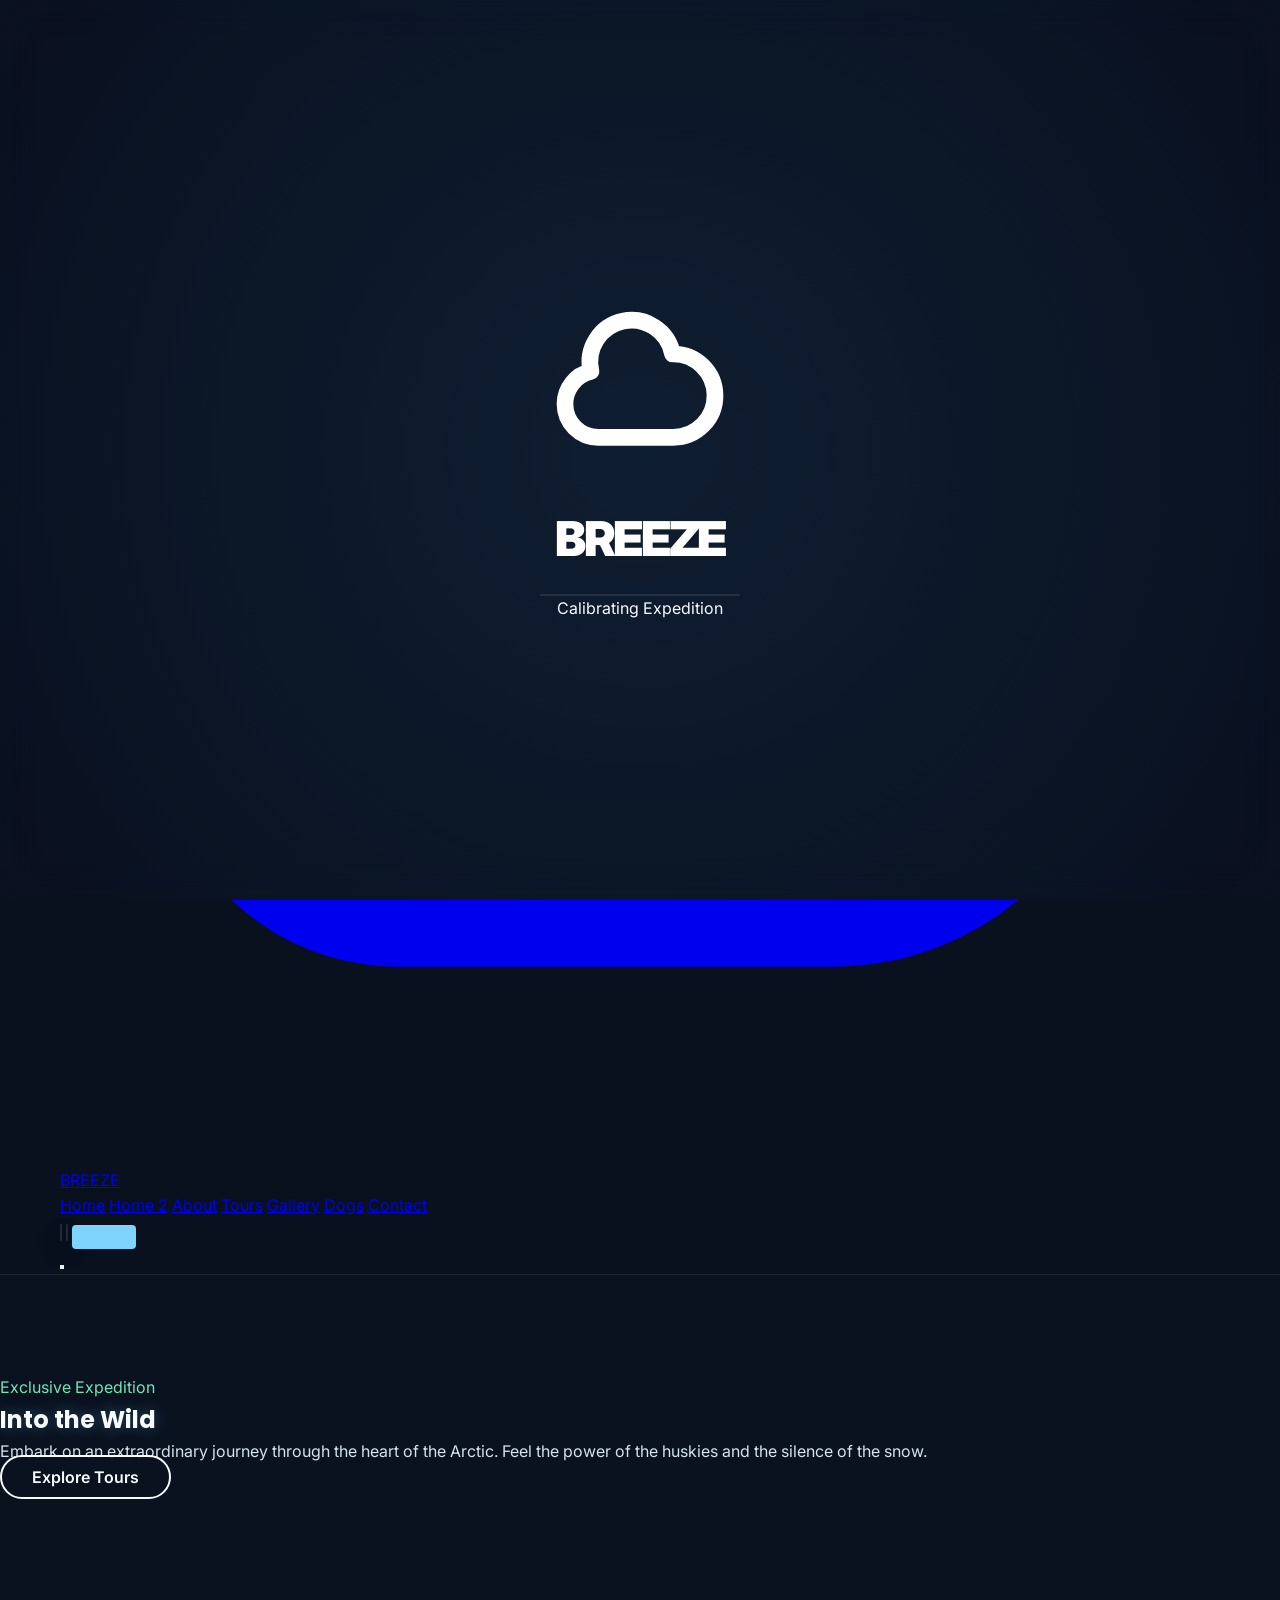
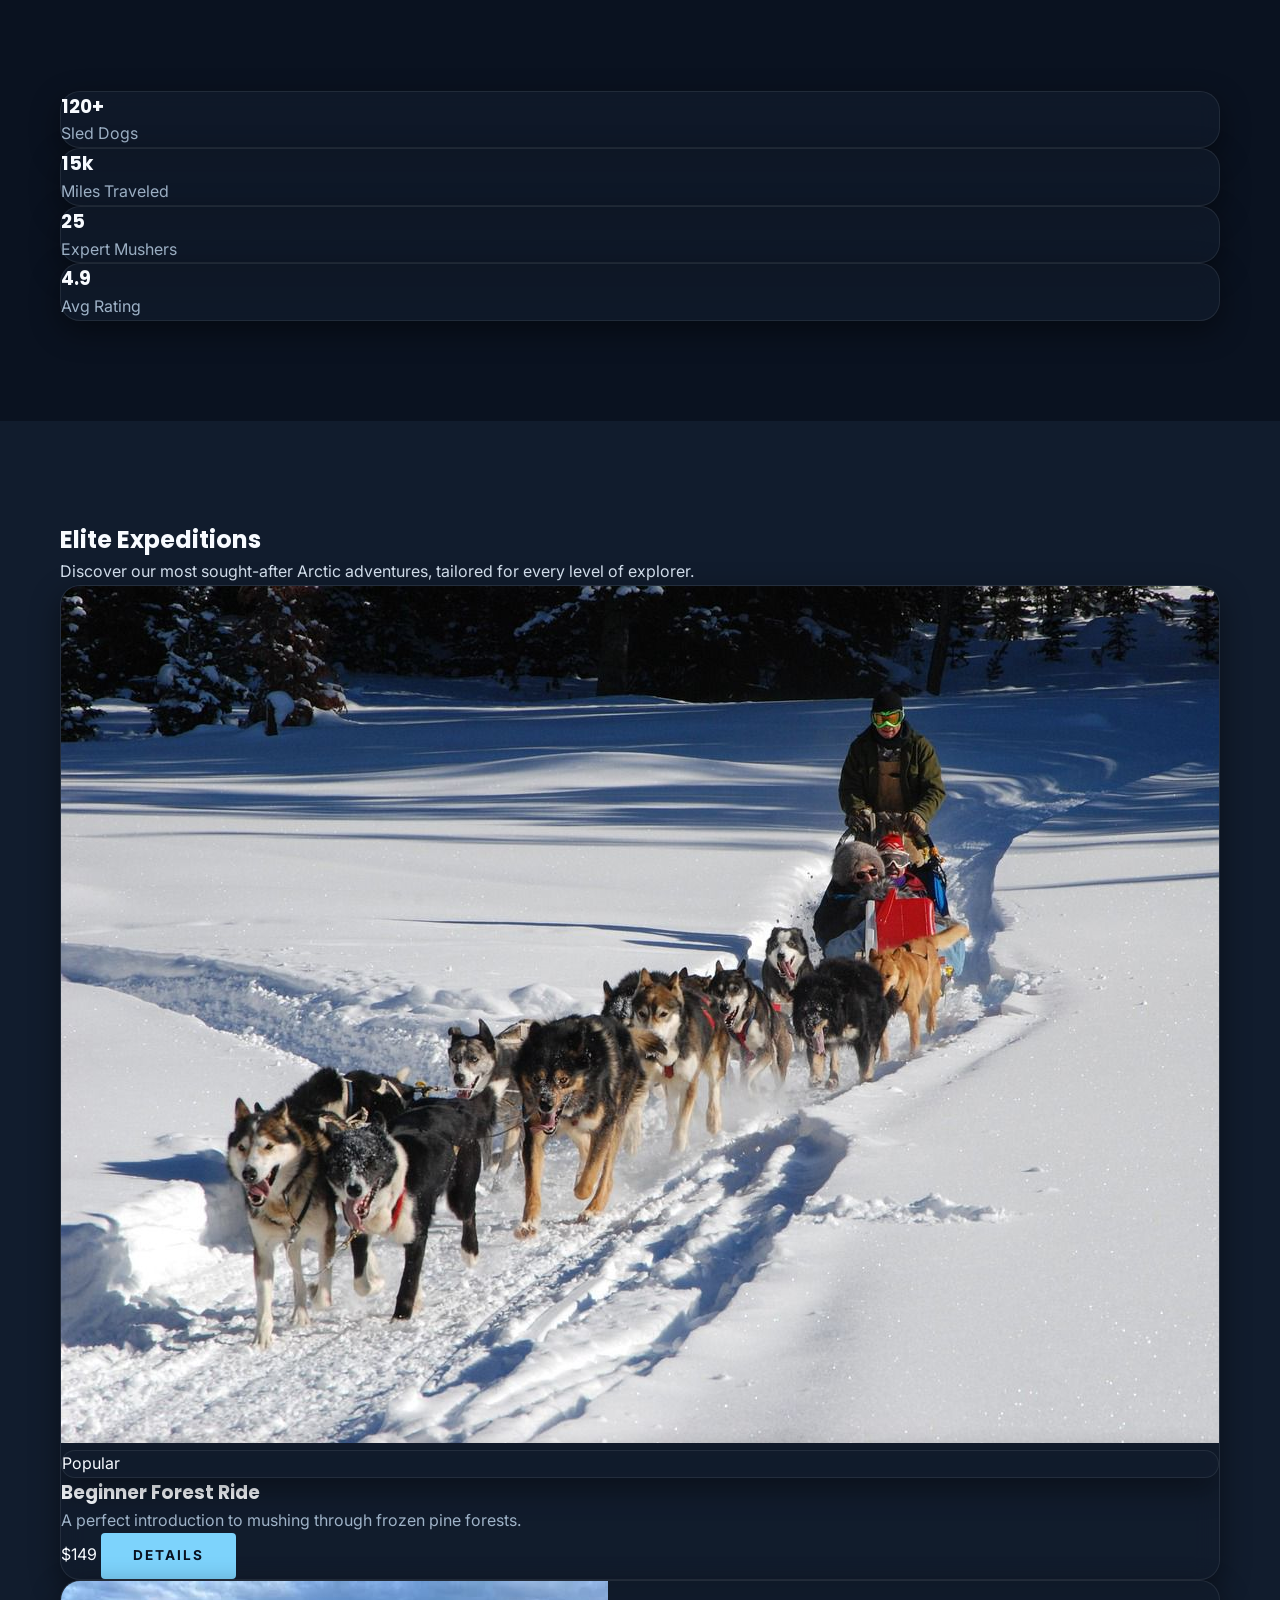
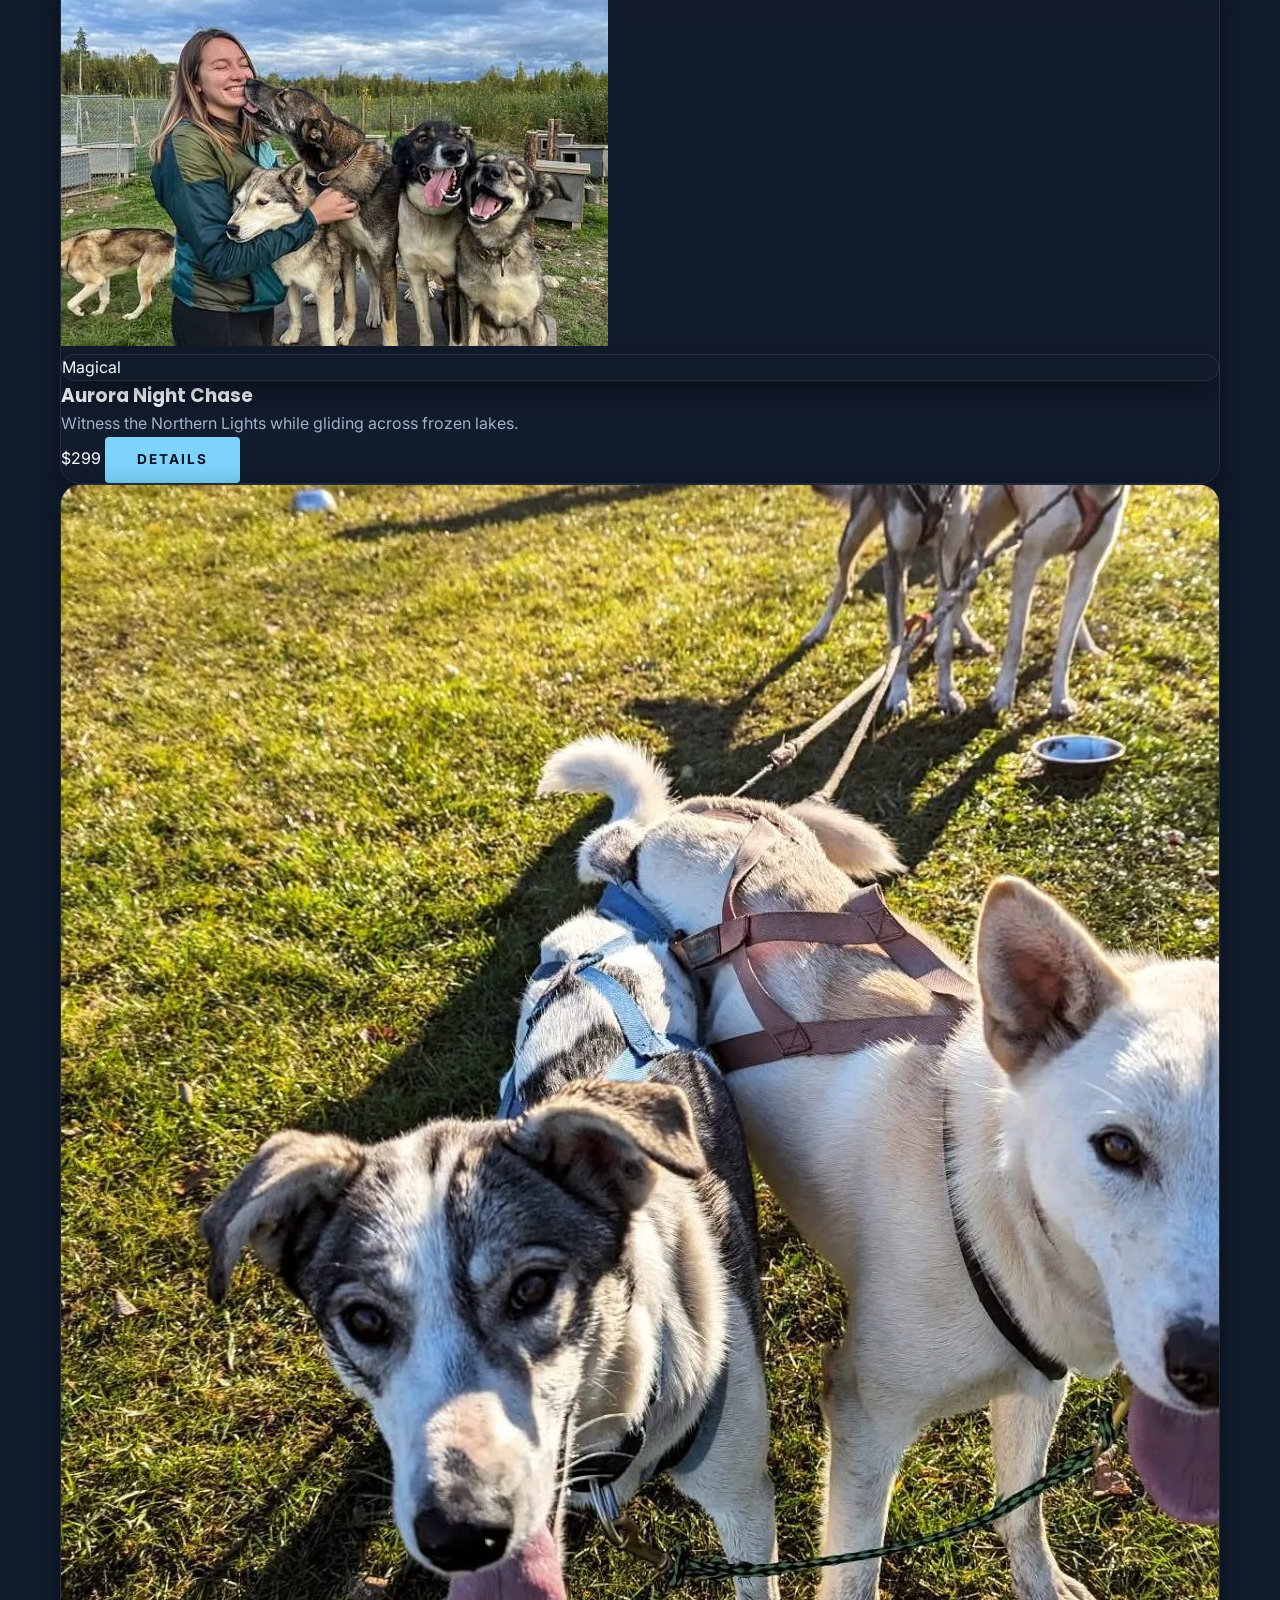
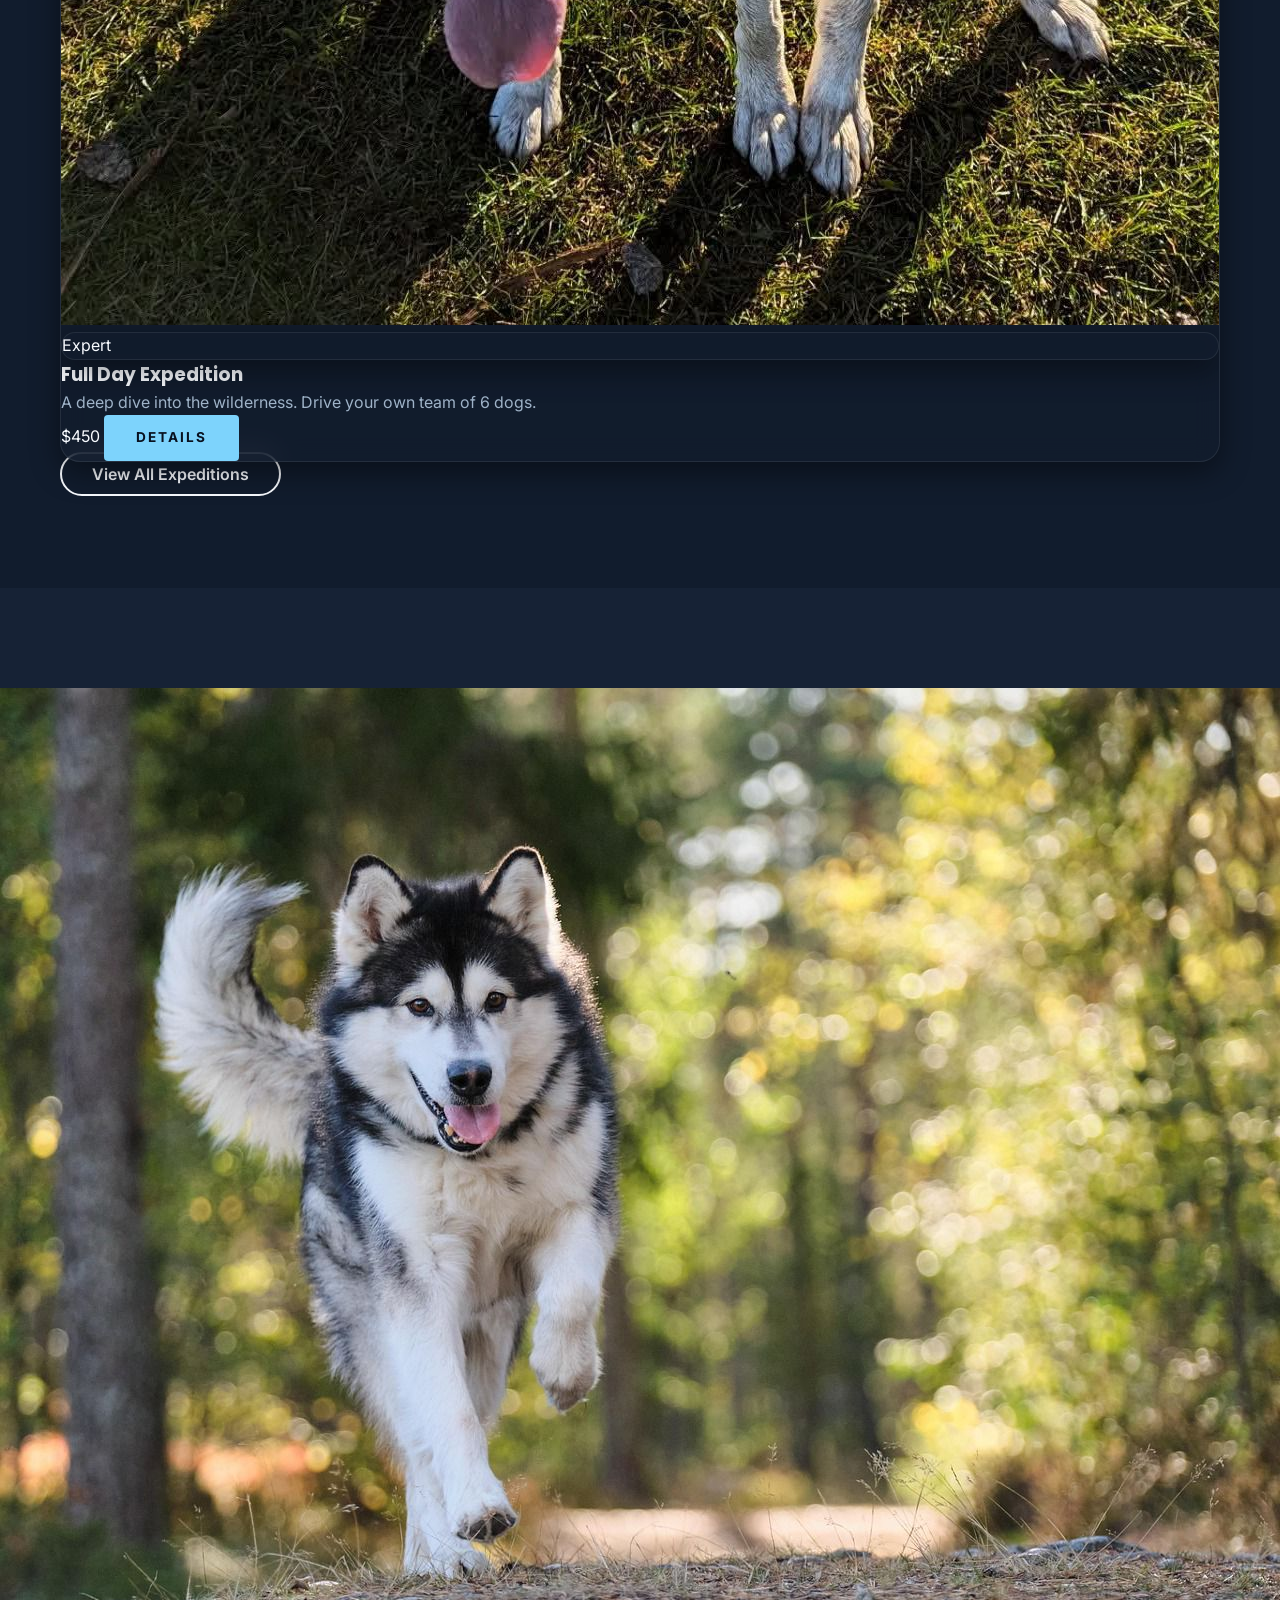
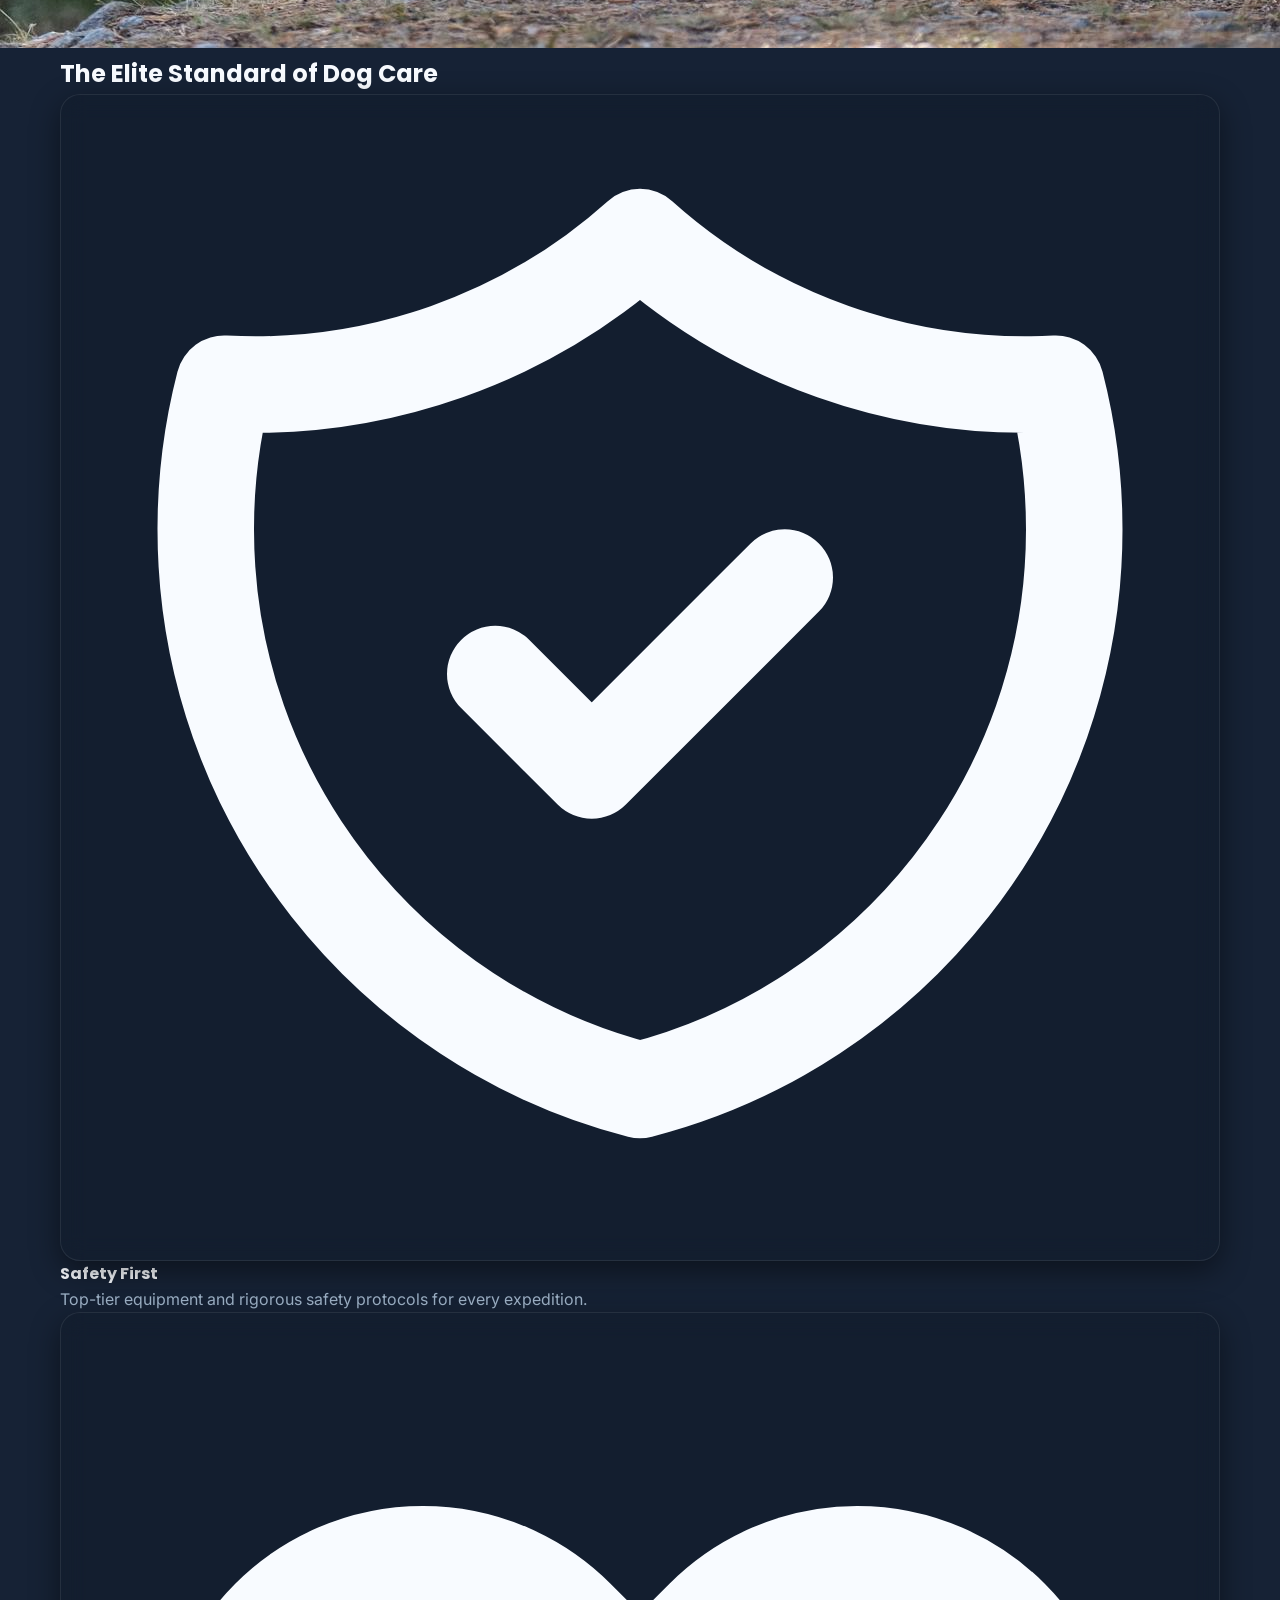
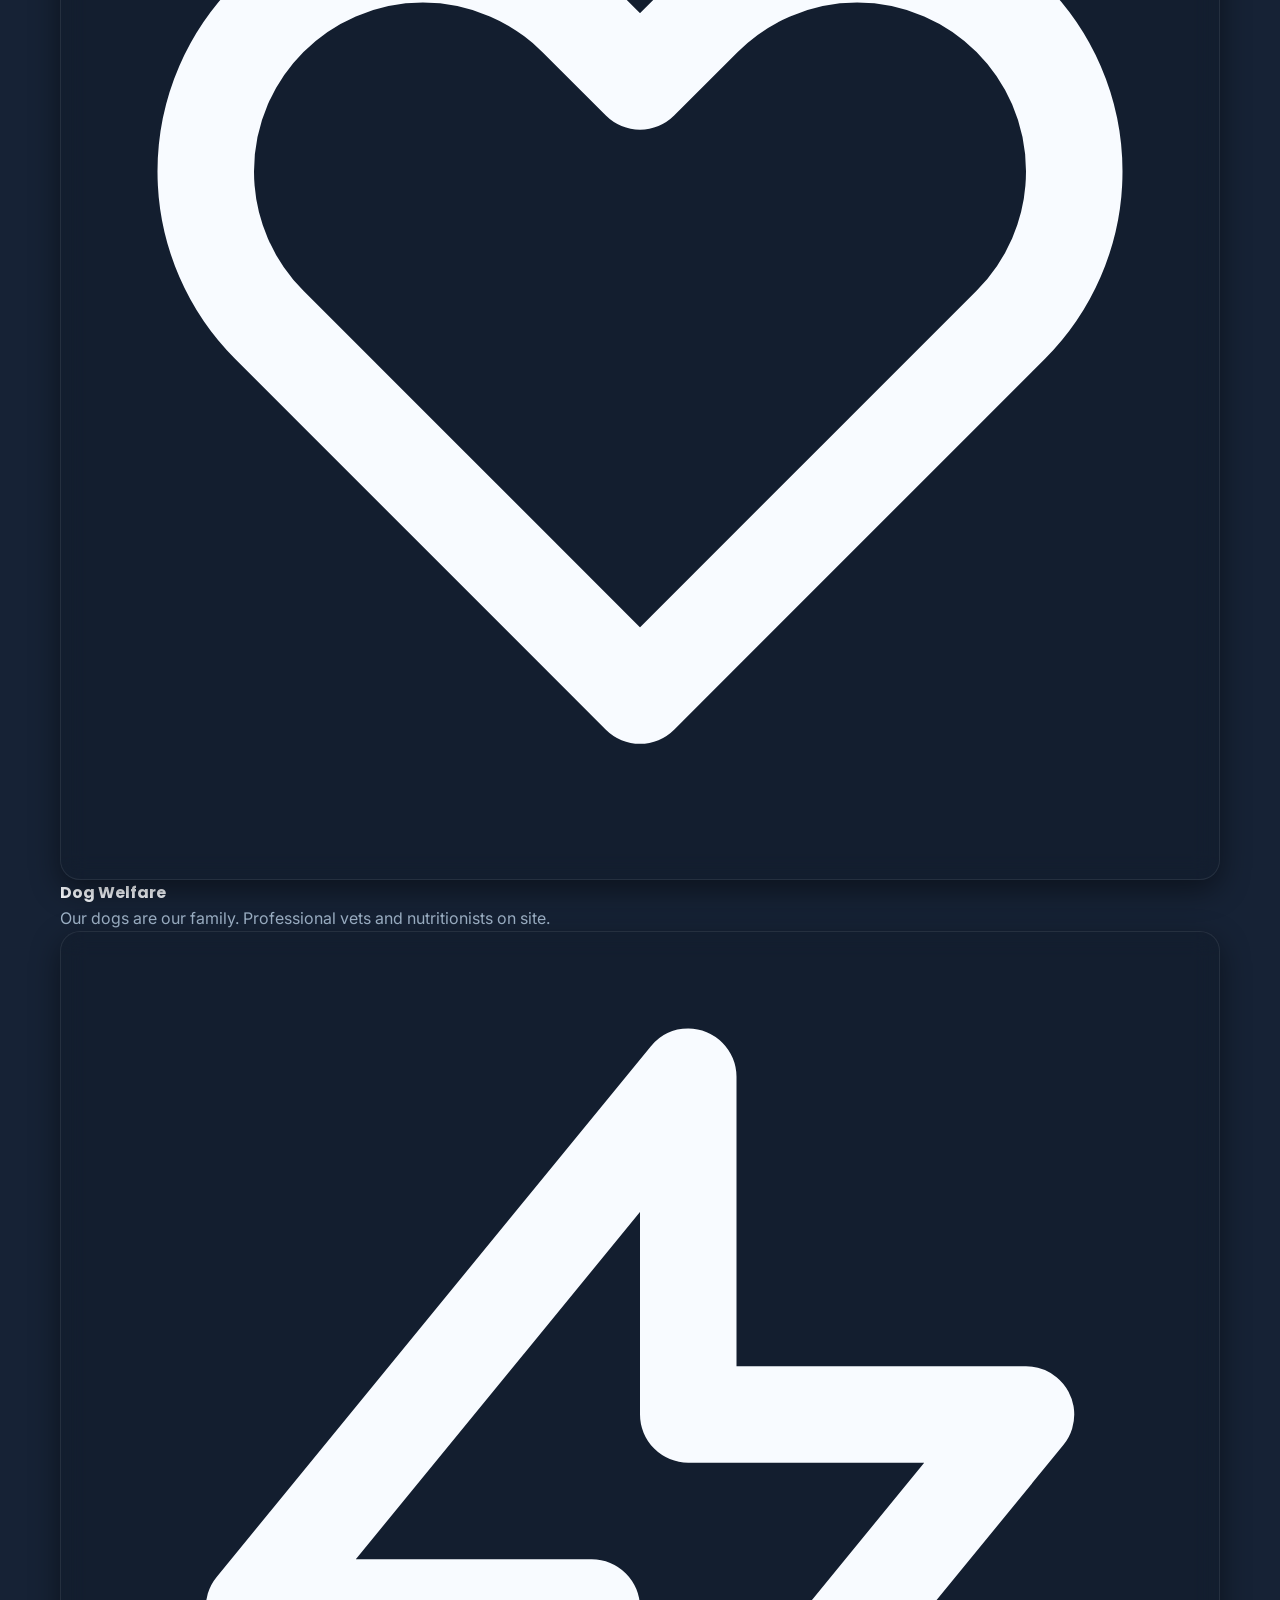
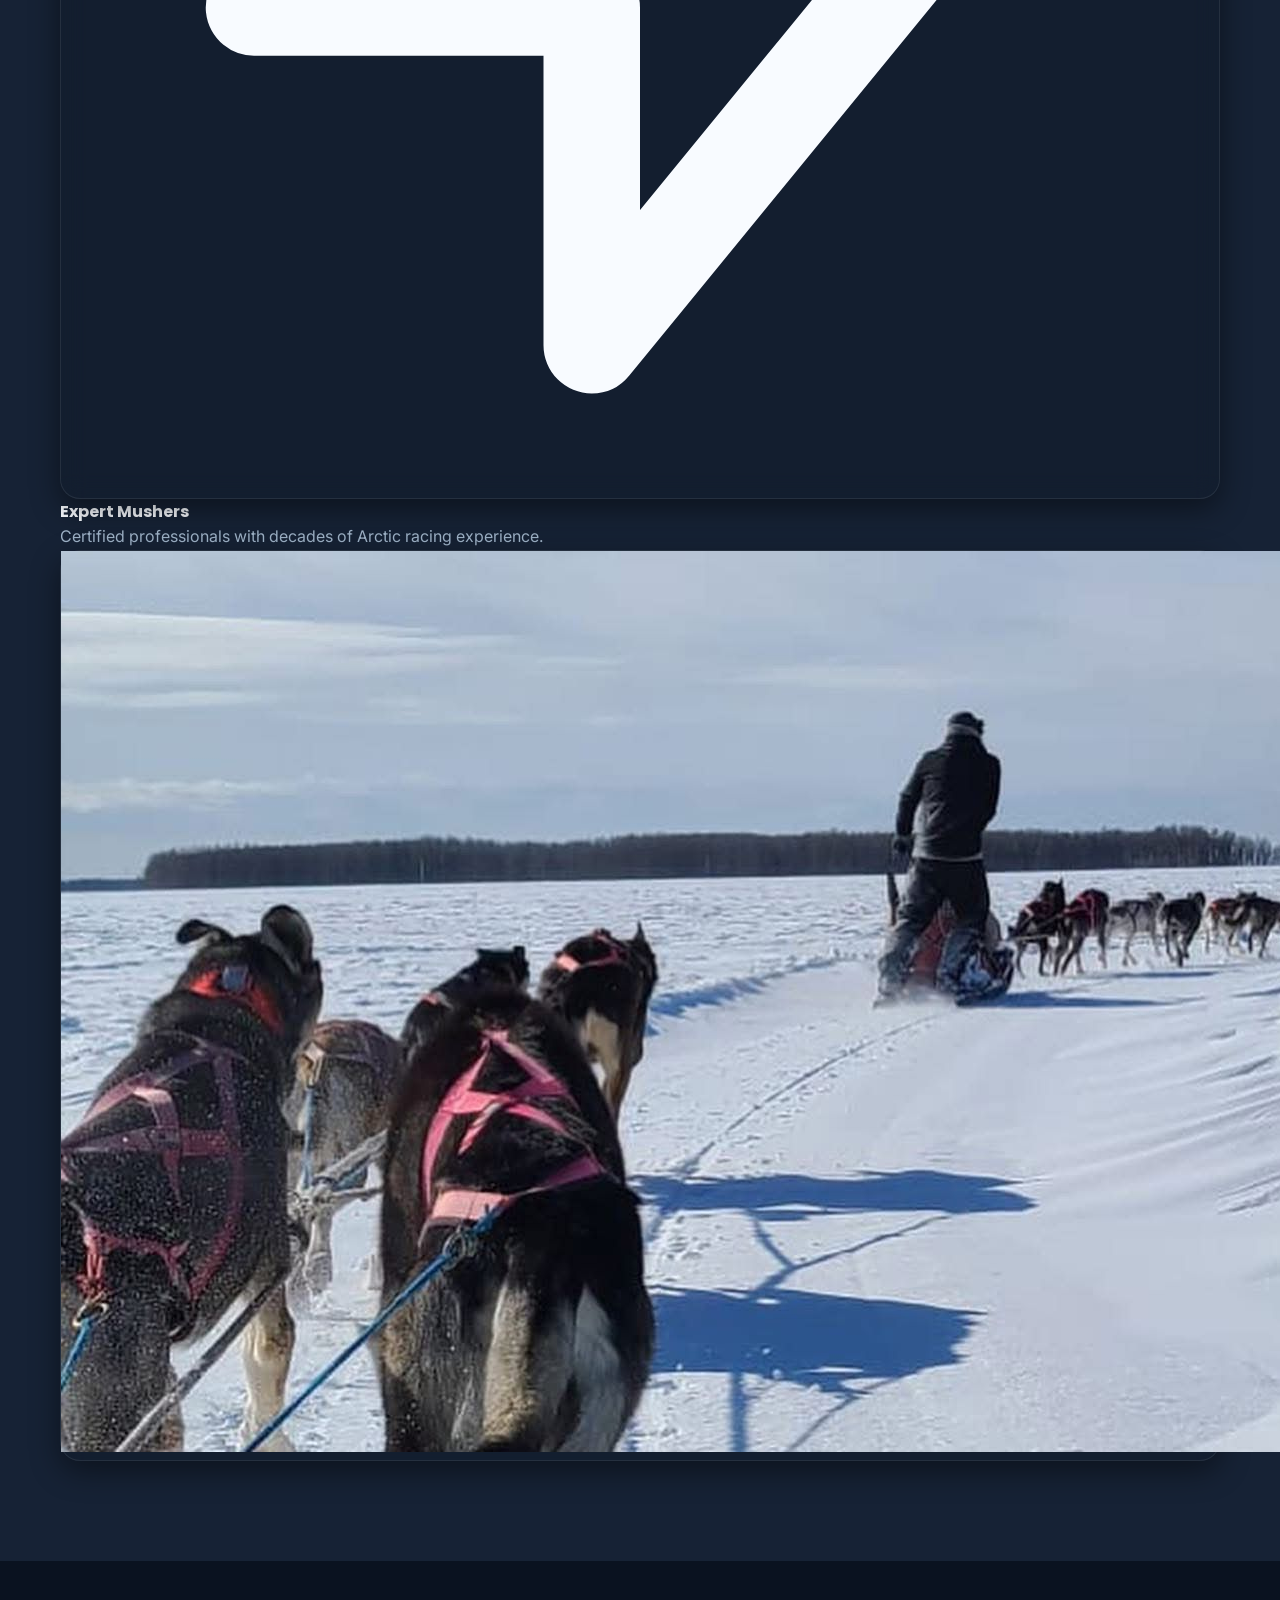
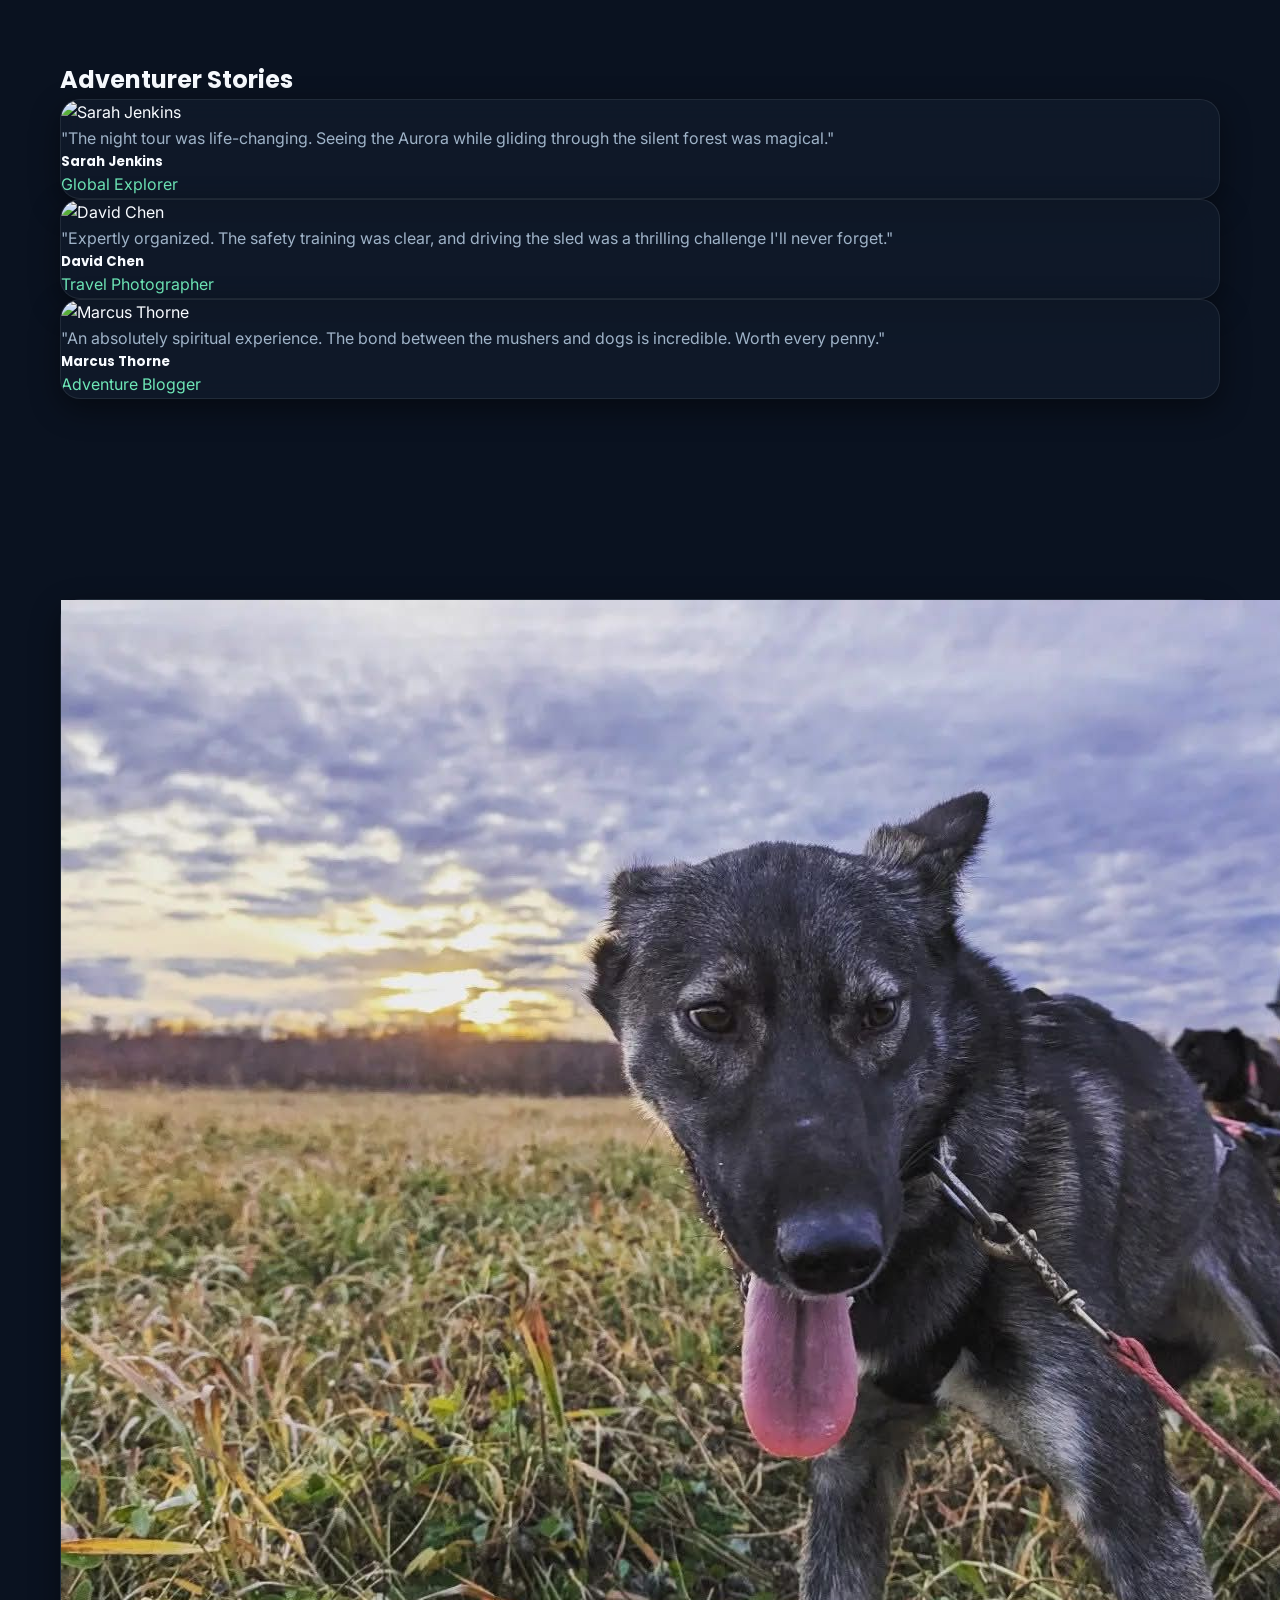
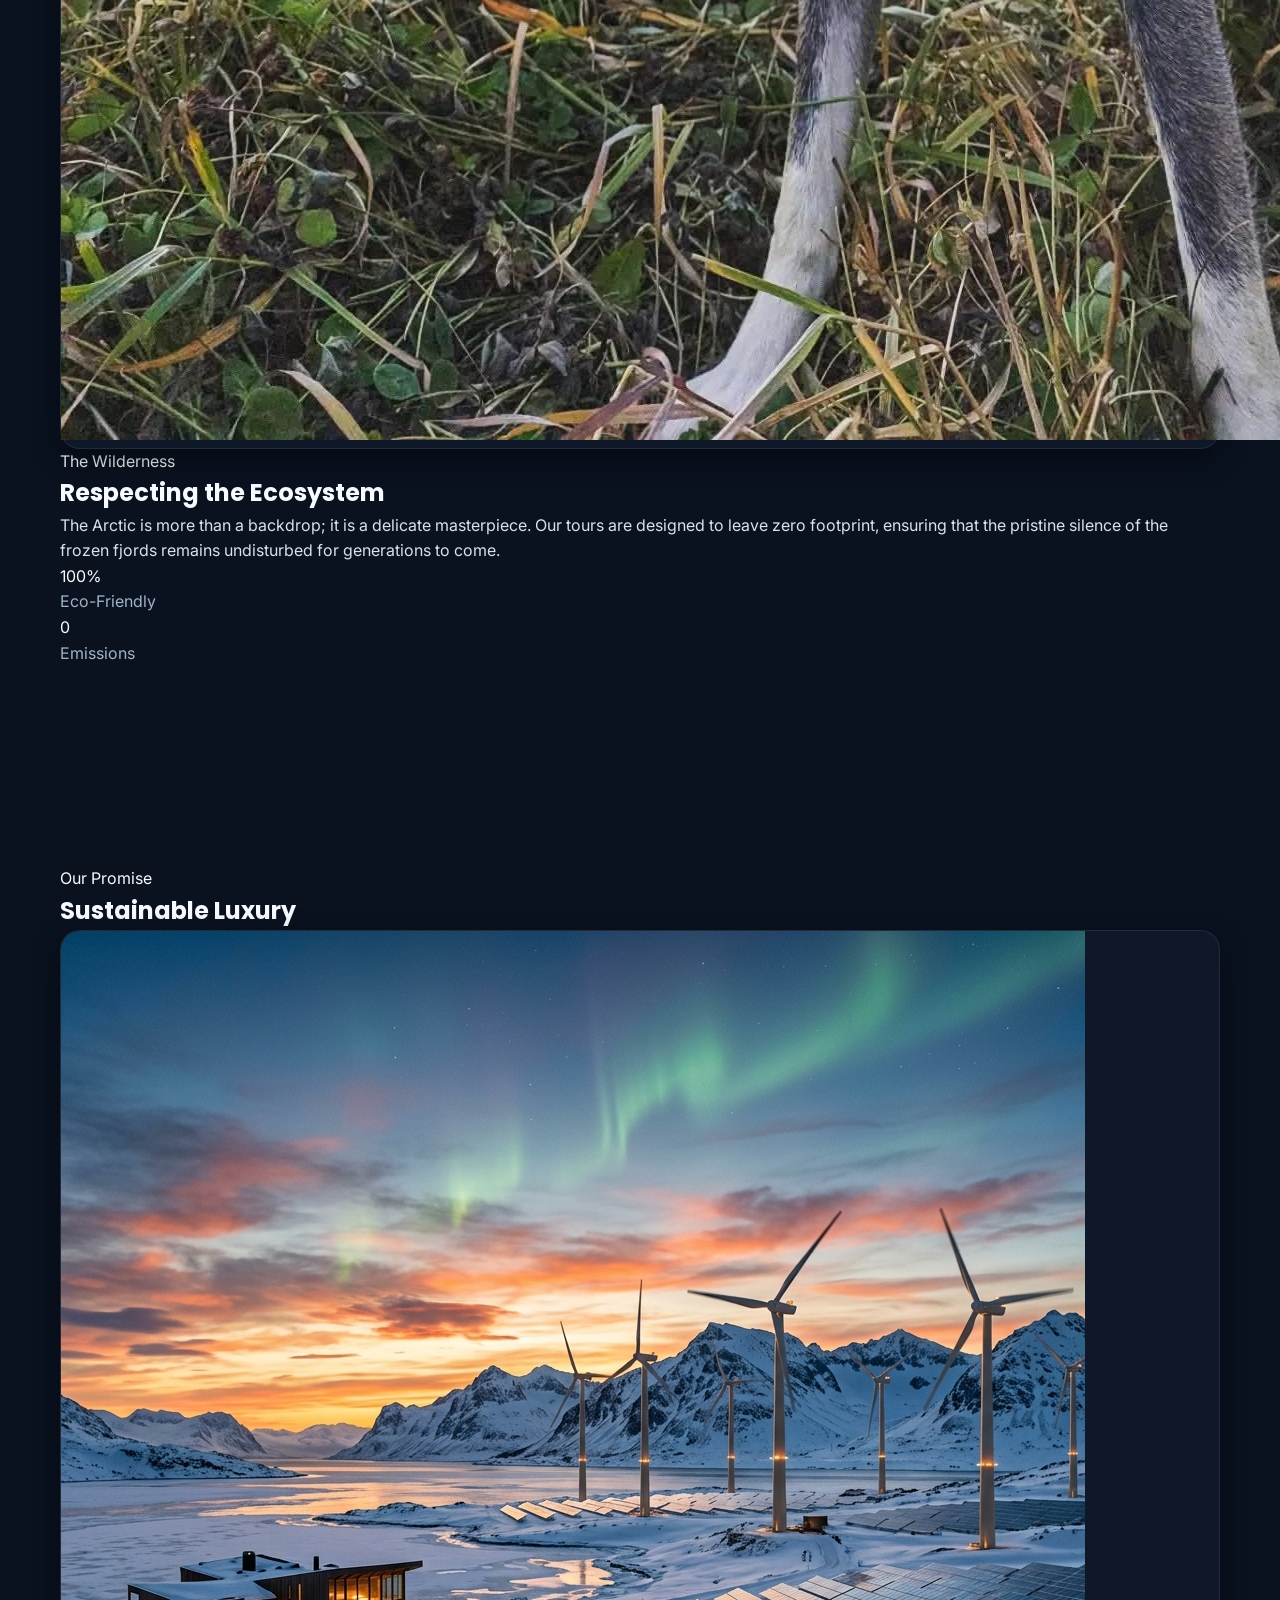
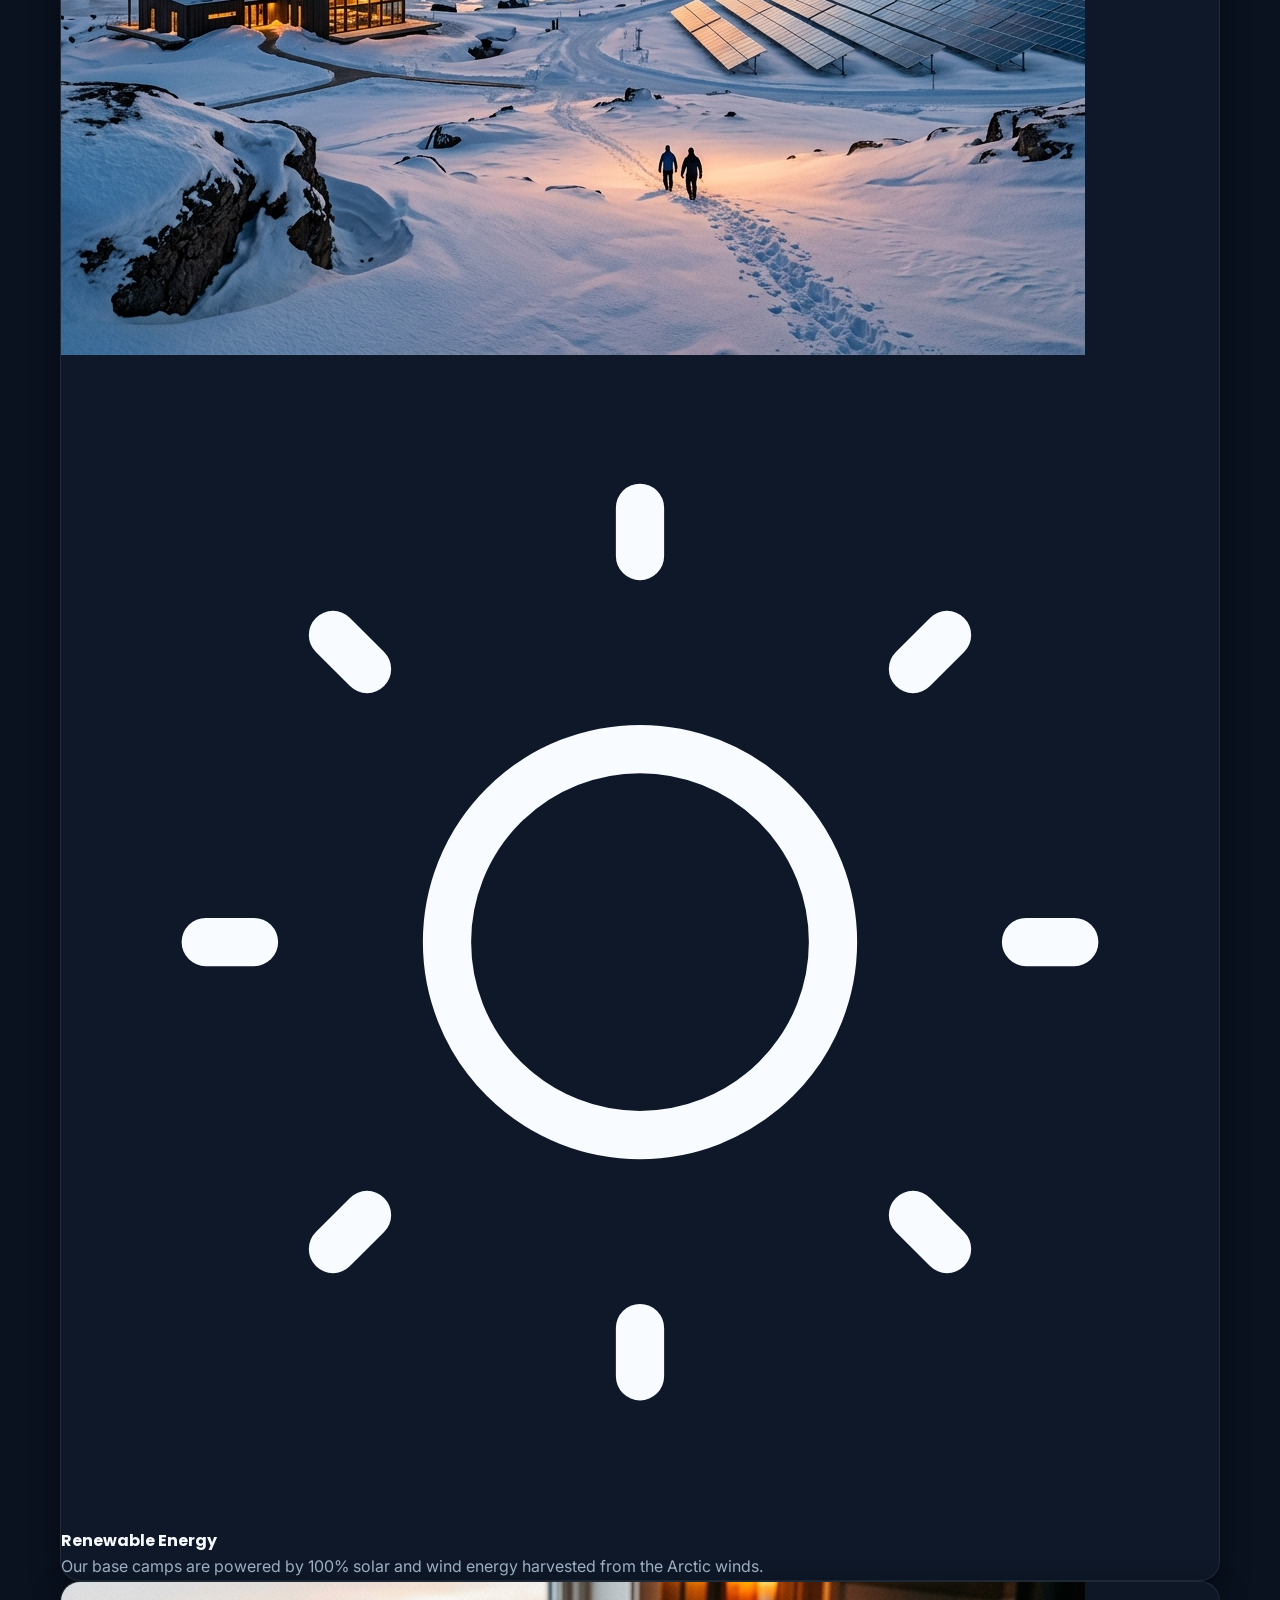
==== index.html @ 84e43e47 "dd" ====
<!DOCTYPE html>
<html lang="en">

<head>
    <meta charset="UTF-8">
    <meta name="viewport" content="width=device-width, initial-scale=1.0">
    <title>Sled Dog Tours | Ultimate Arctic Experience</title>
    <meta name="description"
        content="Experience the magic of the Arctic with professional sled dog tours and kennel visits. Luxury adventures in the snowy wilderness.">
    <link rel="icon" type="image/svg+xml" href="image/favicon.svg">

    <!-- Tailwind CSS -->
    <script src="https://cdn.tailwindcss.com"></script>
    <script>
        tailwind.config = {
            theme: {
                extend: {
                    colors: {
                        arctic: '#0B1120',
                        ice: '#38BDF8',
                        glacier: '#22D3EE',
                    },
                    fontFamily: {
                        sans: ['Inter', 'sans-serif'],
                        poppins: ['Poppins', 'sans-serif'],
                    }
                }
            }
        }
    </script>

    <!-- Custom CSS -->
    <link rel="stylesheet" href="css/style.css">

    <!-- GSAP -->
    <script src="https://cdnjs.cloudflare.com/ajax/libs/gsap/3.12.2/gsap.min.js"></script>
    <script src="https://cdnjs.cloudflare.com/ajax/libs/gsap/3.12.2/ScrollTrigger.min.js"></script>
</head>

<body class="bg-arctic text-white overflow-x-hidden">

    <!-- Elite Frost Preloader -->
    <div id="preloader">
        <div class="preloader-frost"></div>
        <div class="preloader-content">
            <div class="preloader-logo font-poppins flex items-center gap-3">
                <svg class="w-12 h-12 text-ice animate-pulse" fill="none" stroke="currentColor" viewBox="0 0 24 24">
                    <path stroke-linecap="round" stroke-linejoin="round" stroke-width="2"
                        d="M3 15a4 4 0 004 4h9a5 5 0 10-.1-9.999 5.002 5.002 0 10-9.78 2.096A4.001 4.001 0 003 15z">
                    </path>
                </svg>
                BREEZE
            </div>
            <div class="preloader-bar">
                <div class="preloader-progress"></div>
            </div>
            <p class="text-xs uppercase tracking-[0.4em] mt-4 opacity-50">Calibrating Expedition</p>
        </div>
    </div>

    <!-- Weather Widget -->
    <div id="weather-widget" class="weather-widget glass shadow-2xl">
        <div class="weather-icon">❄️</div>
        <div>
            <span class="weather-temp">--°C</span>
            <span class="weather-loc">Tromsø, NO</span>
        </div>
    </div>

    <!-- Aurora Background -->
    <div class="aurora-bg"></div>

    <!-- Navbar -->
    <nav class="fixed top-0 w-full z-[100] glass-nav">
        <div class="container mx-auto px-6 py-4 flex justify-between items-center">
            <a href="index.html"
                class="text-2xl font-poppins font-extrabold tracking-tighter text-white flex items-center gap-2">
                <svg class="w-8 h-8 text-ice" fill="none" stroke="currentColor" viewBox="0 0 24 24">
                    <path stroke-linecap="round" stroke-linejoin="round" stroke-width="2"
                        d="M3 15a4 4 0 004 4h9a5 5 0 10-.1-9.999 5.002 5.002 0 10-9.78 2.096A4.001 4.001 0 003 15z">
                    </path>
                </svg>
                BREEZE
            </a>

            <!-- Desktop Links & Icons -->
            <div class="hidden xl:flex space-x-8 items-center font-medium">
                <a href="index.html" class="hover:text-ice transition-colors">Home</a>
                <a href="home2.html" class="hover:text-ice transition-colors">Home 2</a>
                <a href="about.html" class="hover:text-ice transition-colors">About</a>
                <a href="tours.html" class="hover:text-ice transition-colors">Tours</a>
                <a href="gallery.html" class="hover:text-ice transition-colors">Gallery</a>
                <a href="dogs.html" class="hover:text-ice transition-colors">Dogs</a>
                <a href="contact.html" class="hover:text-ice transition-colors">Contact</a>

                <!-- Icons Group -->
                <div class="flex items-center space-x-3 ml-4 border-l border-white/10 pl-6">
                    <!-- Theme Toggle -->
                    <button id="theme-toggle"
                        class="p-2.5 glass rounded-xl hover:text-ice transition-all border border-white/5 shadow-lg group"
                        title="Toggle Theme">
                        <svg class="w-5 h-5 group-hover:rotate-12 transition-transform" fill="none"
                            stroke="currentColor" viewBox="0 0 24 24">
                            <path stroke-linecap="round" stroke-linejoin="round" stroke-width="2"
                                d="M12 3v1m0 16v1m9-9h-1M4 12H3m15.364 6.364l-.707-.707M6.343 6.343l-.707-.707m12.728 0l-.707.707M6.343 17.657l-.707.707M16 12a4 4 0 11-8 0 4 4 0 018 0z">
                            </path>
                        </svg>
                    </button>
                    <!-- RTL Toggle -->
                    <button id="rtl-toggle"
                        class="p-2.5 glass rounded-xl hover:text-ice transition-all border border-white/5 shadow-lg group"
                        title="Switch Direction">
                        <svg class="w-5 h-5 group-hover:-translate-x-1 transition-transform" fill="none"
                            stroke="currentColor" viewBox="0 0 24 24">
                            <path stroke-linecap="round" stroke-linejoin="round" stroke-width="2"
                                d="M3 5h12M9 19H3m12-7H3m15-9v18m3-3l-3 3m0 0l-3-3"></path>
                        </svg>
                    </button>
                    <!-- Book Now Icon -->
                    <a href="booking.html" class="p-2.5 btn-premium rounded-xl shadow-ice group" title="Book Now">
                        <svg class="w-5 h-5 group-hover:scale-110 transition-transform" fill="none"
                            stroke="currentColor" viewBox="0 0 24 24">
                            <path stroke-linecap="round" stroke-linejoin="round" stroke-width="2"
                                d="M8 7V3m8 4V3m-9 8h10M5 21h14a2 2 0 002-2V7a2 2 0 00-2-2H5a2 2 0 00-2 2v12a2 2 0 002 2z">
                            </path>
                        </svg>
                    </a>
                </div>
            </div>

            <!-- Burger -->
            <button class="burger-menu xl:hidden flex flex-col space-y-1.5 focus:outline-none">
                <span class="w-8 h-0.5 bg-white transition-all"></span>
                <span class="w-8 h-0.5 bg-white transition-all"></span>
                <span class="w-8 h-0.5 bg-white transition-all"></span>
            </button>
        </div>
    </nav>

    <!-- Mobile Menu -->
    <div class="mobile-menu xl:hidden">
        <a href="index.html" class="text-2xl py-4 hover:text-ice">Home</a>
        <a href="home2.html" class="text-2xl py-4 hover:text-ice">Home 2</a>
        <a href="about.html" class="text-2xl py-4 hover:text-ice">About</a>
        <a href="tours.html" class="text-2xl py-4 hover:text-ice">Tours</a>
        <a href="gallery.html" class="text-2xl py-4 hover:text-ice">Gallery</a>
        <a href="dogs.html" class="text-2xl py-4 hover:text-ice">Dogs</a>
        <a href="contact.html" class="text-2xl py-4 hover:text-ice">Contact</a>

        <!-- Mobile Icons -->
        <div class="flex space-x-4 mt-10">
            <button id="theme-toggle-mobile" class="p-5 glass rounded-2xl text-ice border border-white/10">
                <svg class="w-8 h-8" fill="none" stroke="currentColor" viewBox="0 0 24 24">
                    <path stroke-linecap="round" stroke-linejoin="round" stroke-width="2"
                        d="M12 3v1m0 16v1m9-9h-1M4 12H3m15.364 6.364l-.707-.707M6.343 6.343l-.707-.707m12.728 0l-.707.707M6.343 17.657l-.707.707M16 12a4 4 0 11-8 0 4 4 0 018 0z">
                    </path>
                </svg>
            </button>
            <button id="rtl-toggle-mobile" class="p-5 glass rounded-2xl text-ice border border-white/10">
                <svg class="w-8 h-8" fill="none" stroke="currentColor" viewBox="0 0 24 24">
                    <path stroke-linecap="round" stroke-linejoin="round" stroke-width="2"
                        d="M3 5h12M9 19H3m12-7H3m15-9v18m3-3l-3 3m0 0l-3-3"></path>
                </svg>
            </button>
            <a href="booking.html" class="p-5 btn-premium rounded-2xl shadow-ice">
                <svg class="w-8 h-8" fill="none" stroke="currentColor" viewBox="0 0 24 24">
                    <path stroke-linecap="round" stroke-linejoin="round" stroke-width="2"
                        d="M8 7V3m8 4V3m-9 8h10M5 21h14a2 2 0 002-2V7a2 2 0 00-2-2H5a2 2 0 00-2 2v12a2 2 0 002 2z">
                    </path>
                </svg>
            </a>
        </div>
    </div>

    <!-- Hero Section -->
    <section class="h-screen relative flex items-center justify-center text-center px-4 overflow-hidden">
        <!-- Interactive Video Hero -->
        <div class="hero-video-container">
            <video autoplay muted loop playsinline class="hero-video">
                <source
                    src="https://assets.mixkit.co/videos/preview/mixkit-arctic-landscape-with-mountains-and-snow-40012-large.mp4"
                    type="video/mp4">
            </video>
            <div class="absolute inset-0 bg-gradient-to-b from-transparent via-primary-bg/40 to-primary-bg"></div>
            <div class="stars-overlay opacity-20"></div>
        </div>

        <div class="relative z-10 hero-content max-w-4xl">
            <span class="text-aurora font-bold uppercase tracking-[0.5em] mb-4 block">Exclusive Expedition</span>
            <h1
                class="text-5xl md:text-8xl font-poppins font-extrabold mb-6 leading-tight glow-text uppercase tracking-widest">
                Into the <span class="text-primary-accent">Wild</span>
            </h1>
            <p class="text-lg md:text-2xl text-soft mb-10 max-w-2xl mx-auto font-light">
                Embark on an extraordinary journey through the heart of the Arctic. Feel the power of the huskies and
                the silence of the snow.
            </p>
            <div class="hero-cta flex flex-col md:flex-row gap-6 justify-center items-center">

                <a href="tours.html" class="btn-outline">Explore Tours</a>
            </div>
        </div>
    </section>

    <!-- Stats Section -->
    <section class="py-20 relative z-10 bg-primary">
        <div class="container">
            <div class="grid grid-cols-2 md:grid-cols-4 gap-8 text-center">
                <div class="glass p-8 glow-card">
                    <h3 class="text-4xl font-extrabold text-primary-accent mb-2">120+</h3>
                    <p class="text-muted uppercase tracking-widest text-xs">Sled Dogs</p>
                </div>
                <div class="glass p-8 glow-card">
                    <h3 class="text-4xl font-extrabold text-primary-accent mb-2">15k</h3>
                    <p class="text-muted uppercase tracking-widest text-xs">Miles Traveled</p>
                </div>
                <div class="glass p-8 glow-card">
                    <h3 class="text-4xl font-extrabold text-primary-accent mb-2">25</h3>
                    <p class="text-muted uppercase tracking-widest text-xs">Expert Mushers</p>
                </div>
                <div class="glass p-8 glow-card">
                    <h3 class="text-4xl font-extrabold text-primary-accent mb-2">4.9</h3>
                    <p class="text-muted uppercase tracking-widest text-xs">Avg Rating</p>
                </div>
            </div>
        </div>
    </section>

    <!-- Featured Tours -->
    <section class="py-20 bg-secondary relative">
        <div class="stars-overlay"></div>
        <div class="container text-center mb-16 relative z-10">
            <h2 class="text-4xl md:text-6xl font-poppins font-extrabold mb-4">Elite <span
                    class="text-primary-accent">Expeditions</span></h2>
            <p class="text-soft max-w-xl mx-auto">Discover our most sought-after Arctic adventures, tailored for every
                level of explorer.</p>
        </div>

        <div class="container relative z-10 reveal-item">
            <div class="grid grid-cols-1 md:grid-cols-2 lg:grid-cols-3 gap-10">
                <!-- Tour 1 -->
                <div class="glass overflow-hidden group tilt-card">
                    <div class="card-glint"></div>
                    <div class="h-64 overflow-hidden relative">
                        <img src="image/WhatsApp Image 2026-05-09 at 3.18.49 PM.jpeg" alt="Tour"
                            class="w-full h-full object-cover transition-transform duration-700 group-hover:scale-110">
                        <div class="absolute top-4 right-4 glass px-4 py-1 text-xs font-bold uppercase">Popular</div>
                    </div>
                    <div class="p-8">
                        <h3 class="text-2xl font-bold mb-4">Beginner Forest Ride</h3>
                        <p class="text-frozen-gray mb-6">A perfect introduction to mushing through frozen pine forests.
                        </p>
                        <div class="flex flex-wrap justify-between items-center gap-4 border-t border-white/10 pt-6">
                            <span class="text-ice font-bold text-xl">$149</span>
                            <a href="booking.html" class="btn-premium py-2 px-6 text-xs whitespace-nowrap">Details</a>
                        </div>
                    </div>
                </div>

                <!-- Tour 2 -->
                <div class="glass overflow-hidden group tilt-card">
                    <div class="card-glint"></div>
                    <div class="h-64 overflow-hidden relative">
                        <img src="image/WhatsApp Image 2026-05-09 at 3.19.07 PM.jpeg" alt="Tour"
                            class="w-full h-full object-cover transition-transform duration-700 group-hover:scale-110">
                        <div class="absolute top-4 right-4 glass px-4 py-1 text-xs font-bold uppercase">Magical</div>
                    </div>
                    <div class="p-8">
                        <h3 class="text-2xl font-bold mb-4">Aurora Night Chase</h3>
                        <p class="text-frozen-gray mb-6">Witness the Northern Lights while gliding across frozen lakes.
                        </p>
                        <div class="flex flex-wrap justify-between items-center gap-4 border-t border-white/10 pt-6">
                            <span class="text-ice font-bold text-xl">$299</span>
                            <a href="booking.html" class="btn-premium py-2 px-6 text-xs whitespace-nowrap">Details</a>
                        </div>
                    </div>
                </div>

                <!-- Tour 3 -->
                <div class="glass overflow-hidden group tilt-card">
                    <div class="card-glint"></div>
                    <div class="h-64 overflow-hidden relative">
                        <img src="image/WhatsApp Image 2026-05-09 at 3.18.57 PM.jpeg" alt="Tour"
                            class="w-full h-full object-cover transition-transform duration-700 group-hover:scale-110">
                        <div class="absolute top-4 right-4 glass px-4 py-1 text-xs font-bold uppercase">Expert</div>
                    </div>
                    <div class="p-8">
                        <h3 class="text-2xl font-bold mb-4">Full Day Expedition</h3>
                        <p class="text-frozen-gray mb-6">A deep dive into the wilderness. Drive your own team of 6 dogs.
                        </p>
                        <div class="flex flex-wrap justify-between items-center gap-4 border-t border-white/10 pt-6">
                            <span class="text-ice font-bold text-xl">$450</span>
                            <a href="booking.html" class="btn-premium py-2 px-6 text-xs whitespace-nowrap">Details</a>
                        </div>
                    </div>
                </div>
            </div>

            <div class="text-center mt-16">
                <a href="tours.html" class="btn-outline">View All Expeditions</a>
            </div>
        </div>
    </section>

    <!-- Why Choose Us -->
    <section class="py-20 relative overflow-hidden bg-section">
        <div class="absolute right-0 top-0 w-1/2 h-full opacity-10">
            <img src="image/WhatsApp Image 2026-05-09 at 3.18.50 PM.jpeg" alt="Huskies"
                class="w-full h-full object-cover grayscale">
        </div>
        <div class="container flex flex-col md:flex-row items-center relative z-10">
            <div class="md:w-1/2 pr-0 md:pr-12 mb-12 md:mb-0">
                <h2 class="text-4xl md:text-6xl font-poppins font-extrabold mb-8 leading-tight">The <span
                        class="text-primary-accent">Elite</span> Standard of Dog Care</h2>
                <div class="space-y-6">
                    <div class="flex items-start gap-4">
                        <div class="w-12 h-12 glass flex items-center justify-center shrink-0">
                            <svg class="w-6 h-6 text-primary-accent" fill="none" stroke="currentColor"
                                viewBox="0 0 24 24">
                                <path stroke-linecap="round" stroke-linejoin="round" stroke-width="2"
                                    d="M9 12l2 2 4-4m5.618-4.016A11.955 11.955 0 0112 2.944a11.955 11.955 0 01-8.618 3.04A12.02 12.02 0 003 9c0 5.591 3.824 10.29 9 11.622 5.176-1.332 9-6.03 9-11.622 0-1.042-.133-2.052-.382-3.016z">
                                </path>
                            </svg>
                        </div>
                        <div>
                            <h4 class="text-xl font-bold mb-2">Safety First</h4>
                            <p class="text-muted">Top-tier equipment and rigorous safety protocols for every expedition.
                            </p>
                        </div>
                    </div>
                    <div class="flex items-start gap-4">
                        <div class="w-12 h-12 glass flex items-center justify-center shrink-0">
                            <svg class="w-6 h-6 text-primary-accent" fill="none" stroke="currentColor"
                                viewBox="0 0 24 24">
                                <path stroke-linecap="round" stroke-linejoin="round" stroke-width="2"
                                    d="M4.318 6.318a4.5 4.5 0 000 6.364L12 20.364l7.682-7.682a4.5 4.5 0 00-6.364-6.364L12 7.636l-1.318-1.318a4.5 4.5 0 00-6.364 0z">
                                </path>
                            </svg>
                        </div>
                        <div>
                            <h4 class="text-xl font-bold mb-2">Dog Welfare</h4>
                            <p class="text-muted">Our dogs are our family. Professional vets and nutritionists on site.
                            </p>
                        </div>
                    </div>
                    <div class="flex items-start gap-4">
                        <div class="w-12 h-12 glass flex items-center justify-center shrink-0">
                            <svg class="w-6 h-6 text-primary-accent" fill="none" stroke="currentColor"
                                viewBox="0 0 24 24">
                                <path stroke-linecap="round" stroke-linejoin="round" stroke-width="2"
                                    d="M13 10V3L4 14h7v7l9-11h-7z"></path>
                            </svg>
                        </div>
                        <div>
                            <h4 class="text-xl font-bold mb-2">Expert Mushers</h4>
                            <p class="text-muted">Certified professionals with decades of Arctic racing experience.</p>
                        </div>
                    </div>
                </div>
            </div>
            <div class="md:w-1/2">
                <div class="glass p-2 relative overflow-hidden">
                    <img src="image/WhatsApp Image 2026-05-09 at 3.18.56 PM.jpeg" alt="Musher"
                        class="rounded-[20px] w-full">
                </div>
            </div>
        </div>
    </section>

    <!-- Testimonials -->
    <section class="py-20 bg-primary reveal-item">
        <div class="container text-center mb-16">
            <h2 class="text-4xl md:text-5xl font-poppins font-extrabold mb-4">Adventurer <span
                    class="text-primary-accent">Stories</span></h2>
        </div>
        <div class="container grid grid-cols-1 md:grid-cols-2 lg:grid-cols-3 gap-8">
            <!-- Sarah Jenkins -->
            <div class="glass p-10 flex flex-col items-center text-center glow-card tilt-card">
                <div class="card-glint"></div>
                <div class="w-20 h-20 rounded-full mb-6 overflow-hidden border-2 border-primary-accent/30">
                    <img src="https://encrypted-tbn0.gstatic.com/images?q=tbn:ANd9GcSBmpq8s_S3Lfe2bGwec5-TaOzXnh_7d4KVjQ&s"
                        alt="Sarah Jenkins" class="w-full h-full object-cover object-center scale-110">
                </div>
                <p class="italic text-muted mb-6">"The night tour was life-changing. Seeing the Aurora while gliding
                    through the silent forest was magical."</p>
                <h5 class="font-bold">Sarah Jenkins</h5>
                <span class="text-aurora text-xs uppercase tracking-widest">Global Explorer</span>
            </div>
            <!-- David Chen -->
            <div class="glass p-10 flex flex-col items-center text-center glow-card tilt-card">
                <div class="card-glint"></div>
                <div class="w-20 h-20 rounded-full mb-6 overflow-hidden border-2 border-primary-accent/30">
                    <img src="https://encrypted-tbn0.gstatic.com/images?q=tbn:ANd9GcSc7eV_7l5lJ1XzDpO284-W4KR4ESjreD2Z5g&s"
                        alt="David Chen" class="w-full h-full object-cover object-center scale-110">
                </div>
                <p class="italic text-muted mb-6">"Expertly organized. The safety training was clear, and driving the
                    sled was a thrilling challenge I'll never forget."</p>
                <h5 class="font-bold">David Chen</h5>
                <span class="text-aurora text-xs uppercase tracking-widest">Travel Photographer</span>
            </div>
            <!-- Marcus Thorne -->
            <div class="glass p-10 flex flex-col items-center text-center glow-card tilt-card">
                <div class="card-glint"></div>
                <div class="w-20 h-20 rounded-full mb-6 overflow-hidden border-2 border-primary-accent/30">
                    <img src="https://pbs.twimg.com/profile_images/1930021940569260032/qqsk6dw5.jpg" alt="Marcus Thorne"
                        class="w-full h-full object-cover object-center scale-110">
                </div>
                <p class="italic text-muted mb-6">"An absolutely spiritual experience. The bond between the mushers and
                    dogs is incredible. Worth every penny."</p>
                <h5 class="font-bold">Marcus Thorne</h5>
                <span class="text-aurora text-xs uppercase tracking-widest">Adventure Blogger</span>
            </div>
        </div>
    </section>

    <!-- New Section 1: The Arctic Ecosystem -->
    <section class="py-24 relative overflow-hidden">
        <div class="stars-overlay opacity-10"></div>
        <div class="container grid grid-cols-1 lg:grid-cols-2 gap-20 items-center">
            <div class="glass p-2 order-2 lg:order-1">
                <img src="image/WhatsApp Image 2026-05-09 at 3.18.59 PM.jpeg" alt="Arctic Nature"
                    class="rounded-[20px] w-full">
            </div>
            <div class="order-1 lg:order-2">
                <span class="text-ice font-bold uppercase tracking-[0.5em] mb-4 block">The Wilderness</span>
                <h2 class="text-4xl md:text-6xl font-poppins font-extrabold mb-8">Respecting the <span
                        class="text-ice">Ecosystem</span></h2>
                <p class="text-soft text-lg mb-8 font-light leading-relaxed">
                    The Arctic is more than a backdrop; it is a delicate masterpiece. Our tours are designed to leave
                    zero footprint, ensuring that the pristine silence of the frozen fjords remains undisturbed for
                    generations to come.
                </p>
                <div class="flex items-center gap-6">
                    <div class="text-center">
                        <div class="text-3xl font-black text-ice">100%</div>
                        <div class="text-[10px] uppercase tracking-widest text-muted">Eco-Friendly</div>
                    </div>
                    <div class="w-px h-10 bg-white/10"></div>
                    <div class="text-center">
                        <div class="text-3xl font-black text-ice">0</div>
                        <div class="text-[10px] uppercase tracking-widest text-muted">Emissions</div>
                    </div>
                </div>
            </div>
        </div>
    </section>

    <!-- New Section 2: Sustainability Commitment -->
    <section class="py-24 bg-secondary/50 relative">
        <div class="container text-center">
            <span class="text-ice font-bold uppercase tracking-[0.5em] mb-4 block">Our Promise</span>
            <h2 class="text-4xl md:text-6xl font-poppins font-extrabold mb-12">Sustainable <span
                    class="text-ice">Luxury</span></h2>
            <div class="grid grid-cols-1 md:grid-cols-3 gap-8 reveal-item">
                <div class="glass overflow-hidden hover:border-ice/30 transition-all tilt-card flex flex-col">
                    <div class="card-glint"></div>
                    <div class="h-48 overflow-hidden">
                        <img src="image/renewable-energy.png" alt="Renewable Energy"
                            class="w-full h-full object-cover transition-transform duration-500 hover:scale-110">
                    </div>
                    <div class="p-10 text-center">
                        <div class="text-ice mb-6"><svg class="w-12 h-12 mx-auto" fill="none" stroke="currentColor"
                                viewBox="0 0 24 24">
                                <path stroke-linecap="round" stroke-linejoin="round" stroke-width="1"
                                    d="M12 3v1m0 16v1m9-9h-1M4 12H3m15.364 6.364l-.707-.707M6.343 6.343l-.707-.707m12.728 0l-.707.707M6.343 17.657l-.707.707M16 12a4 4 0 11-8 0 4 4 0 018 0z">
                                </path>
                            </svg></div>
                        <h4 class="text-xl font-bold mb-4">Renewable Energy</h4>
                        <p class="text-muted text-sm">Our base camps are powered by 100% solar and wind energy harvested
                            from the Arctic winds.</p>
                    </div>
                </div>
                <div class="glass overflow-hidden hover:border-ice/30 transition-all tilt-card flex flex-col">
                    <div class="card-glint"></div>
                    <div class="h-48 overflow-hidden">
                        <img src="image/local-sourcing.png" alt="Local Sourcing"
                            class="w-full h-full object-cover transition-transform duration-500 hover:scale-110">
                    </div>
                    <div class="p-10 text-center">
                        <div class="text-ice mb-6"><svg class="w-12 h-12 mx-auto" fill="none" stroke="currentColor"
                                viewBox="0 0 24 24">
                                <path stroke-linecap="round" stroke-linejoin="round" stroke-width="1"
                                    d="M21 12a9 9 0 01-9 9m9-9a9 9 0 00-9-9m9 9H3m9 9a9 9 0 01-9-9m9 9c1.657 0 3-4.03 3-9s-1.343-9-3-9m0 18c-1.657 0-3-4.03-3-9s1.343-9 3-9m-9 9a9 9 0 019-9">
                                </path>
                            </svg></div>
                        <h4 class="text-xl font-bold mb-4">Local Sourcing</h4>
                        <p class="text-muted text-sm">Every meal and material is sourced from local Tromsø artisans to
                            support the community.</p>
                    </div>
                </div>
                <div class="glass overflow-hidden hover:border-ice/30 transition-all tilt-card flex flex-col">
                    <div class="card-glint"></div>
                    <div class="h-48 overflow-hidden">
                        <img src="image/wildlife-protection.png" alt="Wildlife Protection"
                            class="w-full h-full object-cover transition-transform duration-500 hover:scale-110">
                    </div>
                    <div class="p-10 text-center">
                        <div class="text-ice mb-6"><svg class="w-12 h-12 mx-auto" fill="none" stroke="currentColor"
                                viewBox="0 0 24 24">
                                <path stroke-linecap="round" stroke-linejoin="round" stroke-width="1"
                                    d="M4.318 6.318a4.5 4.5 0 000 6.364L12 20.364l7.682-7.682a4.5 4.5 0 00-6.364-6.364L12 7.636l-1.318-1.318a4.5 4.5 0 00-6.364 0z">
                                </path>
                            </svg></div>
                        <h4 class="text-xl font-bold mb-4">Wildlife Protection</h4>
                        <p class="text-muted text-sm">A portion of every booking goes directly to Arctic fox and
                            reindeer
                            conservation programs.</p>
                    </div>
                </div>
            </div>
        </div>
    </section>

    <!-- Final CTA -->
    <section class="py-32 relative overflow-hidden reveal-item">
        <div class="absolute inset-0 z-0">
            <img src="image/WhatsApp Image 2026-05-09 at 3.18.57 PM.jpeg" alt="Arctic Horizon"
                class="w-full h-full object-cover opacity-40 parallax-img scale-110">
            <div class="absolute inset-0 bg-gradient-to-b from-primary-bg via-primary-bg/20 to-primary-bg"></div>
        </div>
        <div class="container relative z-10 px-6">
            <div
                class="tilt-card glass p-12 md:p-24 rounded-[40px] border border-white/20 shadow-[0_0_50px_rgba(56,189,248,0.1)] max-w-5xl mx-auto backdrop-blur-2xl">
                <div class="card-glint"></div>
                <div class="text-center">
                    <h2 class="text-4xl md:text-6xl font-poppins font-extrabold mb-6 glow-text">Ready to <span
                            class="text-primary-accent">Lead</span>?</h2>
                    <p class="text-lg text-soft mb-10 max-w-xl mx-auto font-light leading-relaxed">The wilderness is
                        calling. Secure your spot on our next expedition and experience the magic of the North.</p>
                    <div class="flex flex-wrap gap-4 justify-center">
                        <a href="booking.html"
                            class="btn-premium px-10 py-4 text-sm uppercase tracking-widest shadow-ice">Secure Your
                            Slot</a>

                    </div>
                </div>
            </div>
    </section>

    <!-- Footer -->
    <footer class="bg-arctic/90 pt-20 pb-10 glass-nav">
        <div class="container grid grid-cols-1 md:grid-cols-2 lg:grid-cols-4 gap-12 mb-20">
            <div class="col-span-1 md:col-span-1">
                <a href="index.html" class="flex items-center gap-2 mb-6 group">
                    <svg class="w-8 h-8 text-ice group-hover:rotate-12 transition-transform" fill="none"
                        stroke="currentColor" viewBox="0 0 24 24">
                        <path stroke-linecap="round" stroke-linejoin="round" stroke-width="2"
                            d="M3 15a4 4 0 004 4h9a5 5 0 10-.1-9.999 5.002 5.002 0 10-9.78 2.096A4.001 4.001 0 003 15z">
                        </path>
                    </svg>
                    <span class="text-2xl font-poppins font-black text-white">BREEZE</span>
                </a>
                <p class="text-frozen-gray mb-8">Premium Arctic adventures and professional sled dog training in the heart of the North.</p>
                    <a href="#" class="w-10 h-10 glass flex items-center justify-center hover:text-ice transition-all group">
                        <svg class="w-5 h-5" fill="currentColor" viewBox="0 0 24 24"><path d="M24 4.557c-.883.392-1.832.656-2.828.775 1.017-.609 1.798-1.574 2.165-2.724-.951.564-2.005.974-3.127 1.195-.897-.957-2.178-1.555-3.594-1.555-3.179 0-5.515 2.966-4.797 6.045-4.091-.205-7.719-2.165-10.148-5.144-1.29 2.213-.669 5.108 1.523 6.574-.806-.026-1.566-.247-2.229-.616-.054 2.281 1.581 4.415 3.949 4.89-.693.188-1.452.232-2.224.084.626 1.956 2.444 3.379 4.6 3.419-2.07 1.623-4.678 2.348-7.29 2.04 2.179 1.397 4.768 2.212 7.548 2.212 9.142 0 14.307-7.721 13.995-14.646.962-.695 1.797-1.562 2.457-2.549z"/></svg>
                    </a>
                    <a href="#" class="w-10 h-10 glass flex items-center justify-center hover:text-ice transition-all group">
                        <svg class="w-5 h-5" fill="currentColor" viewBox="0 0 24 24"><path d="M12 2.163c3.204 0 3.584.012 4.85.07 1.366.062 2.633.334 3.608 1.308.975.975 1.247 2.242 1.308 3.608.058 1.266.07 1.646.07 4.85s-.012 3.584-.07 4.85c-.062 1.366-.334 2.633-1.308 3.608-.975.975-2.242 1.247-3.608 1.308-1.266.058-1.646.07-4.85.07s-3.584-.012-4.85-.07c-1.366-.062-2.633-.334-3.608-1.308-.975-.975-1.247-2.242-1.308-3.608-.058-1.266-.07-1.646-.07-4.85s.012-3.584.07-4.85c.062-1.366.334-2.633 1.308-3.608.975-.975 2.242-1.247 3.608-1.308 1.266-.058-1.646-.07 4.85-.07zm0-2.163c-3.259 0-3.667.014-4.947.072-4.358.2-6.78 2.618-6.98 6.98-.059 1.281-.073 1.689-.073 4.948 0 3.259.014 3.668.072 4.948.2 4.358 2.618 6.98 6.98 1.281.058 1.689.072 4.948.072 3.259 0 3.668-.014 4.948-.072 4.354-.2 6.782-2.618 6.979-6.98.059-1.28.073-1.689.073-4.948 0-3.259-.014-3.667-.072-4.947-.196-4.354-2.617-6.78-6.979-6.98-1.281-.059-1.69-.073-4.949-.073zm0 5.838c-3.403 0-6.162 2.759-6.162 6.162s2.759 6.163 6.162 6.163 6.162-2.759 6.162-6.163-2.759-6.162-6.162-6.162zm0 10.162c-2.209 0-4-1.79-4-4 0-2.209 1.791-4 4-4s4 1.791 4 4c0 2.21-1.791 4-4 4zm6.406-11.845c-.796 0-1.441.645-1.441 1.44s.645 1.44 1.441 1.44c.795 0 1.439-.645 1.439-1.44s-.644-1.44-1.439-1.44z"/></svg>
                    </a>
                </div>
</div>
            </div>
            <div>
                <h4 class="text-xl font-bold mb-6">Quick Links</h4>
                <ul class="space-y-4 text-frozen-gray">
                    <li><a href="home2.html" class="hover:text-ice transition-all">Home 2</a></li>
                    <li><a href="about.html" class="hover:text-ice transition-all">Our Story</a></li>
                    <li><a href="tours.html" class="hover:text-ice transition-all">Expeditions</a></li>
                    <li><a href="dogs.html" class="hover:text-ice transition-all">Dogs</a></li>
                    <li><a href="gallery.html" class="hover:text-ice transition-all">Gallery</a></li>
                </ul>
            </div>
            <div>
                <h4 class="text-xl font-bold mb-6">Contact</h4>
                <ul class="space-y-4 text-frozen-gray">
                    <li>123 Arctic Trail, Tromsø, Norway</li>
                    <li>+47 123 456 789</li>
                    <li>adventure@arcticbreeze.com</li>
                    <li>Mon - Sun: 08:00 - 20:00</li>
                </ul>
            </div>
            <div>
                <h4 class="text-xl font-bold mb-6">Newsletter</h4>
                <p class="text-frozen-gray mb-6 text-sm">Join our mailing list for exclusive Arctic offers.</p>
                <form class="flex">
                    <input type="email" placeholder="Your Email"
                        class="bg-white/5 border border-white/10 px-4 py-3 rounded-l-lg focus:outline-none w-full">
                    <button class="bg-ice text-arctic px-4 py-3 rounded-r-lg font-bold">Join</button>
                </form>
            </div>
        </div>
        <div class="container border-t border-white/10 pt-10 text-center text-frozen-gray text-sm">
            &copy; 2026 Arctic Breeze Sled Dog Tours. All Rights Reserved. Designed with &hearts; in the Arctic.
        </div>
    </footer>

    <!-- Custom JS -->
    <script src="js/main.js"></script>
</body>

</html>
---- css/style.css ----
/* 
  Sled Dog Tours & Kennel Experience - Design System
  Theme: Arctic Adventure Luxury
*/

@import url('https://fonts.googleapis.com/css2?family=Inter:wght@300;400;500;600&family=Poppins:wght@400;500;600;700;800&display=swap');

:root {
    /* Primary Backgrounds - Realistic Deep Arctic Darks */
    --primary-bg: #0A1220;
    --secondary-bg: #111C2D;
    --section-bg: #162235;
    
    /* Luxury Typography Colors */
    --main-text: #F8FBFF;
    --soft-text: #D6E2F0;
    --muted-text: #9FB3C8;
    
    /* Realistic Arctic Accents */
    --primary-accent: #7DD3FC;
    --secondary-accent: #B8F3FF;
    --aurora-accent: #6EE7B7;
    --hover-highlight: #CFFAFE;
    
    /* Premium Glassmorphism */
    --glass-card: rgba(18, 28, 45, 0.68);
    --glass-border: rgba(255, 255, 255, 0.08);
    --strong-border: rgba(255, 255, 255, 0.16);
    
    /* Cinematic Shadows */
    --dark-shadow: rgba(0, 0, 0, 0.45);
    --glow-shadow: rgba(125, 211, 252, 0.18);
    
    /* Weather-Inspired Gradients */
    --arctic-gradient: linear-gradient(135deg, #60A5FA, #7DD3FC, #6EE7B7);
    
    /* Legacy Mappings */
    --arctic-dark: #0A1220;
    --snow-white: #F8FBFF;
    --ice-blue: #7DD3FC;
    --glacier-cyan: #B8F3FF;
    --frozen-gray: #9FB3C8;
}

* {
    margin: 0;
    padding: 0;
    box-sizing: border-box;
}

body {
    background-color: var(--primary-bg);
    color: var(--main-text);
    font-family: 'Inter', sans-serif;
    overflow-x: hidden;
    line-height: 1.6;
}

h1, h2, h3, h4, h5, h6 {
    font-family: 'Poppins', sans-serif;
    font-weight: 700;
}

/* Glassmorphism Utility - Luxury Frosted Glass */
.glass {
    background: var(--glass-card);
    backdrop-filter: blur(12px);
    -webkit-backdrop-filter: blur(12px);
    border: 1px solid var(--glass-border);
    border-radius: 20px;
    box-shadow: 0 10px 30px var(--dark-shadow);
}

.glass-nav {
    background: rgba(10, 18, 32, 0.85);
    backdrop-filter: blur(20px);
    -webkit-backdrop-filter: blur(20px);
    border-bottom: 1px solid var(--glass-border);
    z-index: 100;
}

/* Active Nav Link */
.glass-nav a.active, .mobile-menu a.active {
    color: var(--primary-accent) !important;
    font-weight: 800;
}

.lg\:flex a {
    position: relative;
}

.lg\:flex a.active::after {
    content: '';
    position: absolute;
    bottom: -8px;
    left: 0;
    width: 100%;
    height: 3px;
    background: var(--arctic-gradient);
    border-radius: 2px;
    box-shadow: 0 0 10px var(--primary-accent);
}

/* Burger Menu Animation */
.burger-menu span {
    transition: all 0.3s ease;
}

.burger-menu.toggle span:nth-child(1) {
    transform: rotate(-45deg) translate(-5px, 6px);
}

.burger-menu.toggle span:nth-child(2) {
    opacity: 0;
}

.burger-menu.toggle span:nth-child(3) {
    transform: rotate(45deg) translate(-5px, -6px);
}

/* Premium Buttons - Minimalist & Functional */
.btn-premium {
    background: var(--primary-accent);
    color: #08111F;
    padding: 12px 32px;
    border-radius: 4px;
    font-weight: 700;
    transition: all 0.4s cubic-bezier(0.4, 0, 0.2, 1);
    display: inline-flex;
    align-items: center;
    justify-content: center;
    border: none;
    cursor: pointer;
    text-decoration: none;
    text-transform: uppercase;
    letter-spacing: 2px;
    font-size: 0.85rem;
    position: relative;
    overflow: hidden;
}

.btn-premium:hover {
    background: var(--hover-highlight);
    transform: translateY(-2px);
    box-shadow: 0 8px 20px var(--glow-shadow);
}

.btn-outline {
    background: transparent;
    border: 2px solid var(--snow-white);
    color: var(--snow-white);
    padding: 10px 30px;
    border-radius: 50px;
    font-weight: 600;
    transition: all 0.4s ease;
    text-decoration: none;
}

.btn-outline:hover {
    background: var(--snow-white);
    color: var(--arctic-dark);
}

/* Parallax Backgrounds */
.parallax-bg {
    position: relative;
    background-attachment: fixed;
    background-position: center;
    background-repeat: no-repeat;
    background-size: cover;
}

/* Atmospheric Effects */
.glow-text {
    text-shadow: 0 0 15px rgba(125, 211, 252, 0.3);
}

.glow-card:hover {
    box-shadow: 0 0 30px var(--glow-shadow);
}

/* Animations */
@keyframes fadeIn {
    from { opacity: 0; transform: translateY(20px); }
    to { opacity: 1; transform: translateY(0); }
}

.reveal {
    animation: fadeIn 1s ease forwards;
}

/* Custom Scrollbar */
::-webkit-scrollbar {
    width: 8px;
}

::-webkit-scrollbar-track {
    background: var(--arctic-dark);
}

::-webkit-scrollbar-thumb {
    background: var(--frozen-gray);
    border-radius: 10px;
}

::-webkit-scrollbar-thumb:hover {
    background: var(--ice-blue);
}

/* Section Spacing */
section {
    padding: 100px 0;
}

.container {
    max-width: 1200px;
    margin: 0 auto;
    padding: 0 20px;
}

/* Card Styling */
.card-premium {
    padding: 40px;
    text-align: center;
    transition: transform 0.5s ease;
}

.card-premium:hover {
    transform: perspective(1000px) rotateX(5deg) rotateY(5deg);
}

/* Mobile Nav */
.mobile-menu {
    position: fixed;
    top: 0;
    left: 0;
    width: 100%;
    height: 100%;
    background: var(--arctic-dark);
    display: flex;
    flex-direction: column;
    align-items: center;
    justify-content: center;
    z-index: 90;
    transform: translateX(100%);
    transition: transform 0.5s cubic-bezier(0.77, 0, 0.175, 1);
}

.mobile-menu.active {
    transform: translateX(0);
}

/* Background Utilities */
.bg-primary { background-color: var(--primary-bg); }
.bg-secondary { background-color: var(--secondary-bg); }
.bg-section { background-color: var(--section-bg); }

/* Realistic Arctic Atmosphere */
.aurora-bg {
    background: 
        radial-gradient(circle at 10% 20%, rgba(110, 231, 183, 0.05) 0%, transparent 40%),
        radial-gradient(circle at 90% 80%, rgba(125, 211, 252, 0.05) 0%, transparent 40%),
        radial-gradient(circle at 50% 50%, rgba(17, 28, 45, 0.2) 0%, transparent 60%);
    position: fixed;
    top: 0;
    left: 0;
    width: 100%;
    height: 100%;
    z-index: -1;
    pointer-events: none;
}

.forest-section {
    background: linear-gradient(180deg, var(--primary-bg) 0%, var(--secondary-bg) 100%);
}

.space-section {
    background: linear-gradient(180deg, var(--secondary-bg) 0%, var(--section-bg) 100%);
}

/* Custom Cursor */
.custom-cursor {
    position: fixed;
    width: 20px;
    height: 20px;
    background: rgba(56, 189, 248, 0.5);
    border-radius: 50%;
    pointer-events: none;
    z-index: 9999;
    mix-blend-mode: difference;
    transition: transform 0.1s ease, width 0.3s ease, height 0.3s ease;
}
.custom-cursor.active {
    width: 60px;
    height: 60px;
    background: rgba(56, 189, 248, 0.2);
    border: 1px solid rgba(56, 189, 248, 0.5);
}

/* Card Glint Effect */
.tilt-card {
    position: relative;
    overflow: hidden;
    transform-style: preserve-3d;
}
.card-glint {
    position: absolute;
    width: 200%;
    height: 200%;
    background: radial-gradient(circle at center, rgba(255,255,255,0.4) 0%, transparent 60%);
    pointer-events: none;
    opacity: 0;
    top: -50%;
    left: -50%;
    z-index: 5;
}

/* Starfield Simulation */
.stars-overlay {
    position: absolute;
    inset: 0;
    background-image: radial-gradient(1px 1px at 20px 30px, #fff, rgba(0,0,0,0)),
                      radial-gradient(1.2px 1.2px at 100px 150px, #fff, rgba(0,0,0,0)),
                      radial-gradient(1.5px 1.5px at 250px 350px, #fff, rgba(0,0,0,0));
    background-size: 500px 500px;
    opacity: 0.08;
    pointer-events: none;
}

.text-soft { color: var(--soft-text); }
.text-muted { color: var(--muted-text); }
.text-aurora { color: var(--aurora-accent); }
.border-strong { border-color: var(--strong-border); }
.keep-white { color: #ffffff !important; }
.text-frozen-gray { color: var(--frozen-gray); }

/* --- Elite Frost Preloader --- */
#preloader {
    position: fixed;
    inset: 0;
    background: #0B1120;
    z-index: 9999;
    display: flex;
    flex-direction: column;
    align-items: center;
    justify-content: center;
    transition: opacity 1s cubic-bezier(0.4, 0, 0.2, 1), visibility 1s;
}

.preloader-frost {
    position: absolute;
    inset: 0;
    background: radial-gradient(circle at 50% 50%, rgba(56,189,248,0.1), transparent);
    backdrop-filter: blur(20px);
    opacity: 0.8;
}

.preloader-content {
    position: relative;
    z-index: 10;
    text-align: center;
}

.preloader-logo {
    font-size: 3rem;
    font-weight: 900;
    letter-spacing: -0.05em;
    margin-bottom: 1rem;
    color: white;
}

.preloader-bar {
    width: 200px;
    height: 2px;
    background: rgba(255,255,255,0.1);
    border-radius: 10px;
    overflow: hidden;
    margin: 0 auto;
}

.preloader-progress {
    width: 0%;
    height: 100%;
    background: #38BDF8;
    box-shadow: 0 0 15px #38BDF8;
    transition: width 0.5s ease;
}

/* --- Weather Widget --- */
.weather-widget {
    position: fixed;
    bottom: 2rem;
    left: 2rem;
    z-index: 100;
    display: flex;
    align-items: center;
    gap: 1rem;
    padding: 0.75rem 1.25rem;
    border-radius: 20px;
    opacity: 0;
    transform: translateY(20px);
    transition: all 0.8s cubic-bezier(0.4, 0, 0.2, 1);
}

.weather-widget.visible {
    opacity: 1;
    transform: translateY(0);
}

.weather-icon {
    font-size: 1.5rem;
    color: #38BDF8;
}

.weather-temp {
    font-weight: 800;
    font-size: 1.1rem;
    letter-spacing: -0.02em;
}

.weather-loc {
    font-size: 0.7rem;
    text-transform: uppercase;
    letter-spacing: 0.2em;
    color: rgba(255,255,255,0.5);
    display: block;
}

/* --- Back to Top Button --- */
#back-to-top {
    position: fixed;
    bottom: 2rem;
    right: 2rem;
    width: 55px;
    height: 55px;
    border-radius: 16px;
    display: flex;
    align-items: center;
    justify-content: center;
    cursor: pointer;
    z-index: 998;
    opacity: 0;
    visibility: hidden;
    transform: translateY(20px);
    transition: all 0.5s cubic-bezier(0.4, 0, 0.2, 1);
    box-shadow: 0 10px 30px var(--dark-shadow);
}

#back-to-top.visible {
    opacity: 1;
    visibility: visible;
    transform: translateY(0);
}

#back-to-top:hover {
    transform: scale(1.1) translateY(-5px);
    box-shadow: 0 15px 40px var(--glow-shadow);
    color: var(--primary-accent);
}

[dir="rtl"] #back-to-top {
    right: auto;
    left: 2rem;
}

/* --- Interactive Video Hero --- */
.hero-video-container {
    position: absolute;
    inset: 0;
    z-index: 0;
    overflow: hidden;
}

.hero-video {
    width: 100%;
    height: 100%;
    object-fit: cover;
    opacity: 0.4;
    filter: brightness(0.8) contrast(1.2);
}

/* --- Theme & RTL Support --- */
.light-mode {
    background-color: #f0f7ff !important;
    color: #0A1220 !important;
    --primary-bg: #f0f7ff;
    --main-text: #0A1220;
    --soft-text: #111827; /* Darker subtext */
    --frozen-gray: #4B5563; /* Darker gray for light mode */
}

.light-mode .glass, .light-mode .glass-nav {
    background: rgba(255, 255, 255, 0.75) !important;
    backdrop-filter: blur(16px);
    border-color: rgba(0, 0, 0, 0.1);
    color: #0A1220 !important;
}

.light-mode .text-white { color: #0A1220 !important; }
.light-mode .text-soft { color: #111827 !important; }
.light-mode .text-muted { color: #374151 !important; }
.light-mode section { background-color: #f8fbff; }

/* Weather Widget Light Mode Fix */
.light-mode .weather-widget {
    background: rgba(255, 255, 255, 0.8) !important;
    border: 1px solid rgba(0, 0, 0, 0.1) !important;
    box-shadow: 0 10px 30px rgba(0, 0, 0, 0.05) !important;
}
.light-mode .weather-temp {
    color: #0A1220 !important;
}
.light-mode .weather-loc {
    color: rgba(10, 18, 32, 0.6) !important;
}

.light-mode .glass svg:not(.text-ice) {
    stroke: #0A1220 !important;
}

/* Button Light Mode Fixes */
.light-mode .btn-outline {
    border-color: #0A1220 !important;
    color: #0A1220 !important;
}
.light-mode .btn-outline:hover {
    background: #0A1220 !important;
    color: #f0f7ff !important;
}

/* Form Light Mode Fixes */
.light-mode .peer {
    border-color: rgba(0, 0, 0, 0.1) !important;
    color: #0A1220 !important;
}
.light-mode label.peer-focus, 
.light-mode label.peer-[:not(:placeholder-shown)] {
    color: #38BDF8 !important;
}
.light-mode label {
    color: rgba(10, 18, 32, 0.5) !important;
}
.light-mode select {
    background: rgba(0, 0, 0, 0.05) !important;
    color: #0A1220 !important;
    border-color: rgba(0, 0, 0, 0.1) !important;
}
.light-mode select option {
    background: #ffffff !important;
    color: #0A1220 !important;
}

/* Mobile Nav Light Mode Fixes */
.light-mode .burger-menu span {
    background-color: #0A1220 !important;
}

.light-mode .mobile-menu {
    background: #f0f7ff !important;
}

.light-mode .mobile-menu a {
    color: #0A1220 !important;
}

.light-mode .mobile-menu a:hover {
    color: #38BDF8 !important;
}

.light-mode .mobile-menu .glass {
    background: rgba(0, 0, 0, 0.05) !important;
    border-color: rgba(0, 0, 0, 0.1) !important;
    color: #0A1220 !important;
}

.light-mode .mobile-menu .glass svg {
    stroke: #0A1220 !important;
}

/* RTL Refinements */
[dir="rtl"] .border-l {
    border-left: none;
    border-right-width: 1px;
    border-right-color: rgba(255,255,255,0.1);
    padding-left: 0;
    padding-right: 1.5rem !important;
    margin-left: 0;
    margin-right: 1rem !important;
}
[dir="rtl"] .ml-4 { margin-left: 0; margin-right: 1rem !important; }
[dir="rtl"] .container { direction: rtl; }

/* Proper RTL Button Styling */
#rtl-toggle.rtl-active svg, #rtl-toggle-mobile.rtl-active svg {
    color: var(--primary-accent);
    transform: scaleX(-1);
}

#rtl-toggle, #rtl-toggle-mobile {
    position: relative;
    overflow: hidden;
}

#rtl-toggle::after, #rtl-toggle-mobile::after {
    content: 'RTL';
    position: absolute;
    top: 50%;
    left: 50%;
    transform: translate(-50%, -50%) scale(0);
    font-size: 10px;
    font-weight: 900;
    opacity: 0;
    transition: all 0.3s ease;
}

#rtl-toggle:hover svg, #rtl-toggle-mobile:hover svg {
    opacity: 0.2;
}

#rtl-toggle:hover::after, #rtl-toggle-mobile:hover::after {
    transform: translate(-50%, -50%) scale(1);
    opacity: 1;
}
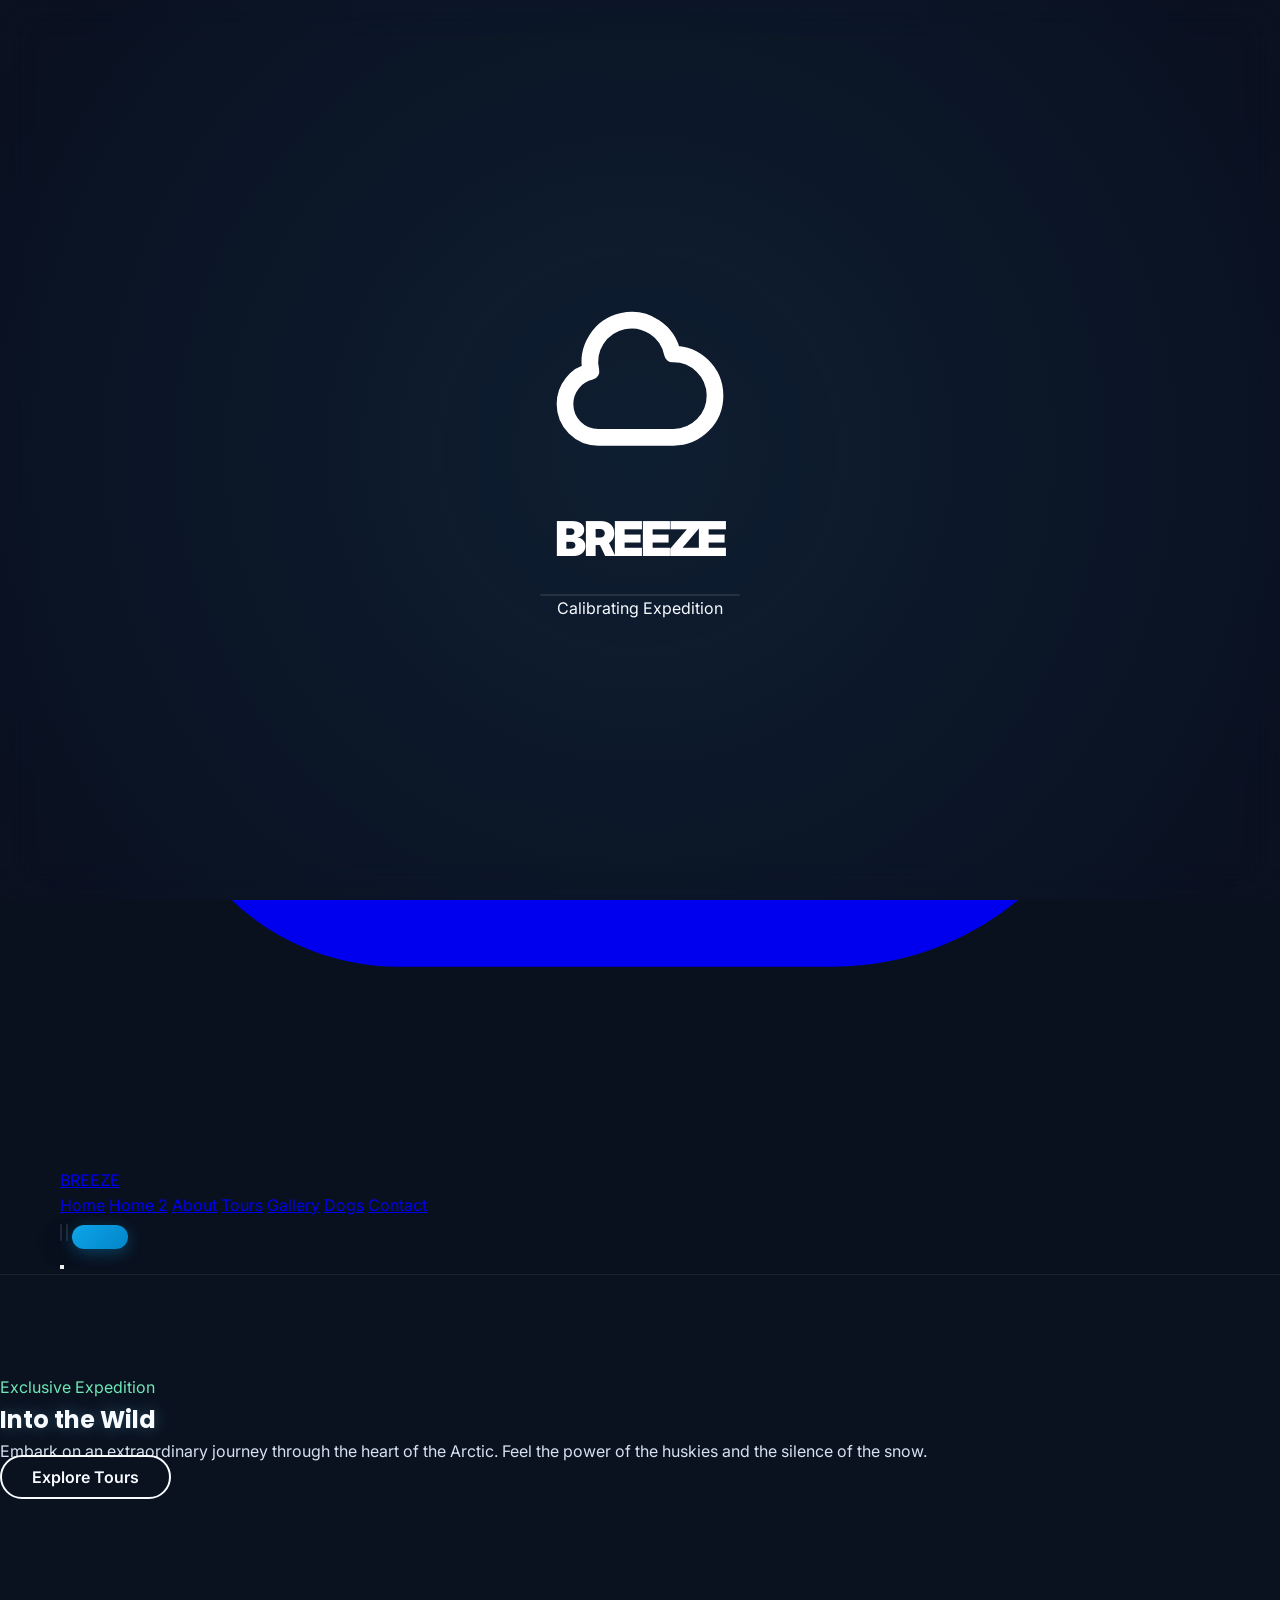
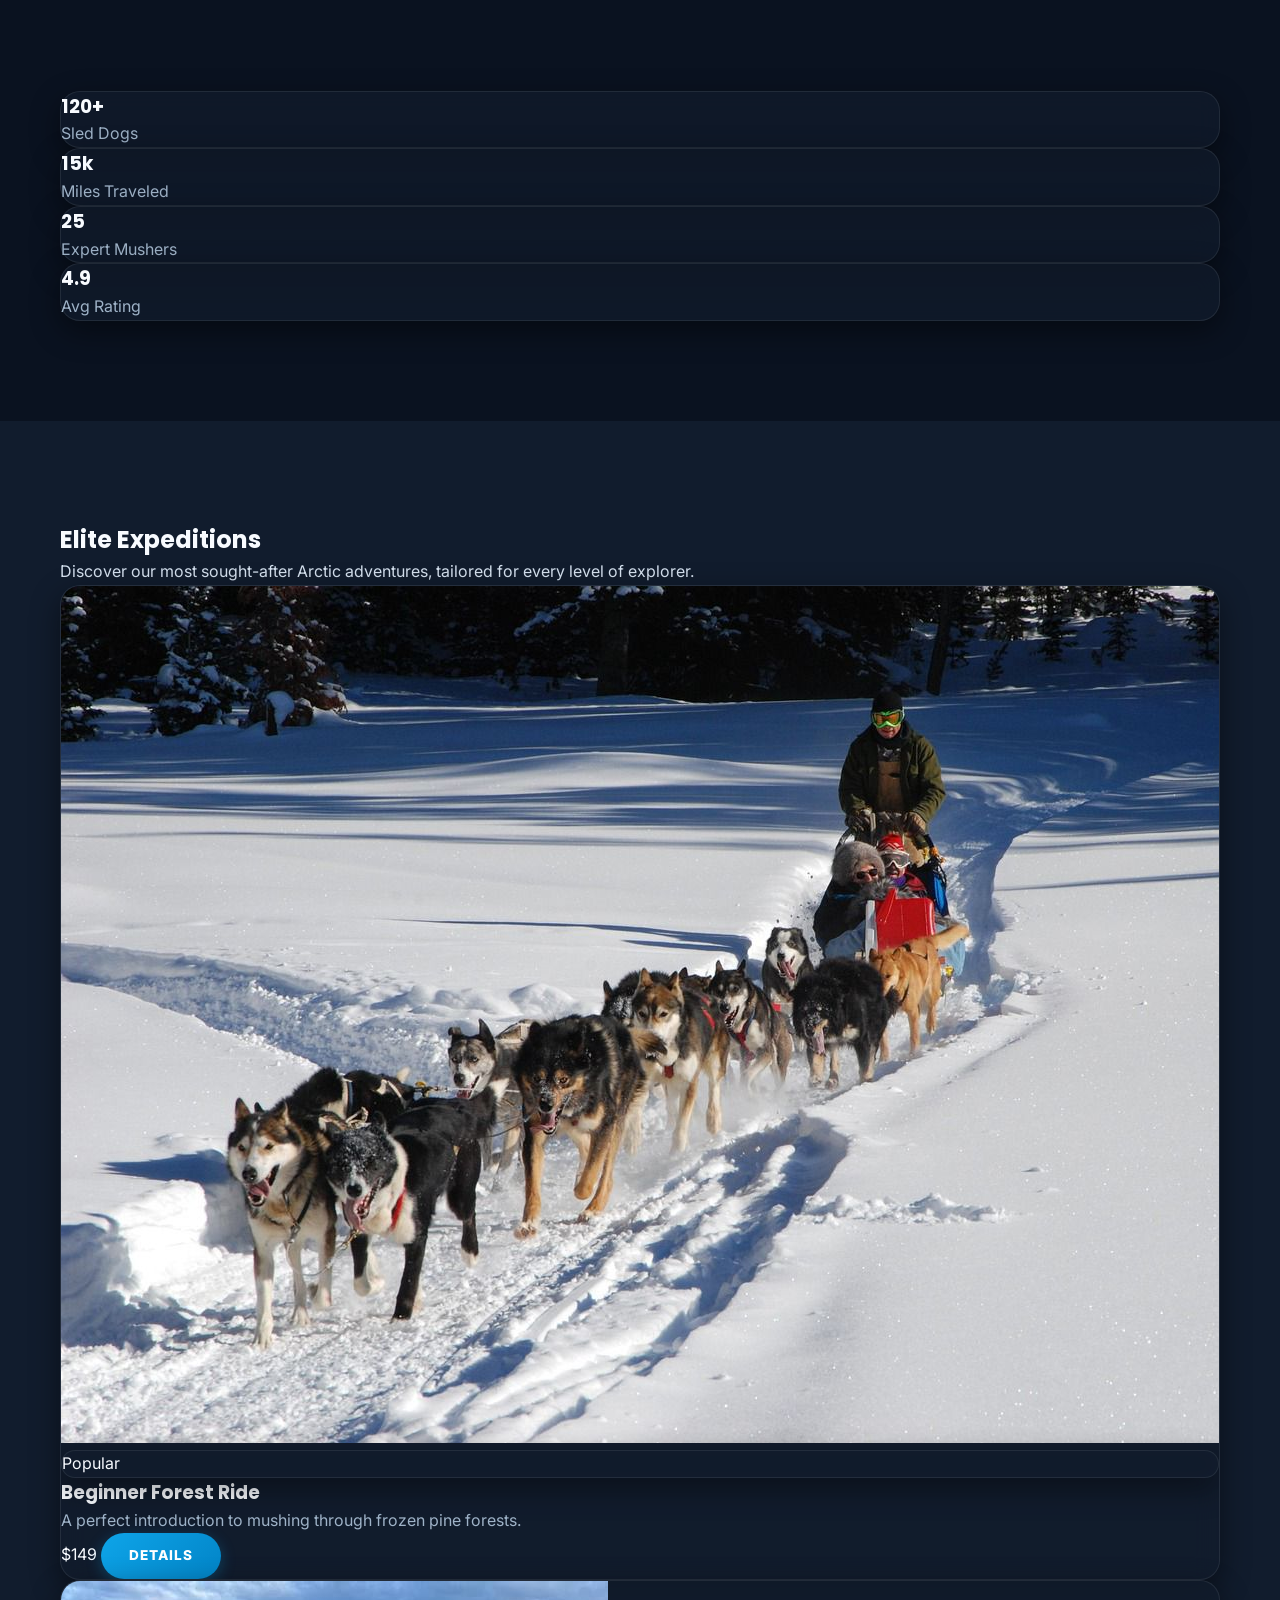
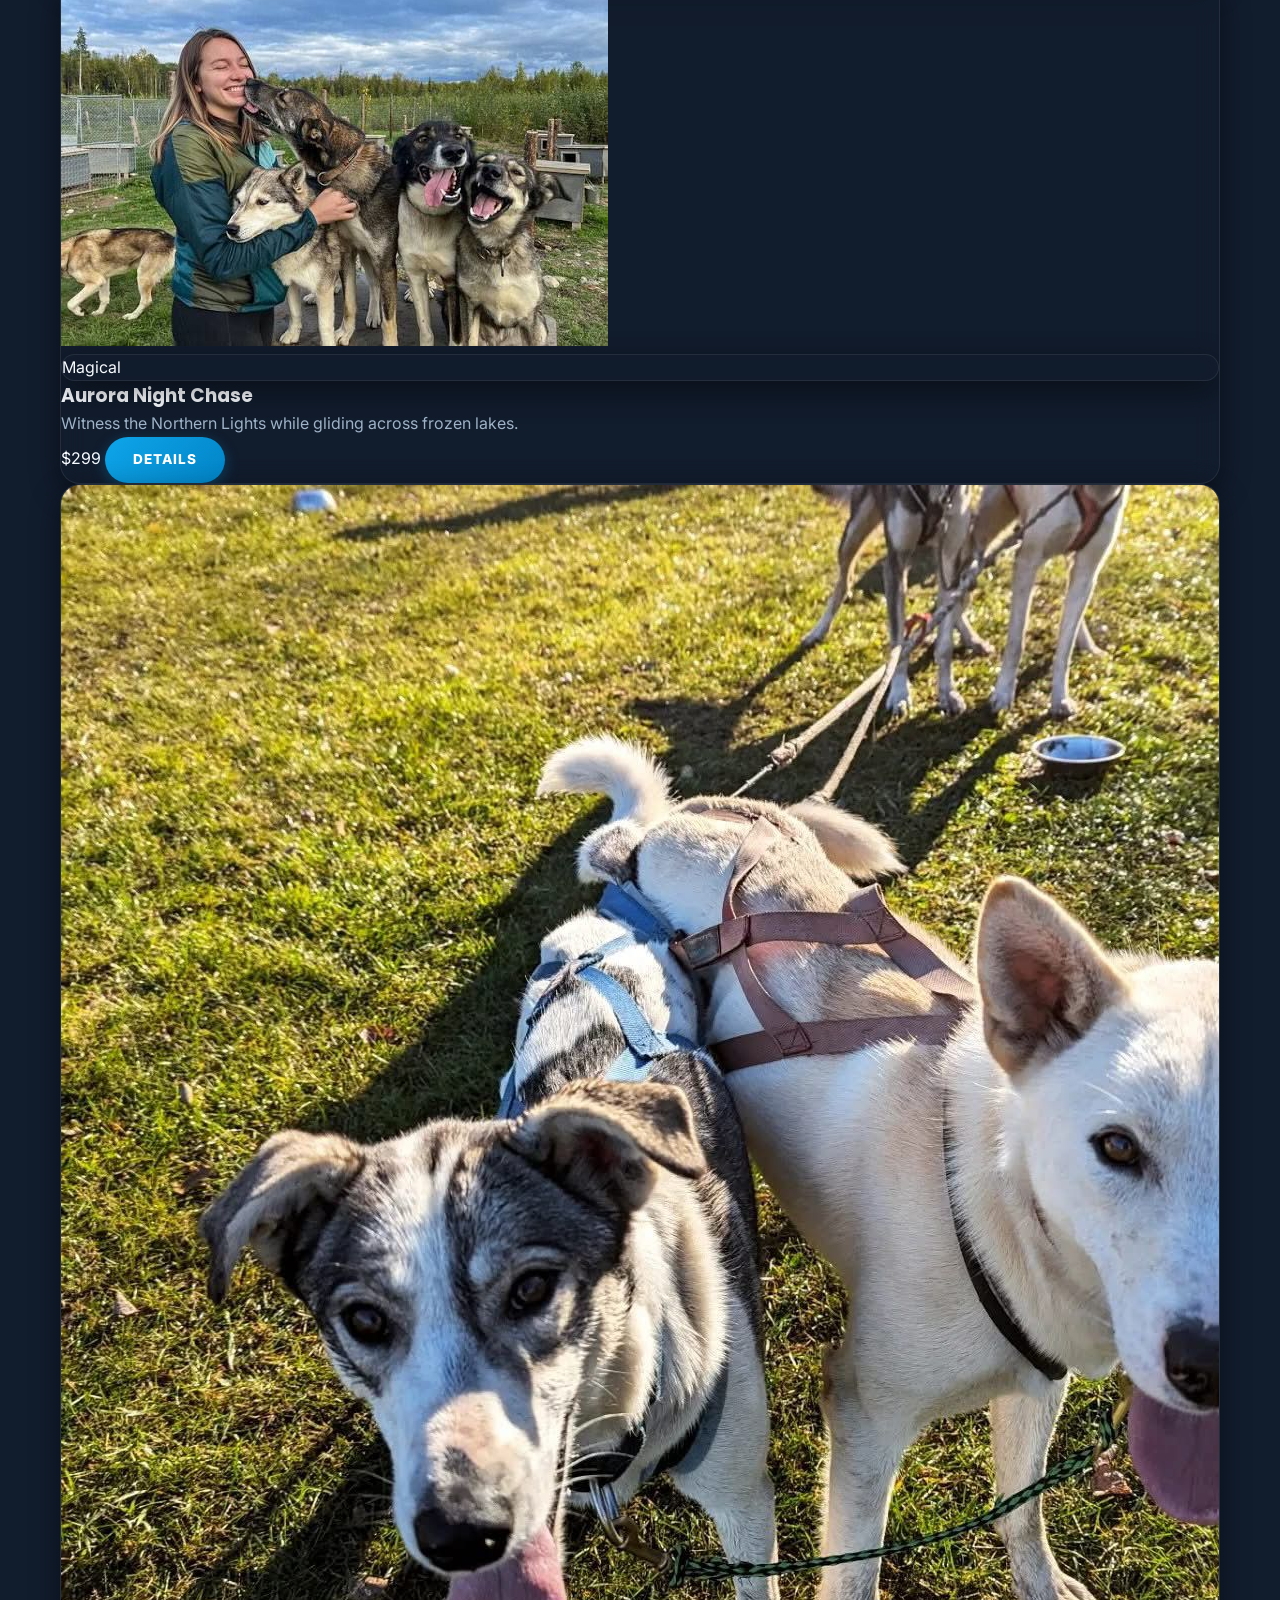
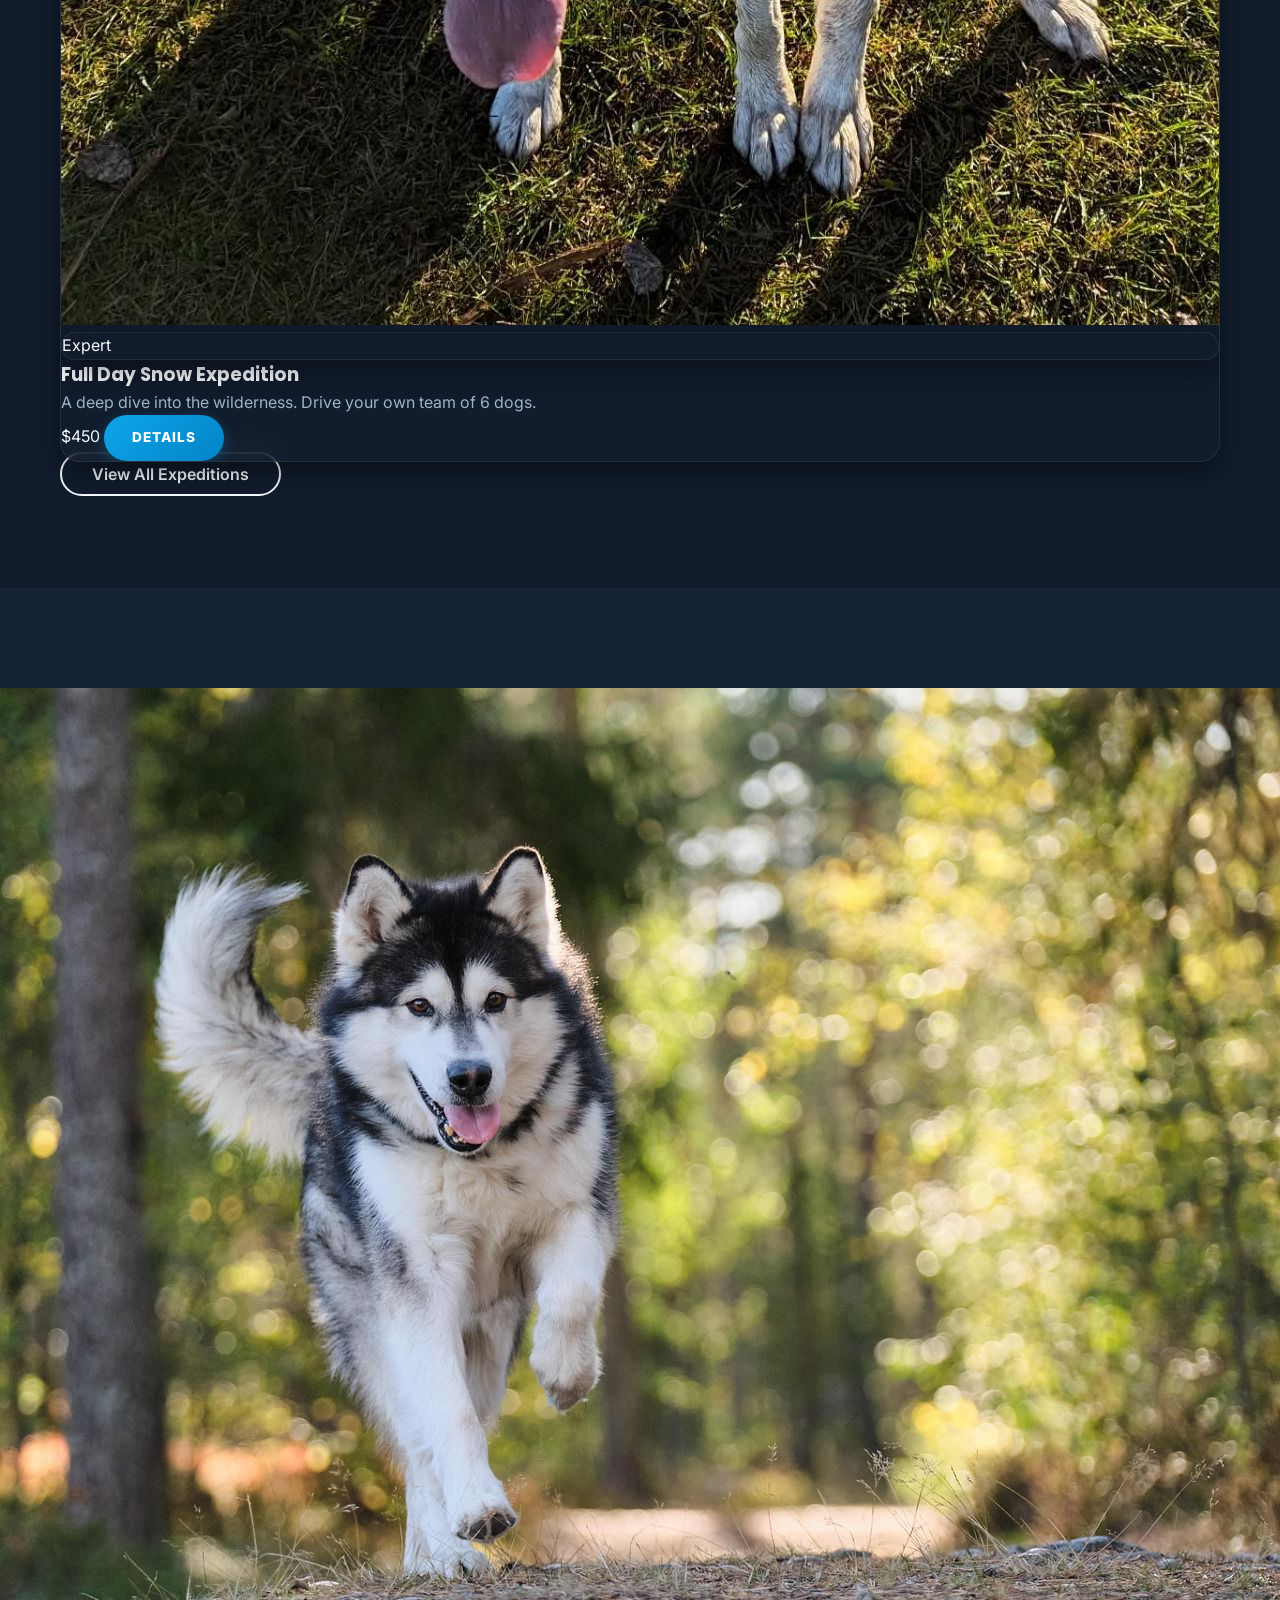
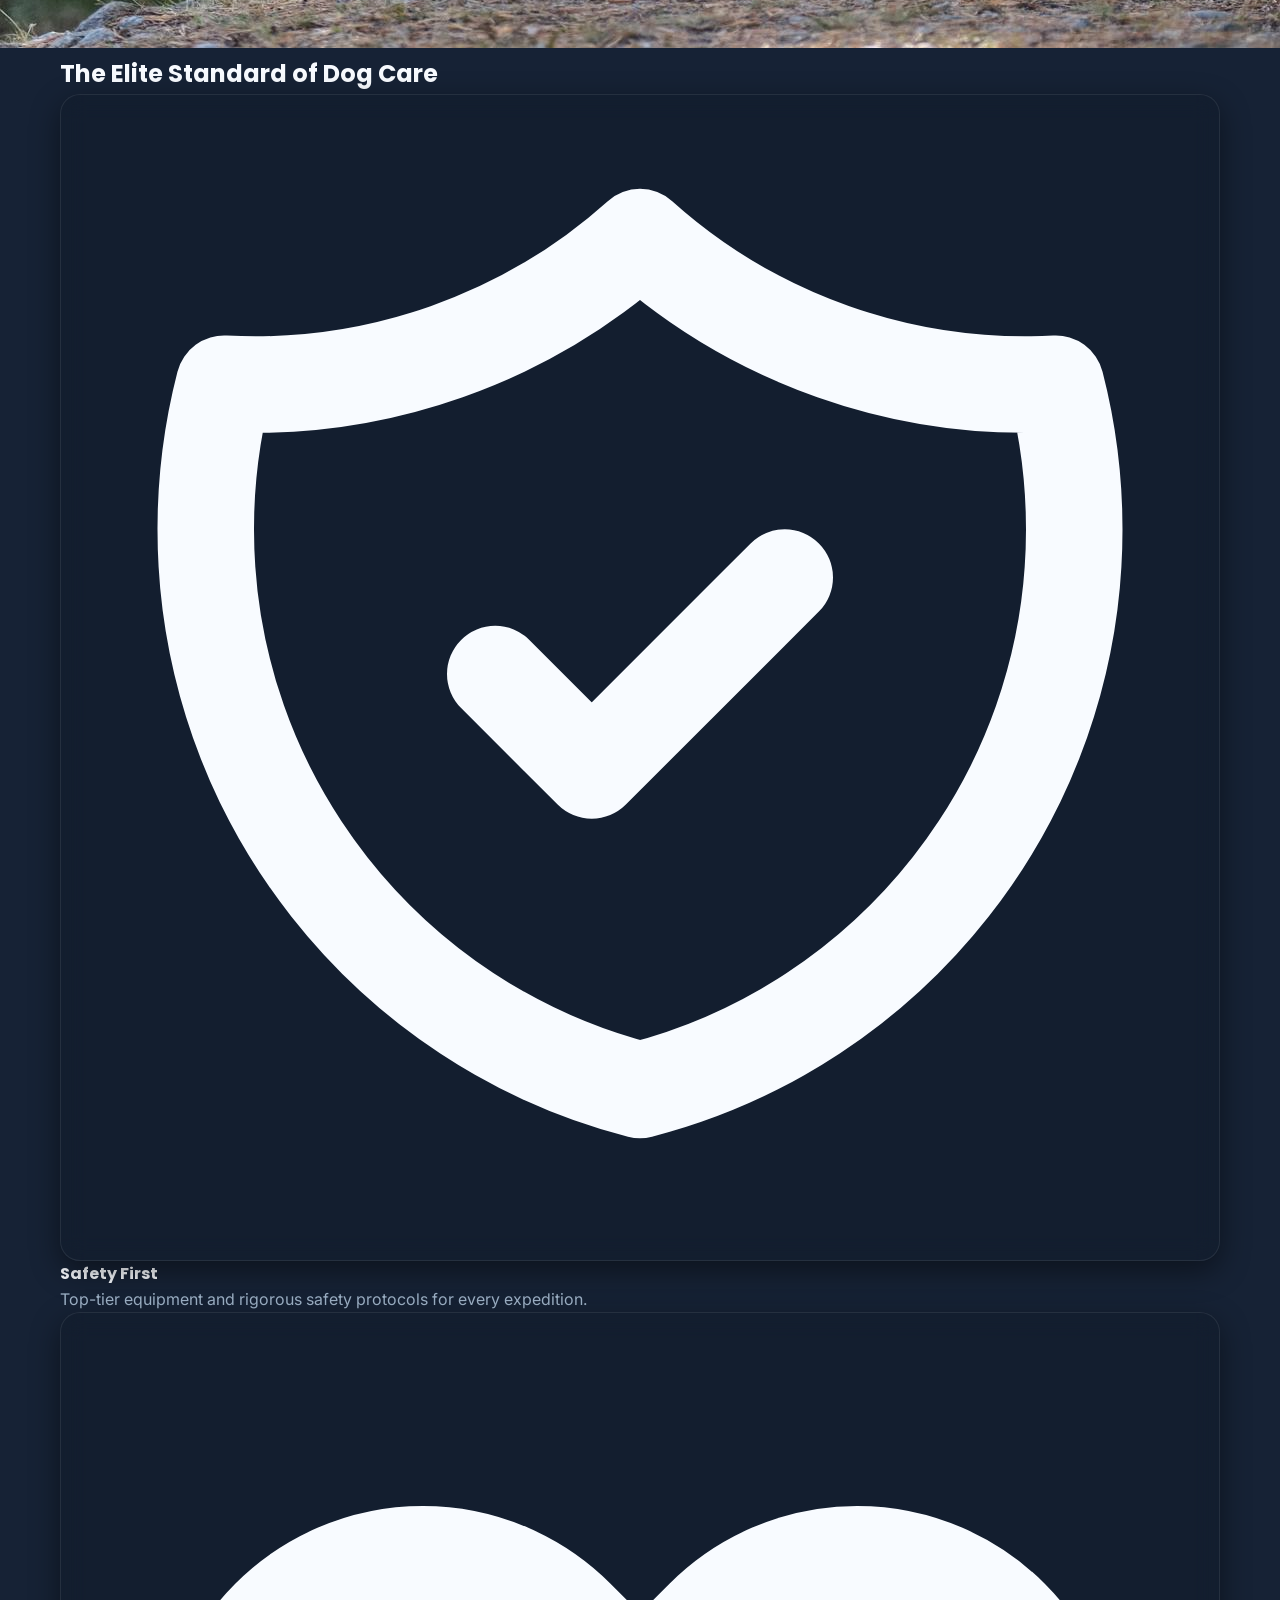
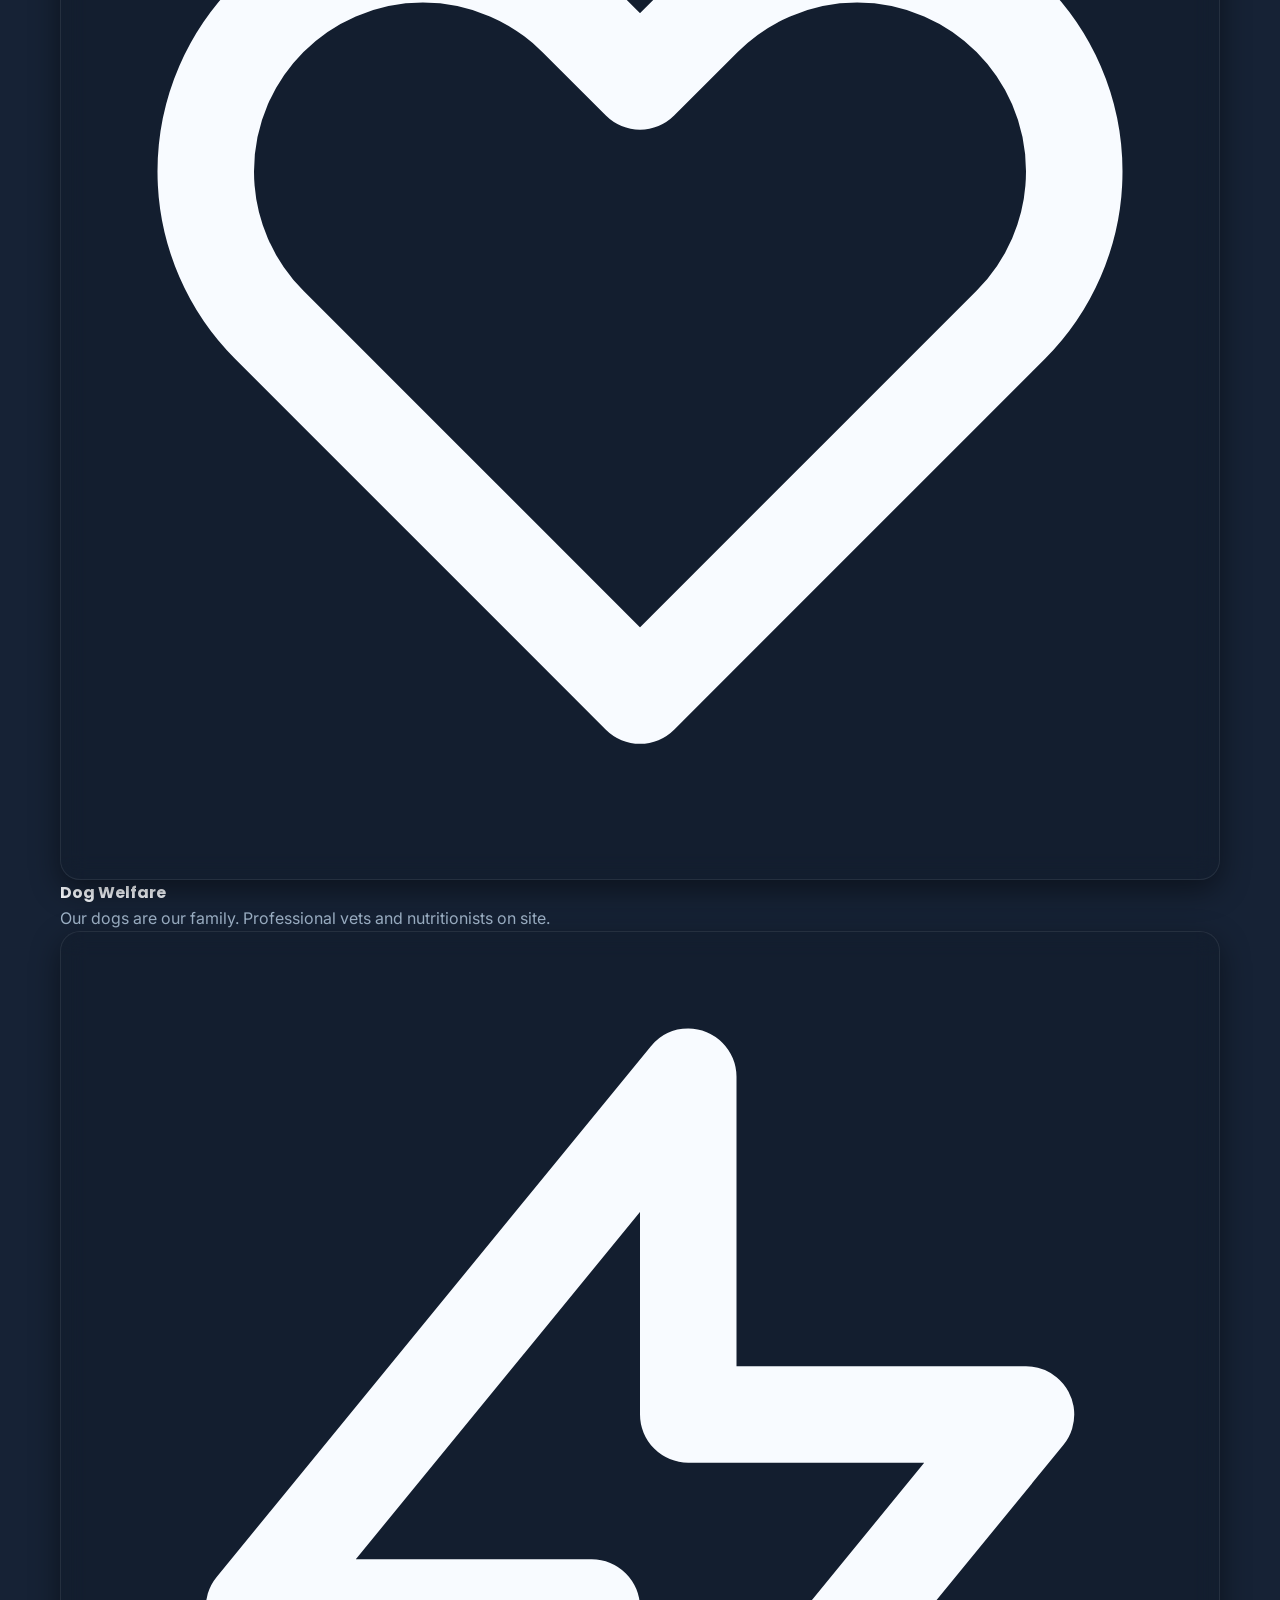
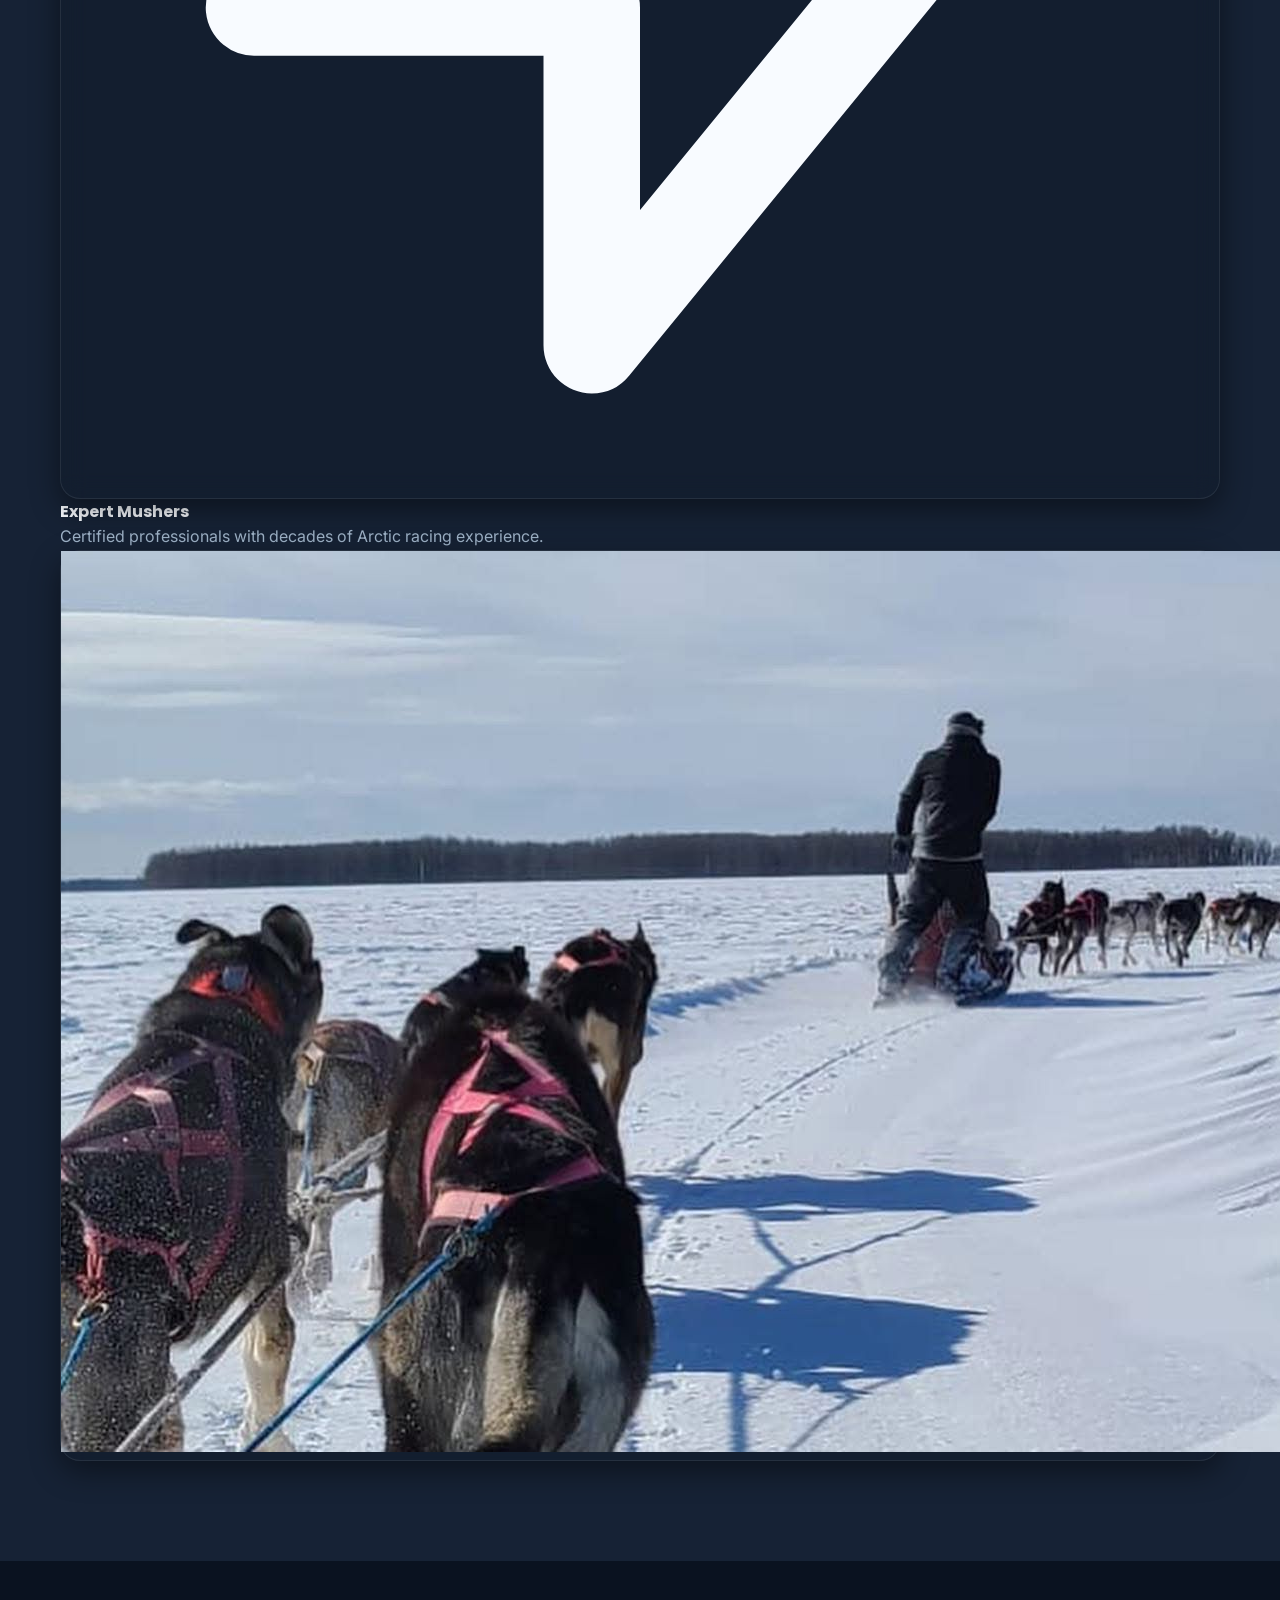
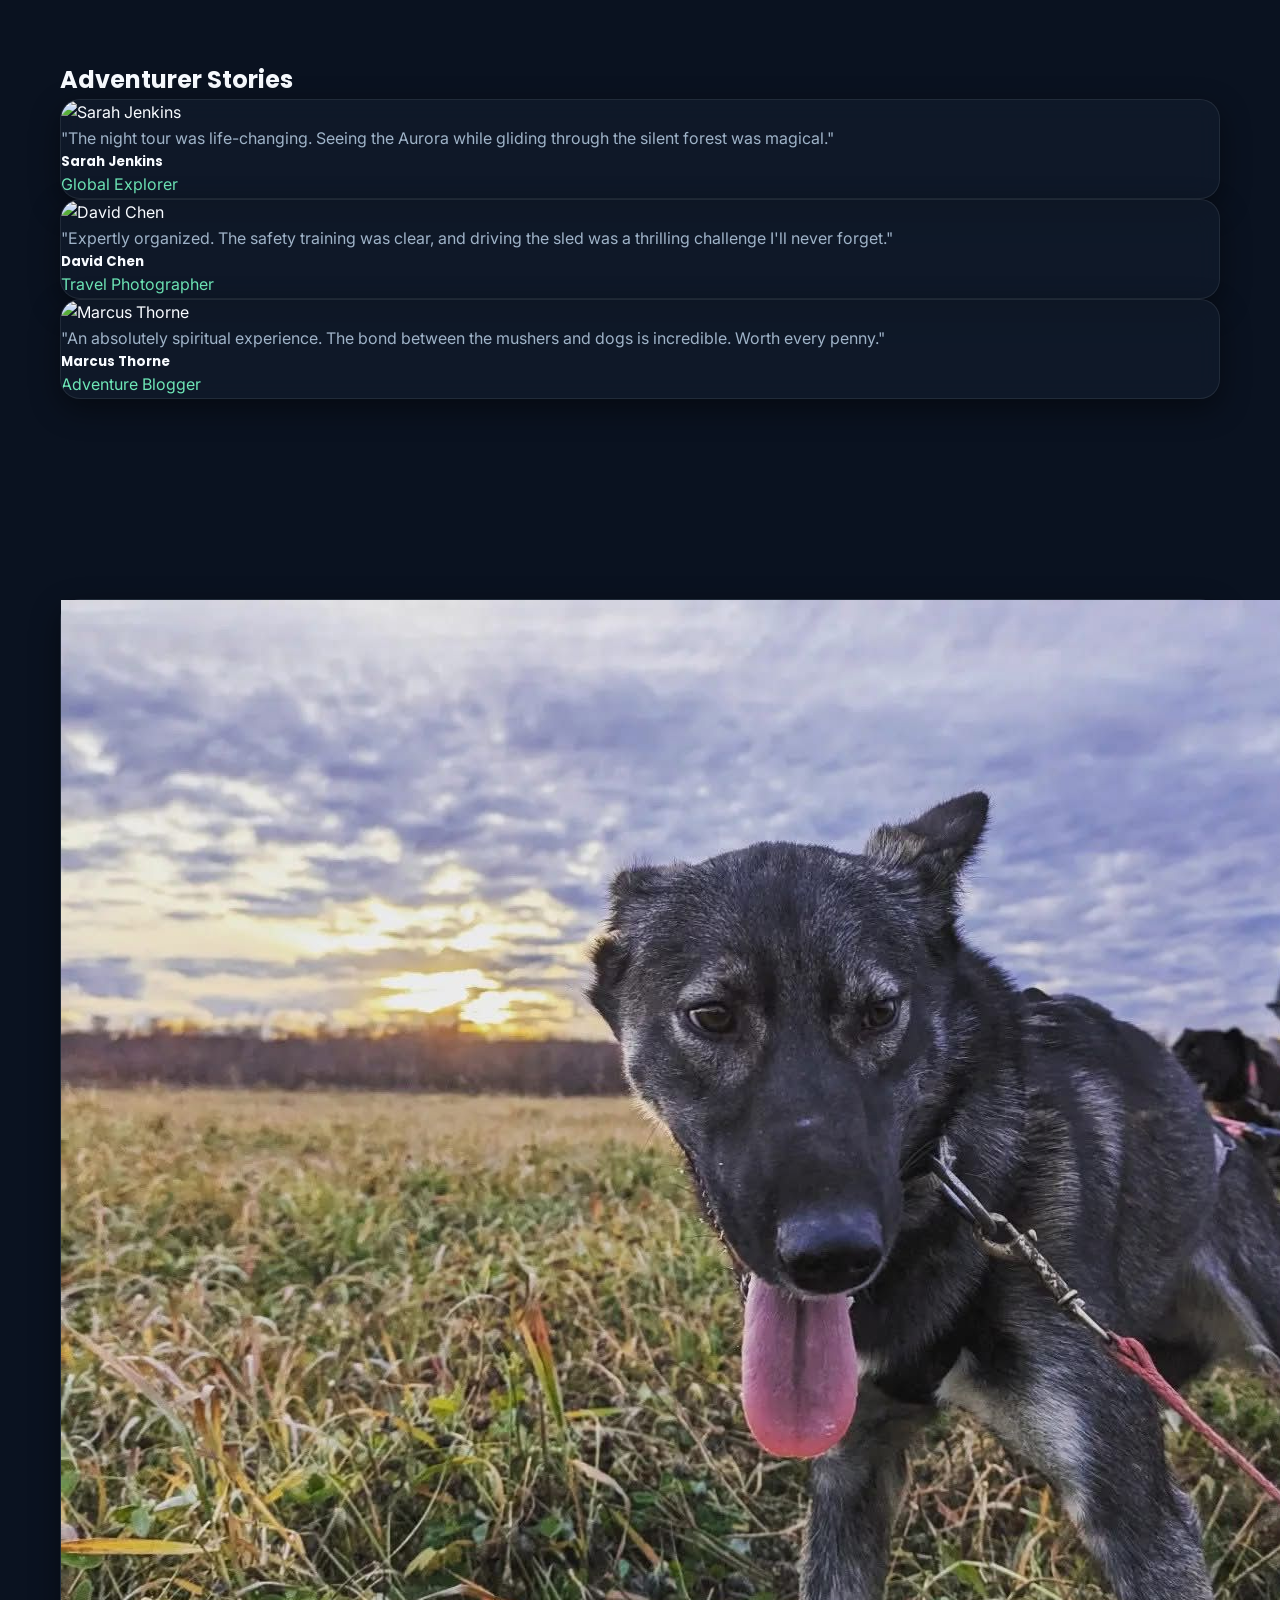
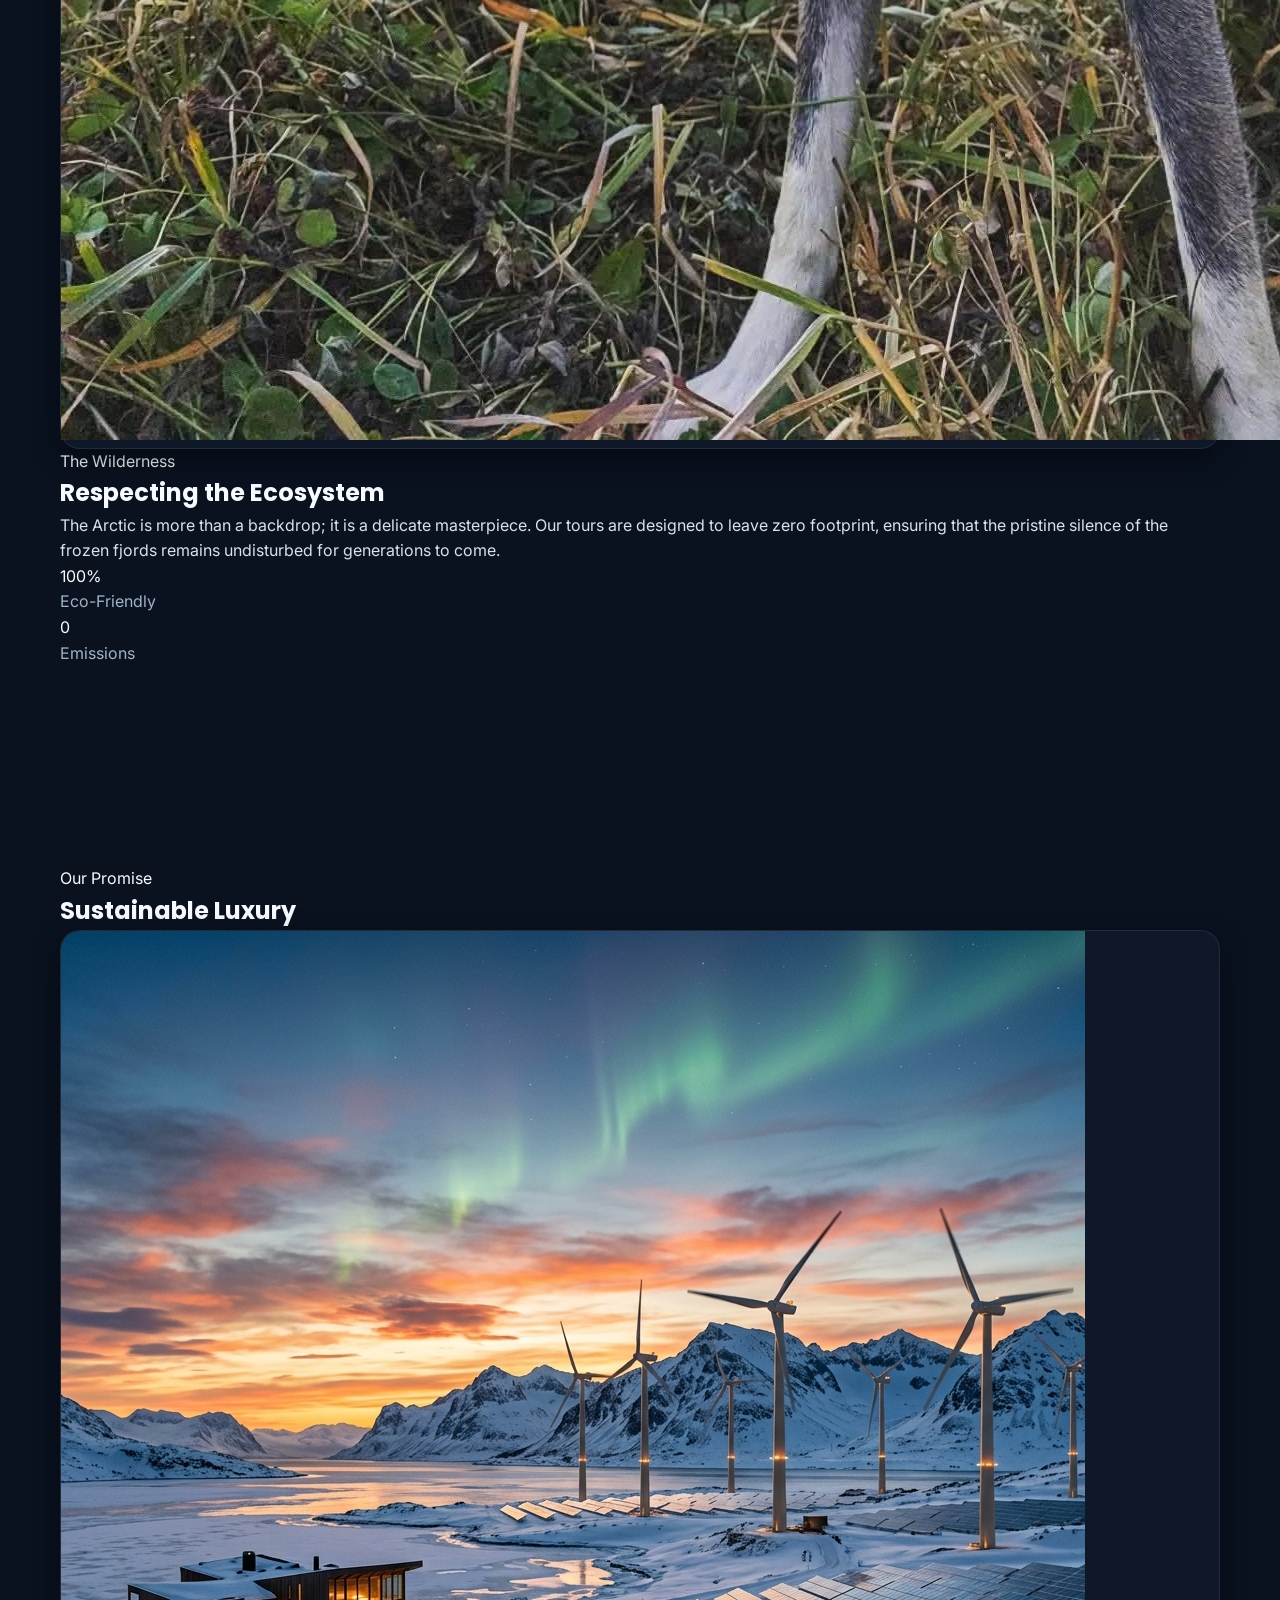
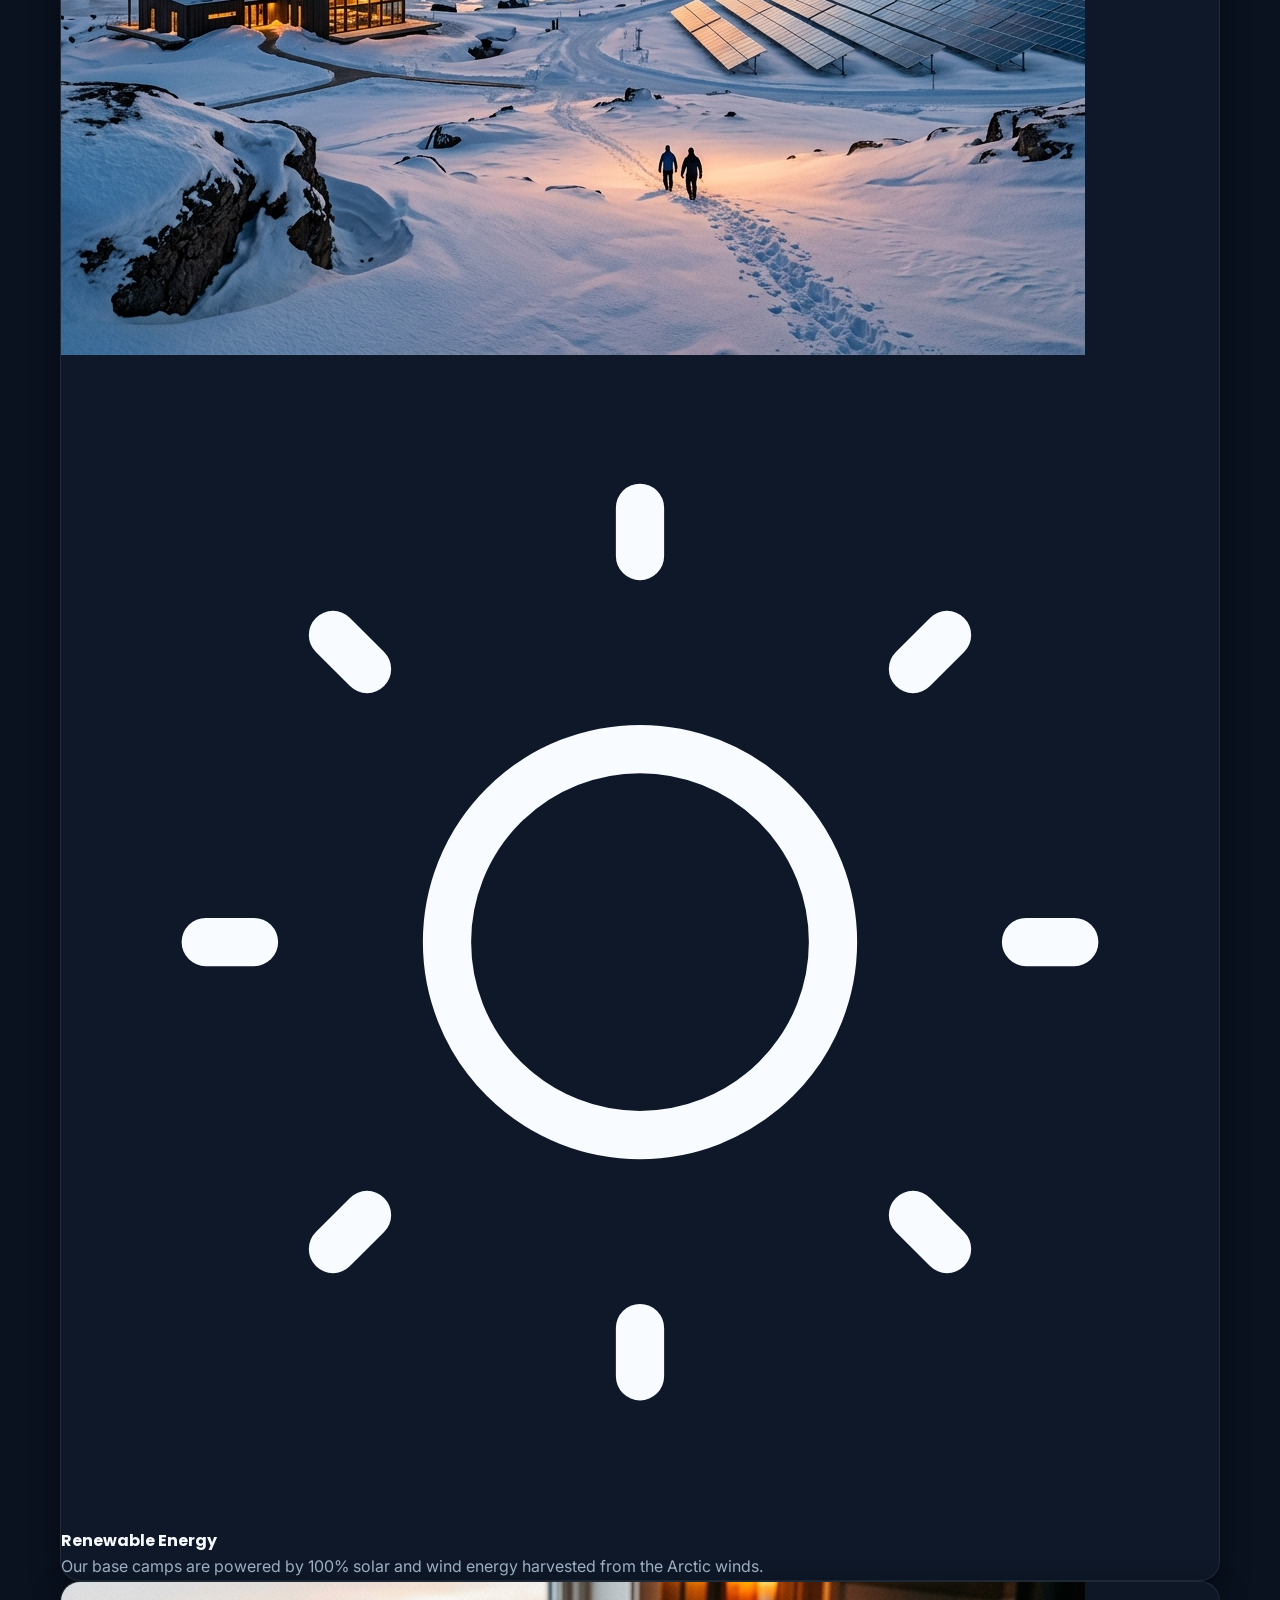
==== commit b90138ce: "s" ====
--- a/index.html
+++ b/index.html
@@ -84,7 +84,7 @@
             </a>
 
             <!-- Desktop Links & Icons -->
-            <div class="hidden xl:flex space-x-8 items-center font-medium">
+            <div class="hidden lg:flex space-x-8 items-center font-medium">
                 <a href="index.html" class="hover:text-ice transition-colors">Home</a>
                 <a href="home2.html" class="hover:text-ice transition-colors">Home 2</a>
                 <a href="about.html" class="hover:text-ice transition-colors">About</a>
@@ -117,8 +117,8 @@
                         </svg>
                     </button>
                     <!-- Book Now Icon -->
-                    <a href="booking.html" class="p-2.5 btn-premium rounded-xl shadow-ice group" title="Book Now">
-                        <svg class="w-5 h-5 group-hover:scale-110 transition-transform" fill="none"
+                    <a href="booking.html" class="p-2.5 btn-premium group" title="Book Now">
+                        <svg class="w-6 h-6 group-hover:scale-110 transition-transform" fill="none"
                             stroke="currentColor" viewBox="0 0 24 24">
                             <path stroke-linecap="round" stroke-linejoin="round" stroke-width="2"
                                 d="M8 7V3m8 4V3m-9 8h10M5 21h14a2 2 0 002-2V7a2 2 0 00-2-2H5a2 2 0 00-2 2v12a2 2 0 002 2z">
@@ -129,7 +129,7 @@
             </div>
 
             <!-- Burger -->
-            <button class="burger-menu xl:hidden flex flex-col space-y-1.5 focus:outline-none">
+            <button class="burger-menu lg:hidden flex flex-col space-y-1.5 focus:outline-none">
                 <span class="w-8 h-0.5 bg-white transition-all"></span>
                 <span class="w-8 h-0.5 bg-white transition-all"></span>
                 <span class="w-8 h-0.5 bg-white transition-all"></span>
@@ -138,7 +138,7 @@
     </nav>
 
     <!-- Mobile Menu -->
-    <div class="mobile-menu xl:hidden">
+    <div class="mobile-menu lg:hidden">
         <a href="index.html" class="text-2xl py-4 hover:text-ice">Home</a>
         <a href="home2.html" class="text-2xl py-4 hover:text-ice">Home 2</a>
         <a href="about.html" class="text-2xl py-4 hover:text-ice">About</a>
@@ -162,7 +162,7 @@
                         d="M3 5h12M9 19H3m12-7H3m15-9v18m3-3l-3 3m0 0l-3-3"></path>
                 </svg>
             </button>
-            <a href="booking.html" class="p-5 btn-premium rounded-2xl shadow-ice">
+            <a href="booking.html" class="p-5 btn-premium">
                 <svg class="w-8 h-8" fill="none" stroke="currentColor" viewBox="0 0 24 24">
                     <path stroke-linecap="round" stroke-linejoin="round" stroke-width="2"
                         d="M8 7V3m8 4V3m-9 8h10M5 21h14a2 2 0 002-2V7a2 2 0 00-2-2H5a2 2 0 00-2 2v12a2 2 0 002 2z">
@@ -285,7 +285,7 @@
                         <div class="absolute top-4 right-4 glass px-4 py-1 text-xs font-bold uppercase">Expert</div>
                     </div>
                     <div class="p-8">
-                        <h3 class="text-2xl font-bold mb-4">Full Day Expedition</h3>
+                        <h3 class="text-2xl font-bold mb-4">Full Day Snow Expedition</h3>
                         <p class="text-frozen-gray mb-6">A deep dive into the wilderness. Drive your own team of 6 dogs.
                         </p>
                         <div class="flex flex-wrap justify-between items-center gap-4 border-t border-white/10 pt-6">
@@ -539,7 +539,7 @@
 
     <!-- Footer -->
     <footer class="bg-arctic/90 pt-20 pb-10 glass-nav">
-        <div class="container grid grid-cols-1 md:grid-cols-2 lg:grid-cols-4 gap-12 mb-20">
+        <div class="container grid grid-cols-1 md:grid-cols-2 xl:grid-cols-4 gap-12 mb-20">
             <div class="col-span-1 md:col-span-1">
                 <a href="index.html" class="flex items-center gap-2 mb-6 group">
                     <svg class="w-8 h-8 text-ice group-hover:rotate-12 transition-transform" fill="none"
@@ -550,15 +550,24 @@
                     </svg>
                     <span class="text-2xl font-poppins font-black text-white">BREEZE</span>
                 </a>
-                <p class="text-frozen-gray mb-8">Premium Arctic adventures and professional sled dog training in the heart of the North.</p>
-                    <a href="#" class="w-10 h-10 glass flex items-center justify-center hover:text-ice transition-all group">
-                        <svg class="w-5 h-5" fill="currentColor" viewBox="0 0 24 24"><path d="M24 4.557c-.883.392-1.832.656-2.828.775 1.017-.609 1.798-1.574 2.165-2.724-.951.564-2.005.974-3.127 1.195-.897-.957-2.178-1.555-3.594-1.555-3.179 0-5.515 2.966-4.797 6.045-4.091-.205-7.719-2.165-10.148-5.144-1.29 2.213-.669 5.108 1.523 6.574-.806-.026-1.566-.247-2.229-.616-.054 2.281 1.581 4.415 3.949 4.89-.693.188-1.452.232-2.224.084.626 1.956 2.444 3.379 4.6 3.419-2.07 1.623-4.678 2.348-7.29 2.04 2.179 1.397 4.768 2.212 7.548 2.212 9.142 0 14.307-7.721 13.995-14.646.962-.695 1.797-1.562 2.457-2.549z"/></svg>
+                <p class="text-frozen-gray mb-8">Premium Arctic adventures and professional sled dog training in the
+                    heart of the North.</p>
+                <div class="flex space-x-4">
+                    <a href="#"
+                        class="w-10 h-10 glass flex items-center justify-center hover:text-ice transition-all group">
+                        <svg class="w-5 h-5" fill="currentColor" viewBox="0 0 24 24">
+                            <path
+                                d="M24 4.557c-.883.392-1.832.656-2.828.775 1.017-.609 1.798-1.574 2.165-2.724-.951.564-2.005.974-3.127 1.195-.897-.957-2.178-1.555-3.594-1.555-3.179 0-5.515 2.966-4.797 6.045-4.091-.205-7.719-2.165-10.148-5.144-1.29 2.213-.669 5.108 1.523 6.574-.806-.026-1.566-.247-2.229-.616-.054 2.281 1.581 4.415 3.949 4.89-.693.188-1.452.232-2.224.084.626 1.956 2.444 3.379 4.6 3.419-2.07 1.623-4.678 2.348-7.29 2.04 2.179 1.397 4.768 2.212 7.548 2.212 9.142 0 14.307-7.721 13.995-14.646.962-.695 1.797-1.562 2.457-2.549z" />
+                        </svg>
                     </a>
-                    <a href="#" class="w-10 h-10 glass flex items-center justify-center hover:text-ice transition-all group">
-                        <svg class="w-5 h-5" fill="currentColor" viewBox="0 0 24 24"><path d="M12 2.163c3.204 0 3.584.012 4.85.07 1.366.062 2.633.334 3.608 1.308.975.975 1.247 2.242 1.308 3.608.058 1.266.07 1.646.07 4.85s-.012 3.584-.07 4.85c-.062 1.366-.334 2.633-1.308 3.608-.975.975-2.242 1.247-3.608 1.308-1.266.058-1.646.07-4.85.07s-3.584-.012-4.85-.07c-1.366-.062-2.633-.334-3.608-1.308-.975-.975-1.247-2.242-1.308-3.608-.058-1.266-.07-1.646-.07-4.85s.012-3.584.07-4.85c.062-1.366.334-2.633 1.308-3.608.975-.975 2.242-1.247 3.608-1.308 1.266-.058-1.646-.07 4.85-.07zm0-2.163c-3.259 0-3.667.014-4.947.072-4.358.2-6.78 2.618-6.98 6.98-.059 1.281-.073 1.689-.073 4.948 0 3.259.014 3.668.072 4.948.2 4.358 2.618 6.98 6.98 1.281.058 1.689.072 4.948.072 3.259 0 3.668-.014 4.948-.072 4.354-.2 6.782-2.618 6.979-6.98.059-1.28.073-1.689.073-4.948 0-3.259-.014-3.667-.072-4.947-.196-4.354-2.617-6.78-6.979-6.98-1.281-.059-1.69-.073-4.949-.073zm0 5.838c-3.403 0-6.162 2.759-6.162 6.162s2.759 6.163 6.162 6.163 6.162-2.759 6.162-6.163-2.759-6.162-6.162-6.162zm0 10.162c-2.209 0-4-1.79-4-4 0-2.209 1.791-4 4-4s4 1.791 4 4c0 2.21-1.791 4-4 4zm6.406-11.845c-.796 0-1.441.645-1.441 1.44s.645 1.44 1.441 1.44c.795 0 1.439-.645 1.439-1.44s-.644-1.44-1.439-1.44z"/></svg>
+                    <a href="#"
+                        class="w-10 h-10 glass flex items-center justify-center hover:text-ice transition-all group">
+                        <svg class="w-5 h-5" fill="currentColor" viewBox="0 0 24 24">
+                            <path
+                                d="M12 2.163c3.204 0 3.584.012 4.85.07 1.366.062 2.633.334 3.608 1.308.975.975 1.247 2.242 1.308 3.608.058 1.266.07 1.646.07 4.85s-.012 3.584-.07 4.85c-.062 1.366-.334 2.633-1.308 3.608-.975.975-2.242 1.247-3.608 1.308-1.266.058-1.646.07-4.85.07s-3.584-.012-4.85-.07c-1.366-.062-2.633-.334-3.608-1.308-.975-.975-1.247-2.242-1.308-3.608-.058-1.266-.07-1.646-.07-4.85s.012-3.584.07-4.85c.062-1.366.334-2.633 1.308-3.608.975-.975 2.242-1.247 3.608-1.308 1.266-.058-1.646-.07 4.85-.07zm0-2.163c-3.259 0-3.667.014-4.947.072-4.358.2-6.78 2.618-6.98 6.98-.059 1.281-.073 1.689-.073 4.948 0 3.259.014 3.668.072 4.948.2 4.358 2.618 6.98 6.98 1.281.058 1.689.072 4.948.072 3.259 0 3.668-.014 4.948-.072 4.354-.2 6.782-2.618 6.979-6.98.059-1.28.073-1.689.073-4.948 0-3.259-.014-3.667-.072-4.947-.196-4.354-2.617-6.78-6.979-6.98-1.281-.059-1.69-.073-4.949-.073zm0 5.838c-3.403 0-6.162 2.759-6.162 6.162s2.759 6.163 6.162 6.163 6.162-2.759 6.162-6.163-2.759-6.162-6.162-6.162zm0 10.162c-2.209 0-4-1.79-4-4 0-2.209 1.791-4 4-4s4 1.791 4 4c0 2.21-1.791 4-4 4zm6.406-11.845c-.796 0-1.441.645-1.441 1.44s.645 1.44 1.441 1.44c.795 0 1.439-.645 1.439-1.44s-.644-1.44-1.439-1.44z" />
+                        </svg>
                     </a>
                 </div>
-</div>
             </div>
             <div>
                 <h4 class="text-xl font-bold mb-6">Quick Links</h4>
--- a/css/style.css
+++ b/css/style.css
@@ -120,12 +120,12 @@
 
 /* Premium Buttons - Minimalist & Functional */
 .btn-premium {
-    background: var(--primary-accent);
-    color: #08111F;
-    padding: 12px 32px;
-    border-radius: 4px;
-    font-weight: 700;
-    transition: all 0.4s cubic-bezier(0.4, 0, 0.2, 1);
+    background: linear-gradient(135deg, #0ea5e9, #0284c7);
+    color: #ffffff !important;
+    padding: 12px 28px;
+    border-radius: 50px;
+    font-weight: 800;
+    transition: all 0.4s cubic-bezier(0.175, 0.885, 0.32, 1.275);
     display: inline-flex;
     align-items: center;
     justify-content: center;
@@ -133,16 +133,17 @@
     cursor: pointer;
     text-decoration: none;
     text-transform: uppercase;
-    letter-spacing: 2px;
+    letter-spacing: 1px;
     font-size: 0.85rem;
     position: relative;
     overflow: hidden;
+    box-shadow: 0 4px 15px rgba(14, 165, 233, 0.3);
 }
 
 .btn-premium:hover {
-    background: var(--hover-highlight);
     transform: translateY(-2px);
-    box-shadow: 0 8px 20px var(--glow-shadow);
+    box-shadow: 0 8px 25px rgba(14, 165, 233, 0.5);
+    filter: brightness(1.1);
 }
 
 .btn-outline {
@@ -187,6 +188,20 @@
 
 .reveal {
     animation: fadeIn 1s ease forwards;
+}
+
+/* Form Elements */
+select option {
+    background-color: #111C2D !important;
+    color: #ffffff !important;
+}
+
+select:focus {
+    background-color: #111C2D !important;
+}
+
+input[type="date"]::-webkit-calendar-picker-indicator {
+    filter: invert(1);
 }
 
 /* Custom Scrollbar */
@@ -244,6 +259,17 @@
     z-index: 90;
     transform: translateX(100%);
     transition: transform 0.5s cubic-bezier(0.77, 0, 0.175, 1);
+}
+
+.mobile-menu .glass {
+    background: rgba(255, 255, 255, 0.08) !important;
+    border-color: rgba(255, 255, 255, 0.15) !important;
+}
+
+.mobile-menu #theme-toggle-mobile svg,
+.mobile-menu #rtl-toggle-mobile svg {
+    color: #38BDF8 !important;
+    stroke: #38BDF8 !important;
 }
 
 .mobile-menu.active {
@@ -482,11 +508,14 @@
 /* --- Theme & RTL Support --- */
 .light-mode {
     background-color: #f0f7ff !important;
-    color: #0A1220 !important;
+    color: #000000 !important;
     --primary-bg: #f0f7ff;
-    --main-text: #0A1220;
-    --soft-text: #111827; /* Darker subtext */
-    --frozen-gray: #4B5563; /* Darker gray for light mode */
+    --secondary-bg: #e0f2fe;
+    --section-bg: #f8fbff;
+    --main-text: #000000;
+    --soft-text: #111111;
+    --muted-text: #333333;
+    --frozen-gray: #000000;
 }
 
 .light-mode .glass, .light-mode .glass-nav {
@@ -496,10 +525,16 @@
     color: #0A1220 !important;
 }
 
-.light-mode .text-white { color: #0A1220 !important; }
-.light-mode .text-soft { color: #111827 !important; }
-.light-mode .text-muted { color: #374151 !important; }
-.light-mode section { background-color: #f8fbff; }
+.light-mode .text-white { color: #000000 !important; }
+.light-mode .text-soft { color: #111111 !important; }
+.light-mode .text-muted { color: #333333 !important; }
+.light-mode .text-frozen-gray { color: #000000 !important; }
+.light-mode section { background-color: var(--section-bg); }
+.light-mode .text-ice { color: #0369a1 !important; }
+.light-mode .text-glacier { color: #0891b2 !important; }
+.light-mode .text-aurora { color: #059669 !important; }
+.light-mode .glow-text { text-shadow: none !important; }
+.light-mode .stars-overlay { opacity: 0.03; }
 
 /* Weather Widget Light Mode Fix */
 .light-mode .weather-widget {
@@ -529,10 +564,12 @@
 }
 
 /* Form Light Mode Fixes */
-.light-mode .peer {
+.light-mode input, .light-mode select, .light-mode textarea {
+    background-color: rgba(0, 0, 0, 0.05) !important;
     border-color: rgba(0, 0, 0, 0.1) !important;
-    color: #0A1220 !important;
-}
+    color: #000000 !important;
+}
+
 .light-mode label.peer-focus, 
 .light-mode label.peer-[:not(:placeholder-shown)] {
     color: #38BDF8 !important;
@@ -540,14 +577,9 @@
 .light-mode label {
     color: rgba(10, 18, 32, 0.5) !important;
 }
-.light-mode select {
-    background: rgba(0, 0, 0, 0.05) !important;
-    color: #0A1220 !important;
-    border-color: rgba(0, 0, 0, 0.1) !important;
-}
 .light-mode select option {
     background: #ffffff !important;
-    color: #0A1220 !important;
+    color: #000000 !important;
 }
 
 /* Mobile Nav Light Mode Fixes */
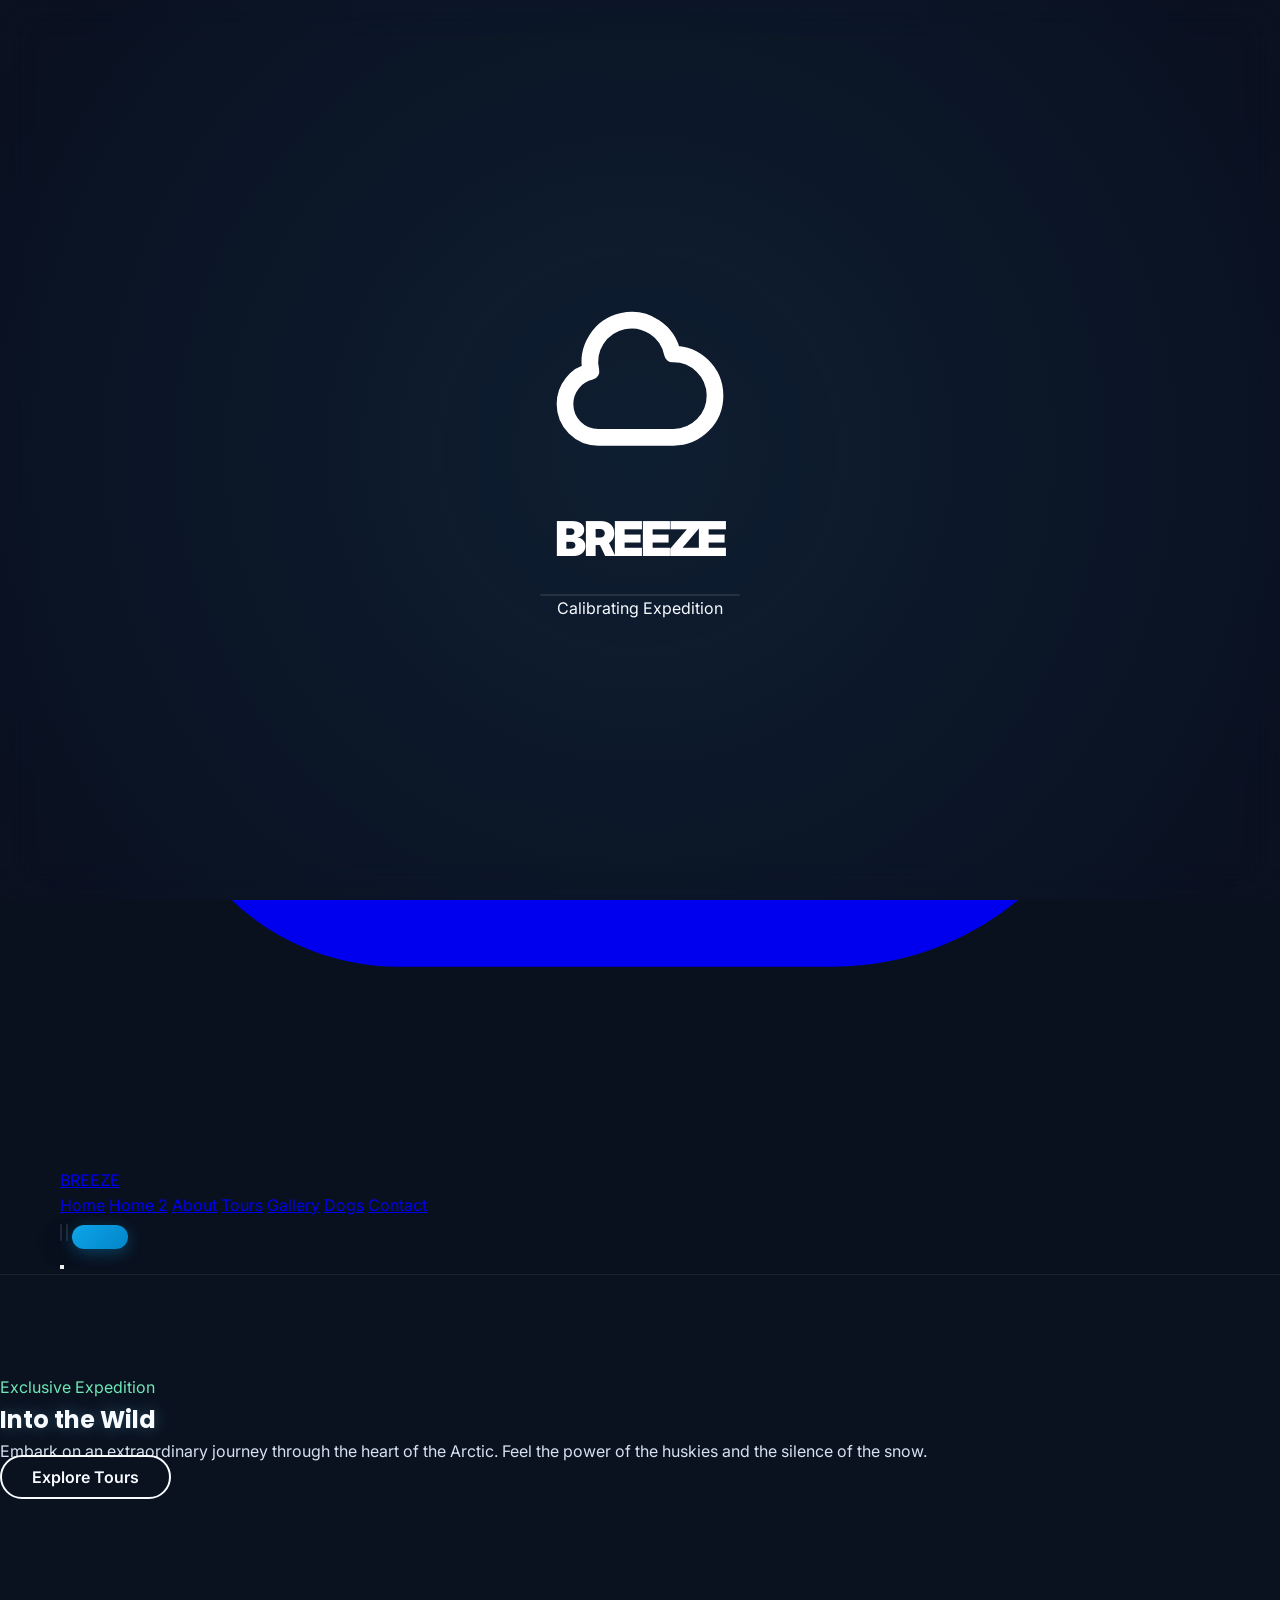
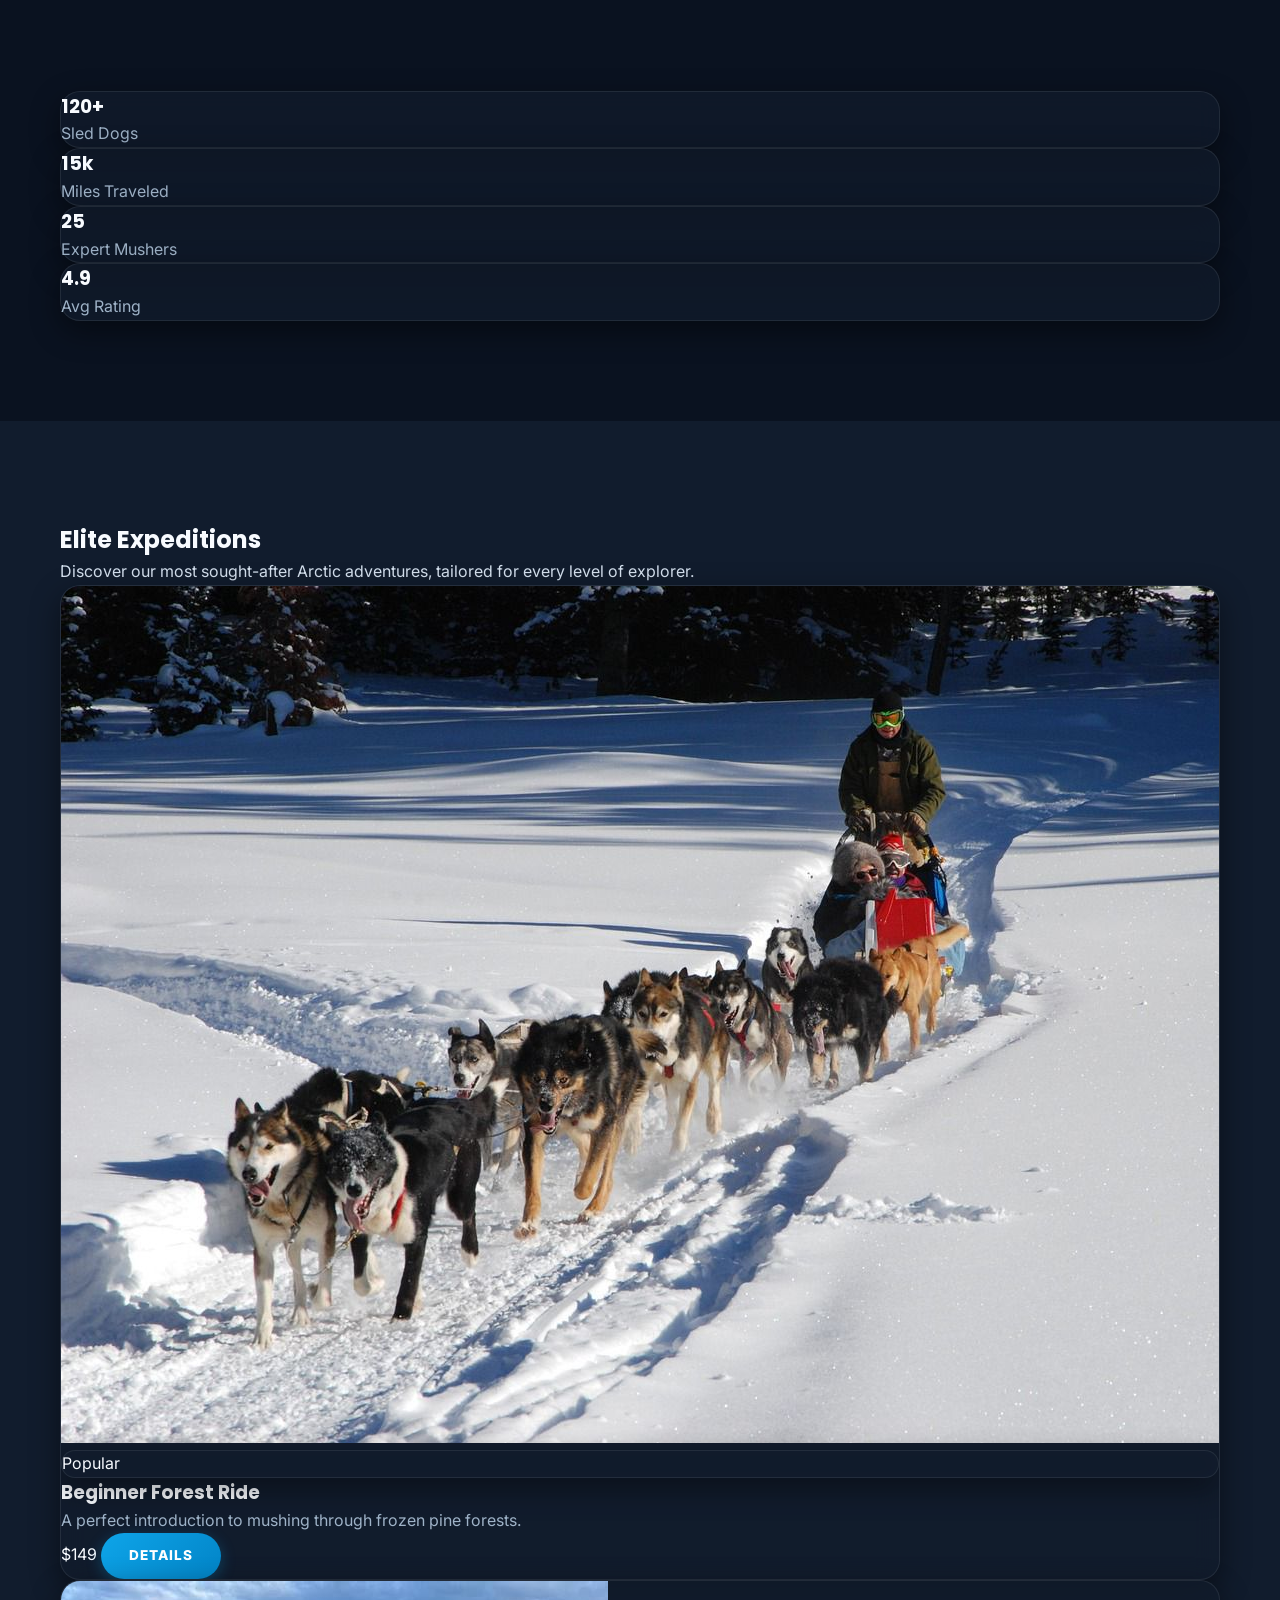
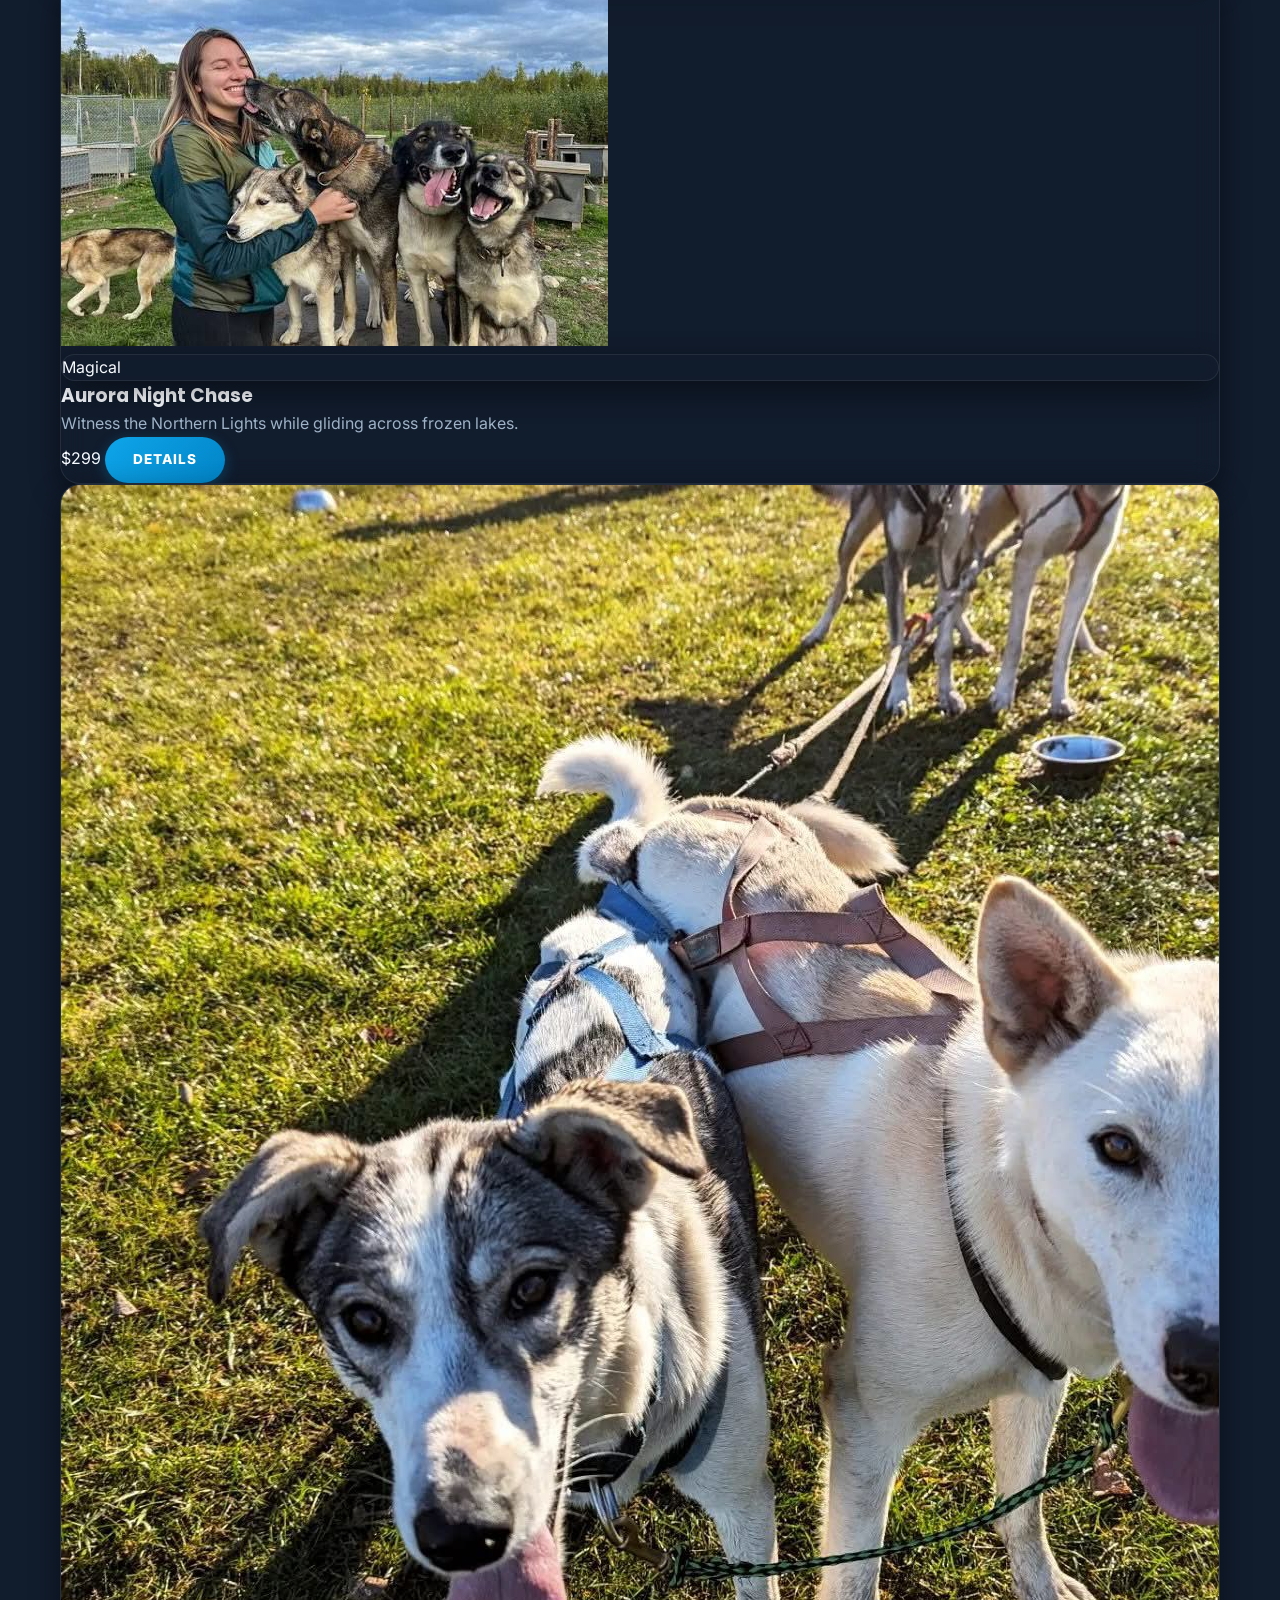
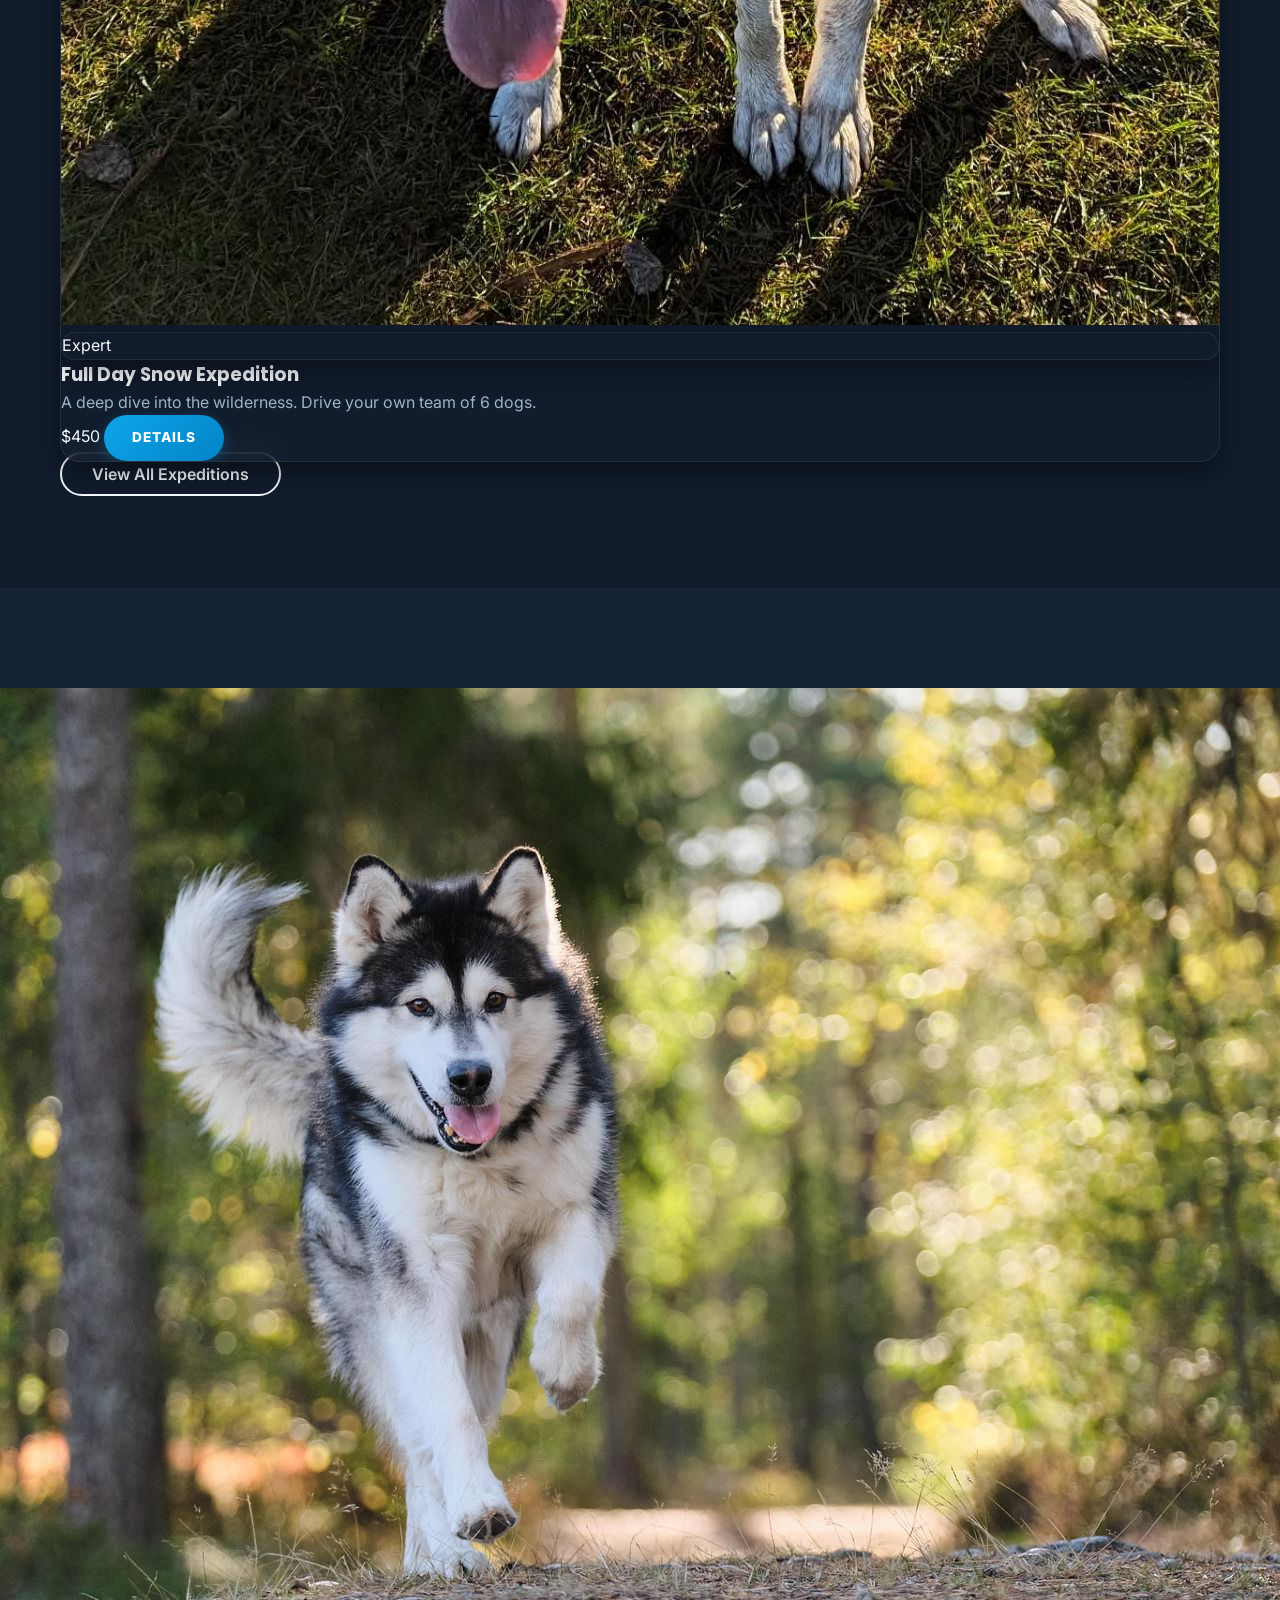
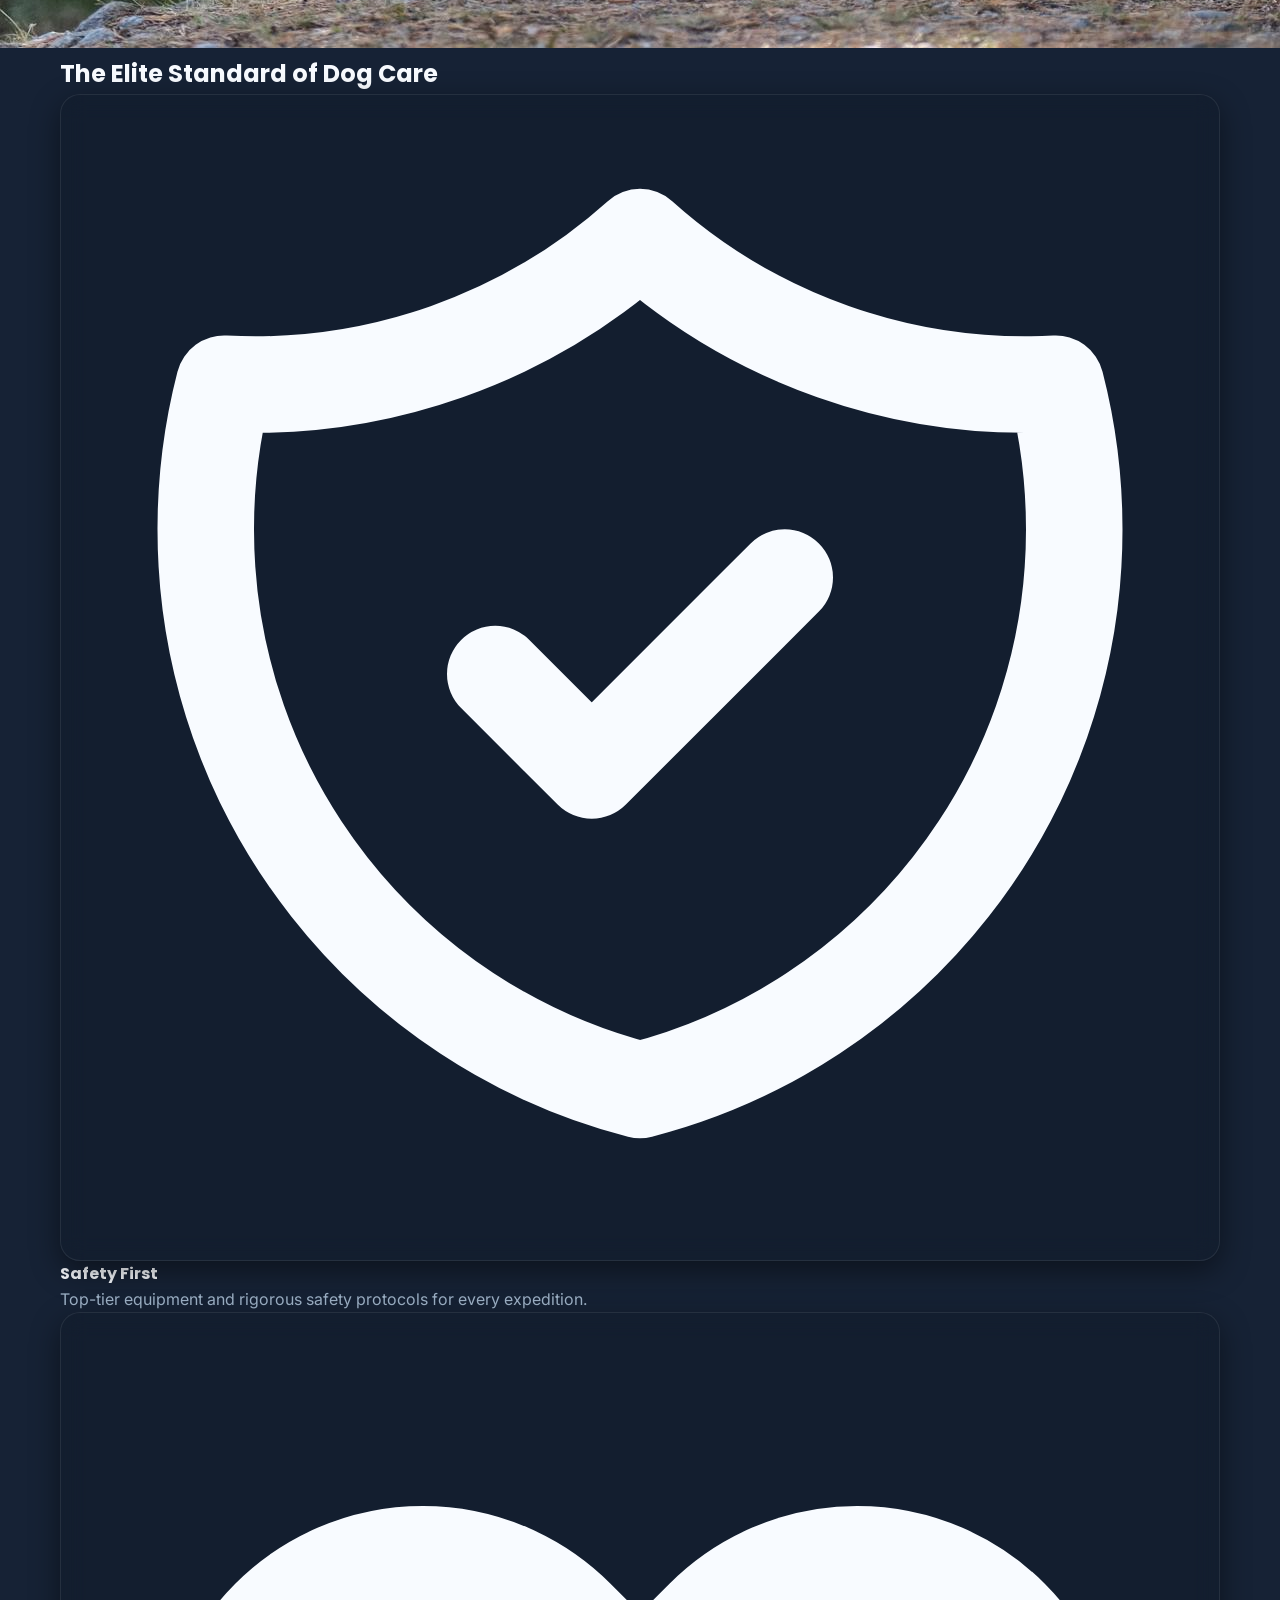
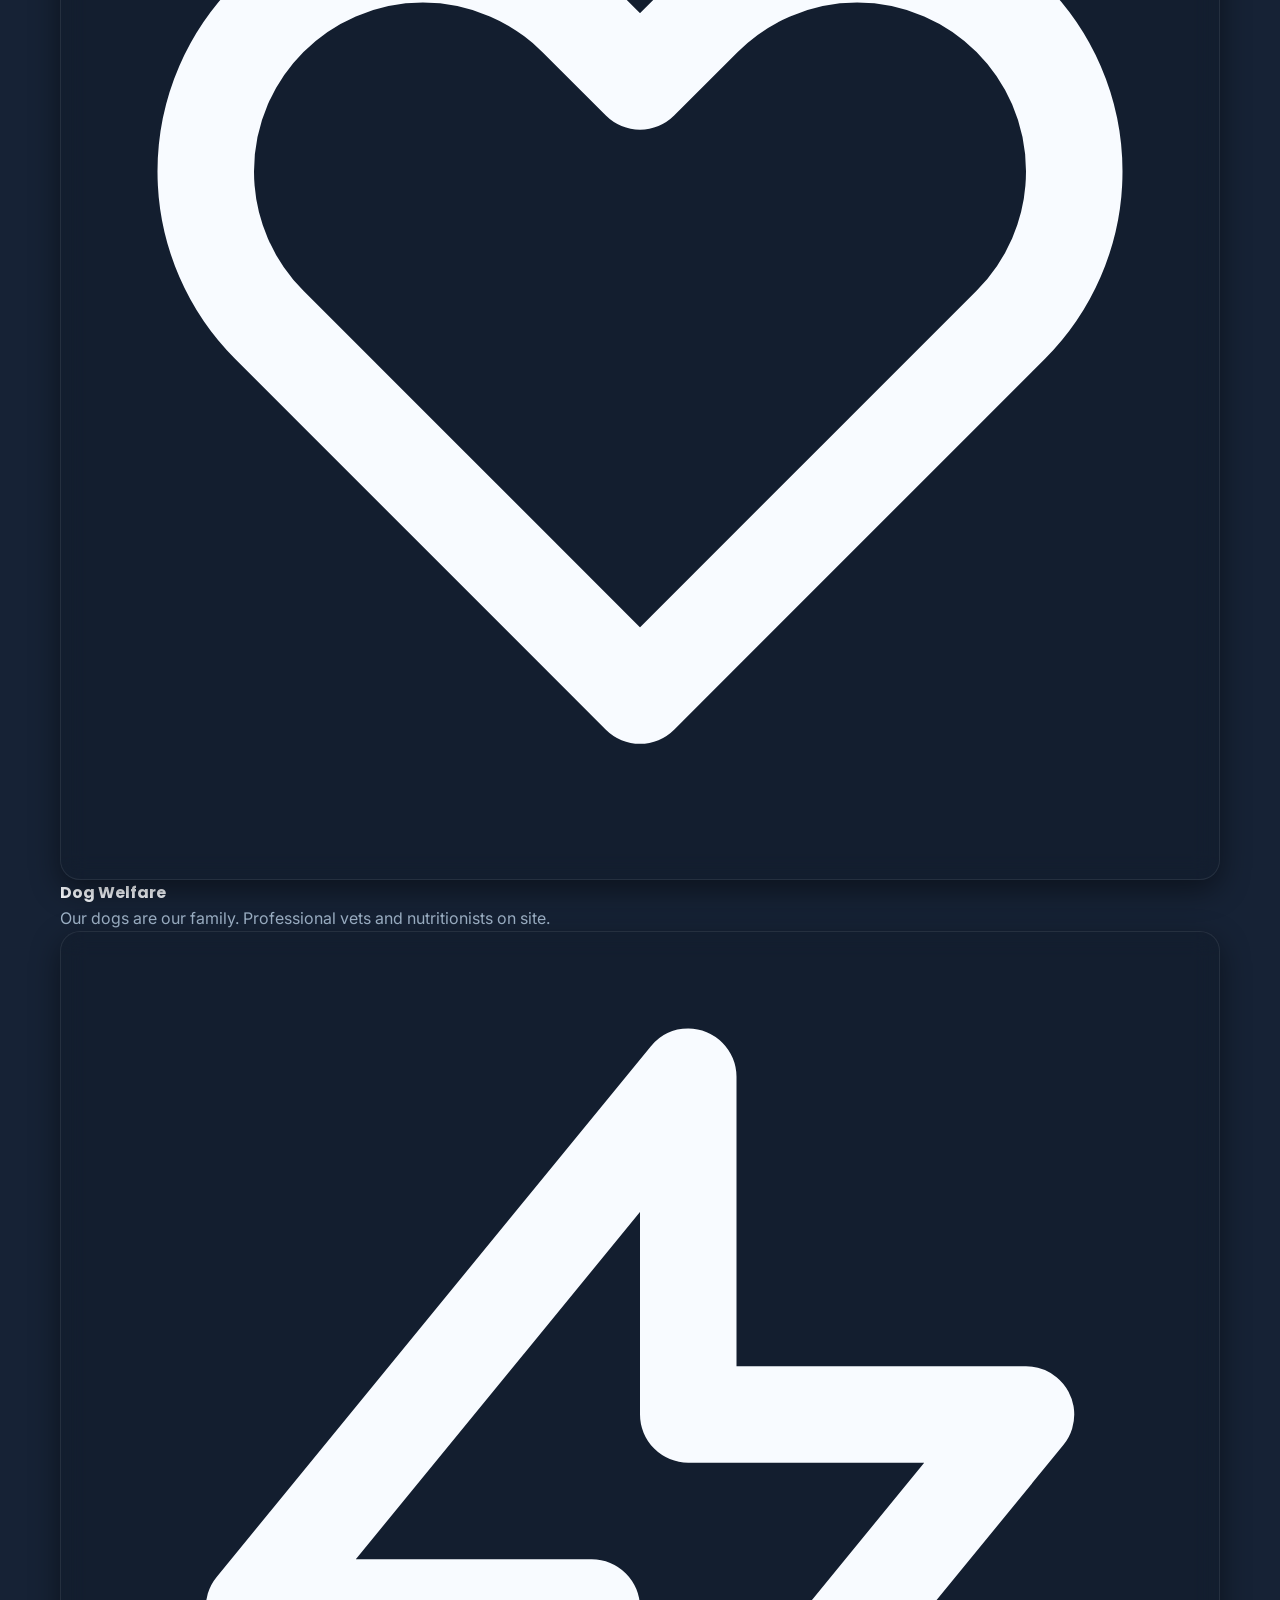
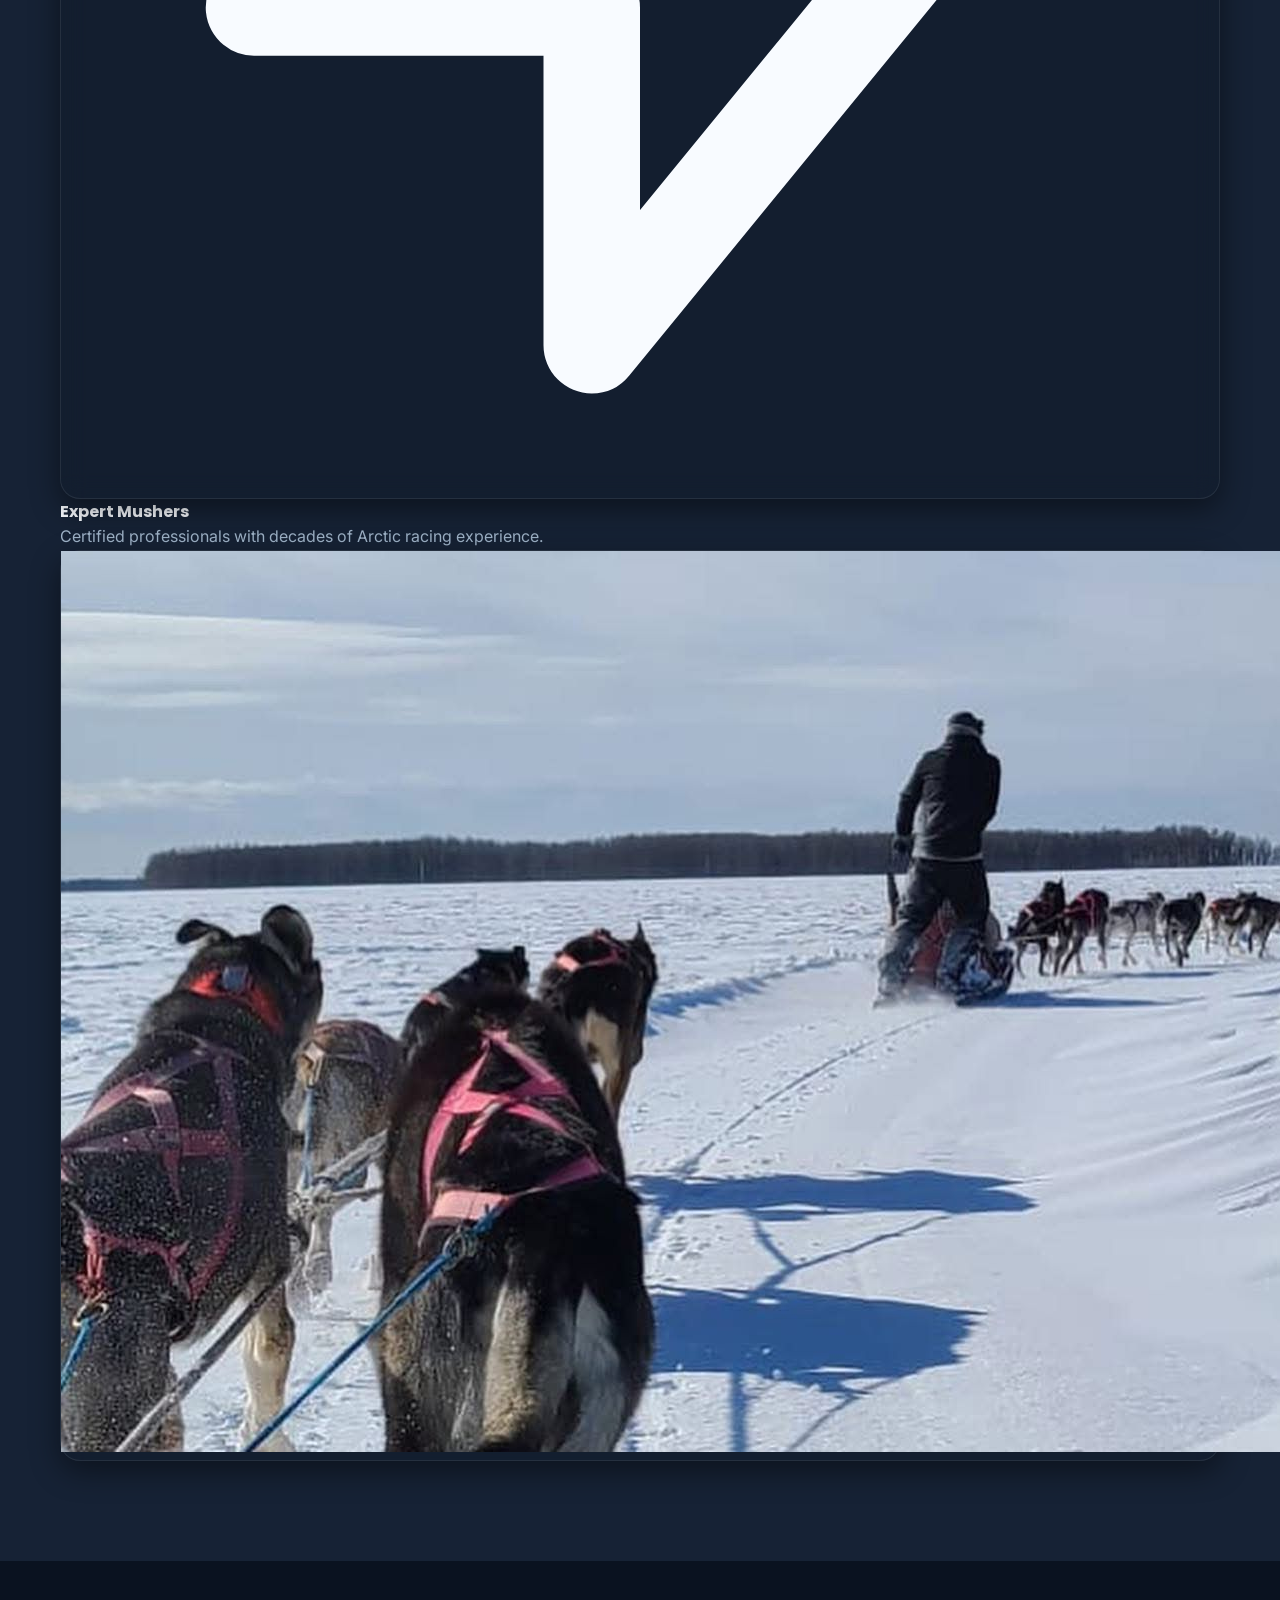
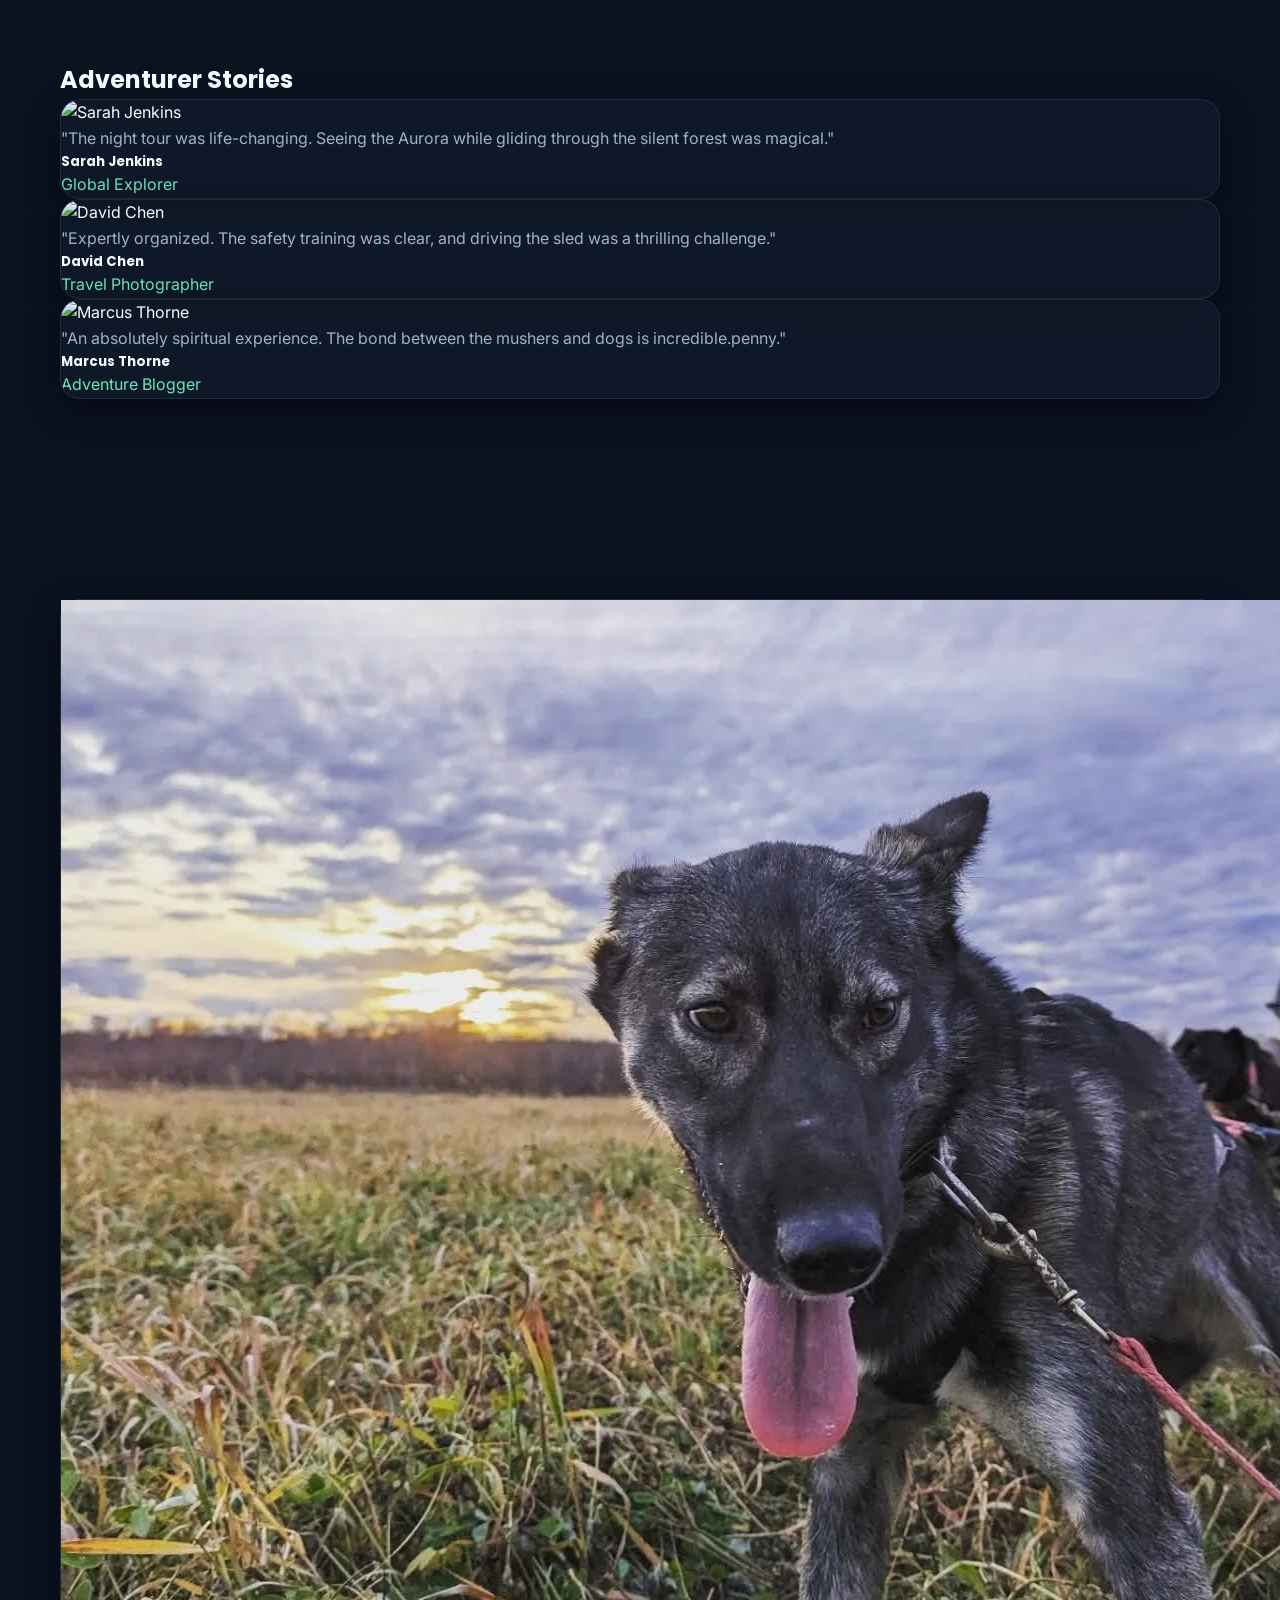
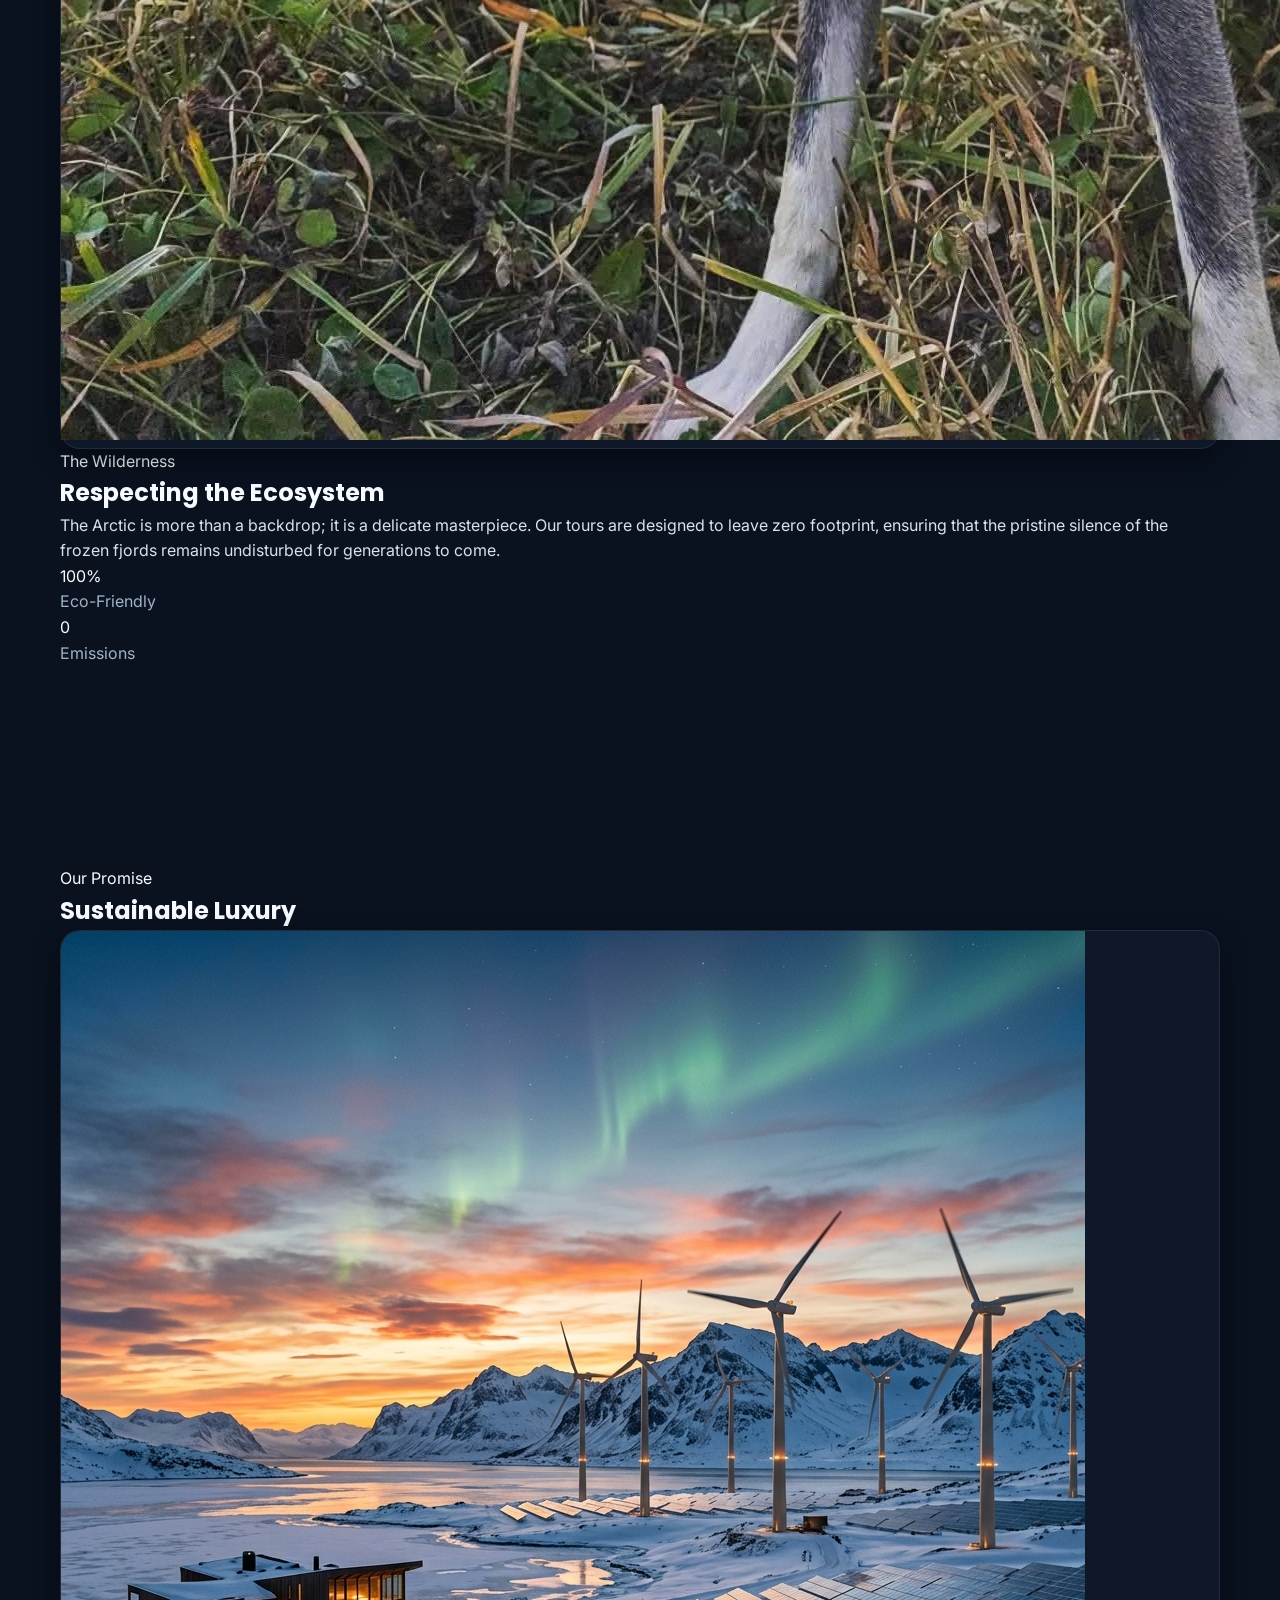
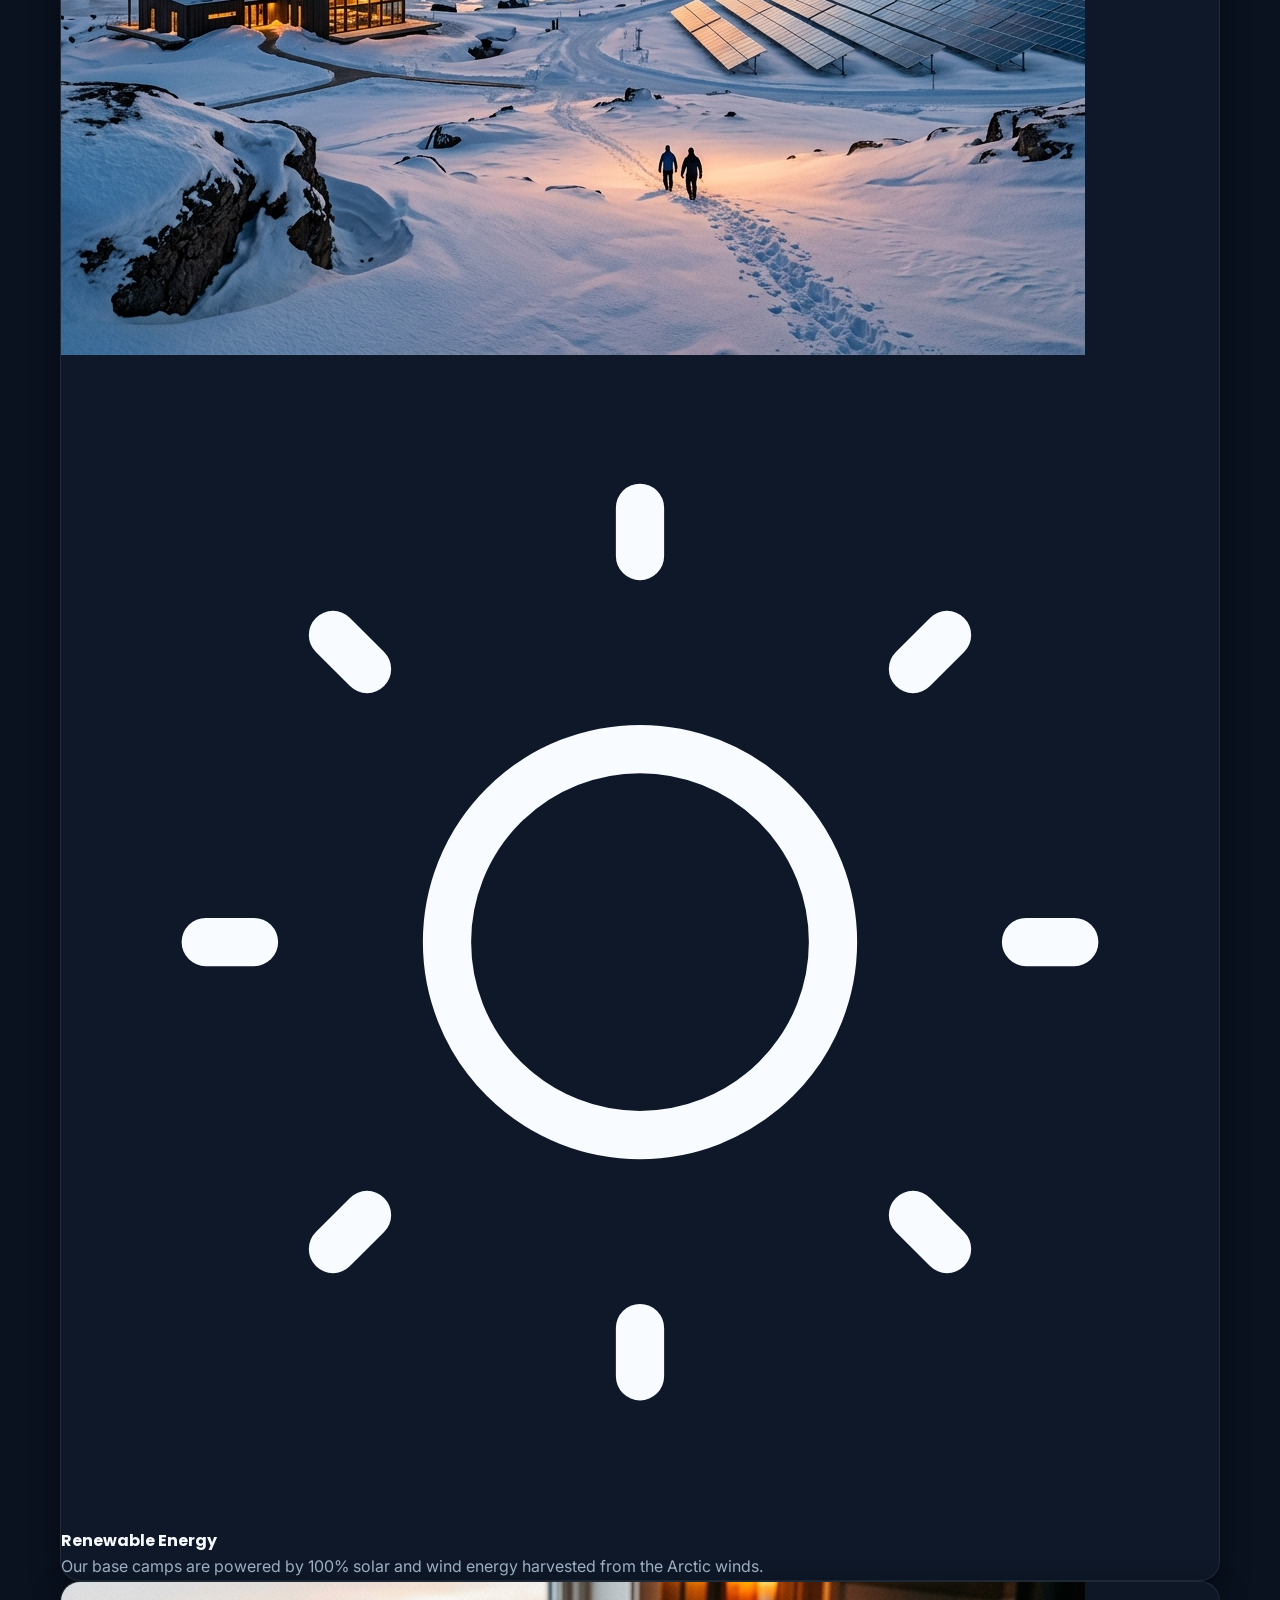
==== commit 2da59aa9: "ds" ====
--- a/index.html
+++ b/index.html
@@ -394,7 +394,7 @@
                         alt="David Chen" class="w-full h-full object-cover object-center scale-110">
                 </div>
                 <p class="italic text-muted mb-6">"Expertly organized. The safety training was clear, and driving the
-                    sled was a thrilling challenge I'll never forget."</p>
+                    sled was a thrilling challenge."</p>
                 <h5 class="font-bold">David Chen</h5>
                 <span class="text-aurora text-xs uppercase tracking-widest">Travel Photographer</span>
             </div>
@@ -406,7 +406,7 @@
                         class="w-full h-full object-cover object-center scale-110">
                 </div>
                 <p class="italic text-muted mb-6">"An absolutely spiritual experience. The bond between the mushers and
-                    dogs is incredible. Worth every penny."</p>
+                    dogs is incredible.penny."</p>
                 <h5 class="font-bold">Marcus Thorne</h5>
                 <span class="text-aurora text-xs uppercase tracking-widest">Adventure Blogger</span>
             </div>
@@ -554,17 +554,27 @@
                     heart of the North.</p>
                 <div class="flex space-x-4">
                     <a href="#"
-                        class="w-10 h-10 glass flex items-center justify-center hover:text-ice transition-all group">
+                        class="w-10 h-10 glass flex items-center justify-center text-white hover:text-ice transition-all group"
+                        title="Instagram">
                         <svg class="w-5 h-5" fill="currentColor" viewBox="0 0 24 24">
                             <path
-                                d="M24 4.557c-.883.392-1.832.656-2.828.775 1.017-.609 1.798-1.574 2.165-2.724-.951.564-2.005.974-3.127 1.195-.897-.957-2.178-1.555-3.594-1.555-3.179 0-5.515 2.966-4.797 6.045-4.091-.205-7.719-2.165-10.148-5.144-1.29 2.213-.669 5.108 1.523 6.574-.806-.026-1.566-.247-2.229-.616-.054 2.281 1.581 4.415 3.949 4.89-.693.188-1.452.232-2.224.084.626 1.956 2.444 3.379 4.6 3.419-2.07 1.623-4.678 2.348-7.29 2.04 2.179 1.397 4.768 2.212 7.548 2.212 9.142 0 14.307-7.721 13.995-14.646.962-.695 1.797-1.562 2.457-2.549z" />
+                                d="M12 2.163c3.204 0 3.584.012 4.85.07 1.366.062 2.633.334 3.608 1.308.975.975 1.247 2.242 1.308 3.608.058 1.266.07 1.646.07 4.85s-.012 3.584-.07 4.85c-.062 1.366-.334 2.633-1.308 3.608-.975.975-2.242 1.247-3.608 1.308-1.266.058-1.646.07-4.85.07s-3.584-.012-4.85-.07c-1.366-.062-2.633-.334-3.608-1.308-.975-.975-1.247-2.242-1.308-3.608-.058-1.266-.07-1.646-.07-4.85s.012-3.584.07-4.85c.062-1.366.334-2.633 1.308-3.608.975-.975 2.242-1.247 3.608-1.308 1.266-.058-1.646-.07 4.85-.07zm0-2.163c-3.259 0-3.667.014-4.947.072-4.358.2-6.78 2.618-6.98 6.98-.059 1.281-.073 1.689-.073 4.948 0 3.259.014 3.668.072 4.948.2 4.358 2.618 6.98 6.98 1.281.058 1.689.072 4.948.072 3.259 0 3.668-.014 4.948-.072 4.354-.2 6.782-2.618 6.979-6.98.059-1.28.073-1.689.073-4.948 0-3.259-.014-3.667-.072-4.947-.196-4.354-2.617-6.78-6.979-6.98-1.281-.059-1.69-.073-4.949-.073zm0 5.838c-3.403 0-6.162 2.759-6.162 6.162s2.759 6.163 6.162 6.163 6.162-2.759 6.162-6.163-2.759-6.162-6.162-6.162zm0 10.162c-2.209 0-4-1.79-4-4 0-2.209 1.791-4 4-4s4 1.791 4 4c0 2.21-1.791 4-4 4zm6.406-11.845c-.796 0-1.441.645-1.441 1.44s.645 1.44 1.441 1.44c.795 0 1.439-.645 1.439-1.44s-.644-1.44-1.439-1.44z" />
                         </svg>
                     </a>
                     <a href="#"
-                        class="w-10 h-10 glass flex items-center justify-center hover:text-ice transition-all group">
+                        class="w-10 h-10 glass flex items-center justify-center text-white hover:text-ice transition-all group"
+                        title="Facebook">
                         <svg class="w-5 h-5" fill="currentColor" viewBox="0 0 24 24">
                             <path
-                                d="M12 2.163c3.204 0 3.584.012 4.85.07 1.366.062 2.633.334 3.608 1.308.975.975 1.247 2.242 1.308 3.608.058 1.266.07 1.646.07 4.85s-.012 3.584-.07 4.85c-.062 1.366-.334 2.633-1.308 3.608-.975.975-2.242 1.247-3.608 1.308-1.266.058-1.646.07-4.85.07s-3.584-.012-4.85-.07c-1.366-.062-2.633-.334-3.608-1.308-.975-.975-1.247-2.242-1.308-3.608-.058-1.266-.07-1.646-.07-4.85s.012-3.584.07-4.85c.062-1.366.334-2.633 1.308-3.608.975-.975 2.242-1.247 3.608-1.308 1.266-.058-1.646-.07 4.85-.07zm0-2.163c-3.259 0-3.667.014-4.947.072-4.358.2-6.78 2.618-6.98 6.98-.059 1.281-.073 1.689-.073 4.948 0 3.259.014 3.668.072 4.948.2 4.358 2.618 6.98 6.98 1.281.058 1.689.072 4.948.072 3.259 0 3.668-.014 4.948-.072 4.354-.2 6.782-2.618 6.979-6.98.059-1.28.073-1.689.073-4.948 0-3.259-.014-3.667-.072-4.947-.196-4.354-2.617-6.78-6.979-6.98-1.281-.059-1.69-.073-4.949-.073zm0 5.838c-3.403 0-6.162 2.759-6.162 6.162s2.759 6.163 6.162 6.163 6.162-2.759 6.162-6.163-2.759-6.162-6.162-6.162zm0 10.162c-2.209 0-4-1.79-4-4 0-2.209 1.791-4 4-4s4 1.791 4 4c0 2.21-1.791 4-4 4zm6.406-11.845c-.796 0-1.441.645-1.441 1.44s.645 1.44 1.441 1.44c.795 0 1.439-.645 1.439-1.44s-.644-1.44-1.439-1.44z" />
+                                d="M24 12.073c0-6.627-5.373-12-12-12s-12 5.373-12 12c0 5.99 4.388 10.954 10.125 11.854v-8.385H7.078v-3.47h3.047V9.43c0-3.007 1.792-4.669 4.533-4.669 1.312 0 2.686.235 2.686.235v2.953H15.83c-1.491 0-1.956.925-1.956 1.874v2.25h3.328l-.532 3.47h-2.796v8.385C19.612 23.027 24 18.062 24 12.073z" />
+                        </svg>
+                    </a>
+                    <a href="#"
+                        class="w-10 h-10 glass flex items-center justify-center text-white hover:text-ice transition-all group"
+                        title="Twitter">
+                        <svg class="w-5 h-5" fill="currentColor" viewBox="0 0 24 24">
+                            <path
+                                d="M23.953 4.57a10 10 0 01-2.825.775 4.958 4.958 0 002.163-2.723c-.951.555-2.005.959-3.127 1.184a4.92 4.92 0 00-8.384 4.482C7.69 8.095 4.067 6.13 1.64 3.162a4.822 4.822 0 00-.666 2.475c0 1.71.87 3.213 2.188 4.096a4.904 4.904 0 01-2.228-.616v.06a4.923 4.923 0 003.946 4.84 4.996 4.996 0 01-2.212.085 4.936 4.936 0 004.604 3.417 9.867 9.867 0 01-6.102 2.105c-.39 0-.779-.023-1.17-.067a13.995 13.995 0 007.557 2.209c9.053 0 13.998-7.496 13.998-13.985 0-.21 0-.42-.015-.63A9.935 9.935 0 0024 4.59z" />
                         </svg>
                     </a>
                 </div>
--- a/css/style.css
+++ b/css/style.css
@@ -536,6 +536,23 @@
 .light-mode .glow-text { text-shadow: none !important; }
 .light-mode .stars-overlay { opacity: 0.03; }
 
+/* Keep-white should be blue in light mode for contrast, white in dark mode */
+.keep-white { color: #ffffff; }
+.light-mode .keep-white { color: #0369a1 !important; }
+
+.light-mode .text-primary-accent { color: #0369a1 !important; }
+
+/* Improved visibility for badges on images in light mode */
+.light-mode .absolute span.bg-white\/10,
+.light-mode .absolute span.bg-white\/20,
+.light-mode .absolute .glass {
+    background: rgba(255, 255, 255, 0.95) !important;
+    color: #0369a1 !important;
+    border-color: rgba(3, 105, 161, 0.3) !important;
+    box-shadow: 0 4px 12px rgba(0, 0, 0, 0.1) !important;
+    font-weight: 700 !important;
+}
+
 /* Weather Widget Light Mode Fix */
 .light-mode .weather-widget {
     background: rgba(255, 255, 255, 0.8) !important;
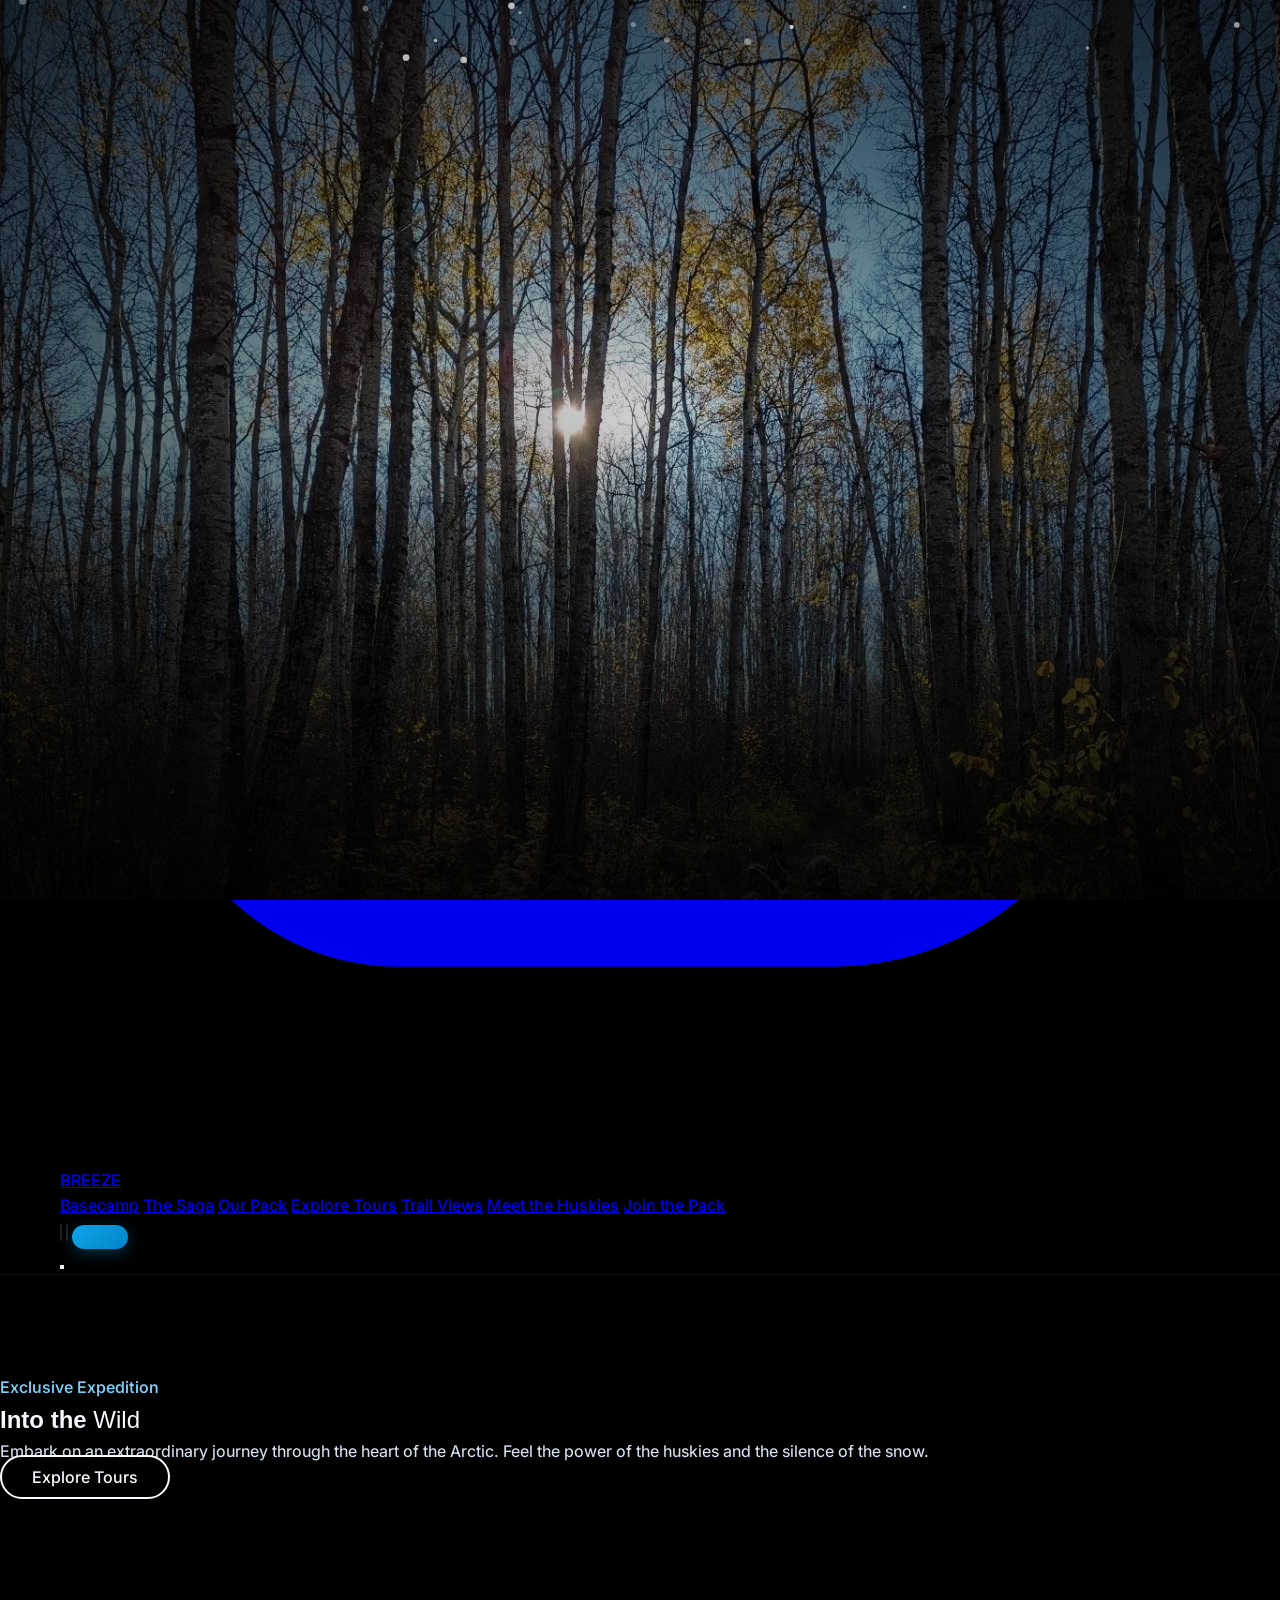
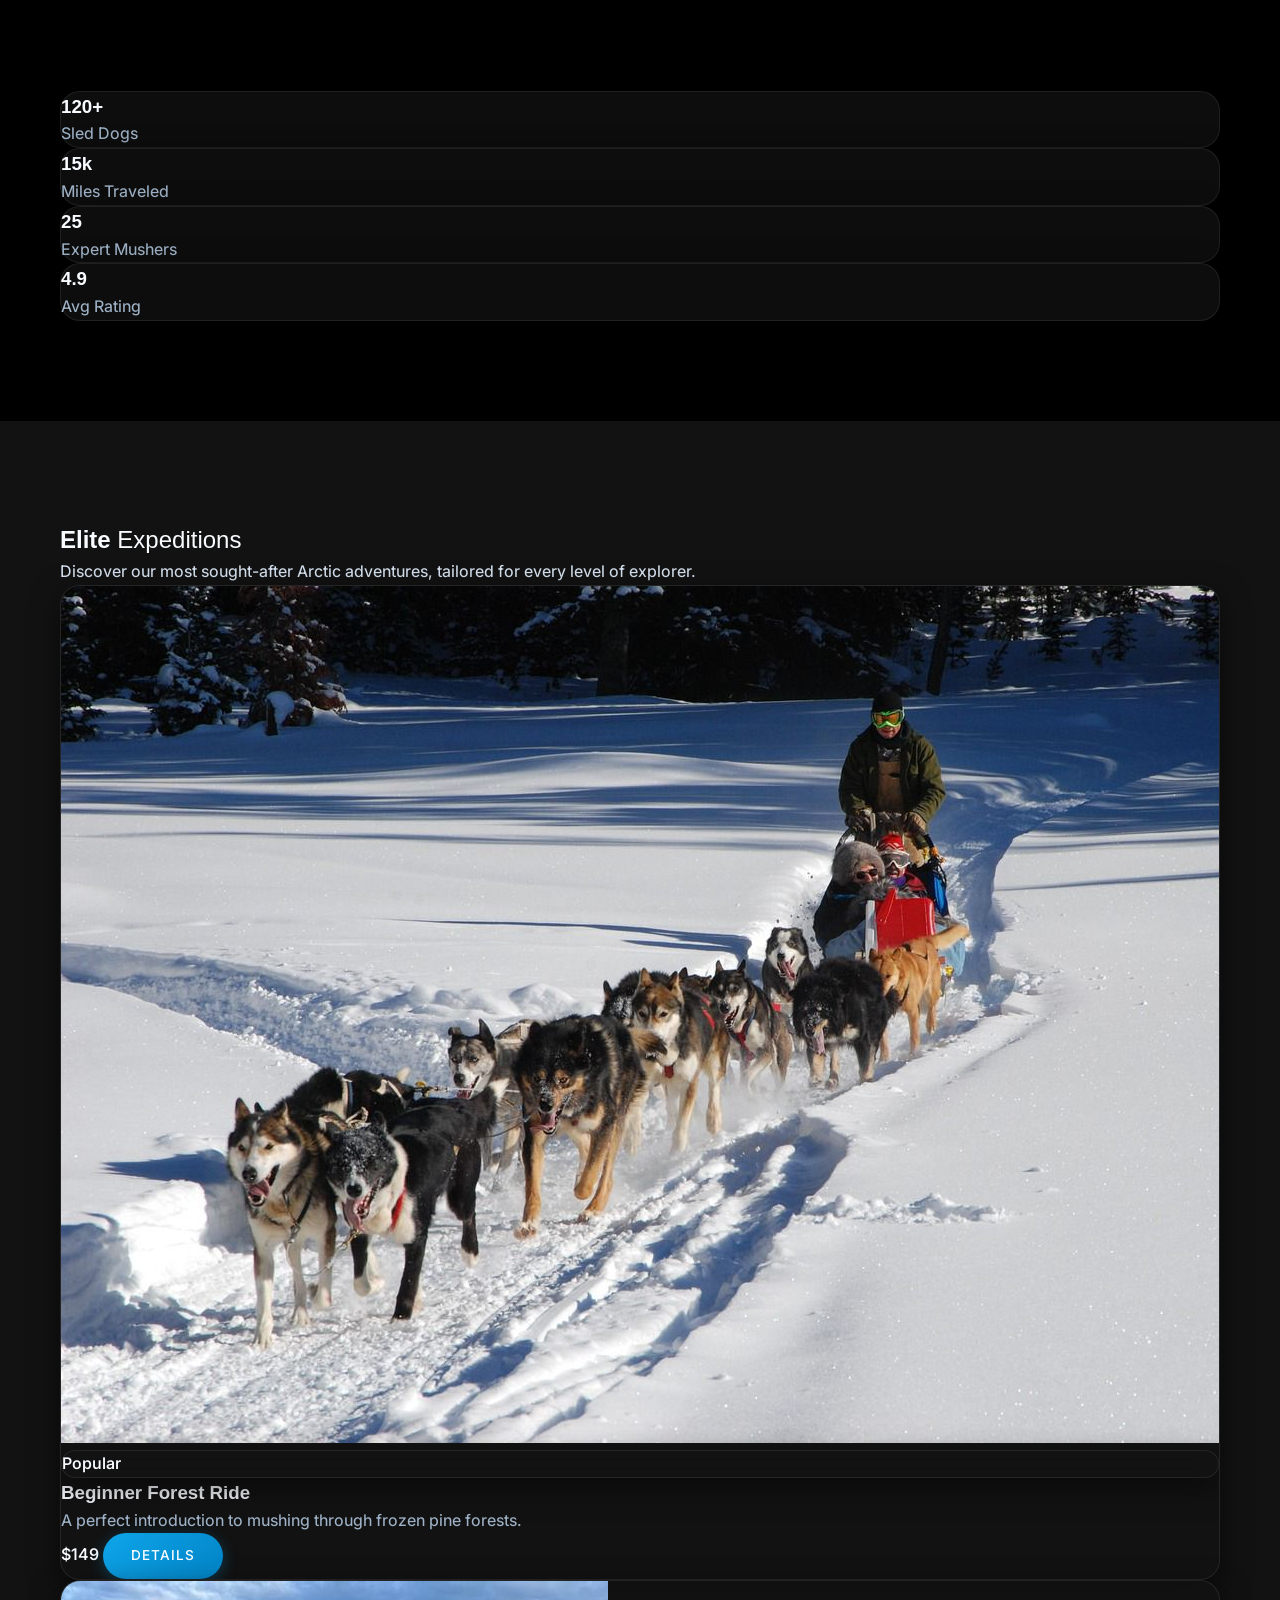
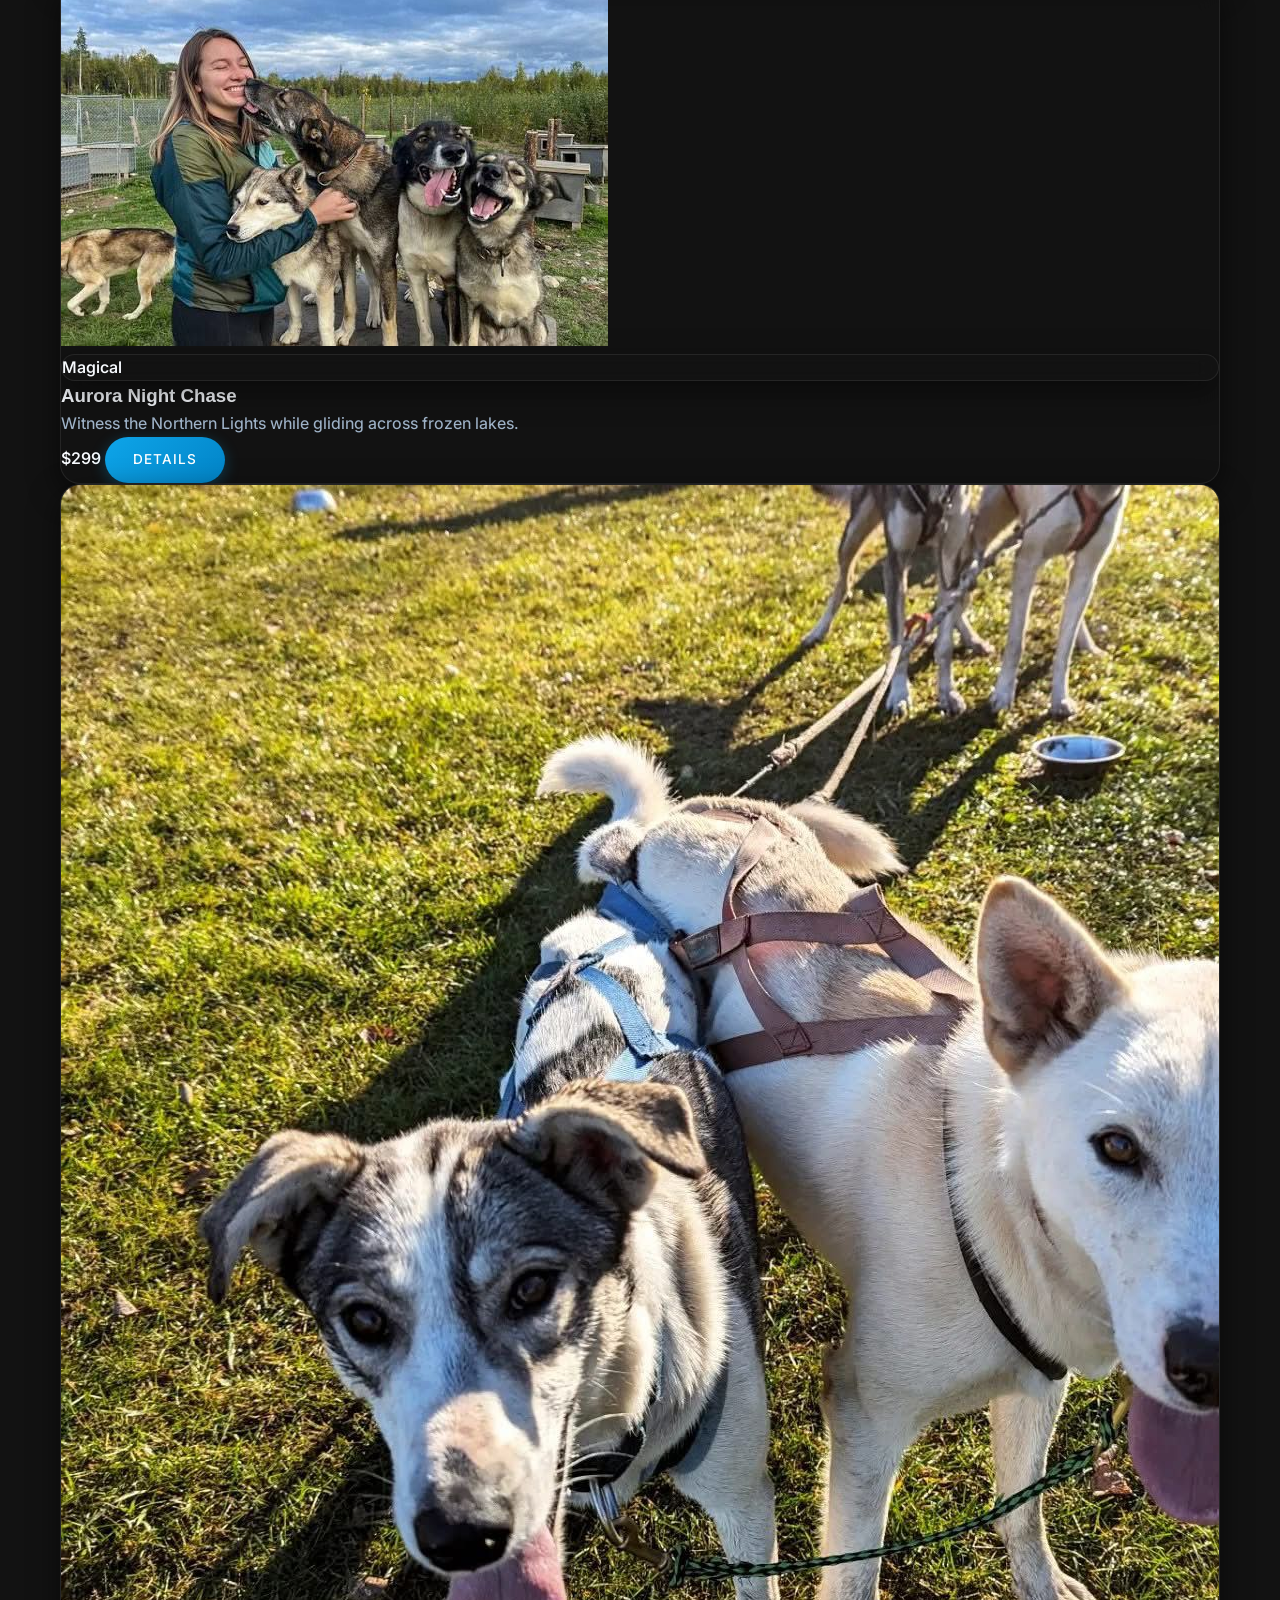
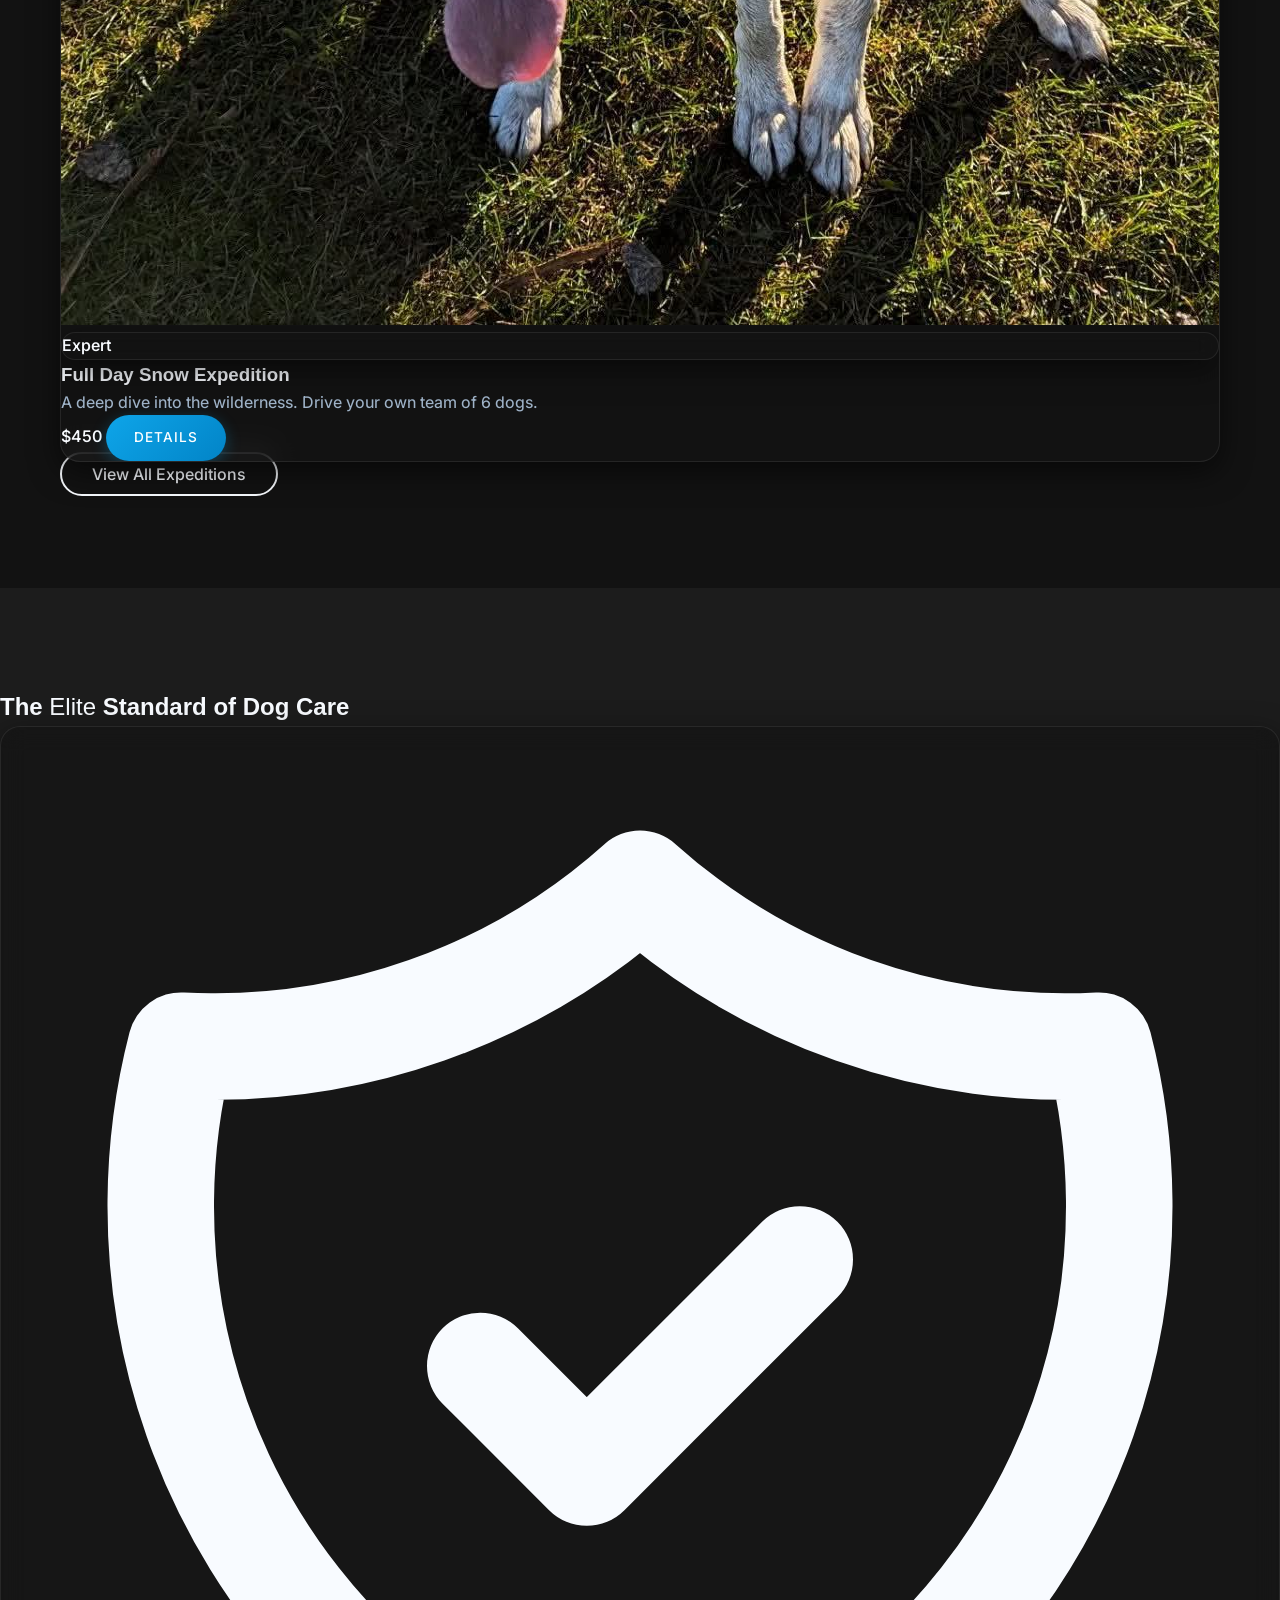
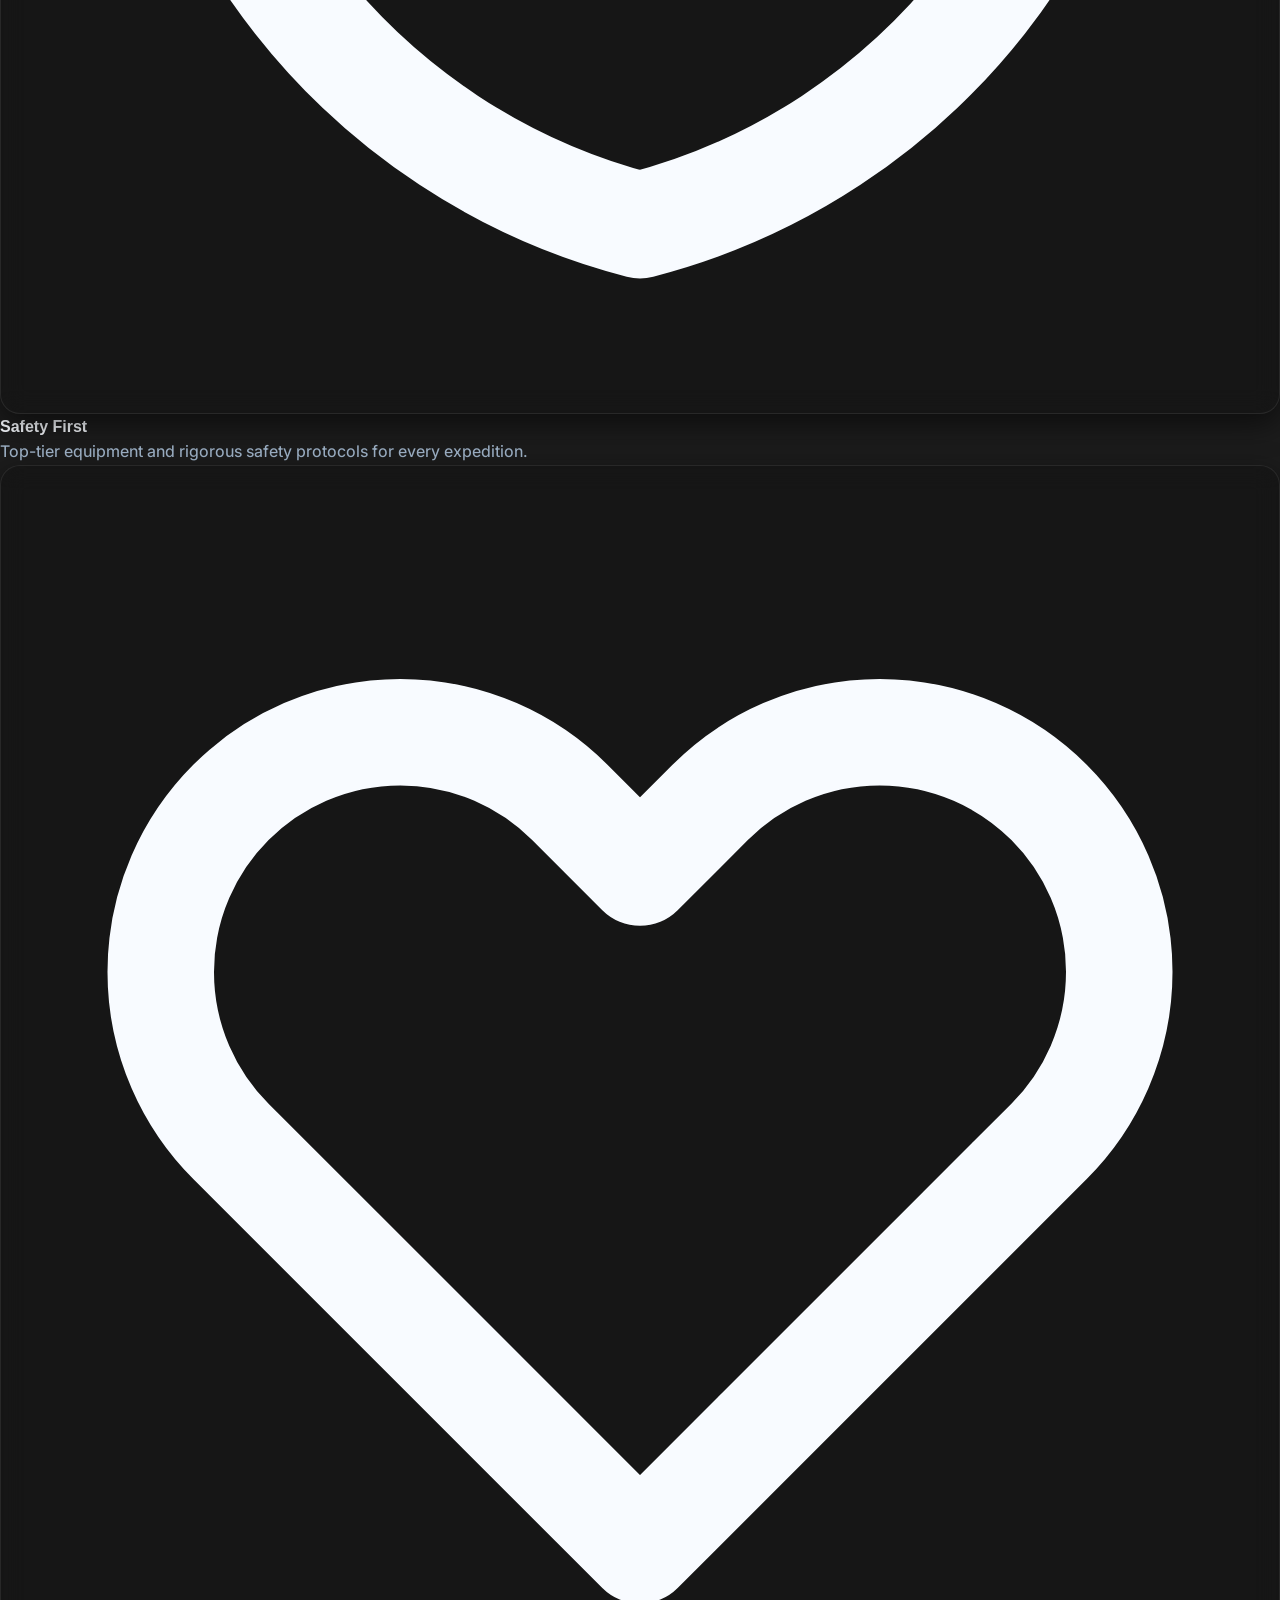
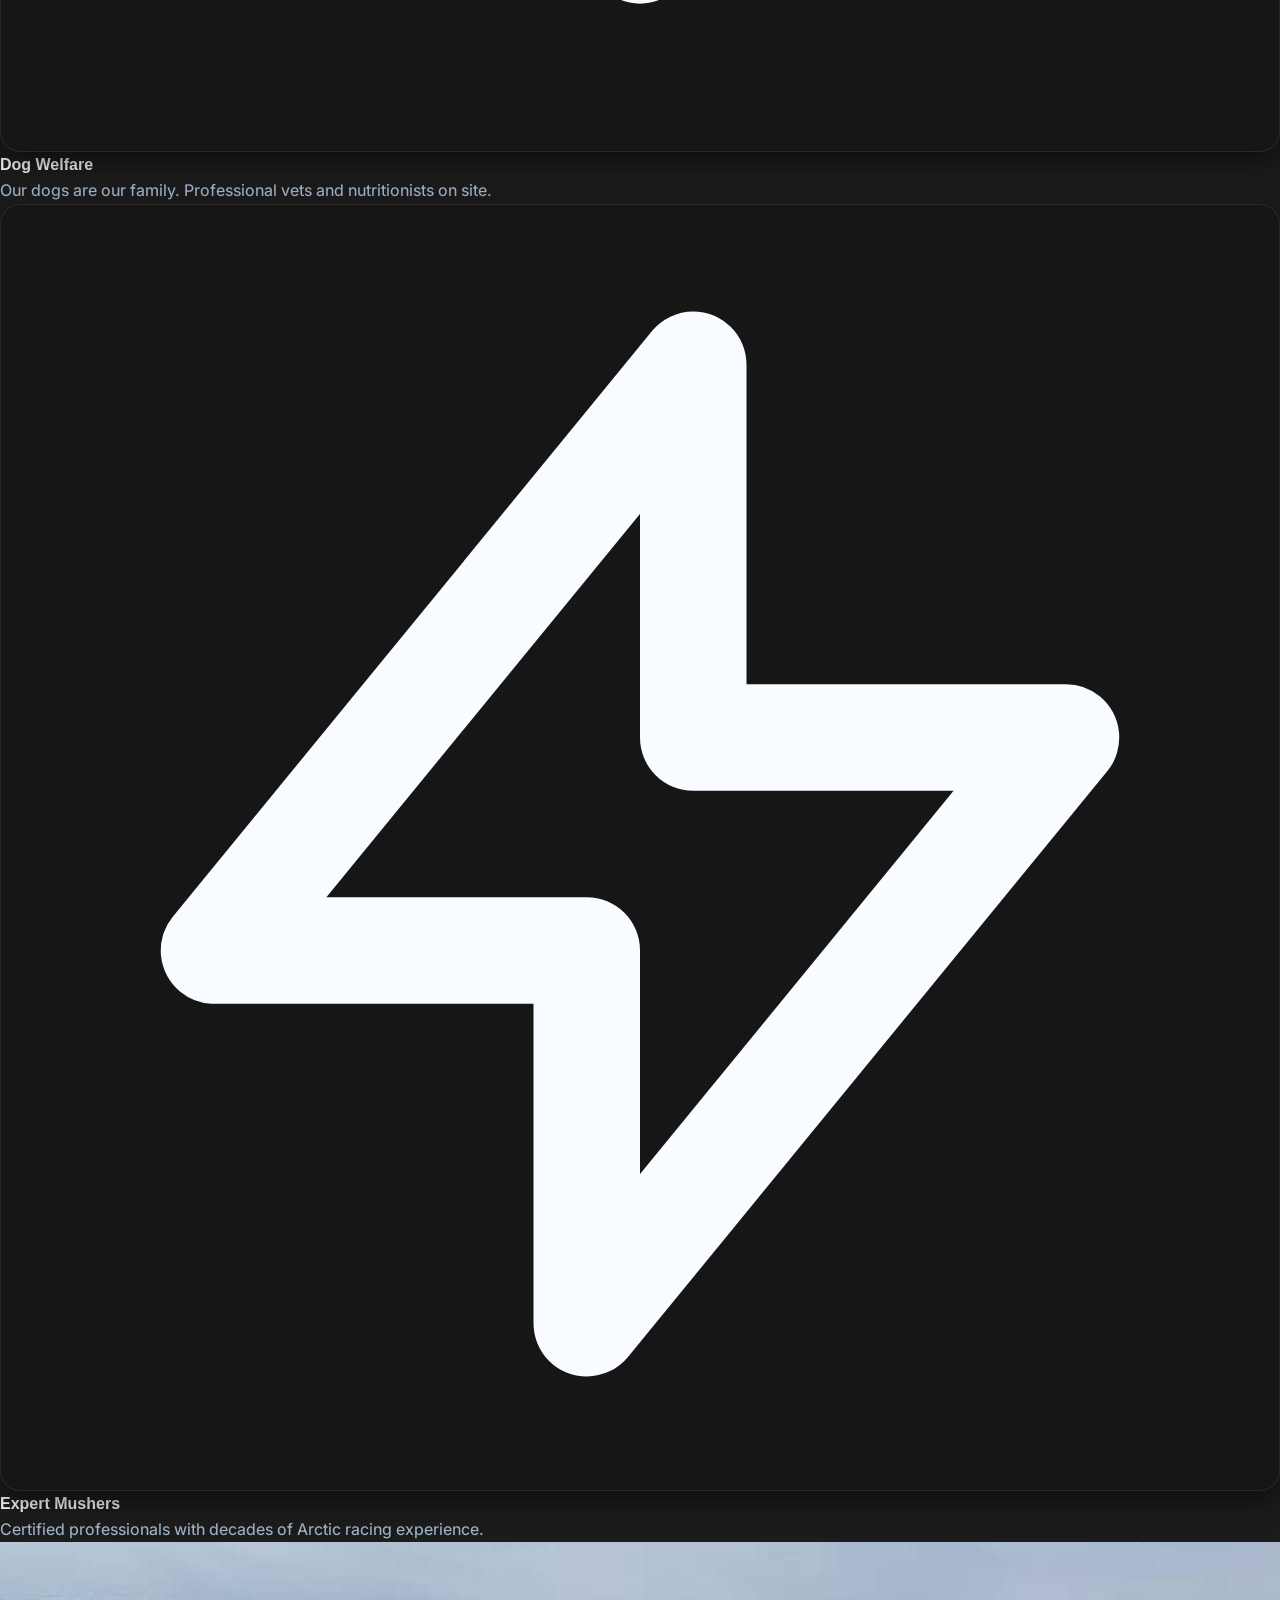
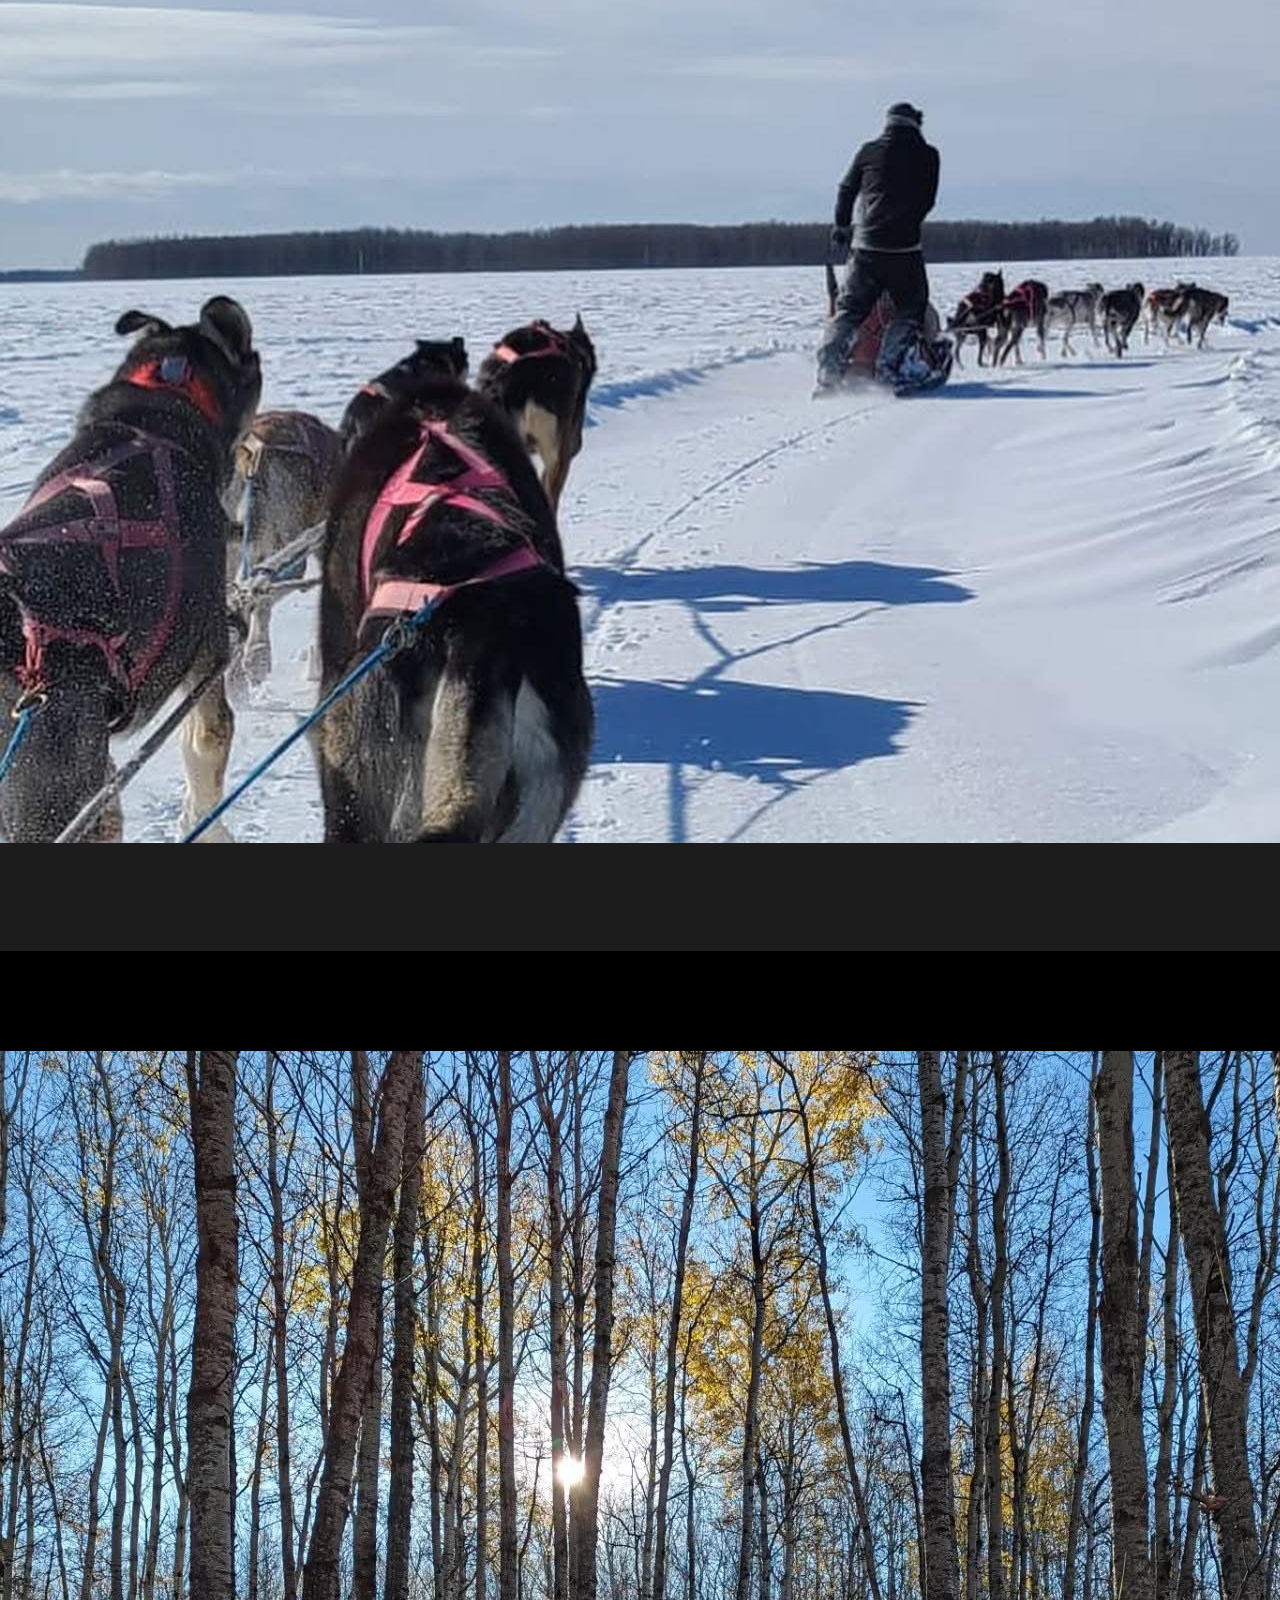
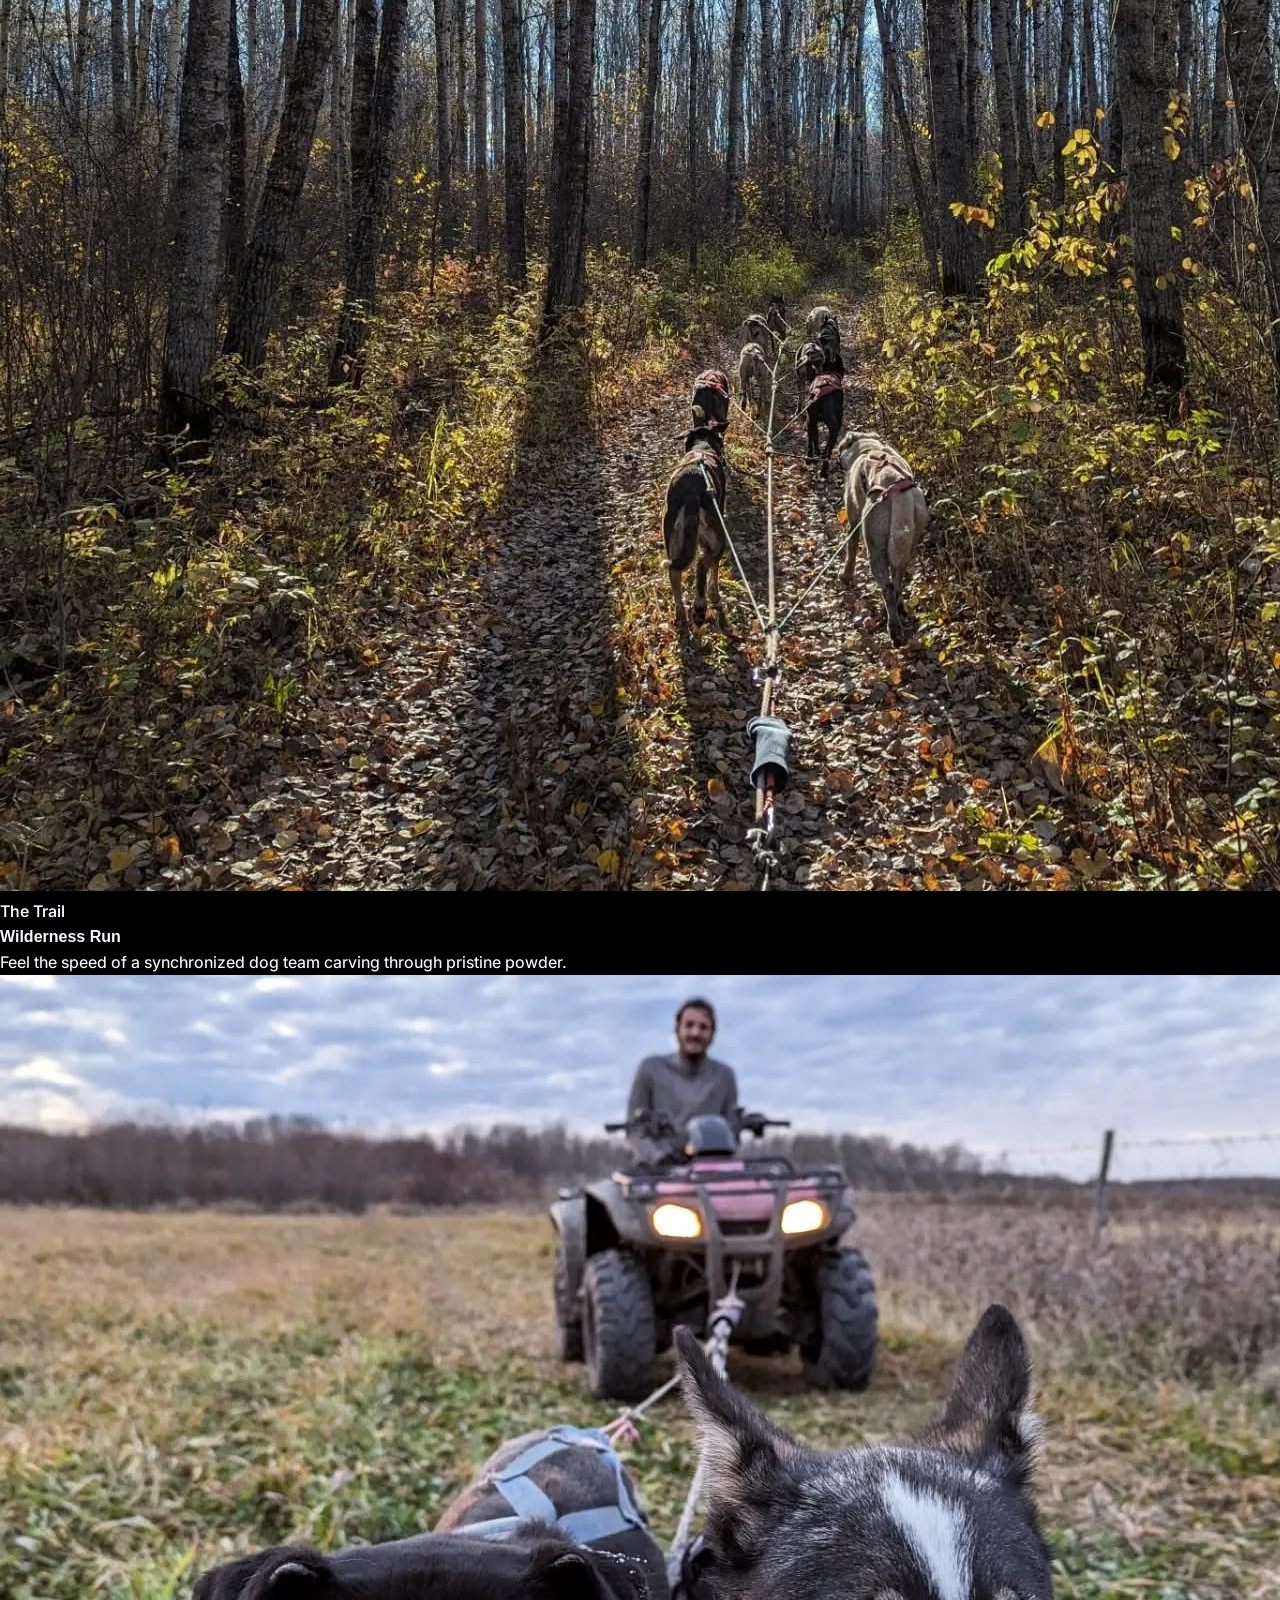
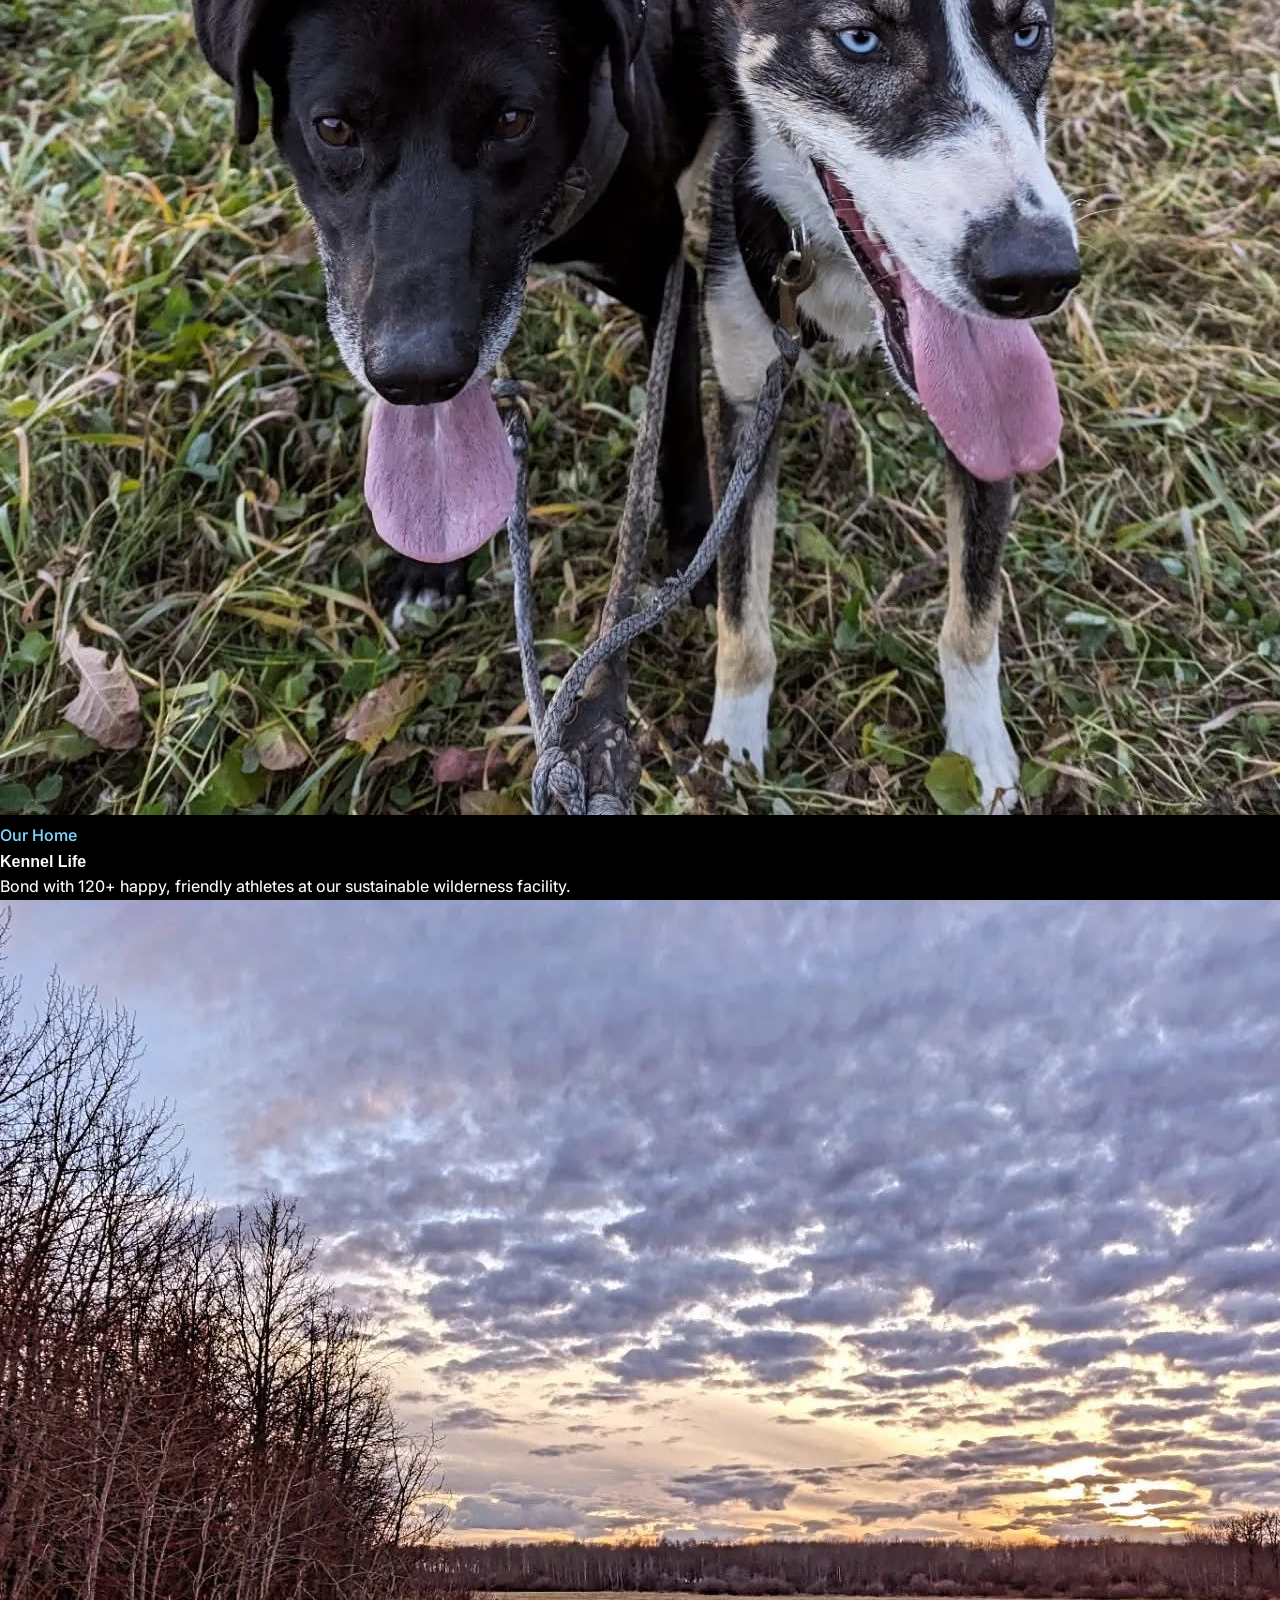
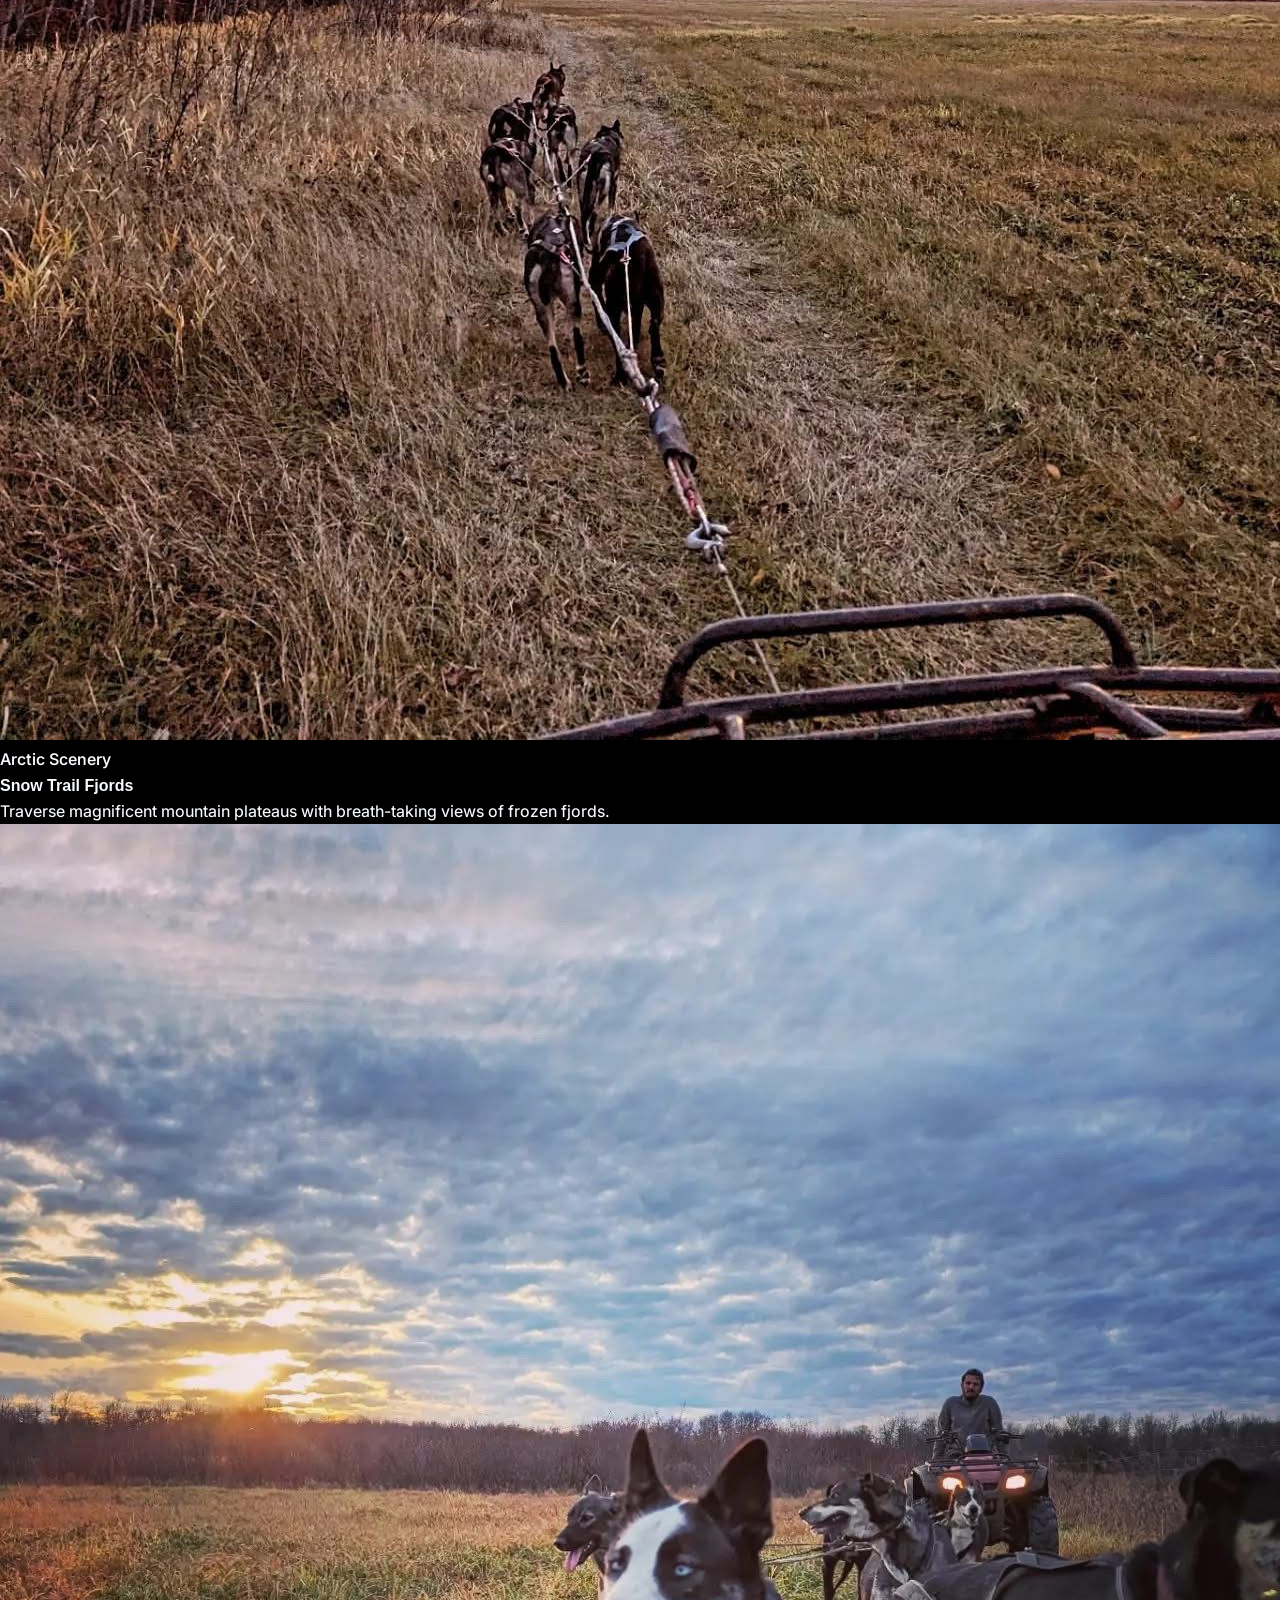
==== commit 3868519b: "w" ====
--- a/index.html
+++ b/index.html
@@ -84,14 +84,14 @@
             </a>
 
             <!-- Desktop Links & Icons -->
-            <div class="hidden lg:flex space-x-8 items-center font-medium">
-                <a href="index.html" class="hover:text-ice transition-colors">Home</a>
-                <a href="home2.html" class="hover:text-ice transition-colors">Home 2</a>
-                <a href="about.html" class="hover:text-ice transition-colors">About</a>
-                <a href="tours.html" class="hover:text-ice transition-colors">Tours</a>
-                <a href="gallery.html" class="hover:text-ice transition-colors">Gallery</a>
-                <a href="dogs.html" class="hover:text-ice transition-colors">Dogs</a>
-                <a href="contact.html" class="hover:text-ice transition-colors">Contact</a>
+            <div class="hidden xl:flex space-x-8 items-center font-medium">
+                <a href="index.html" class="hover:text-ice transition-colors">Basecamp</a>
+                <a href="home2.html" class="hover:text-ice transition-colors">The Saga</a>
+                <a href="about.html" class="hover:text-ice transition-colors">Our Pack</a>
+                <a href="tours.html" class="hover:text-ice transition-colors">Explore Tours</a>
+                <a href="gallery.html" class="hover:text-ice transition-colors">Trail Views</a>
+                <a href="dogs.html" class="hover:text-ice transition-colors">Meet the Huskies</a>
+                <a href="contact.html" class="hover:text-ice transition-colors">Join the Pack</a>
 
                 <!-- Icons Group -->
                 <div class="flex items-center space-x-3 ml-4 border-l border-white/10 pl-6">
@@ -113,11 +113,11 @@
                         <svg class="w-5 h-5 group-hover:-translate-x-1 transition-transform" fill="none"
                             stroke="currentColor" viewBox="0 0 24 24">
                             <path stroke-linecap="round" stroke-linejoin="round" stroke-width="2"
-                                d="M3 5h12M9 19H3m12-7H3m15-9v18m3-3l-3 3m0 0l-3-3"></path>
+                                d="M8 7h12m0 0l-4-4m4 4l-4 4m0 6H4m0 0l4 4m-4-4l4-4"></path>
                         </svg>
                     </button>
                     <!-- Book Now Icon -->
-                    <a href="booking.html" class="p-2.5 btn-premium group" title="Book Now">
+                    <a href="booking.html" class="p-2.5 btn-premium group" title="Book a Ride">
                         <svg class="w-6 h-6 group-hover:scale-110 transition-transform" fill="none"
                             stroke="currentColor" viewBox="0 0 24 24">
                             <path stroke-linecap="round" stroke-linejoin="round" stroke-width="2"
@@ -129,7 +129,7 @@
             </div>
 
             <!-- Burger -->
-            <button class="burger-menu lg:hidden flex flex-col space-y-1.5 focus:outline-none">
+            <button class="burger-menu xl:hidden flex flex-col space-y-1.5 focus:outline-none">
                 <span class="w-8 h-0.5 bg-white transition-all"></span>
                 <span class="w-8 h-0.5 bg-white transition-all"></span>
                 <span class="w-8 h-0.5 bg-white transition-all"></span>
@@ -138,14 +138,14 @@
     </nav>
 
     <!-- Mobile Menu -->
-    <div class="mobile-menu lg:hidden">
-        <a href="index.html" class="text-2xl py-4 hover:text-ice">Home</a>
-        <a href="home2.html" class="text-2xl py-4 hover:text-ice">Home 2</a>
-        <a href="about.html" class="text-2xl py-4 hover:text-ice">About</a>
-        <a href="tours.html" class="text-2xl py-4 hover:text-ice">Tours</a>
-        <a href="gallery.html" class="text-2xl py-4 hover:text-ice">Gallery</a>
-        <a href="dogs.html" class="text-2xl py-4 hover:text-ice">Dogs</a>
-        <a href="contact.html" class="text-2xl py-4 hover:text-ice">Contact</a>
+    <div class="mobile-menu xl:hidden">
+        <a href="index.html" class="text-2xl py-4 hover:text-ice">Basecamp</a>
+        <a href="home2.html" class="text-2xl py-4 hover:text-ice">The Saga</a>
+        <a href="about.html" class="text-2xl py-4 hover:text-ice">Our Pack</a>
+        <a href="tours.html" class="text-2xl py-4 hover:text-ice">Explore Tours</a>
+        <a href="gallery.html" class="text-2xl py-4 hover:text-ice">Trail Views</a>
+        <a href="dogs.html" class="text-2xl py-4 hover:text-ice">Meet the Huskies</a>
+        <a href="contact.html" class="text-2xl py-4 hover:text-ice">Join the Pack</a>
 
         <!-- Mobile Icons -->
         <div class="flex space-x-4 mt-10">
@@ -159,7 +159,7 @@
             <button id="rtl-toggle-mobile" class="p-5 glass rounded-2xl text-ice border border-white/10">
                 <svg class="w-8 h-8" fill="none" stroke="currentColor" viewBox="0 0 24 24">
                     <path stroke-linecap="round" stroke-linejoin="round" stroke-width="2"
-                        d="M3 5h12M9 19H3m12-7H3m15-9v18m3-3l-3 3m0 0l-3-3"></path>
+                        d="M8 7h12m0 0l-4-4m4 4l-4 4m0 6H4m0 0l4 4m-4-4l4-4"></path>
                 </svg>
             </button>
             <a href="booking.html" class="p-5 btn-premium">
@@ -174,15 +174,21 @@
 
     <!-- Hero Section -->
     <section class="h-screen relative flex items-center justify-center text-center px-4 overflow-hidden">
-        <!-- Interactive Video Hero -->
-        <div class="hero-video-container">
-            <video autoplay muted loop playsinline class="hero-video">
+        <!-- Interactive Video Hero with Sled Dog Background Image -->
+        <div class="hero-video-container bg-cover bg-center"
+            style="background-image: url('image/WhatsApp Image 2026-05-09 at 3.18.58 PM.jpeg');">
+            <!-- Full-width Sled Dog Visual Overlay -->
+            <img src="image/WhatsApp Image 2026-05-09 at 3.18.58 PM.jpeg" alt="Sled Dog Expedition"
+                class="absolute inset-0 w-full h-full object-cover opacity-50 z-0 select-none pointer-events-none">
+            <!-- Dynamic Snowy Landscape Overlay -->
+            <video autoplay muted loop playsinline
+                class="hero-video opacity-25 mix-blend-screen relative z-10 select-none pointer-events-none">
                 <source
                     src="https://assets.mixkit.co/videos/preview/mixkit-arctic-landscape-with-mountains-and-snow-40012-large.mp4"
                     type="video/mp4">
             </video>
-            <div class="absolute inset-0 bg-gradient-to-b from-transparent via-primary-bg/40 to-primary-bg"></div>
-            <div class="stars-overlay opacity-20"></div>
+            <div class="absolute inset-0 bg-gradient-to-b from-transparent via-primary-bg/40 to-primary-bg z-20"></div>
+            <div class="stars-overlay opacity-20 z-20"></div>
         </div>
 
         <div class="relative z-10 hero-content max-w-4xl">
@@ -302,66 +308,120 @@
         </div>
     </section>
 
-    <!-- Why Choose Us -->
-    <section class="py-20 relative overflow-hidden bg-section">
-        <div class="absolute right-0 top-0 w-1/2 h-full opacity-10">
-            <img src="image/WhatsApp Image 2026-05-09 at 3.18.50 PM.jpeg" alt="Huskies"
-                class="w-full h-full object-cover grayscale">
-        </div>
-        <div class="container flex flex-col md:flex-row items-center relative z-10">
-            <div class="md:w-1/2 pr-0 md:pr-12 mb-12 md:mb-0">
-                <h2 class="text-4xl md:text-6xl font-poppins font-extrabold mb-8 leading-tight">The <span
-                        class="text-primary-accent">Elite</span> Standard of Dog Care</h2>
-                <div class="space-y-6">
-                    <div class="flex items-start gap-4">
-                        <div class="w-12 h-12 glass flex items-center justify-center shrink-0">
-                            <svg class="w-6 h-6 text-primary-accent" fill="none" stroke="currentColor"
-                                viewBox="0 0 24 24">
-                                <path stroke-linecap="round" stroke-linejoin="round" stroke-width="2"
-                                    d="M9 12l2 2 4-4m5.618-4.016A11.955 11.955 0 0112 2.944a11.955 11.955 0 01-8.618 3.04A12.02 12.02 0 003 9c0 5.591 3.824 10.29 9 11.622 5.176-1.332 9-6.03 9-11.622 0-1.042-.133-2.052-.382-3.016z">
-                                </path>
-                            </svg>
-                        </div>
-                        <div>
-                            <h4 class="text-xl font-bold mb-2">Safety First</h4>
-                            <p class="text-muted">Top-tier equipment and rigorous safety protocols for every expedition.
-                            </p>
-                        </div>
-                    </div>
-                    <div class="flex items-start gap-4">
-                        <div class="w-12 h-12 glass flex items-center justify-center shrink-0">
-                            <svg class="w-6 h-6 text-primary-accent" fill="none" stroke="currentColor"
-                                viewBox="0 0 24 24">
-                                <path stroke-linecap="round" stroke-linejoin="round" stroke-width="2"
-                                    d="M4.318 6.318a4.5 4.5 0 000 6.364L12 20.364l7.682-7.682a4.5 4.5 0 00-6.364-6.364L12 7.636l-1.318-1.318a4.5 4.5 0 00-6.364 0z">
-                                </path>
-                            </svg>
-                        </div>
-                        <div>
-                            <h4 class="text-xl font-bold mb-2">Dog Welfare</h4>
-                            <p class="text-muted">Our dogs are our family. Professional vets and nutritionists on site.
-                            </p>
-                        </div>
-                    </div>
-                    <div class="flex items-start gap-4">
-                        <div class="w-12 h-12 glass flex items-center justify-center shrink-0">
-                            <svg class="w-6 h-6 text-primary-accent" fill="none" stroke="currentColor"
-                                viewBox="0 0 24 24">
-                                <path stroke-linecap="round" stroke-linejoin="round" stroke-width="2"
-                                    d="M13 10V3L4 14h7v7l9-11h-7z"></path>
-                            </svg>
-                        </div>
-                        <div>
-                            <h4 class="text-xl font-bold mb-2">Expert Mushers</h4>
-                            <p class="text-muted">Certified professionals with decades of Arctic racing experience.</p>
-                        </div>
-                    </div>
-                </div>
-            </div>
-            <div class="md:w-1/2">
-                <div class="glass p-2 relative overflow-hidden">
-                    <img src="image/WhatsApp Image 2026-05-09 at 3.18.56 PM.jpeg" alt="Musher"
-                        class="rounded-[20px] w-full">
+    <!-- Why Choose Us - Redesigned Immersive Full-Width Split Layout -->
+    <section class="py-0 relative overflow-hidden bg-section flex flex-col md:flex-row items-stretch min-h-[80vh]">
+        <!-- Left Side: Content Box with generous padding -->
+        <div class="w-full md:w-1/2 px-6 md:px-20 py-24 flex flex-col justify-center relative z-10">
+            <h2 class="text-4xl md:text-5xl font-poppins font-extrabold mb-8 leading-tight">The <span
+                    class="text-primary-accent">Elite</span> Standard of Dog Care</h2>
+            <div class="space-y-8">
+                <div class="flex items-start gap-4">
+                    <div class="w-12 h-12 glass flex items-center justify-center shrink-0">
+                        <svg class="w-6 h-6 text-primary-accent" fill="none" stroke="currentColor" viewBox="0 0 24 24">
+                            <path stroke-linecap="round" stroke-linejoin="round" stroke-width="2"
+                                d="M9 12l2 2 4-4m5.618-4.016A11.955 11.955 0 0112 2.944a11.955 11.955 0 01-8.618 3.04A12.02 12.02 0 003 9c0 5.591 3.824 10.29 9 11.622 5.176-1.332 9-6.03 9-11.622 0-1.042-.133-2.052-.382-3.016z">
+                            </path>
+                        </svg>
+                    </div>
+                    <div>
+                        <h4 class="text-xl font-bold mb-2">Safety First</h4>
+                        <p class="text-muted">Top-tier equipment and rigorous safety protocols for every expedition.</p>
+                    </div>
+                </div>
+                <div class="flex items-start gap-4">
+                    <div class="w-12 h-12 glass flex items-center justify-center shrink-0">
+                        <svg class="w-6 h-6 text-primary-accent" fill="none" stroke="currentColor" viewBox="0 0 24 24">
+                            <path stroke-linecap="round" stroke-linejoin="round" stroke-width="2"
+                                d="M4.318 6.318a4.5 4.5 0 000 6.364L12 20.364l7.682-7.682a4.5 4.5 0 00-6.364-6.364L12 7.636l-1.318-1.318a4.5 4.5 0 00-6.364 0z">
+                            </path>
+                        </svg>
+                    </div>
+                    <div>
+                        <h4 class="text-xl font-bold mb-2">Dog Welfare</h4>
+                        <p class="text-muted">Our dogs are our family. Professional vets and nutritionists on site.</p>
+                    </div>
+                </div>
+                <div class="flex items-start gap-4">
+                    <div class="w-12 h-12 glass flex items-center justify-center shrink-0">
+                        <svg class="w-6 h-6 text-primary-accent" fill="none" stroke="currentColor" viewBox="0 0 24 24">
+                            <path stroke-linecap="round" stroke-linejoin="round" stroke-width="2"
+                                d="M13 10V3L4 14h7v7l9-11h-7z"></path>
+                        </svg>
+                    </div>
+                    <div>
+                        <h4 class="text-xl font-bold mb-2">Expert Mushers</h4>
+                        <p class="text-muted">Certified professionals with decades of Arctic racing experience.</p>
+                    </div>
+                </div>
+            </div>
+        </div>
+
+        <!-- Right Side: Immersive Full-Width Sled Dog Image -->
+        <div class="w-full md:w-1/2 relative min-h-[40vh] md:min-h-auto">
+            <img src="image/WhatsApp Image 2026-05-09 at 3.18.56 PM.jpeg" alt="Musher and Sled Dogs"
+                class="absolute inset-0 w-full h-full object-cover">
+            <!-- Overlay to make the image transition elegantly to the left side bg -->
+            <div class="absolute inset-0 bg-gradient-to-r from-section via-transparent to-transparent hidden md:block">
+            </div>
+        </div>
+    </section>
+
+    <!-- Immersive Full-Width Wilderness Showcase Grid -->
+    <section class="py-0 relative overflow-hidden bg-primary">
+        <div class="stars-overlay opacity-15"></div>
+        <div class="grid grid-cols-1 md:grid-cols-2 lg:grid-cols-4 min-h-[50vh]">
+            <!-- Item 1: Sled Adventure -->
+            <div class="relative overflow-hidden group h-[400px] lg:h-auto min-h-[350px]">
+                <img src="image/WhatsApp Image 2026-05-09 at 3.18.58 PM.jpeg" alt="Sled Dog Trail Run"
+                    class="absolute inset-0 w-full h-full object-cover transition-transform duration-[1.5s] ease-out group-hover:scale-110">
+                <div class="absolute inset-0 bg-gradient-to-t from-black via-black/40 to-transparent"></div>
+                <div class="absolute bottom-10 left-10 z-10">
+                    <span class="text-xs font-bold uppercase tracking-[0.3em] text-primary-accent mb-2 block">The
+                        Trail</span>
+                    <h4 class="text-2xl font-poppins font-extrabold text-white uppercase tracking-wider mb-2">Wilderness
+                        Run</h4>
+                    <p class="text-sm text-soft/80 max-w-xs font-light">Feel the speed of a synchronized dog team
+                        carving through pristine powder.</p>
+                </div>
+            </div>
+            <!-- Item 2: Kennel Life -->
+            <div class="relative overflow-hidden group h-[400px] lg:h-auto min-h-[350px]">
+                <img src="image/WhatsApp Image 2026-05-09 at 3.19.00 PM (1).jpeg" alt="Kennel Experience"
+                    class="absolute inset-0 w-full h-full object-cover transition-transform duration-[1.5s] ease-out group-hover:scale-110">
+                <div class="absolute inset-0 bg-gradient-to-t from-black via-black/40 to-transparent"></div>
+                <div class="absolute bottom-10 left-10 z-10">
+                    <span class="text-xs font-bold uppercase tracking-[0.3em] text-aurora mb-2 block">Our Home</span>
+                    <h4 class="text-2xl font-poppins font-extrabold text-white uppercase tracking-wider mb-2">Kennel
+                        Life</h4>
+                    <p class="text-sm text-soft/80 max-w-xs font-light">Bond with 120+ happy, friendly athletes at our
+                        sustainable wilderness facility.</p>
+                </div>
+            </div>
+            <!-- Item 3: Snow Trail Highlights -->
+            <div class="relative overflow-hidden group h-[400px] lg:h-auto min-h-[350px]">
+                <img src="image/WhatsApp Image 2026-05-09 at 3.18.59 PM (1).jpeg" alt="Snow Trail Highlights"
+                    class="absolute inset-0 w-full h-full object-cover transition-transform duration-[1.5s] ease-out group-hover:scale-110">
+                <div class="absolute inset-0 bg-gradient-to-t from-black via-black/40 to-transparent"></div>
+                <div class="absolute bottom-10 left-10 z-10">
+                    <span class="text-xs font-bold uppercase tracking-[0.3em] text-primary-accent mb-2 block">Arctic
+                        Scenery</span>
+                    <h4 class="text-2xl font-poppins font-extrabold text-white uppercase tracking-wider mb-2">Snow Trail
+                        Fjords</h4>
+                    <p class="text-sm text-soft/80 max-w-xs font-light">Traverse magnificent mountain plateaus with
+                        breath-taking views of frozen fjords.</p>
+                </div>
+            </div>
+            <!-- Item 4: Happy Huskies -->
+            <div class="relative overflow-hidden group h-[400px] lg:h-auto min-h-[350px]">
+                <img src="image/WhatsApp Image 2026-05-09 at 3.19.00 PM.jpeg" alt="Happy Husky Puppy"
+                    class="absolute inset-0 w-full h-full object-cover transition-transform duration-[1.5s] ease-out group-hover:scale-110">
+                <div class="absolute inset-0 bg-gradient-to-t from-black via-black/40 to-transparent"></div>
+                <div class="absolute bottom-10 left-10 z-10">
+                    <span class="text-xs font-bold uppercase tracking-[0.3em] text-aurora mb-2 block">Alpha Bond</span>
+                    <h4 class="text-2xl font-poppins font-extrabold text-white uppercase tracking-wider mb-2">Kennel
+                        Bond</h4>
+                    <p class="text-sm text-soft/80 max-w-xs font-light">Connect deeply with our affectionate pups and
+                        experience their joyous spirit.</p>
                 </div>
             </div>
         </div>
@@ -382,7 +442,7 @@
                         alt="Sarah Jenkins" class="w-full h-full object-cover object-center scale-110">
                 </div>
                 <p class="italic text-muted mb-6">"The night tour was life-changing. Seeing the Aurora while gliding
-                    through the silent forest was magical."</p>
+                    through the silent forest."</p>
                 <h5 class="font-bold">Sarah Jenkins</h5>
                 <span class="text-aurora text-xs uppercase tracking-widest">Global Explorer</span>
             </div>
@@ -413,19 +473,21 @@
         </div>
     </section>
 
-    <!-- New Section 1: The Arctic Ecosystem -->
-    <section class="py-24 relative overflow-hidden">
-        <div class="stars-overlay opacity-10"></div>
-        <div class="container grid grid-cols-1 lg:grid-cols-2 gap-20 items-center">
-            <div class="glass p-2 order-2 lg:order-1">
-                <img src="image/WhatsApp Image 2026-05-09 at 3.18.59 PM.jpeg" alt="Arctic Nature"
-                    class="rounded-[20px] w-full">
-            </div>
-            <div class="order-1 lg:order-2">
+    <!-- New Section 1: The Arctic Ecosystem - Redesigned Parallax Showcase -->
+    <section class="py-40 relative overflow-hidden min-h-[70vh] flex items-center">
+        <!-- Full-width Parallax Background Visual -->
+        <div class="absolute inset-0 z-0">
+            <img src="image/WhatsApp Image 2026-05-09 at 3.18.59 PM.jpeg" alt="Arctic Wilderness"
+                class="w-full h-full object-cover parallax-img scale-110">
+            <!-- Strong dark vignette overlay to ensure text is 100% readable -->
+            <div class="absolute inset-0 bg-gradient-to-r from-black via-black/85 to-transparent"></div>
+        </div>
+        <div class="container relative z-10">
+            <div class="max-w-xl glass p-10 md:p-14 border border-white/10 shadow-2xl backdrop-blur-2xl">
                 <span class="text-ice font-bold uppercase tracking-[0.5em] mb-4 block">The Wilderness</span>
-                <h2 class="text-4xl md:text-6xl font-poppins font-extrabold mb-8">Respecting the <span
+                <h2 class="text-4xl md:text-5xl font-poppins font-extrabold mb-6 leading-tight">Respecting the <span
                         class="text-ice">Ecosystem</span></h2>
-                <p class="text-soft text-lg mb-8 font-light leading-relaxed">
+                <p class="text-soft text-base mb-8 font-light leading-relaxed">
                     The Arctic is more than a backdrop; it is a delicate masterpiece. Our tours are designed to leave
                     zero footprint, ensuring that the pristine silence of the frozen fjords remains undisturbed for
                     generations to come.
--- a/css/style.css
+++ b/css/style.css
@@ -6,10 +6,10 @@
 @import url('https://fonts.googleapis.com/css2?family=Inter:wght@300;400;500;600&family=Poppins:wght@400;500;600;700;800&display=swap');
 
 :root {
-    /* Primary Backgrounds - Realistic Deep Arctic Darks */
-    --primary-bg: #0A1220;
-    --secondary-bg: #111C2D;
-    --section-bg: #162235;
+    /* Primary Backgrounds - Pure Black & Rich Dark Greys */
+    --primary-bg: #000000;
+    --secondary-bg: #121212;
+    --section-bg: #1C1C1C;
     
     /* Luxury Typography Colors */
     --main-text: #F8FBFF;
@@ -19,23 +19,23 @@
     /* Realistic Arctic Accents */
     --primary-accent: #7DD3FC;
     --secondary-accent: #B8F3FF;
-    --aurora-accent: #6EE7B7;
+    --aurora-accent: #7DD3FC;
     --hover-highlight: #CFFAFE;
     
-    /* Premium Glassmorphism */
-    --glass-card: rgba(18, 28, 45, 0.68);
+    /* Premium Glassmorphism - Grey glass for black/grey backgrounds */
+    --glass-card: rgba(20, 20, 20, 0.68);
     --glass-border: rgba(255, 255, 255, 0.08);
     --strong-border: rgba(255, 255, 255, 0.16);
     
     /* Cinematic Shadows */
-    --dark-shadow: rgba(0, 0, 0, 0.45);
+    --dark-shadow: rgba(0, 0, 0, 0.55);
     --glow-shadow: rgba(125, 211, 252, 0.18);
     
     /* Weather-Inspired Gradients */
-    --arctic-gradient: linear-gradient(135deg, #60A5FA, #7DD3FC, #6EE7B7);
+    --arctic-gradient: linear-gradient(135deg, #60A5FA, #7DD3FC);
     
     /* Legacy Mappings */
-    --arctic-dark: #0A1220;
+    --arctic-dark: #121212;
     --snow-white: #F8FBFF;
     --ice-blue: #7DD3FC;
     --glacier-cyan: #B8F3FF;
@@ -72,7 +72,7 @@
 }
 
 .glass-nav {
-    background: rgba(10, 18, 32, 0.85);
+    background: rgba(0, 0, 0, 0.85);
     backdrop-filter: blur(20px);
     -webkit-backdrop-filter: blur(20px);
     border-bottom: 1px solid var(--glass-border);
@@ -192,12 +192,12 @@
 
 /* Form Elements */
 select option {
-    background-color: #111C2D !important;
+    background-color: #121212 !important;
     color: #ffffff !important;
 }
 
 select:focus {
-    background-color: #111C2D !important;
+    background-color: #121212 !important;
 }
 
 input[type="date"]::-webkit-calendar-picker-indicator {
@@ -237,11 +237,14 @@
 .card-premium {
     padding: 40px;
     text-align: center;
-    transition: transform 0.5s ease;
+    transition: transform 0.3s cubic-bezier(0.25, 1, 0.5, 1), 
+                box-shadow 0.3s cubic-bezier(0.25, 1, 0.5, 1), 
+                border-color 0.3s cubic-bezier(0.25, 1, 0.5, 1);
 }
 
 .card-premium:hover {
-    transform: perspective(1000px) rotateX(5deg) rotateY(5deg);
+    transform: translateY(-6px);
+    box-shadow: 0 15px 35px var(--dark-shadow), 0 0 20px var(--glow-shadow);
 }
 
 /* Mobile Nav */
@@ -327,7 +330,17 @@
 .tilt-card {
     position: relative;
     overflow: hidden;
-    transform-style: preserve-3d;
+    transition: transform 0.3s cubic-bezier(0.25, 1, 0.5, 1), 
+                box-shadow 0.3s cubic-bezier(0.25, 1, 0.5, 1), 
+                border-color 0.3s cubic-bezier(0.25, 1, 0.5, 1);
+}
+.tilt-card:hover {
+    transform: translateY(-6px);
+    box-shadow: 0 15px 35px var(--dark-shadow), 0 0 20px var(--glow-shadow);
+    border-color: rgba(255, 255, 255, 0.18) !important;
+}
+.light-mode .tilt-card:hover {
+    border-color: rgba(0, 0, 0, 0.2) !important;
 }
 .card-glint {
     position: absolute;
@@ -362,6 +375,7 @@
 
 /* --- Elite Frost Preloader --- */
 #preloader {
+    display: none !important;
     position: fixed;
     inset: 0;
     background: #0B1120;
@@ -507,40 +521,57 @@
 
 /* --- Theme & RTL Support --- */
 .light-mode {
-    background-color: #f0f7ff !important;
-    color: #000000 !important;
-    --primary-bg: #f0f7ff;
-    --secondary-bg: #e0f2fe;
-    --section-bg: #f8fbff;
-    --main-text: #000000;
-    --soft-text: #111111;
-    --muted-text: #333333;
-    --frozen-gray: #000000;
+    background-color: #ffffff !important;
+    color: #0f172a !important;
+    --primary-bg: #ffffff;
+    --secondary-bg: #f8fafc;
+    --section-bg: #f1f5f9;
+    --main-text: #0f172a;
+    --soft-text: #334155;
+    --muted-text: #475569;
+    --frozen-gray: #334155;
 }
 
 .light-mode .glass, .light-mode .glass-nav {
-    background: rgba(255, 255, 255, 0.75) !important;
-    backdrop-filter: blur(16px);
-    border-color: rgba(0, 0, 0, 0.1);
-    color: #0A1220 !important;
-}
-
-.light-mode .text-white { color: #000000 !important; }
-.light-mode .text-soft { color: #111111 !important; }
-.light-mode .text-muted { color: #333333 !important; }
-.light-mode .text-frozen-gray { color: #000000 !important; }
+    background: rgba(255, 255, 255, 0.85) !important;
+    backdrop-filter: blur(20px);
+    border-color: rgba(15, 23, 42, 0.08);
+    color: #0f172a !important;
+}
+
+.light-mode .text-white { color: #0f172a !important; }
+.light-mode .text-soft { 
+    color: #334155 !important; 
+    text-shadow: 0 1px 4px rgba(255, 255, 255, 0.95), 0 2px 10px rgba(255, 255, 255, 0.85) !important;
+}
+.light-mode .text-muted { color: #475569 !important; }
+.light-mode .text-frozen-gray { 
+    color: #0f172a !important; 
+    text-shadow: 0 1px 4px rgba(255, 255, 255, 0.95), 0 2px 10px rgba(255, 255, 255, 0.85) !important;
+}
 .light-mode section { background-color: var(--section-bg); }
-.light-mode .text-ice { color: #0369a1 !important; }
+.light-mode .text-ice { 
+    color: #0284c7 !important; 
+    text-shadow: 0 1px 4px rgba(255, 255, 255, 0.95), 0 2px 10px rgba(255, 255, 255, 0.85) !important;
+}
 .light-mode .text-glacier { color: #0891b2 !important; }
-.light-mode .text-aurora { color: #059669 !important; }
-.light-mode .glow-text { text-shadow: none !important; }
-.light-mode .stars-overlay { opacity: 0.03; }
+.light-mode .text-aurora { 
+    color: #0284c7 !important; 
+    text-shadow: 0 1px 4px rgba(255, 255, 255, 0.95), 0 2px 10px rgba(255, 255, 255, 0.85) !important;
+}
+.light-mode .glow-text { 
+    text-shadow: 0 2px 12px rgba(255, 255, 255, 0.98), 0 4px 30px rgba(255, 255, 255, 0.95) !important; 
+}
+.light-mode .stars-overlay { opacity: 0.02; }
 
 /* Keep-white should be blue in light mode for contrast, white in dark mode */
 .keep-white { color: #ffffff; }
 .light-mode .keep-white { color: #0369a1 !important; }
 
-.light-mode .text-primary-accent { color: #0369a1 !important; }
+.light-mode .text-primary-accent { 
+    color: #0369a1 !important; 
+    text-shadow: 0 1px 4px rgba(255, 255, 255, 0.95), 0 2px 10px rgba(255, 255, 255, 0.85) !important;
+}
 
 /* Improved visibility for badges on images in light mode */
 .light-mode .absolute span.bg-white\/10,
@@ -568,6 +599,20 @@
 
 .light-mode .glass svg:not(.text-ice) {
     stroke: #0A1220 !important;
+}
+
+/* Light Mode Hero Readability & Image Contrast */
+.light-mode .hero-video-container::after {
+    background: radial-gradient(circle at center, rgba(255, 255, 255, 0.15) 0%, rgba(255, 255, 255, 0.55) 100%),
+                linear-gradient(to bottom, rgba(255, 255, 255, 0.2) 0%, transparent 45%, rgba(255, 255, 255, 0.85) 100%) !important;
+}
+.light-mode .hero-video-container img, 
+.light-mode .hero-video-container .hero-video {
+    opacity: 0.82 !important;
+    filter: brightness(0.96) contrast(1.18) saturate(1.3) !important;
+}
+.light-mode .hero-video-container {
+    background-color: #ffffff !important;
 }
 
 /* Button Light Mode Fixes */
@@ -670,3 +715,149 @@
     transform: translate(-50%, -50%) scale(1);
     opacity: 1;
 }
+
+/* Footer Social Icons Hover Effect */
+footer .flex.space-x-4 a.glass {
+    transition: all 0.4s cubic-bezier(0.175, 0.885, 0.32, 1.275);
+    position: relative;
+    z-index: 1;
+}
+
+footer .flex.space-x-4 a.glass:hover {
+    transform: translateY(-8px) rotate(8deg) scale(1.15);
+    background: var(--arctic-gradient) !important;
+    color: var(--arctic-dark) !important;
+    border-color: var(--primary-accent) !important;
+    box-shadow: 0 15px 30px rgba(56, 189, 248, 0.4);
+}
+
+footer .flex.space-x-4 a.glass:hover svg {
+    filter: drop-shadow(0 0 2px rgba(10, 18, 32, 0.3));
+}
+
+/* Light Mode Overrides for Footer Social Icons */
+.light-mode footer .flex.space-x-4 a.glass:hover {
+    background: linear-gradient(135deg, #0ea5e9, #0284c7) !important;
+    color: #ffffff !important;
+    border-color: #0ea5e9 !important;
+    box-shadow: 0 15px 30px rgba(14, 165, 233, 0.3);
+}
+
+/* --- Tailwind Class Overrides for Black Background in Dark Mode & Light in Light Mode --- */
+.bg-arctic,
+.bg-primary-bg {
+    background-color: var(--primary-bg) !important;
+}
+
+.bg-arctic\/90,
+.bg-primary-bg\/90 {
+    background-color: rgba(0, 0, 0, 0.9) !important;
+}
+
+.light-mode .bg-arctic\/90,
+.light-mode .bg-primary-bg\/90 {
+    background-color: rgba(240, 247, 255, 0.9) !important;
+}
+
+.bg-primary-bg\/60 {
+    background-color: rgba(0, 0, 0, 0.6) !important;
+}
+
+.light-mode .bg-primary-bg\/60 {
+    background-color: rgba(240, 247, 255, 0.6) !important;
+}
+
+/* Gradient overrides to match the rich black/grey scheme */
+.from-primary-bg {
+    --tw-gradient-from: var(--primary-bg) !important;
+    --tw-gradient-to: rgba(0, 0, 0, 0) !important;
+    --tw-gradient-stops: var(--tw-gradient-from), var(--tw-gradient-to) !important;
+}
+.light-mode .from-primary-bg {
+    --tw-gradient-from: var(--primary-bg) !important;
+    --tw-gradient-to: rgba(240, 247, 255, 0) !important;
+    --tw-gradient-stops: var(--tw-gradient-from), var(--tw-gradient-to) !important;
+}
+
+.to-primary-bg {
+    --tw-gradient-to: var(--primary-bg) !important;
+}
+
+.via-primary-bg\/40 {
+    --tw-gradient-stops: var(--tw-gradient-from), rgba(0, 0, 0, 0.4) 40%, var(--tw-gradient-to) !important;
+}
+.light-mode .via-primary-bg\/40 {
+    --tw-gradient-stops: var(--tw-gradient-from), rgba(240, 247, 255, 0.4) 40%, var(--tw-gradient-to) !important;
+}
+
+.via-primary-bg\/20 {
+    --tw-gradient-stops: var(--tw-gradient-from), rgba(0, 0, 0, 0.2) 20%, var(--tw-gradient-to) !important;
+}
+.light-mode .via-primary-bg\/20 {
+    --tw-gradient-stops: var(--tw-gradient-from), rgba(240, 247, 255, 0.2) 20%, var(--tw-gradient-to) !important;
+}
+
+/* --- Text Readability Overlays & Contrast Enhancement --- */
+.hero-content h1,
+.hero-content p,
+.hero-content span {
+    text-shadow: 0 2px 12px rgba(0, 0, 0, 0.95), 0 4px 35px rgba(0, 0, 0, 0.75) !important;
+}
+
+.light-mode .hero-content h1,
+.light-mode .hero-content p,
+.light-mode .hero-content span {
+    text-shadow: none !important;
+}
+
+.hero-video-container::after {
+    content: '';
+    position: absolute;
+    inset: 0;
+    background: radial-gradient(circle at center, rgba(0, 0, 0, 0.15) 0%, rgba(0, 0, 0, 0.75) 100%),
+                linear-gradient(to bottom, rgba(0, 0, 0, 0.3) 0%, transparent 45%, rgba(0, 0, 0, 0.85) 100%) !important;
+    z-index: 1;
+    pointer-events: none;
+}
+
+/* Card Image Text Readability Overlays */
+.absolute.bottom-6.left-6 h3,
+.absolute.bottom-6.left-6 span {
+    text-shadow: 0 2px 10px rgba(0, 0, 0, 0.95), 0 4px 20px rgba(0, 0, 0, 0.7) !important;
+}
+
+.relative .absolute.inset-0.bg-gradient-to-t {
+    background-image: linear-gradient(to top, rgba(0, 0, 0, 0.9) 0%, rgba(0, 0, 0, 0.45) 45%, transparent 100%) !important;
+}
+
+
+/* --- Global Typography Hierarchy Refinements (Rule 3) --- */
+
+/* Enforce heading font weights below 600 globally */
+h1, h2, h3, h4, h5, h6,
+h1 *, h2 *, h3 *, h4 *, h5 *, h6 * {
+    font-weight: 500 !important; /* Elegant medium weight, below 600 */
+}
+
+/* Enforce paragraphs, subheadings, soft/muted texts, and lighter text classes to stay in the 400-550 range */
+p, p *,
+.subheading,
+.text-soft,
+.text-muted,
+.text-frozen-gray,
+.text-lg, .text-xl, .text-2xl,
+span, span *,
+.font-light, .font-extralight, .font-thin {
+    font-weight: 450 !important; /* Perfect sweet spot between 400 and 550 */
+}
+
+/* Preserve clean 500-weight typography for navigation, labels, and buttons */
+nav a, nav button, .btn-premium, .btn-outline, a, button, label, input, select, textarea {
+    font-weight: 500 !important;
+}
+
+/* Strong emphasis/bold texts within paragraphs or headings are kept at 550 to stay within the 400-550 bounds */
+strong, b, .font-bold, .font-semibold, .font-extrabold, .font-black {
+    font-weight: 550 !important; /* Capped at 550 for maximum readability and correct hierarchy */
+}
+
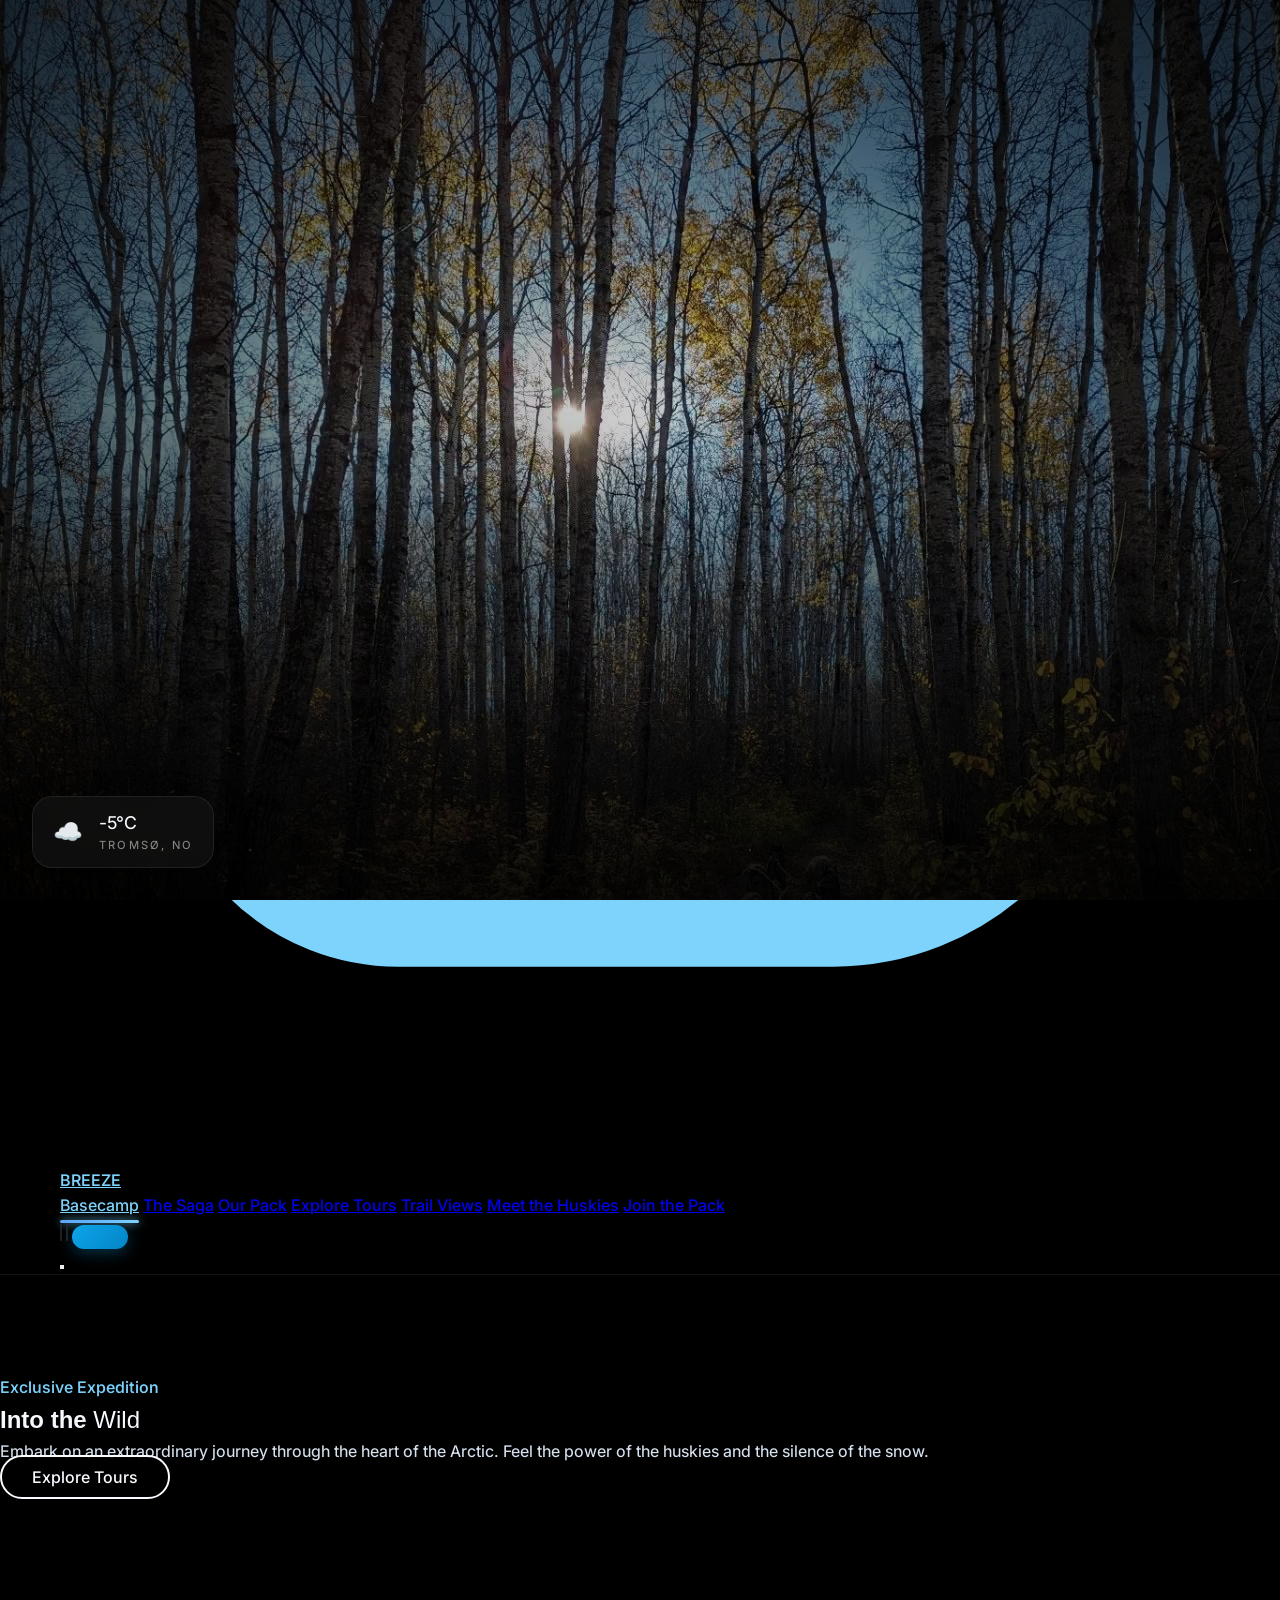
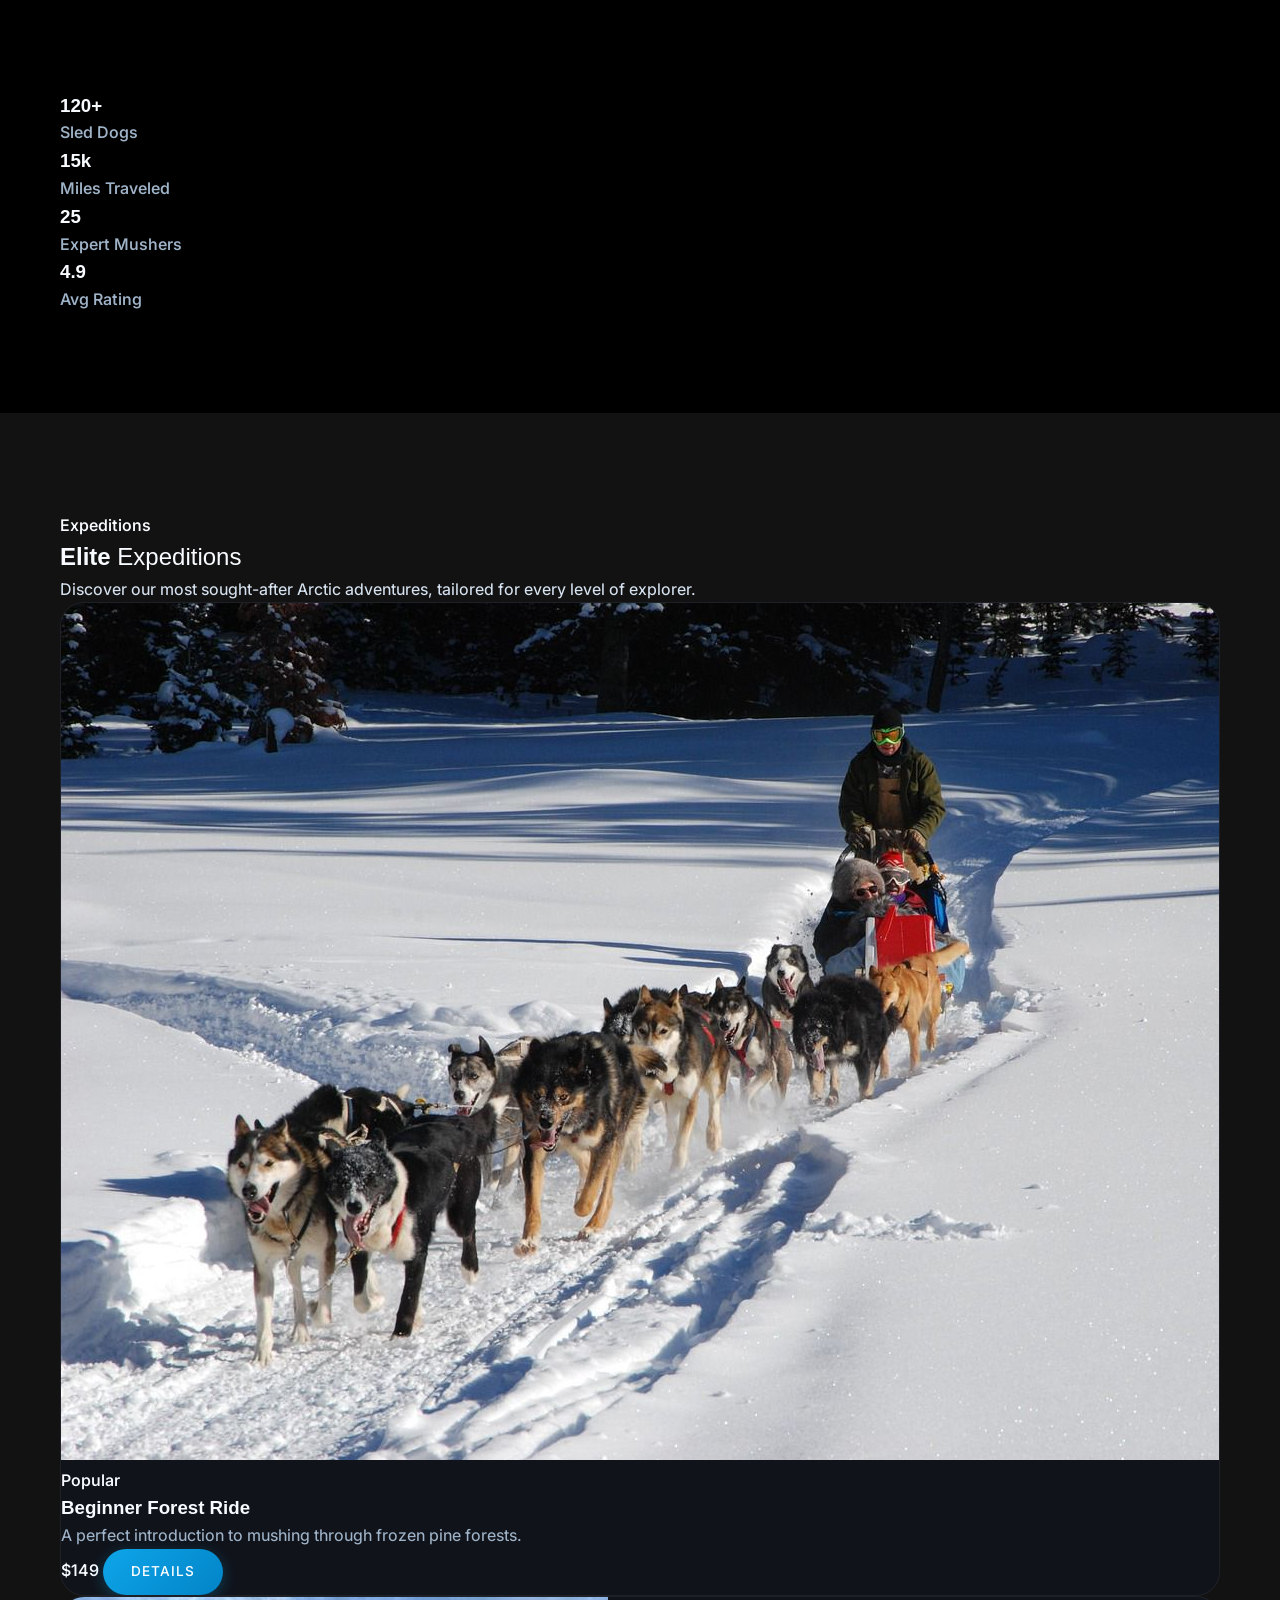
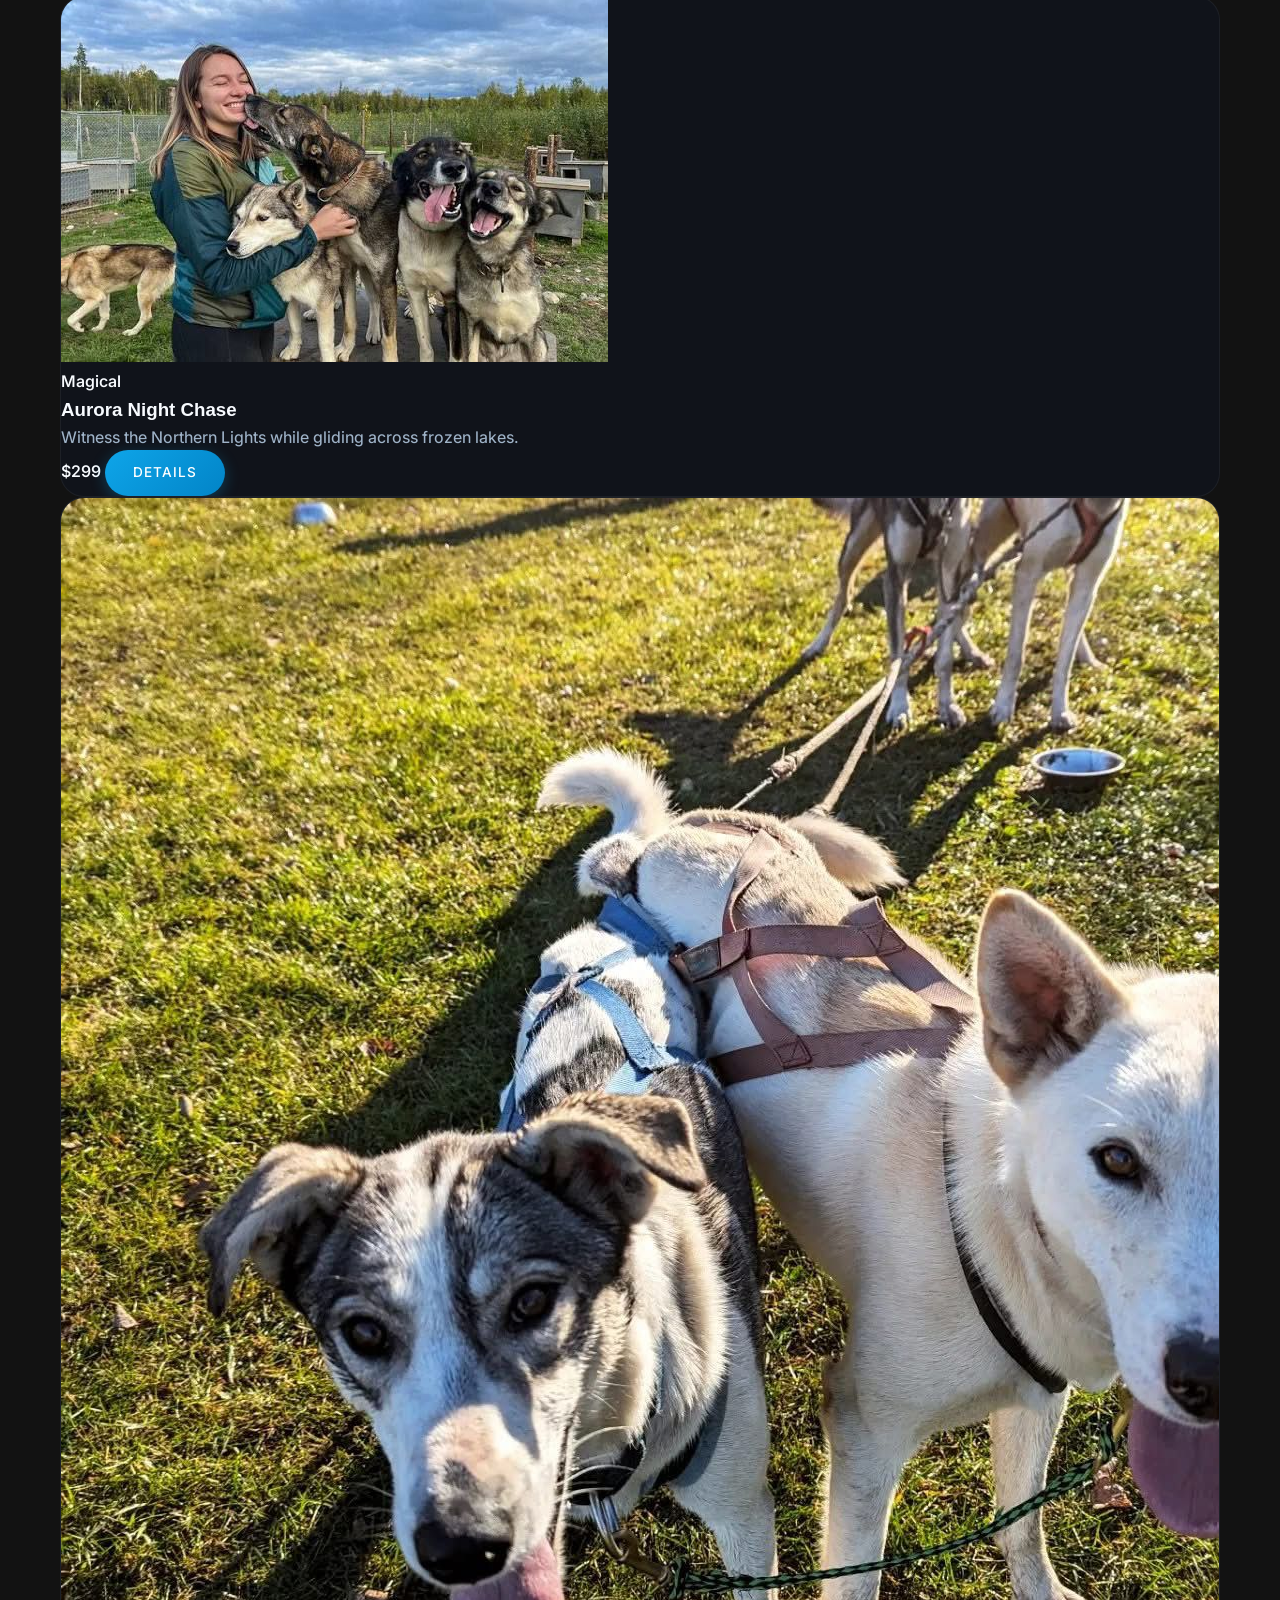
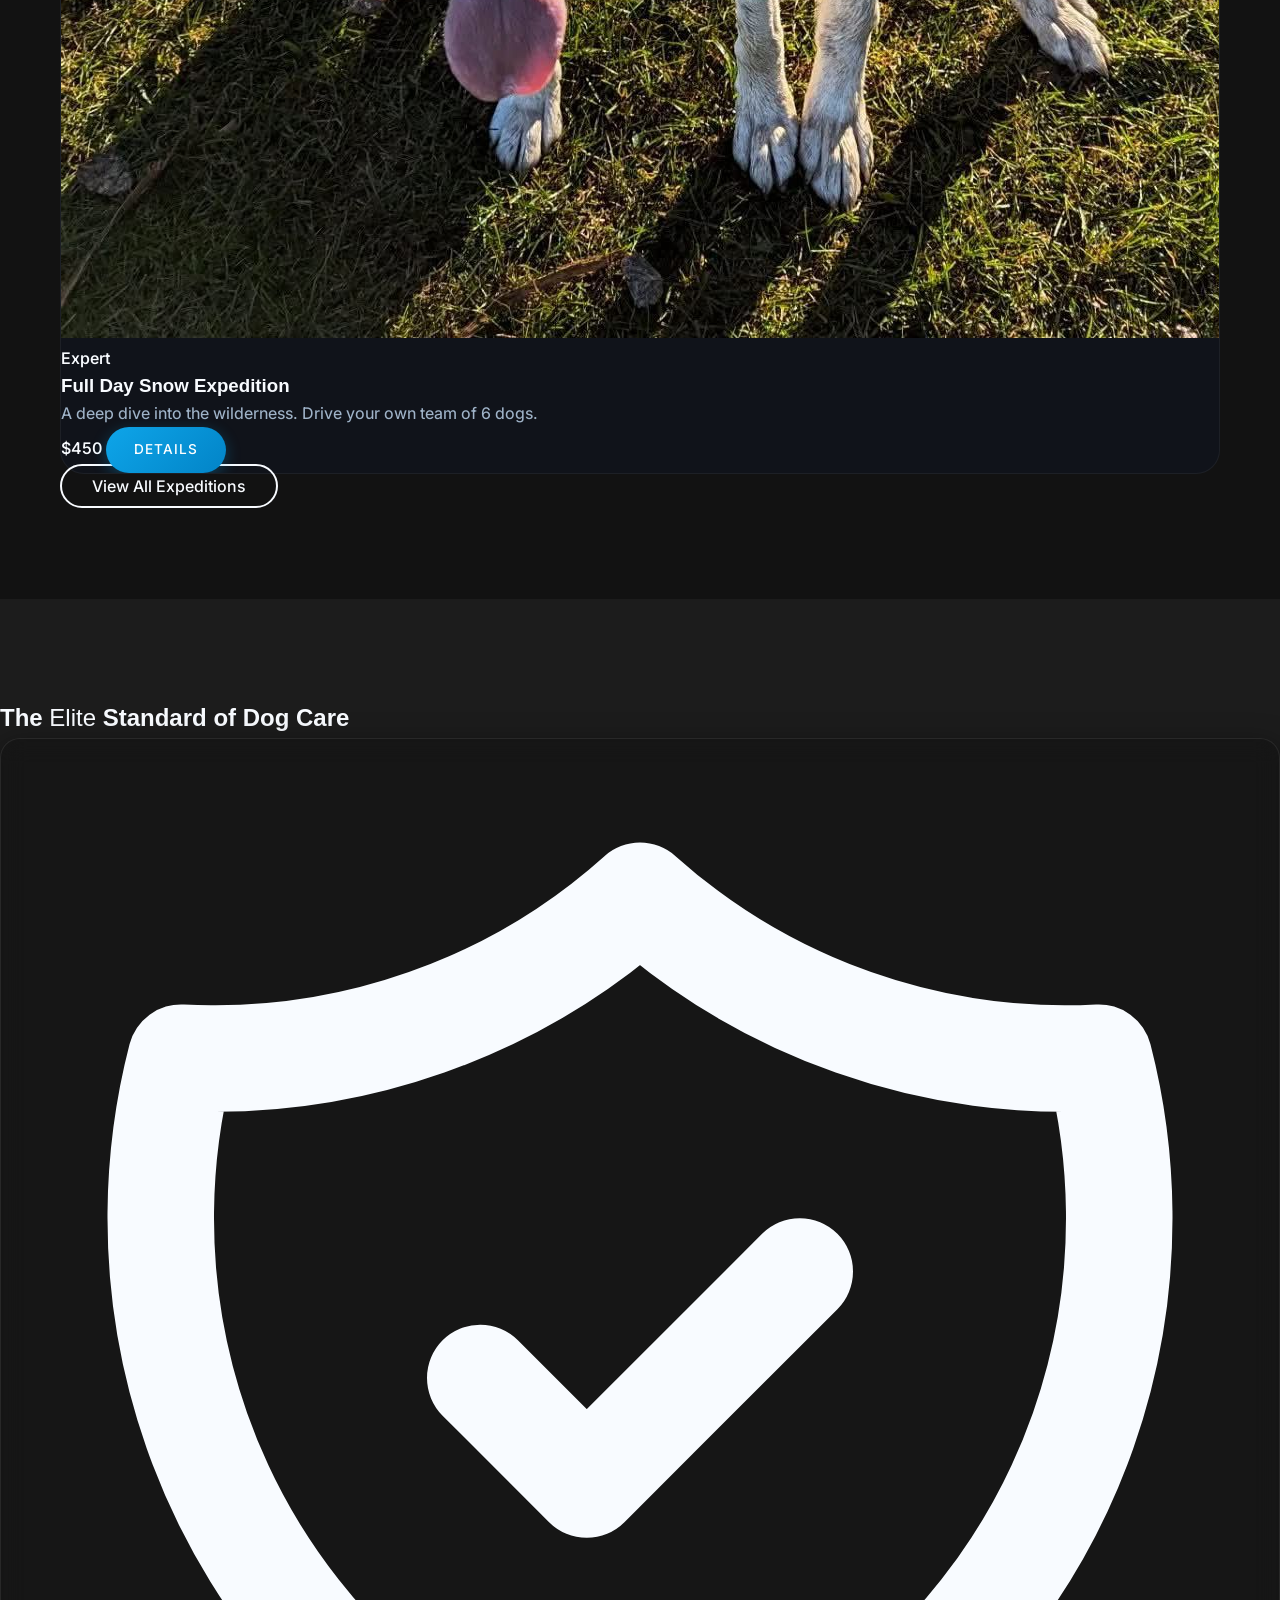
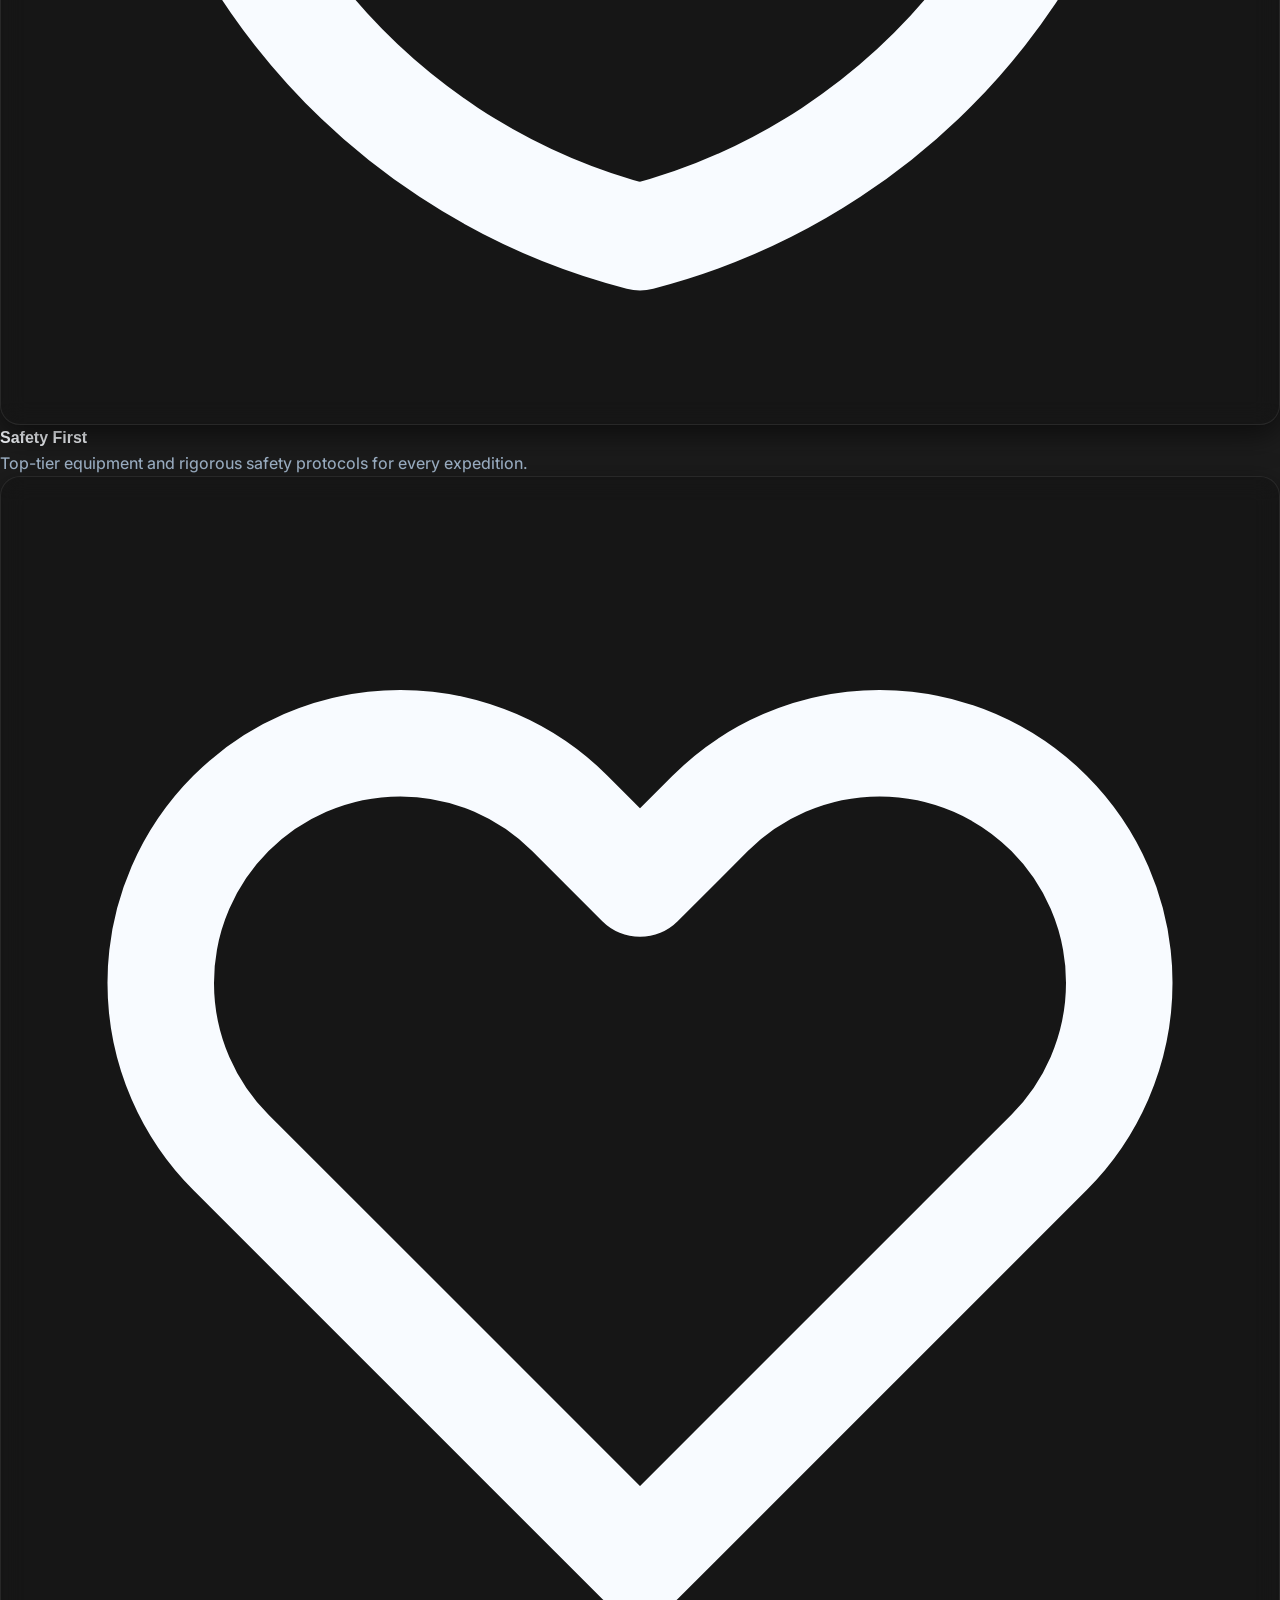
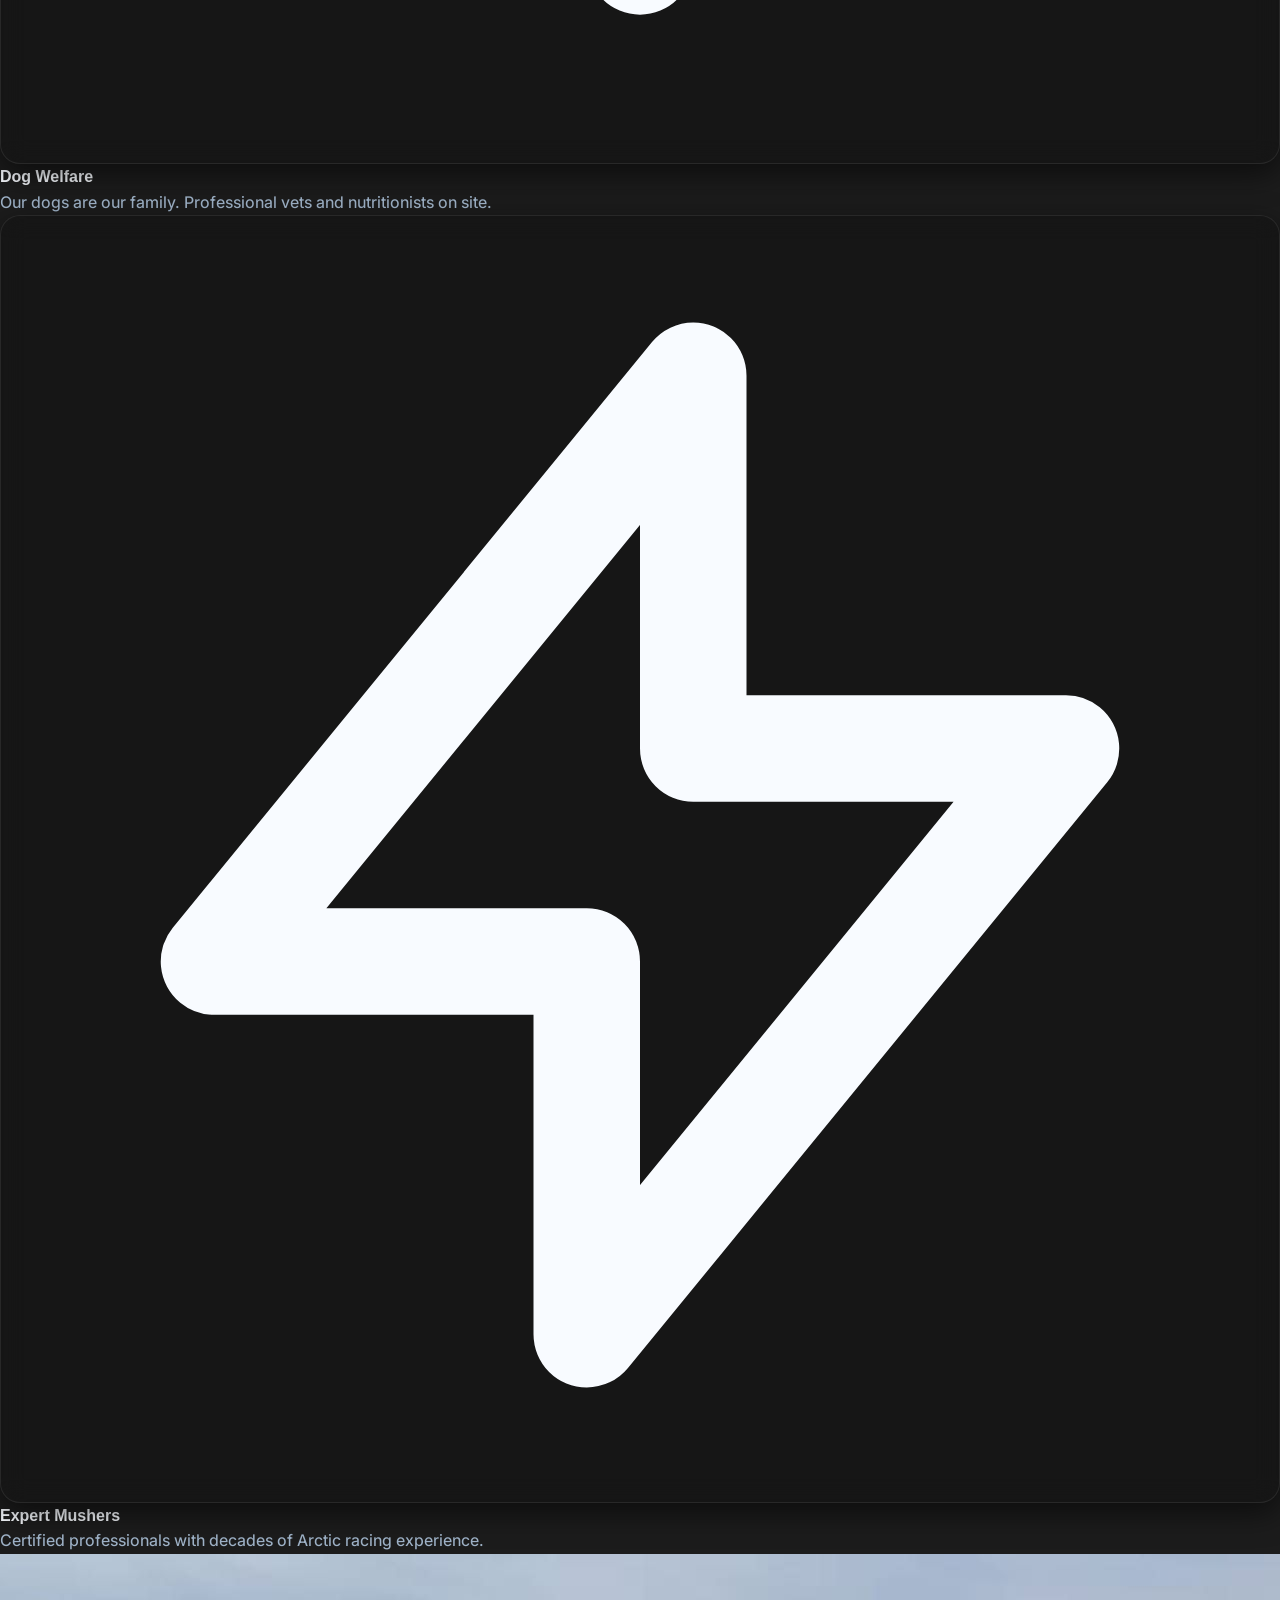
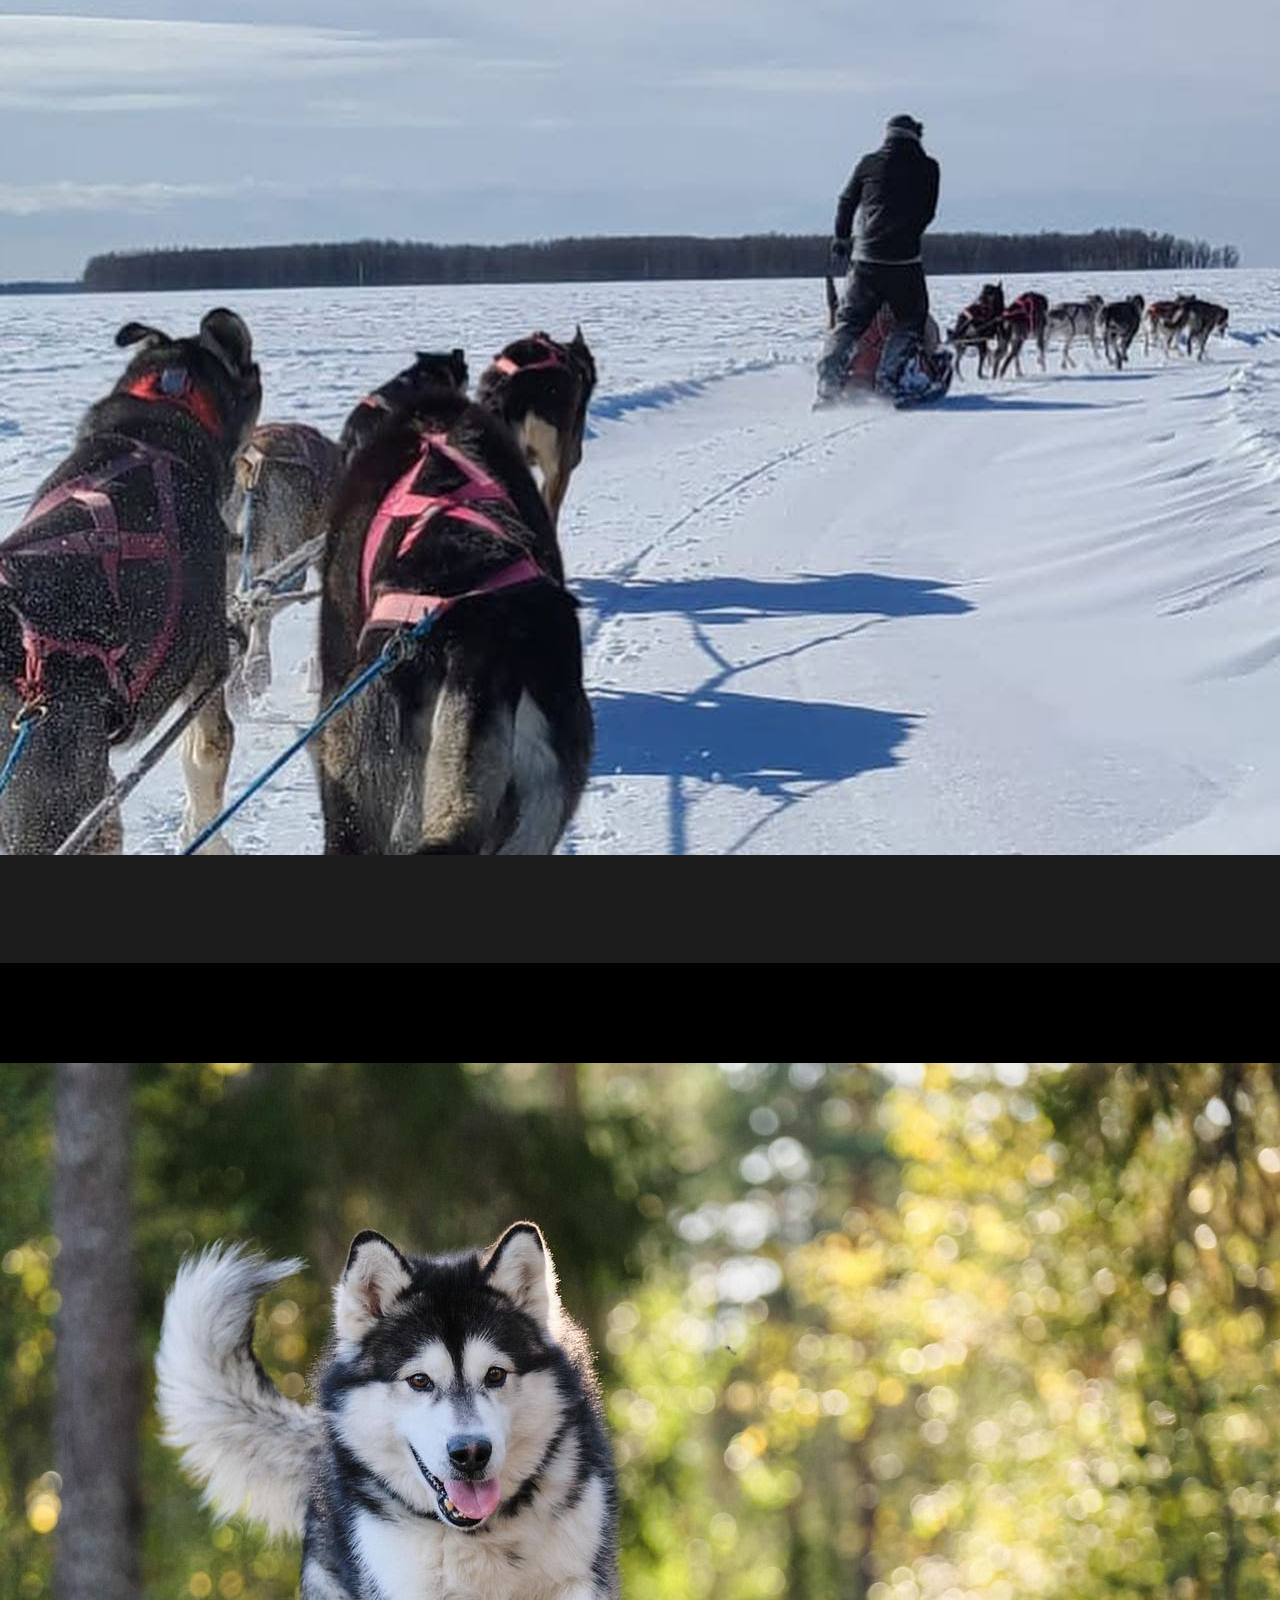
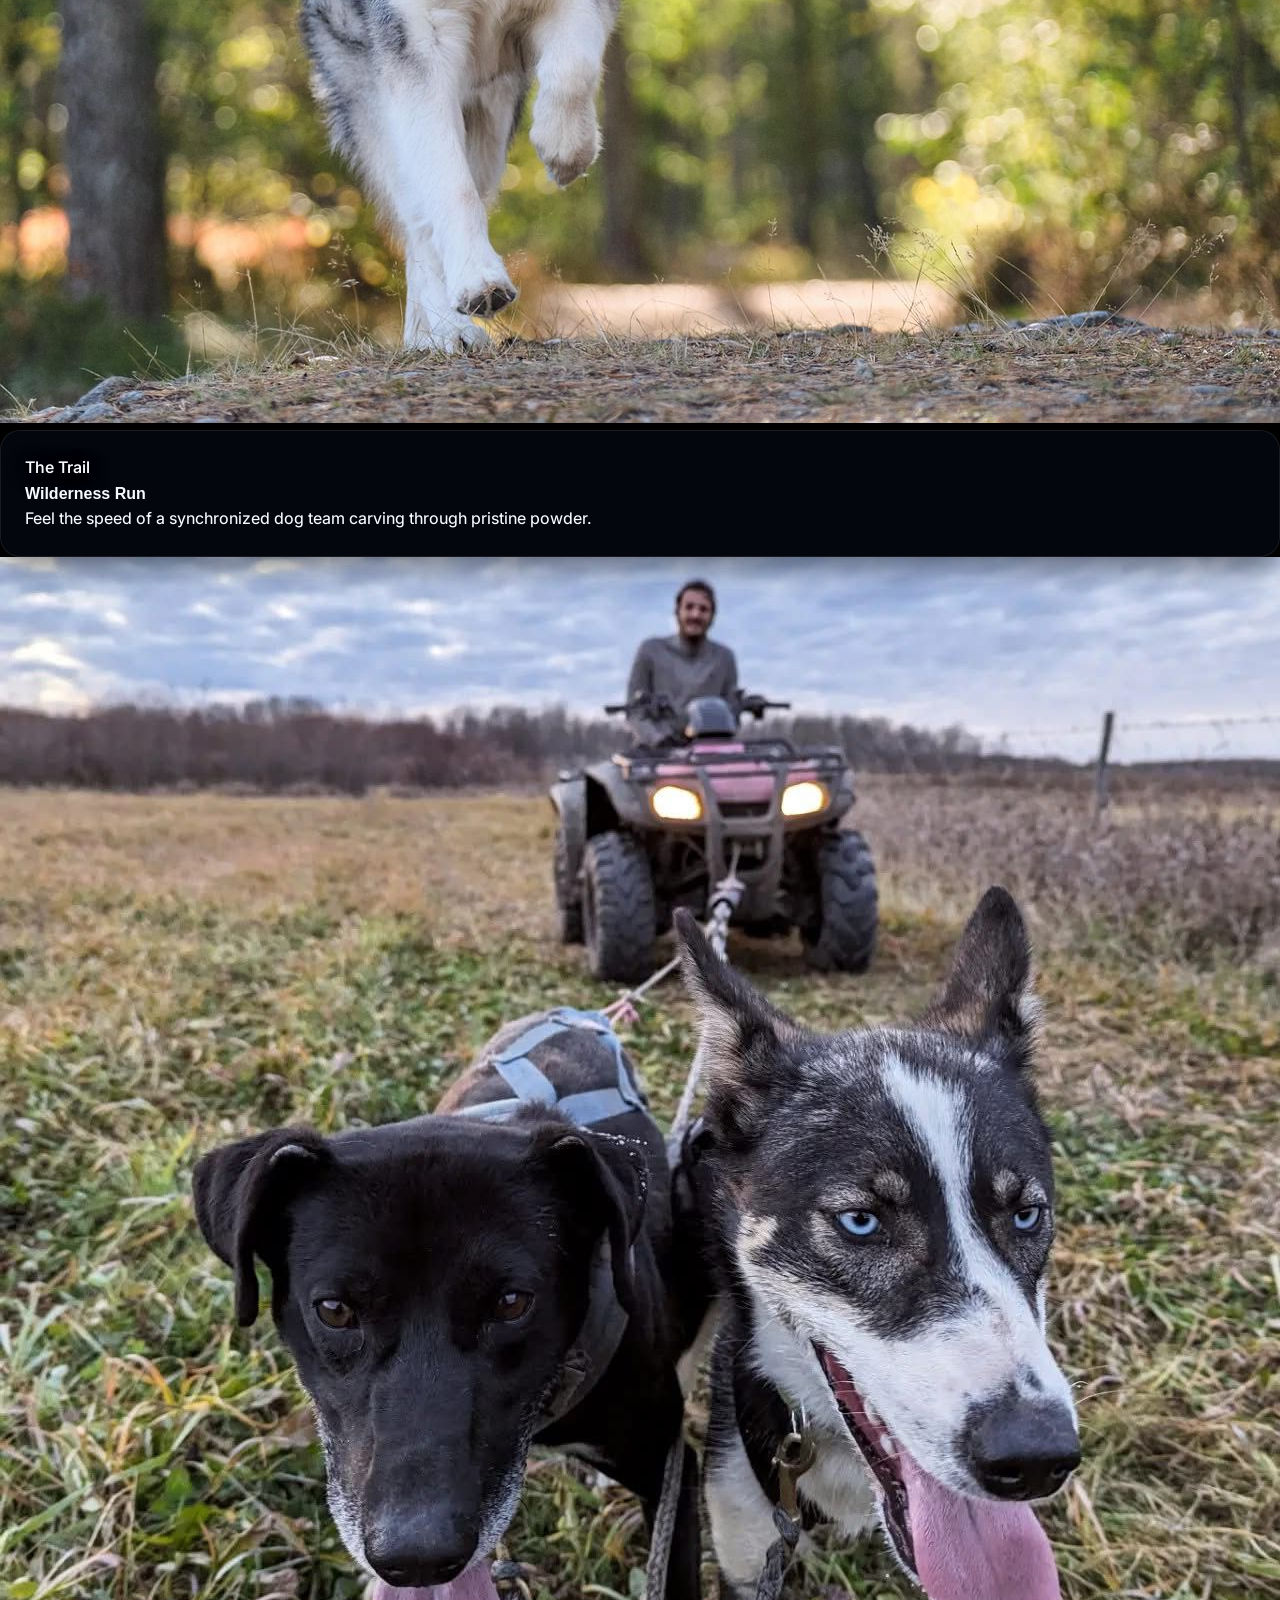
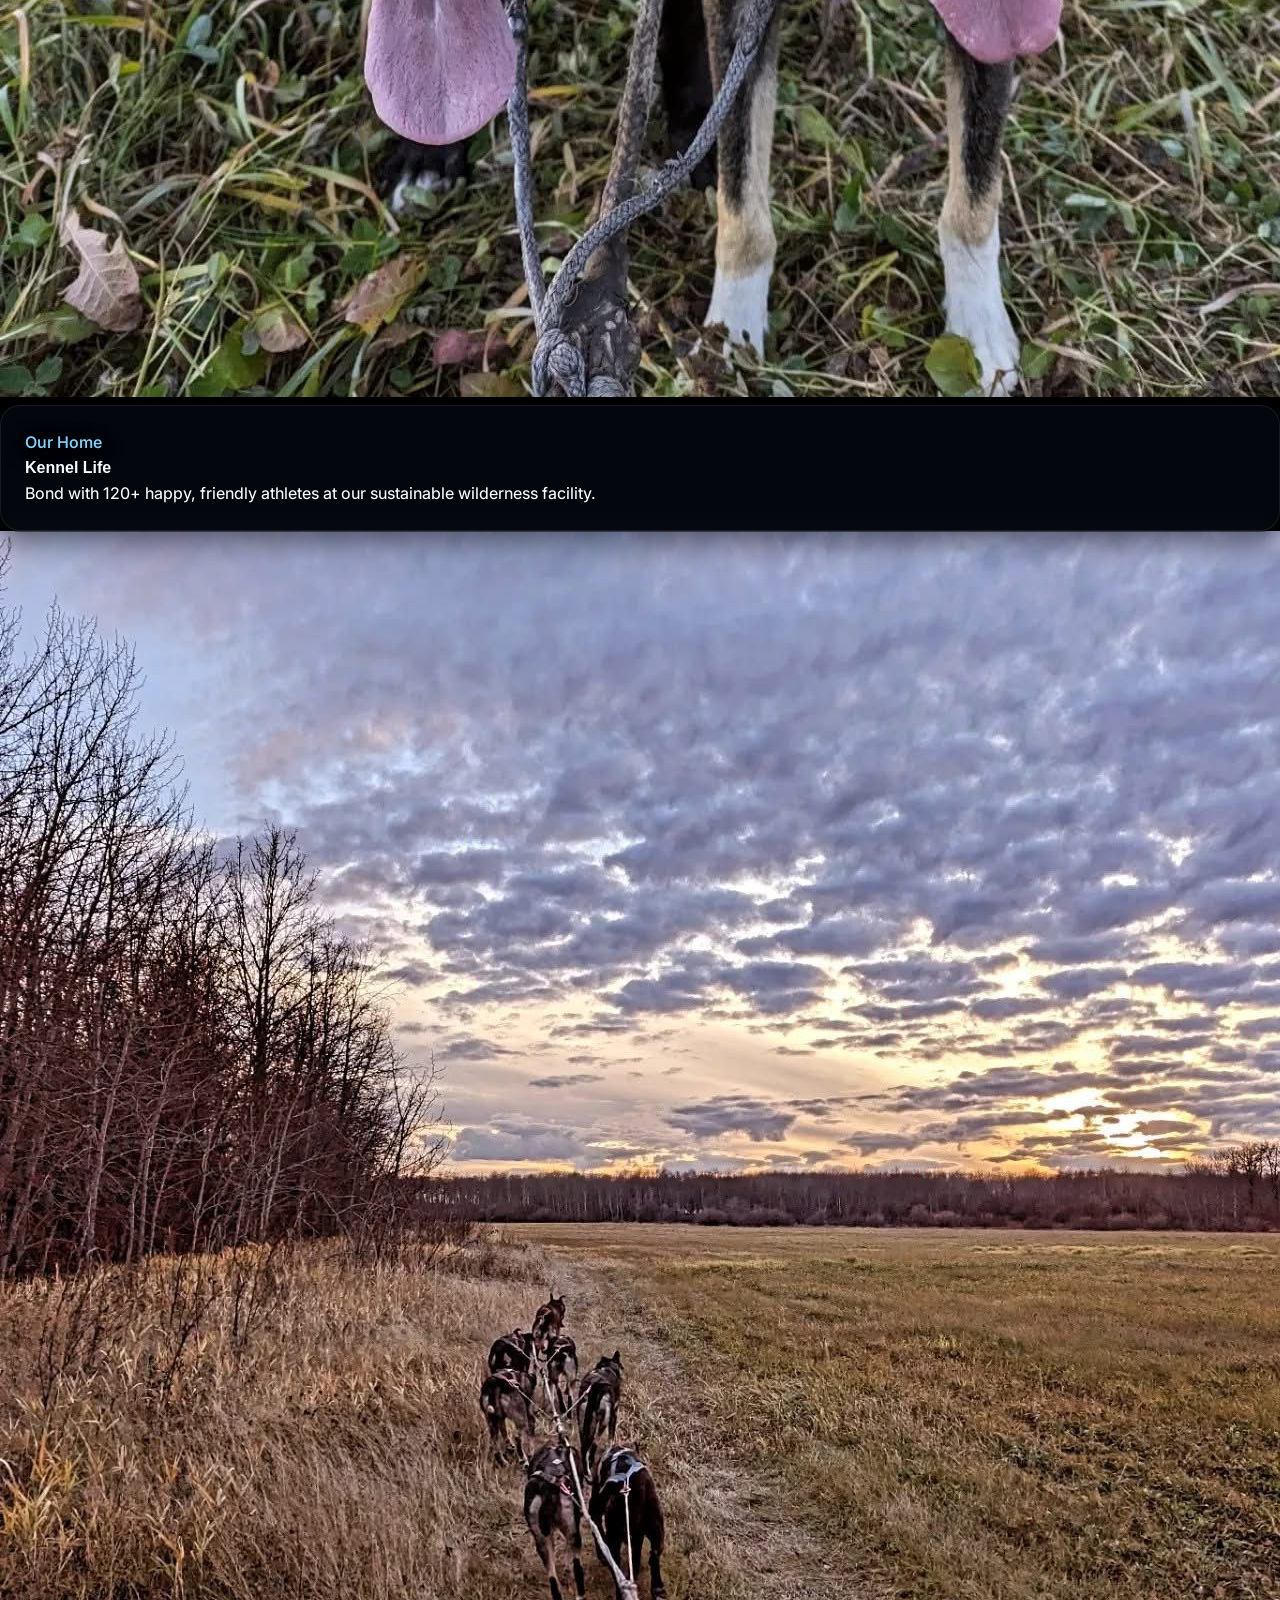
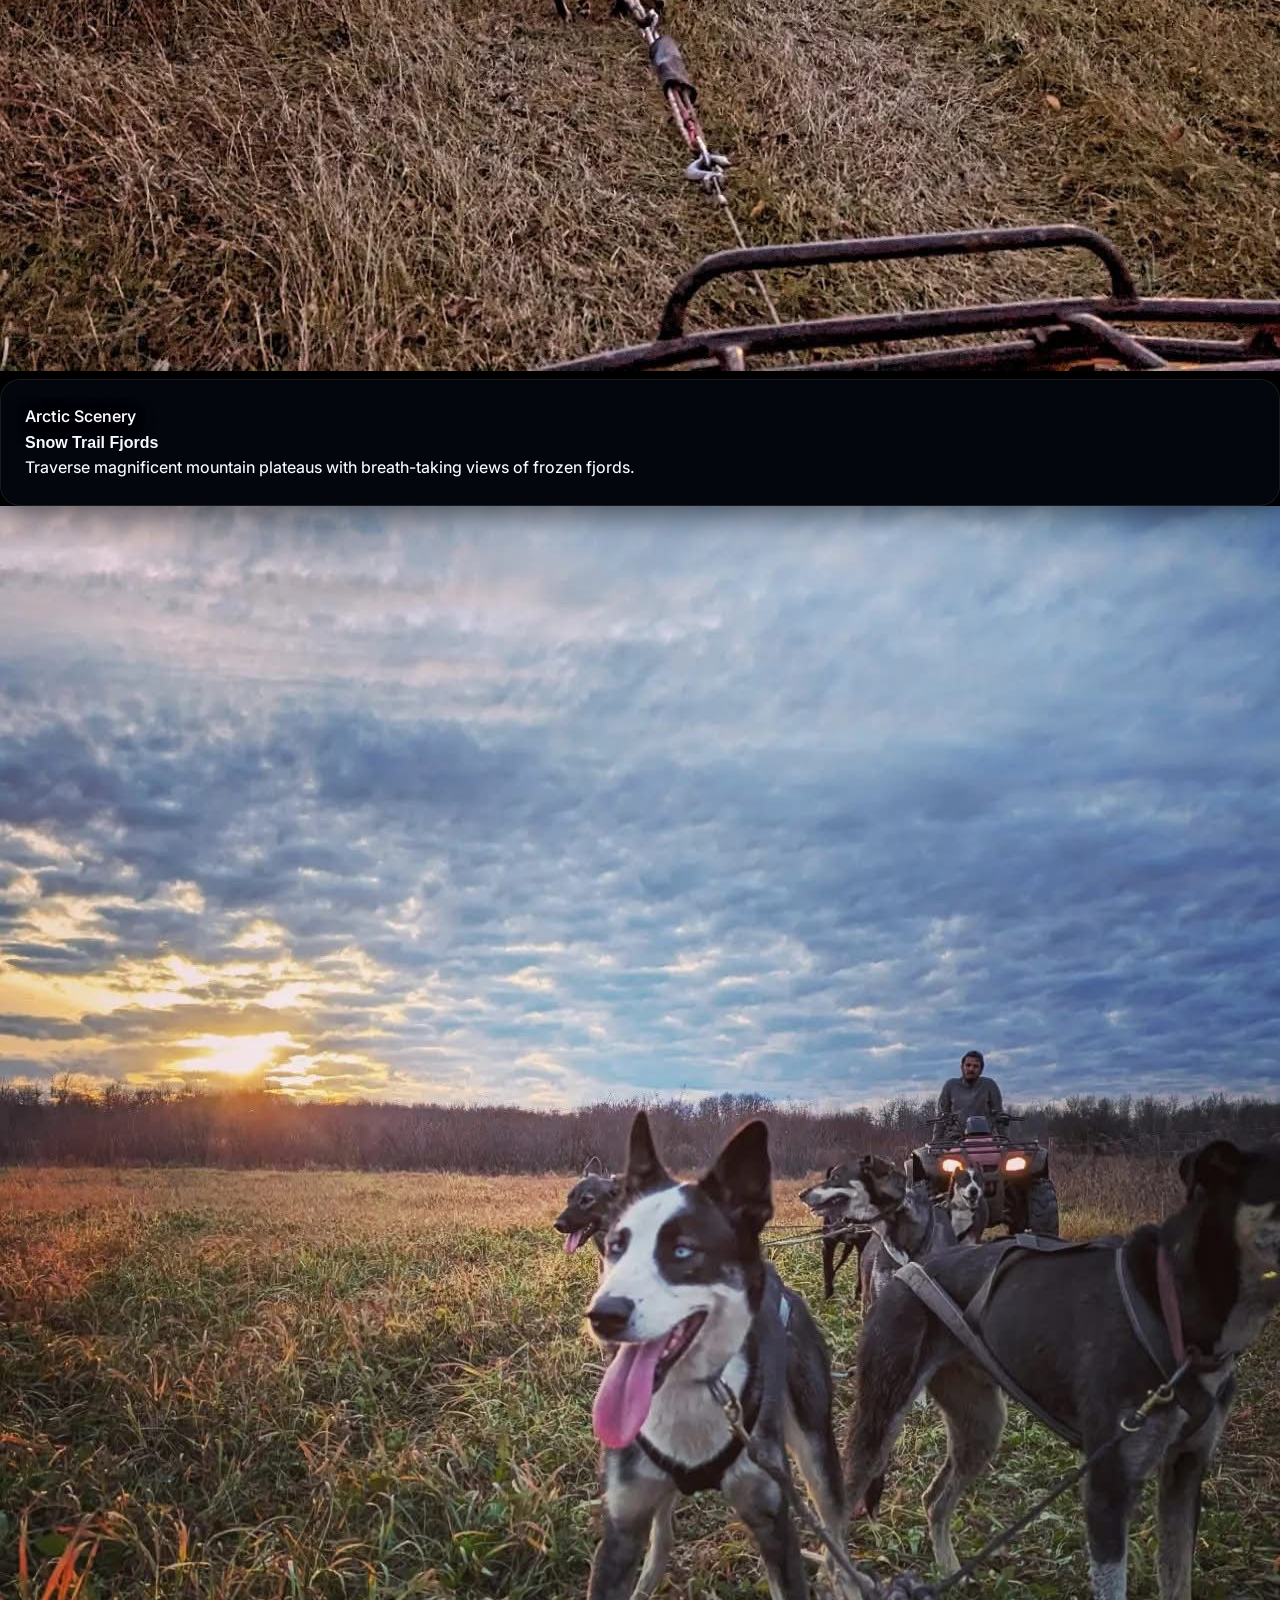
==== commit 51f0ceaa: "b" ====
--- a/index.html
+++ b/index.html
@@ -31,32 +31,11 @@
 
     <!-- Custom CSS -->
     <link rel="stylesheet" href="css/style.css">
-
-    <!-- GSAP -->
-    <script src="https://cdnjs.cloudflare.com/ajax/libs/gsap/3.12.2/gsap.min.js"></script>
-    <script src="https://cdnjs.cloudflare.com/ajax/libs/gsap/3.12.2/ScrollTrigger.min.js"></script>
 </head>
 
 <body class="bg-arctic text-white overflow-x-hidden">
 
-    <!-- Elite Frost Preloader -->
-    <div id="preloader">
-        <div class="preloader-frost"></div>
-        <div class="preloader-content">
-            <div class="preloader-logo font-poppins flex items-center gap-3">
-                <svg class="w-12 h-12 text-ice animate-pulse" fill="none" stroke="currentColor" viewBox="0 0 24 24">
-                    <path stroke-linecap="round" stroke-linejoin="round" stroke-width="2"
-                        d="M3 15a4 4 0 004 4h9a5 5 0 10-.1-9.999 5.002 5.002 0 10-9.78 2.096A4.001 4.001 0 003 15z">
-                    </path>
-                </svg>
-                BREEZE
-            </div>
-            <div class="preloader-bar">
-                <div class="preloader-progress"></div>
-            </div>
-            <p class="text-xs uppercase tracking-[0.4em] mt-4 opacity-50">Calibrating Expedition</p>
-        </div>
-    </div>
+
 
     <!-- Weather Widget -->
     <div id="weather-widget" class="weather-widget glass shadow-2xl">
@@ -209,24 +188,24 @@
     </section>
 
     <!-- Stats Section -->
-    <section class="py-20 relative z-10 bg-primary">
-        <div class="container">
+    <section class="py-16 relative z-10 bg-primary border-y border-white/5">
+        <div class="container max-w-5xl">
             <div class="grid grid-cols-2 md:grid-cols-4 gap-8 text-center">
-                <div class="glass p-8 glow-card">
-                    <h3 class="text-4xl font-extrabold text-primary-accent mb-2">120+</h3>
-                    <p class="text-muted uppercase tracking-widest text-xs">Sled Dogs</p>
-                </div>
-                <div class="glass p-8 glow-card">
-                    <h3 class="text-4xl font-extrabold text-primary-accent mb-2">15k</h3>
-                    <p class="text-muted uppercase tracking-widest text-xs">Miles Traveled</p>
-                </div>
-                <div class="glass p-8 glow-card">
-                    <h3 class="text-4xl font-extrabold text-primary-accent mb-2">25</h3>
-                    <p class="text-muted uppercase tracking-widest text-xs">Expert Mushers</p>
-                </div>
-                <div class="glass p-8 glow-card">
-                    <h3 class="text-4xl font-extrabold text-primary-accent mb-2">4.9</h3>
-                    <p class="text-muted uppercase tracking-widest text-xs">Avg Rating</p>
+                <div class="py-4 md:border-r border-white/10 last:border-r-0">
+                    <h3 class="text-5xl font-poppins font-extrabold text-transparent bg-clip-text bg-gradient-to-r from-ice to-glacier drop-shadow-[0_0_15px_rgba(56,189,248,0.25)] mb-2">120+</h3>
+                    <p class="text-muted uppercase tracking-[0.2em] text-xs font-semibold">Sled Dogs</p>
+                </div>
+                <div class="py-4 md:border-r border-white/10 last:border-r-0">
+                    <h3 class="text-5xl font-poppins font-extrabold text-transparent bg-clip-text bg-gradient-to-r from-ice to-glacier drop-shadow-[0_0_15px_rgba(56,189,248,0.25)] mb-2">15k</h3>
+                    <p class="text-muted uppercase tracking-[0.2em] text-xs font-semibold">Miles Traveled</p>
+                </div>
+                <div class="py-4 md:border-r border-white/10 last:border-r-0">
+                    <h3 class="text-5xl font-poppins font-extrabold text-transparent bg-clip-text bg-gradient-to-r from-ice to-glacier drop-shadow-[0_0_15px_rgba(56,189,248,0.25)] mb-2">25</h3>
+                    <p class="text-muted uppercase tracking-[0.2em] text-xs font-semibold">Expert Mushers</p>
+                </div>
+                <div class="py-4">
+                    <h3 class="text-5xl font-poppins font-extrabold text-transparent bg-clip-text bg-gradient-to-r from-ice to-glacier drop-shadow-[0_0_15px_rgba(56,189,248,0.25)] mb-2">4.9</h3>
+                    <p class="text-muted uppercase tracking-[0.2em] text-xs font-semibold">Avg Rating</p>
                 </div>
             </div>
         </div>
@@ -236,21 +215,20 @@
     <section class="py-20 bg-secondary relative">
         <div class="stars-overlay"></div>
         <div class="container text-center mb-16 relative z-10">
-            <h2 class="text-4xl md:text-6xl font-poppins font-extrabold mb-4">Elite <span
-                    class="text-primary-accent">Expeditions</span></h2>
-            <p class="text-soft max-w-xl mx-auto">Discover our most sought-after Arctic adventures, tailored for every
-                level of explorer.</p>
-        </div>
-
-        <div class="container relative z-10 reveal-item">
+            <span class="text-ice font-bold uppercase tracking-[0.4em] mb-3 block">Expeditions</span>
+            <h2 class="text-4xl md:text-5xl font-poppins font-extrabold mb-4">Elite <span
+                    class="text-transparent bg-clip-text bg-gradient-to-r from-ice to-glacier">Expeditions</span></h2>
+            <p class="text-soft max-w-xl mx-auto">Discover our most sought-after Arctic adventures, tailored for every level of explorer.</p>
+        </div>
+
+        <div class="container relative z-10">
             <div class="grid grid-cols-1 md:grid-cols-2 lg:grid-cols-3 gap-10">
                 <!-- Tour 1 -->
-                <div class="glass overflow-hidden group tilt-card">
-                    <div class="card-glint"></div>
+                <div class="tour-premium-card group tilt-card">
                     <div class="h-64 overflow-hidden relative">
                         <img src="image/WhatsApp Image 2026-05-09 at 3.18.49 PM.jpeg" alt="Tour"
                             class="w-full h-full object-cover transition-transform duration-700 group-hover:scale-110">
-                        <div class="absolute top-4 right-4 glass px-4 py-1 text-xs font-bold uppercase">Popular</div>
+                        <div class="absolute top-4 right-4 bg-black/50 backdrop-blur-md text-white border border-white/10 rounded-full px-4 py-1 text-xs font-bold uppercase">Popular</div>
                     </div>
                     <div class="p-8">
                         <h3 class="text-2xl font-bold mb-4">Beginner Forest Ride</h3>
@@ -264,12 +242,11 @@
                 </div>
 
                 <!-- Tour 2 -->
-                <div class="glass overflow-hidden group tilt-card">
-                    <div class="card-glint"></div>
+                <div class="tour-premium-card group tilt-card">
                     <div class="h-64 overflow-hidden relative">
                         <img src="image/WhatsApp Image 2026-05-09 at 3.19.07 PM.jpeg" alt="Tour"
                             class="w-full h-full object-cover transition-transform duration-700 group-hover:scale-110">
-                        <div class="absolute top-4 right-4 glass px-4 py-1 text-xs font-bold uppercase">Magical</div>
+                        <div class="absolute top-4 right-4 bg-black/50 backdrop-blur-md text-white border border-white/10 rounded-full px-4 py-1 text-xs font-bold uppercase">Magical</div>
                     </div>
                     <div class="p-8">
                         <h3 class="text-2xl font-bold mb-4">Aurora Night Chase</h3>
@@ -283,12 +260,11 @@
                 </div>
 
                 <!-- Tour 3 -->
-                <div class="glass overflow-hidden group tilt-card">
-                    <div class="card-glint"></div>
+                <div class="tour-premium-card group tilt-card">
                     <div class="h-64 overflow-hidden relative">
                         <img src="image/WhatsApp Image 2026-05-09 at 3.18.57 PM.jpeg" alt="Tour"
                             class="w-full h-full object-cover transition-transform duration-700 group-hover:scale-110">
-                        <div class="absolute top-4 right-4 glass px-4 py-1 text-xs font-bold uppercase">Expert</div>
+                        <div class="absolute top-4 right-4 bg-black/50 backdrop-blur-md text-white border border-white/10 rounded-full px-4 py-1 text-xs font-bold uppercase">Expert</div>
                     </div>
                     <div class="p-8">
                         <h3 class="text-2xl font-bold mb-4">Full Day Snow Expedition</h3>
@@ -357,7 +333,7 @@
         </div>
 
         <!-- Right Side: Immersive Full-Width Sled Dog Image -->
-        <div class="w-full md:w-1/2 relative min-h-[40vh] md:min-h-auto">
+        <div class="w-full md:w-1/2 relative min-h-[45vh] md:min-h-auto">
             <img src="image/WhatsApp Image 2026-05-09 at 3.18.56 PM.jpeg" alt="Musher and Sled Dogs"
                 class="absolute inset-0 w-full h-full object-cover">
             <!-- Overlay to make the image transition elegantly to the left side bg -->
@@ -372,16 +348,13 @@
         <div class="grid grid-cols-1 md:grid-cols-2 lg:grid-cols-4 min-h-[50vh]">
             <!-- Item 1: Sled Adventure -->
             <div class="relative overflow-hidden group h-[400px] lg:h-auto min-h-[350px]">
-                <img src="image/WhatsApp Image 2026-05-09 at 3.18.58 PM.jpeg" alt="Sled Dog Trail Run"
+                <img src="image/WhatsApp Image 2026-05-09 at 3.18.50 PM.jpeg" alt="Sled Dog Trail Run"
                     class="absolute inset-0 w-full h-full object-cover transition-transform duration-[1.5s] ease-out group-hover:scale-110">
                 <div class="absolute inset-0 bg-gradient-to-t from-black via-black/40 to-transparent"></div>
-                <div class="absolute bottom-10 left-10 z-10">
-                    <span class="text-xs font-bold uppercase tracking-[0.3em] text-primary-accent mb-2 block">The
-                        Trail</span>
-                    <h4 class="text-2xl font-poppins font-extrabold text-white uppercase tracking-wider mb-2">Wilderness
-                        Run</h4>
-                    <p class="text-sm text-soft/80 max-w-xs font-light">Feel the speed of a synchronized dog team
-                        carving through pristine powder.</p>
+                <div class="absolute bottom-6 left-6 right-6 z-10 overlay-glass-card">
+                    <span class="text-xs font-bold uppercase tracking-[0.3em] text-ice mb-1.5 block">The Trail</span>
+                    <h4 class="text-xl font-poppins font-semibold text-white uppercase tracking-wider mb-1.5 leading-tight">Wilderness Run</h4>
+                    <p class="text-sm text-soft/90 font-light leading-relaxed">Feel the speed of a synchronized dog team carving through pristine powder.</p>
                 </div>
             </div>
             <!-- Item 2: Kennel Life -->
@@ -389,12 +362,10 @@
                 <img src="image/WhatsApp Image 2026-05-09 at 3.19.00 PM (1).jpeg" alt="Kennel Experience"
                     class="absolute inset-0 w-full h-full object-cover transition-transform duration-[1.5s] ease-out group-hover:scale-110">
                 <div class="absolute inset-0 bg-gradient-to-t from-black via-black/40 to-transparent"></div>
-                <div class="absolute bottom-10 left-10 z-10">
-                    <span class="text-xs font-bold uppercase tracking-[0.3em] text-aurora mb-2 block">Our Home</span>
-                    <h4 class="text-2xl font-poppins font-extrabold text-white uppercase tracking-wider mb-2">Kennel
-                        Life</h4>
-                    <p class="text-sm text-soft/80 max-w-xs font-light">Bond with 120+ happy, friendly athletes at our
-                        sustainable wilderness facility.</p>
+                <div class="absolute bottom-6 left-6 right-6 z-10 overlay-glass-card">
+                    <span class="text-xs font-bold uppercase tracking-[0.3em] text-aurora mb-1.5 block">Our Home</span>
+                    <h4 class="text-xl font-poppins font-semibold text-white uppercase tracking-wider mb-1.5 leading-tight">Kennel Life</h4>
+                    <p class="text-sm text-soft/90 font-light leading-relaxed">Bond with 120+ happy, friendly athletes at our sustainable wilderness facility.</p>
                 </div>
             </div>
             <!-- Item 3: Snow Trail Highlights -->
@@ -402,13 +373,10 @@
                 <img src="image/WhatsApp Image 2026-05-09 at 3.18.59 PM (1).jpeg" alt="Snow Trail Highlights"
                     class="absolute inset-0 w-full h-full object-cover transition-transform duration-[1.5s] ease-out group-hover:scale-110">
                 <div class="absolute inset-0 bg-gradient-to-t from-black via-black/40 to-transparent"></div>
-                <div class="absolute bottom-10 left-10 z-10">
-                    <span class="text-xs font-bold uppercase tracking-[0.3em] text-primary-accent mb-2 block">Arctic
-                        Scenery</span>
-                    <h4 class="text-2xl font-poppins font-extrabold text-white uppercase tracking-wider mb-2">Snow Trail
-                        Fjords</h4>
-                    <p class="text-sm text-soft/80 max-w-xs font-light">Traverse magnificent mountain plateaus with
-                        breath-taking views of frozen fjords.</p>
+                <div class="absolute bottom-6 left-6 right-6 z-10 overlay-glass-card">
+                    <span class="text-xs font-bold uppercase tracking-[0.3em] text-ice mb-1.5 block">Arctic Scenery</span>
+                    <h4 class="text-xl font-poppins font-semibold text-white uppercase tracking-wider mb-1.5 leading-tight">Snow Trail Fjords</h4>
+                    <p class="text-sm text-soft/90 font-light leading-relaxed">Traverse magnificent mountain plateaus with breath-taking views of frozen fjords.</p>
                 </div>
             </div>
             <!-- Item 4: Happy Huskies -->
@@ -416,59 +384,56 @@
                 <img src="image/WhatsApp Image 2026-05-09 at 3.19.00 PM.jpeg" alt="Happy Husky Puppy"
                     class="absolute inset-0 w-full h-full object-cover transition-transform duration-[1.5s] ease-out group-hover:scale-110">
                 <div class="absolute inset-0 bg-gradient-to-t from-black via-black/40 to-transparent"></div>
-                <div class="absolute bottom-10 left-10 z-10">
-                    <span class="text-xs font-bold uppercase tracking-[0.3em] text-aurora mb-2 block">Alpha Bond</span>
-                    <h4 class="text-2xl font-poppins font-extrabold text-white uppercase tracking-wider mb-2">Kennel
-                        Bond</h4>
-                    <p class="text-sm text-soft/80 max-w-xs font-light">Connect deeply with our affectionate pups and
-                        experience their joyous spirit.</p>
+                <div class="absolute bottom-6 left-6 right-6 z-10 overlay-glass-card">
+                    <span class="text-xs font-bold uppercase tracking-[0.3em] text-aurora mb-1.5 block">Alpha Bond</span>
+                    <h4 class="text-xl font-poppins font-semibold text-white uppercase tracking-wider mb-1.5 leading-tight">Kennel Bond</h4>
+                    <p class="text-sm text-soft/90 font-light leading-relaxed">Connect deeply with our affectionate pups and experience their joyous spirit.</p>
                 </div>
             </div>
         </div>
     </section>
 
     <!-- Testimonials -->
-    <section class="py-20 bg-primary reveal-item">
+    <section class="py-20 bg-primary relative overflow-hidden">
+        <div class="stars-overlay opacity-10"></div>
         <div class="container text-center mb-16">
+            <span class="text-ice font-bold uppercase tracking-[0.4em] mb-3 block">Reviews</span>
             <h2 class="text-4xl md:text-5xl font-poppins font-extrabold mb-4">Adventurer <span
-                    class="text-primary-accent">Stories</span></h2>
-        </div>
-        <div class="container grid grid-cols-1 md:grid-cols-2 lg:grid-cols-3 gap-8">
+                    class="text-transparent bg-clip-text bg-gradient-to-r from-ice to-glacier">Stories</span></h2>
+        </div>
+        <div class="container grid grid-cols-1 md:grid-cols-3 gap-8">
             <!-- Sarah Jenkins -->
-            <div class="glass p-10 flex flex-col items-center text-center glow-card tilt-card">
-                <div class="card-glint"></div>
-                <div class="w-20 h-20 rounded-full mb-6 overflow-hidden border-2 border-primary-accent/30">
+            <div class="relative bg-white/5 border border-white/5 rounded-3xl p-8 hover:border-ice/20 transition-all duration-300 flex flex-col items-center text-center testimonial-card-redesign">
+                <div class="absolute top-6 right-8 text-6xl font-serif text-white/5 select-none">&ldquo;</div>
+                <div class="w-20 h-20 rounded-full mb-6 overflow-hidden border-2 border-ice/30 shadow-[0_0_15px_rgba(56,189,248,0.2)]">
                     <img src="https://encrypted-tbn0.gstatic.com/images?q=tbn:ANd9GcSBmpq8s_S3Lfe2bGwec5-TaOzXnh_7d4KVjQ&s"
                         alt="Sarah Jenkins" class="w-full h-full object-cover object-center scale-110">
                 </div>
-                <p class="italic text-muted mb-6">"The night tour was life-changing. Seeing the Aurora while gliding
-                    through the silent forest."</p>
-                <h5 class="font-bold">Sarah Jenkins</h5>
-                <span class="text-aurora text-xs uppercase tracking-widest">Global Explorer</span>
+                <p class="italic text-soft mb-6 relative z-10 leading-relaxed font-light">"The night tour was life-changing. Seeing the Aurora while gliding through the silent forest."</p>
+                <h5 class="font-semibold text-lg text-white">Sarah Jenkins</h5>
+                <span class="text-ice text-xs uppercase tracking-widest mt-1.5 block font-medium">Global Explorer</span>
             </div>
             <!-- David Chen -->
-            <div class="glass p-10 flex flex-col items-center text-center glow-card tilt-card">
-                <div class="card-glint"></div>
-                <div class="w-20 h-20 rounded-full mb-6 overflow-hidden border-2 border-primary-accent/30">
+            <div class="relative bg-white/5 border border-white/5 rounded-3xl p-8 hover:border-ice/20 transition-all duration-300 flex flex-col items-center text-center testimonial-card-redesign">
+                <div class="absolute top-6 right-8 text-6xl font-serif text-white/5 select-none">&ldquo;</div>
+                <div class="w-20 h-20 rounded-full mb-6 overflow-hidden border-2 border-ice/30 shadow-[0_0_15px_rgba(56,189,248,0.2)]">
                     <img src="https://encrypted-tbn0.gstatic.com/images?q=tbn:ANd9GcSc7eV_7l5lJ1XzDpO284-W4KR4ESjreD2Z5g&s"
                         alt="David Chen" class="w-full h-full object-cover object-center scale-110">
                 </div>
-                <p class="italic text-muted mb-6">"Expertly organized. The safety training was clear, and driving the
-                    sled was a thrilling challenge."</p>
-                <h5 class="font-bold">David Chen</h5>
-                <span class="text-aurora text-xs uppercase tracking-widest">Travel Photographer</span>
+                <p class="italic text-soft mb-6 relative z-10 leading-relaxed font-light">"Expertly organized. The safety training was clear, and driving the sled was a thrilling challenge."</p>
+                <h5 class="font-semibold text-lg text-white">David Chen</h5>
+                <span class="text-ice text-xs uppercase tracking-widest mt-1.5 block font-medium">Travel Photographer</span>
             </div>
             <!-- Marcus Thorne -->
-            <div class="glass p-10 flex flex-col items-center text-center glow-card tilt-card">
-                <div class="card-glint"></div>
-                <div class="w-20 h-20 rounded-full mb-6 overflow-hidden border-2 border-primary-accent/30">
+            <div class="relative bg-white/5 border border-white/5 rounded-3xl p-8 hover:border-ice/20 transition-all duration-300 flex flex-col items-center text-center testimonial-card-redesign">
+                <div class="absolute top-6 right-8 text-6xl font-serif text-white/5 select-none">&ldquo;</div>
+                <div class="w-20 h-20 rounded-full mb-6 overflow-hidden border-2 border-ice/30 shadow-[0_0_15px_rgba(56,189,248,0.2)]">
                     <img src="https://pbs.twimg.com/profile_images/1930021940569260032/qqsk6dw5.jpg" alt="Marcus Thorne"
                         class="w-full h-full object-cover object-center scale-110">
                 </div>
-                <p class="italic text-muted mb-6">"An absolutely spiritual experience. The bond between the mushers and
-                    dogs is incredible.penny."</p>
-                <h5 class="font-bold">Marcus Thorne</h5>
-                <span class="text-aurora text-xs uppercase tracking-widest">Adventure Blogger</span>
+                <p class="italic text-soft mb-6 relative z-10 leading-relaxed font-light">"An absolutely spiritual experience. The bond between the mushers and dogs is incredible."</p>
+                <h5 class="font-semibold text-lg text-white">Marcus Thorne</h5>
+                <span class="text-ice text-xs uppercase tracking-widest mt-1.5 block font-medium">Adventure Blogger</span>
             </div>
         </div>
     </section>
@@ -478,7 +443,7 @@
         <!-- Full-width Parallax Background Visual -->
         <div class="absolute inset-0 z-0">
             <img src="image/WhatsApp Image 2026-05-09 at 3.18.59 PM.jpeg" alt="Arctic Wilderness"
-                class="w-full h-full object-cover parallax-img scale-110">
+                class="w-full h-full object-cover scale-110">
             <!-- Strong dark vignette overlay to ensure text is 100% readable -->
             <div class="absolute inset-0 bg-gradient-to-r from-black via-black/85 to-transparent"></div>
         </div>
@@ -508,82 +473,79 @@
     </section>
 
     <!-- New Section 2: Sustainability Commitment -->
-    <section class="py-24 bg-secondary/50 relative">
+    <section class="py-24 bg-secondary/30 relative">
         <div class="container text-center">
             <span class="text-ice font-bold uppercase tracking-[0.5em] mb-4 block">Our Promise</span>
-            <h2 class="text-4xl md:text-6xl font-poppins font-extrabold mb-12">Sustainable <span
-                    class="text-ice">Luxury</span></h2>
-            <div class="grid grid-cols-1 md:grid-cols-3 gap-8 reveal-item">
-                <div class="glass overflow-hidden hover:border-ice/30 transition-all tilt-card flex flex-col">
-                    <div class="card-glint"></div>
+            <h2 class="text-4xl md:text-5xl font-poppins font-extrabold mb-12">Sustainable <span
+                    class="text-transparent bg-clip-text bg-gradient-to-r from-ice to-glacier">Luxury</span></h2>
+            <div class="grid grid-cols-1 md:grid-cols-3 gap-8">
+                <!-- Card 1 -->
+                <div class="bg-white/5 border border-white/5 rounded-3xl overflow-hidden hover:border-ice/25 transition-all duration-300 flex flex-col commit-premium-card">
                     <div class="h-48 overflow-hidden">
                         <img src="image/renewable-energy.png" alt="Renewable Energy"
                             class="w-full h-full object-cover transition-transform duration-500 hover:scale-110">
                     </div>
-                    <div class="p-10 text-center">
-                        <div class="text-ice mb-6"><svg class="w-12 h-12 mx-auto" fill="none" stroke="currentColor"
+                    <div class="p-8 text-center flex-1 flex flex-col justify-center">
+                        <div class="text-ice mb-4"><svg class="w-10 h-10 mx-auto" fill="none" stroke="currentColor"
                                 viewBox="0 0 24 24">
                                 <path stroke-linecap="round" stroke-linejoin="round" stroke-width="1"
                                     d="M12 3v1m0 16v1m9-9h-1M4 12H3m15.364 6.364l-.707-.707M6.343 6.343l-.707-.707m12.728 0l-.707.707M6.343 17.657l-.707.707M16 12a4 4 0 11-8 0 4 4 0 018 0z">
                                 </path>
                             </svg></div>
-                        <h4 class="text-xl font-bold mb-4">Renewable Energy</h4>
-                        <p class="text-muted text-sm">Our base camps are powered by 100% solar and wind energy harvested
-                            from the Arctic winds.</p>
-                    </div>
-                </div>
-                <div class="glass overflow-hidden hover:border-ice/30 transition-all tilt-card flex flex-col">
-                    <div class="card-glint"></div>
+                        <h4 class="text-xl font-bold mb-3">Renewable Energy</h4>
+                        <p class="text-muted text-sm leading-relaxed">Our base camps are powered by 100% solar and wind energy harvested from the Arctic winds.</p>
+                    </div>
+                </div>
+                <!-- Card 2 -->
+                <div class="bg-white/5 border border-white/5 rounded-3xl overflow-hidden hover:border-ice/25 transition-all duration-300 flex flex-col commit-premium-card">
                     <div class="h-48 overflow-hidden">
                         <img src="image/local-sourcing.png" alt="Local Sourcing"
                             class="w-full h-full object-cover transition-transform duration-500 hover:scale-110">
                     </div>
-                    <div class="p-10 text-center">
-                        <div class="text-ice mb-6"><svg class="w-12 h-12 mx-auto" fill="none" stroke="currentColor"
+                    <div class="p-8 text-center flex-1 flex flex-col justify-center">
+                        <div class="text-ice mb-4"><svg class="w-10 h-10 mx-auto" fill="none" stroke="currentColor"
                                 viewBox="0 0 24 24">
                                 <path stroke-linecap="round" stroke-linejoin="round" stroke-width="1"
                                     d="M21 12a9 9 0 01-9 9m9-9a9 9 0 00-9-9m9 9H3m9 9a9 9 0 01-9-9m9 9c1.657 0 3-4.03 3-9s-1.343-9-3-9m0 18c-1.657 0-3-4.03-3-9s1.343-9 3-9m-9 9a9 9 0 019-9">
                                 </path>
                             </svg></div>
-                        <h4 class="text-xl font-bold mb-4">Local Sourcing</h4>
-                        <p class="text-muted text-sm">Every meal and material is sourced from local Tromsø artisans to
-                            support the community.</p>
-                    </div>
-                </div>
-                <div class="glass overflow-hidden hover:border-ice/30 transition-all tilt-card flex flex-col">
-                    <div class="card-glint"></div>
+                        <h4 class="text-xl font-bold mb-3">Local Sourcing</h4>
+                        <p class="text-muted text-sm leading-relaxed">Every meal and material is sourced from local Tromsø artisans to support the community.</p>
+                    </div>
+                </div>
+                <!-- Card 3 -->
+                <div class="bg-white/5 border border-white/5 rounded-3xl overflow-hidden hover:border-ice/25 transition-all duration-300 flex flex-col commit-premium-card">
                     <div class="h-48 overflow-hidden">
                         <img src="image/wildlife-protection.png" alt="Wildlife Protection"
                             class="w-full h-full object-cover transition-transform duration-500 hover:scale-110">
                     </div>
-                    <div class="p-10 text-center">
-                        <div class="text-ice mb-6"><svg class="w-12 h-12 mx-auto" fill="none" stroke="currentColor"
+                    <div class="p-8 text-center flex-1 flex flex-col justify-center">
+                        <div class="text-ice mb-4"><svg class="w-10 h-10 mx-auto" fill="none" stroke="currentColor"
                                 viewBox="0 0 24 24">
                                 <path stroke-linecap="round" stroke-linejoin="round" stroke-width="1"
                                     d="M4.318 6.318a4.5 4.5 0 000 6.364L12 20.364l7.682-7.682a4.5 4.5 0 00-6.364-6.364L12 7.636l-1.318-1.318a4.5 4.5 0 00-6.364 0z">
                                 </path>
                             </svg></div>
-                        <h4 class="text-xl font-bold mb-4">Wildlife Protection</h4>
-                        <p class="text-muted text-sm">A portion of every booking goes directly to Arctic fox and
-                            reindeer
-                            conservation programs.</p>
-                    </div>
-                </div>
-            </div>
+                        <h4 class="text-xl font-bold mb-3">Wildlife Protection</h4>
+                        <p class="text-muted text-sm leading-relaxed">A portion of every booking goes directly to Arctic fox and reindeer conservation programs.</p>
+                    </div>
+                </div>
+            </div>
+        </div>
+    </section>
         </div>
     </section>
 
     <!-- Final CTA -->
-    <section class="py-32 relative overflow-hidden reveal-item">
+    <section class="py-32 relative overflow-hidden">
         <div class="absolute inset-0 z-0">
-            <img src="image/WhatsApp Image 2026-05-09 at 3.18.57 PM.jpeg" alt="Arctic Horizon"
-                class="w-full h-full object-cover opacity-40 parallax-img scale-110">
+            <img src="image/WhatsApp Image 2026-05-09 at 3.18.57 PM (1).jpeg" alt="Arctic Horizon"
+                class="w-full h-full object-cover opacity-40 scale-110">
             <div class="absolute inset-0 bg-gradient-to-b from-primary-bg via-primary-bg/20 to-primary-bg"></div>
         </div>
         <div class="container relative z-10 px-6">
             <div
-                class="tilt-card glass p-12 md:p-24 rounded-[40px] border border-white/20 shadow-[0_0_50px_rgba(56,189,248,0.1)] max-w-5xl mx-auto backdrop-blur-2xl">
-                <div class="card-glint"></div>
+                class="tilt-card border border-white/10 shadow-[0_0_50px_rgba(56,189,248,0.15)] max-w-5xl mx-auto backdrop-blur-2xl rounded-[40px] p-12 md:p-24 bg-gradient-to-br from-arctic/60 to-primary/80 final-cta-container">
                 <div class="text-center">
                     <h2 class="text-4xl md:text-6xl font-poppins font-extrabold mb-6 glow-text">Ready to <span
                             class="text-primary-accent">Lead</span>?</h2>
--- a/css/style.css
+++ b/css/style.css
@@ -85,11 +85,11 @@
     font-weight: 800;
 }
 
-.lg\:flex a {
+.xl\:flex a, .lg\:flex a {
     position: relative;
 }
 
-.lg\:flex a.active::after {
+.xl\:flex a.active::after, .lg\:flex a.active::after {
     content: '';
     position: absolute;
     bottom: -8px;
@@ -180,15 +180,7 @@
     box-shadow: 0 0 30px var(--glow-shadow);
 }
 
-/* Animations */
-@keyframes fadeIn {
-    from { opacity: 0; transform: translateY(20px); }
-    to { opacity: 1; transform: translateY(0); }
-}
-
-.reveal {
-    animation: fadeIn 1s ease forwards;
-}
+
 
 /* Form Elements */
 select option {
@@ -307,29 +299,10 @@
     background: linear-gradient(180deg, var(--secondary-bg) 0%, var(--section-bg) 100%);
 }
 
-/* Custom Cursor */
-.custom-cursor {
-    position: fixed;
-    width: 20px;
-    height: 20px;
-    background: rgba(56, 189, 248, 0.5);
-    border-radius: 50%;
-    pointer-events: none;
-    z-index: 9999;
-    mix-blend-mode: difference;
-    transition: transform 0.1s ease, width 0.3s ease, height 0.3s ease;
-}
-.custom-cursor.active {
-    width: 60px;
-    height: 60px;
-    background: rgba(56, 189, 248, 0.2);
-    border: 1px solid rgba(56, 189, 248, 0.5);
-}
-
-/* Card Glint Effect */
+
+
+/* Cards Hover Effect */
 .tilt-card {
-    position: relative;
-    overflow: hidden;
     transition: transform 0.3s cubic-bezier(0.25, 1, 0.5, 1), 
                 box-shadow 0.3s cubic-bezier(0.25, 1, 0.5, 1), 
                 border-color 0.3s cubic-bezier(0.25, 1, 0.5, 1);
@@ -341,17 +314,6 @@
 }
 .light-mode .tilt-card:hover {
     border-color: rgba(0, 0, 0, 0.2) !important;
-}
-.card-glint {
-    position: absolute;
-    width: 200%;
-    height: 200%;
-    background: radial-gradient(circle at center, rgba(255,255,255,0.4) 0%, transparent 60%);
-    pointer-events: none;
-    opacity: 0;
-    top: -50%;
-    left: -50%;
-    z-index: 5;
 }
 
 /* Starfield Simulation */
@@ -445,6 +407,12 @@
 .weather-widget.visible {
     opacity: 1;
     transform: translateY(0);
+}
+
+@media (max-width: 1023px) {
+    .weather-widget {
+        display: none !important;
+    }
 }
 
 .weather-icon {
@@ -861,3 +829,179 @@
     font-weight: 550 !important; /* Capped at 550 for maximum readability and correct hierarchy */
 }
 
+/* Force text overlay inside dark image cards to stay light/readable in light mode */
+.light-mode .absolute.bottom-10.left-10 h4,
+.light-mode .absolute.bottom-10.left-10 p,
+.light-mode .absolute.bottom-10.left-10 span,
+.light-mode .absolute.bottom-6.left-6 h4,
+.light-mode .absolute.bottom-6.left-6 p,
+.light-mode .absolute.bottom-6.left-6 span,
+.light-mode .absolute.bottom-6.left-6 h3,
+.light-mode .absolute.bottom-6.left-6 span {
+    color: #ffffff !important;
+    text-shadow: 0 2px 10px rgba(0, 0, 0, 0.95), 0 4px 20px rgba(0, 0, 0, 0.8) !important;
+}
+
+.light-mode .absolute.bottom-10.left-10 p,
+.light-mode .absolute.bottom-6.left-6 p {
+    color: #e2e8f0 !important;
+}
+
+.light-mode .absolute.bottom-10.left-10 span.text-aurora,
+.light-mode .absolute.bottom-10.left-10 span.text-primary-accent,
+.light-mode .absolute.bottom-6.left-6 span.text-aurora,
+.light-mode .absolute.bottom-6.left-6 span.text-primary-accent {
+    color: #38BDF8 !important;
+    text-shadow: 0 1px 6px rgba(0, 0, 0, 0.9) !important;
+}
+
+/* ── PREMIUM REDESIGNED COMPONENTS (Immersive & Atmospheric) ── */
+
+/* Glass Overlay Cards on Showcase Images */
+.overlay-glass-card {
+    background: rgba(10, 15, 30, 0.45);
+    backdrop-filter: blur(12px);
+    -webkit-backdrop-filter: blur(12px);
+    border: 1px solid rgba(255, 255, 255, 0.08);
+    border-radius: 20px;
+    padding: 1.5rem;
+    box-shadow: 0 10px 30px rgba(0, 0, 0, 0.5);
+    transition: all 0.3s ease;
+}
+
+.group:hover .overlay-glass-card {
+    background: rgba(10, 15, 30, 0.72);
+    border-color: rgba(56, 189, 248, 0.35);
+    box-shadow: 0 15px 35px rgba(56, 189, 248, 0.15);
+}
+
+.light-mode .overlay-glass-card {
+    background: rgba(255, 255, 255, 0.78) !important;
+    border-color: rgba(15, 23, 42, 0.12) !important;
+    box-shadow: 0 10px 30px rgba(15, 23, 42, 0.15) !important;
+}
+
+.light-mode .group:hover .overlay-glass-card {
+    background: rgba(255, 255, 255, 0.92) !important;
+    border-color: rgba(2, 132, 199, 0.35) !important;
+    box-shadow: 0 15px 35px rgba(2, 132, 199, 0.25) !important;
+}
+
+.light-mode .overlay-glass-card h4 {
+    color: #0f172a !important;
+    text-shadow: none !important;
+}
+
+.light-mode .overlay-glass-card p {
+    color: #334155 !important;
+    text-shadow: none !important;
+}
+
+.light-mode .overlay-glass-card span {
+    color: #0284c7 !important;
+    text-shadow: none !important;
+}
+
+/* Tour Premium Integrated Cards (Borderless look) */
+.tour-premium-card {
+    background: rgba(15, 23, 42, 0.4);
+    border: 1px solid rgba(255, 255, 255, 0.05);
+    border-radius: 24px;
+    overflow: hidden;
+    transition: all 0.4s ease;
+}
+
+.tour-premium-card:hover {
+    transform: translateY(-8px);
+    background: rgba(15, 23, 42, 0.7);
+    border-color: rgba(56, 189, 248, 0.25);
+    box-shadow: 0 20px 40px rgba(0, 0, 0, 0.6), 0 0 20px rgba(56, 189, 248, 0.1);
+}
+
+.light-mode .tour-premium-card {
+    background: rgba(255, 255, 255, 0.6) !important;
+    border-color: rgba(15, 23, 42, 0.06) !important;
+    box-shadow: 0 10px 30px rgba(0, 0, 0, 0.02) !important;
+}
+
+.light-mode .tour-premium-card:hover {
+    background: rgba(255, 255, 255, 0.95) !important;
+    border-color: rgba(2, 132, 199, 0.2) !important;
+    box-shadow: 0 20px 40px rgba(2, 132, 199, 0.1) !important;
+}
+
+/* Sustainability Commitment Redesigned Cards */
+.commit-premium-card {
+    background: rgba(15, 23, 42, 0.4);
+    border: 1px solid rgba(255, 255, 255, 0.05);
+    border-radius: 24px;
+    transition: all 0.4s ease;
+}
+
+.commit-premium-card:hover {
+    transform: translateY(-6px);
+    background: rgba(15, 23, 42, 0.7);
+    border-color: rgba(56, 189, 248, 0.25);
+    box-shadow: 0 15px 30px rgba(0, 0, 0, 0.5), 0 0 15px rgba(56, 189, 248, 0.05);
+}
+
+.light-mode .commit-premium-card {
+    background: rgba(255, 255, 255, 0.6) !important;
+    border-color: rgba(15, 23, 42, 0.06) !important;
+    box-shadow: 0 10px 30px rgba(0, 0, 0, 0.02) !important;
+}
+
+.light-mode .commit-premium-card:hover {
+    background: rgba(255, 255, 255, 0.95) !important;
+    border-color: rgba(2, 132, 199, 0.2) !important;
+    box-shadow: 0 15px 30px rgba(2, 132, 199, 0.08) !important;
+}
+
+/* Redesigned Asymmetrical Testimonial Cards */
+.testimonial-card-redesign {
+    background: rgba(15, 23, 42, 0.4);
+    border: 1px solid rgba(255, 255, 255, 0.05);
+    border-radius: 24px;
+    transition: all 0.4s ease;
+}
+
+.testimonial-card-redesign:hover {
+    transform: translateY(-8px);
+    background: rgba(15, 23, 42, 0.7);
+    border-color: rgba(56, 189, 248, 0.25);
+    box-shadow: 0 20px 40px rgba(0, 0, 0, 0.6);
+}
+
+.light-mode .testimonial-card-redesign {
+    background: rgba(255, 255, 255, 0.6) !important;
+    border-color: rgba(15, 23, 42, 0.06) !important;
+    box-shadow: 0 10px 30px rgba(0, 0, 0, 0.02) !important;
+}
+
+.light-mode .testimonial-card-redesign:hover {
+    background: rgba(255, 255, 255, 0.95) !important;
+    border-color: rgba(2, 132, 199, 0.2) !important;
+    box-shadow: 0 20px 40px rgba(2, 132, 199, 0.1) !important;
+}
+
+.light-mode .testimonial-card-redesign h5 {
+    color: #0f172a !important;
+}
+
+.light-mode .testimonial-card-redesign .font-serif {
+    color: rgba(15, 23, 42, 0.06) !important;
+}
+
+/* Final CTA Immersive Container */
+.light-mode .final-cta-container {
+    background: rgba(255, 255, 255, 0.82) !important;
+    border-color: rgba(15, 23, 42, 0.08) !important;
+    box-shadow: 0 20px 50px rgba(2, 132, 199, 0.15) !important;
+}
+.light-mode .final-cta-container h2 {
+    color: #0f172a !important;
+}
+.light-mode .final-cta-container p {
+    color: #334155 !important;
+}
+
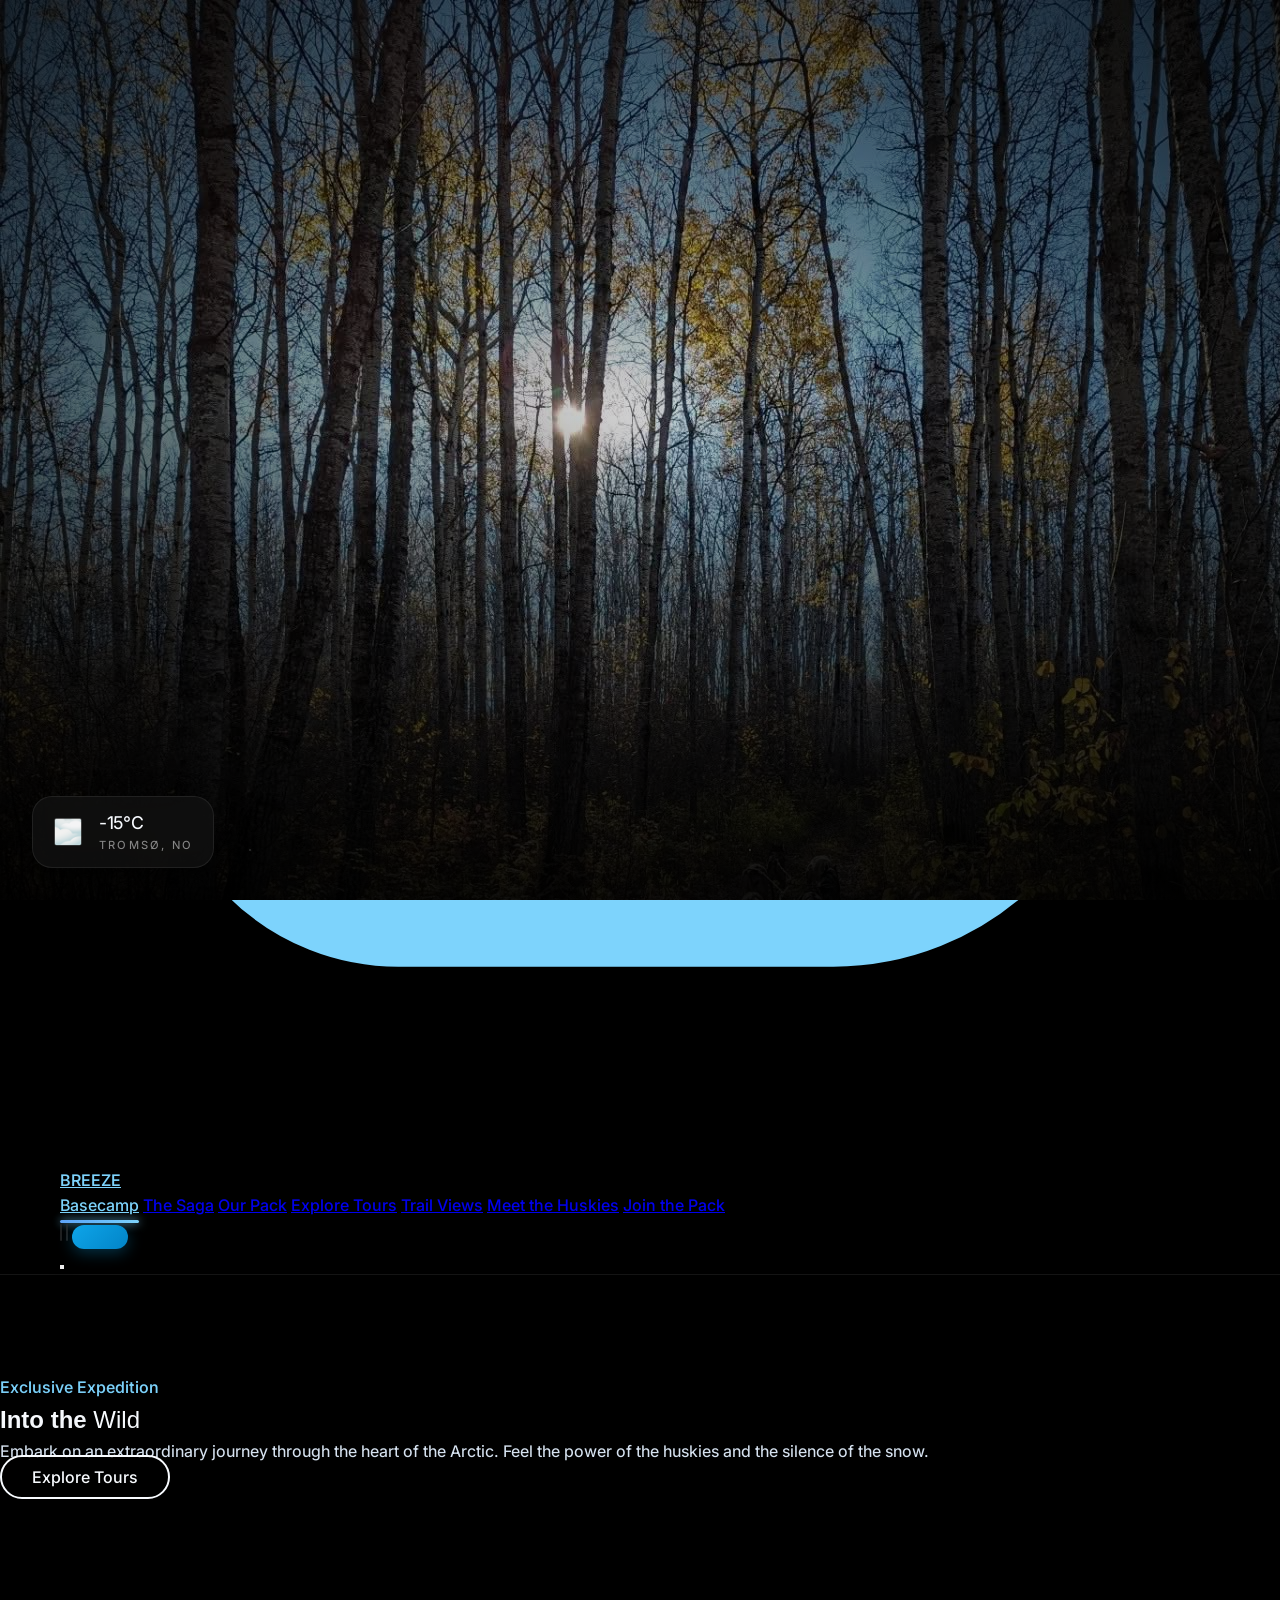
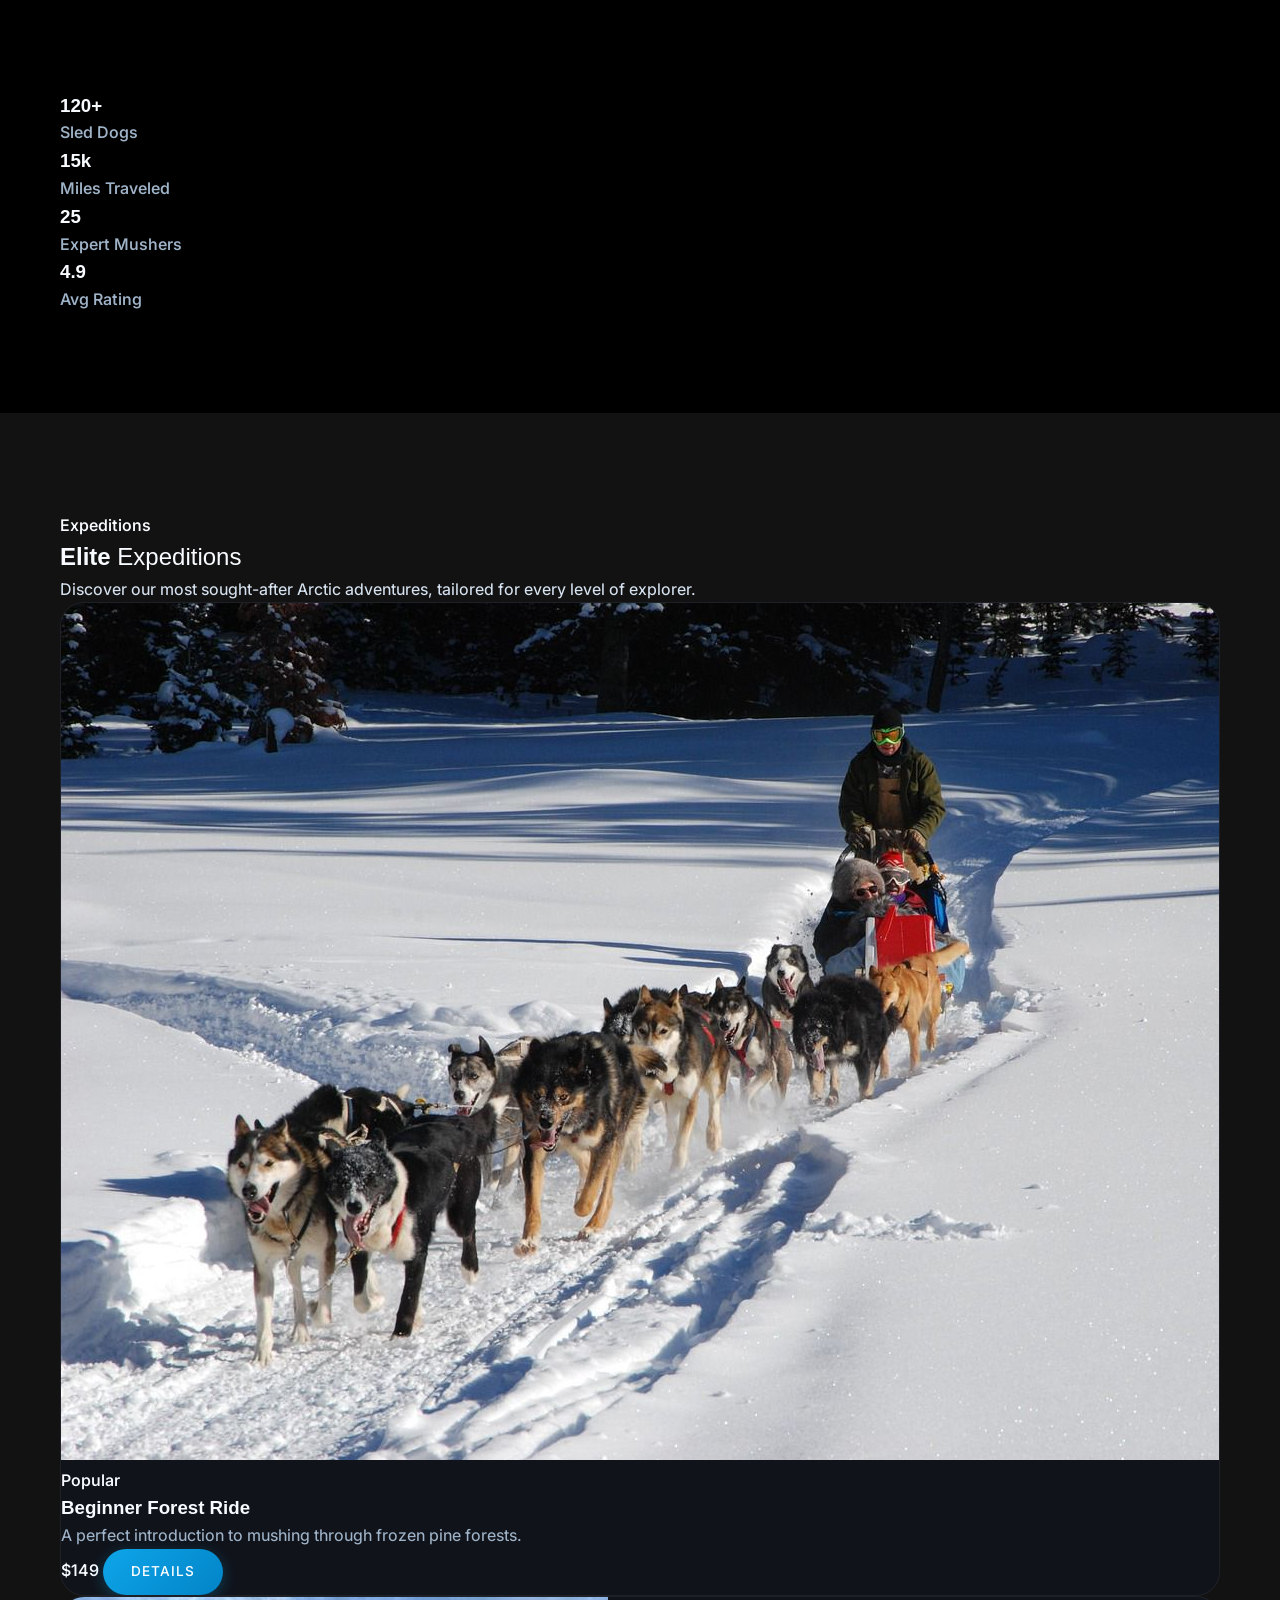
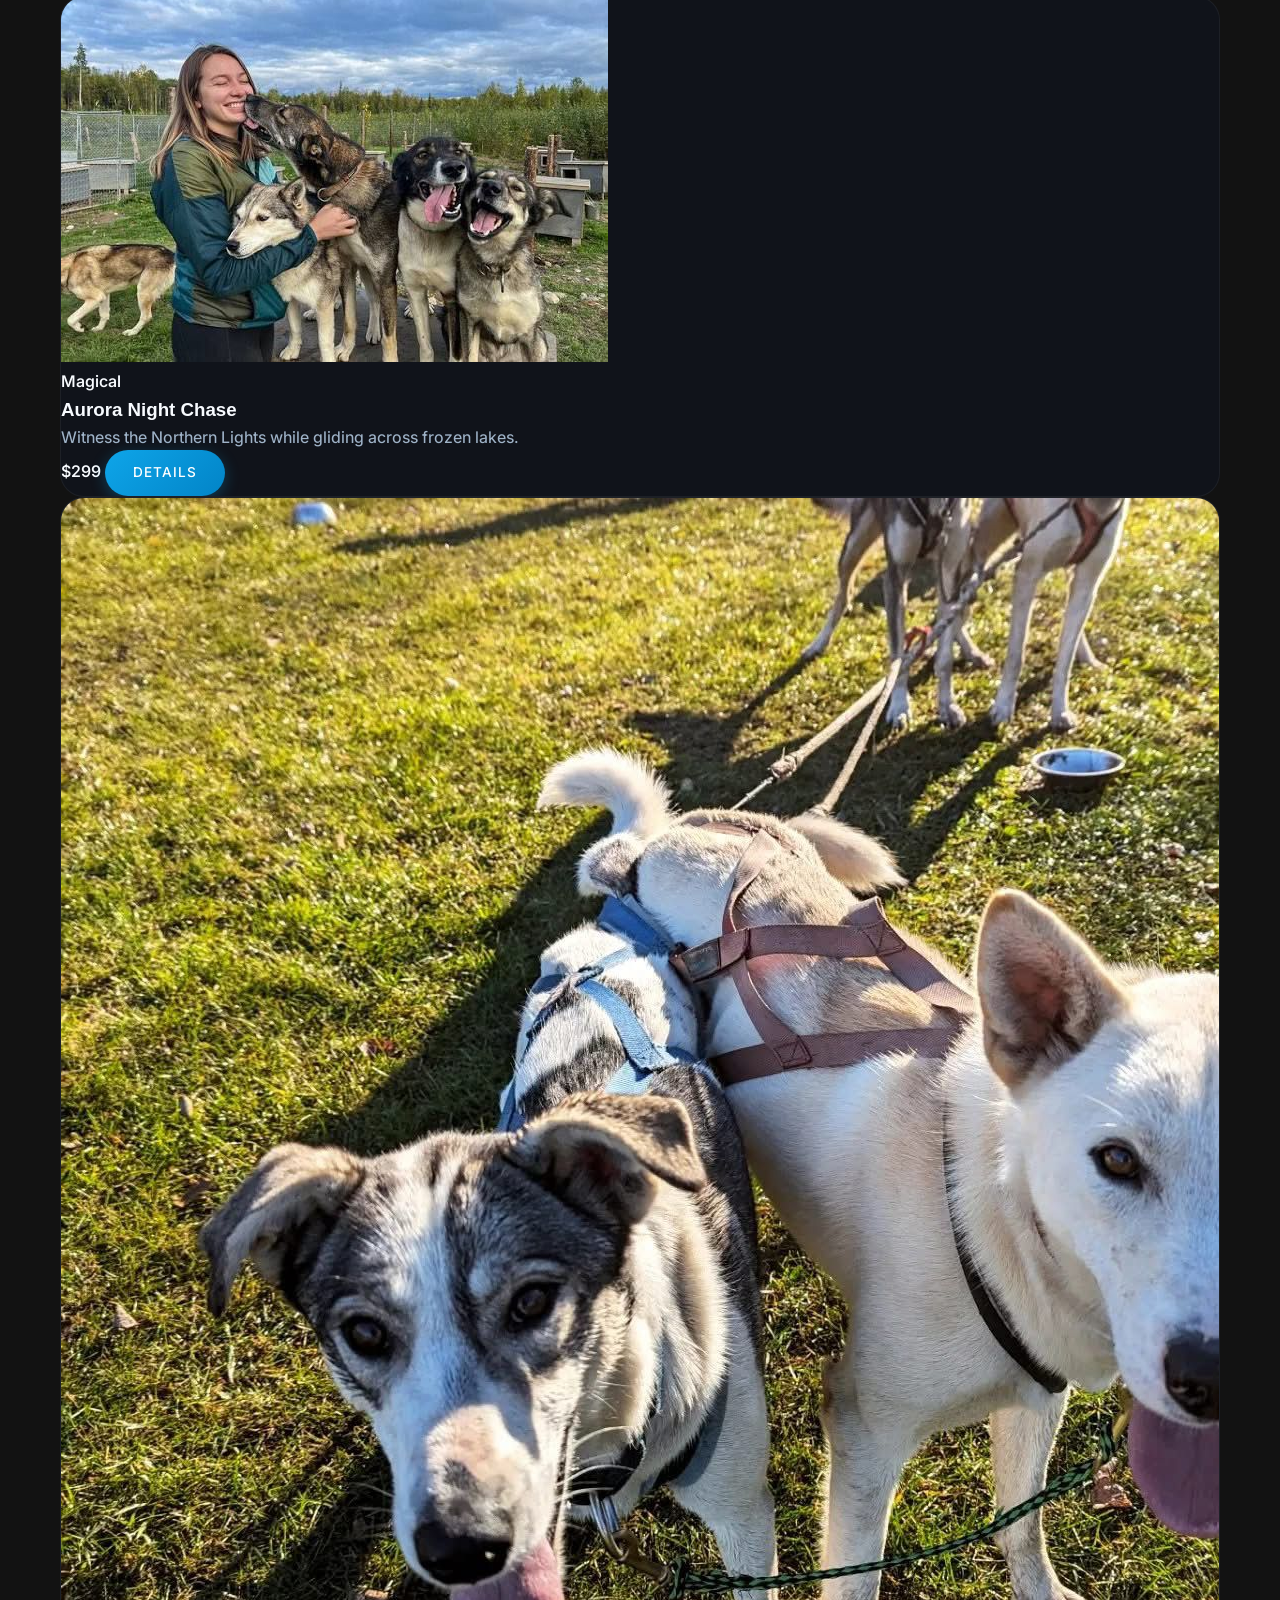
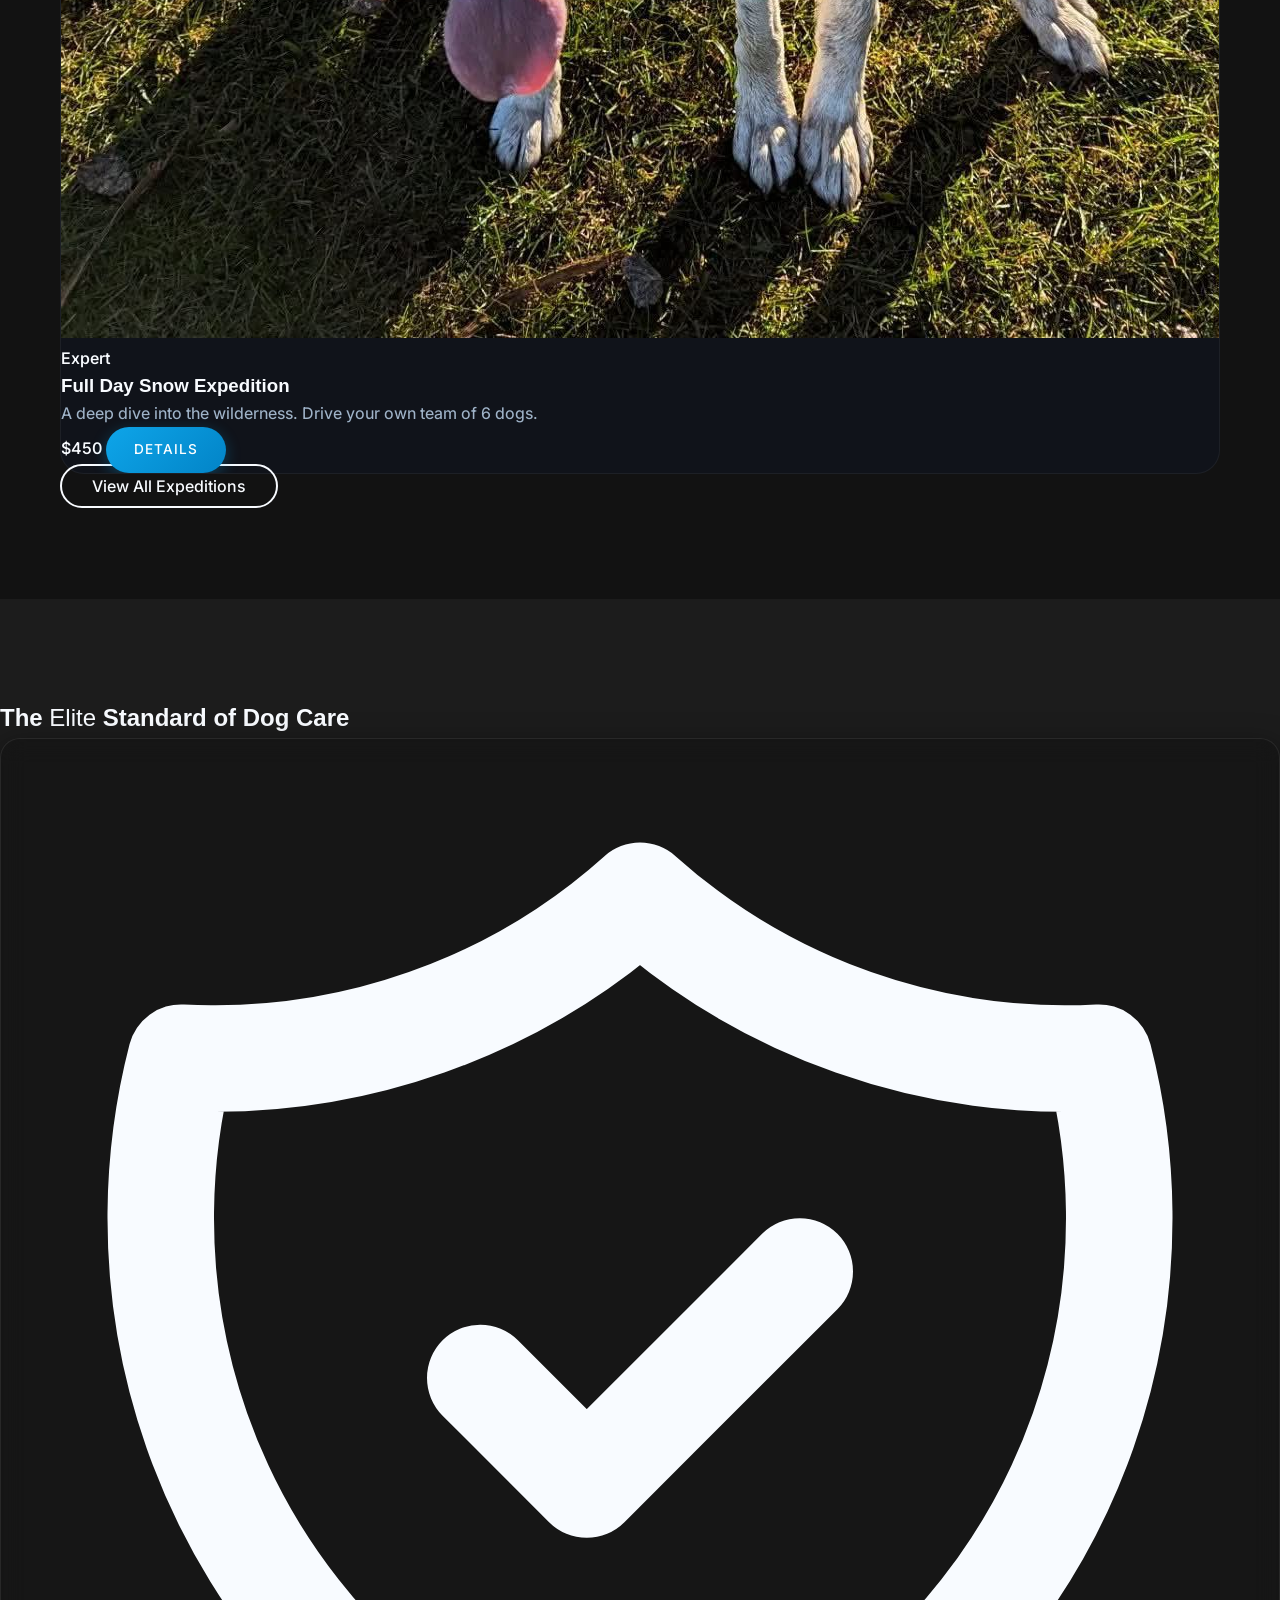
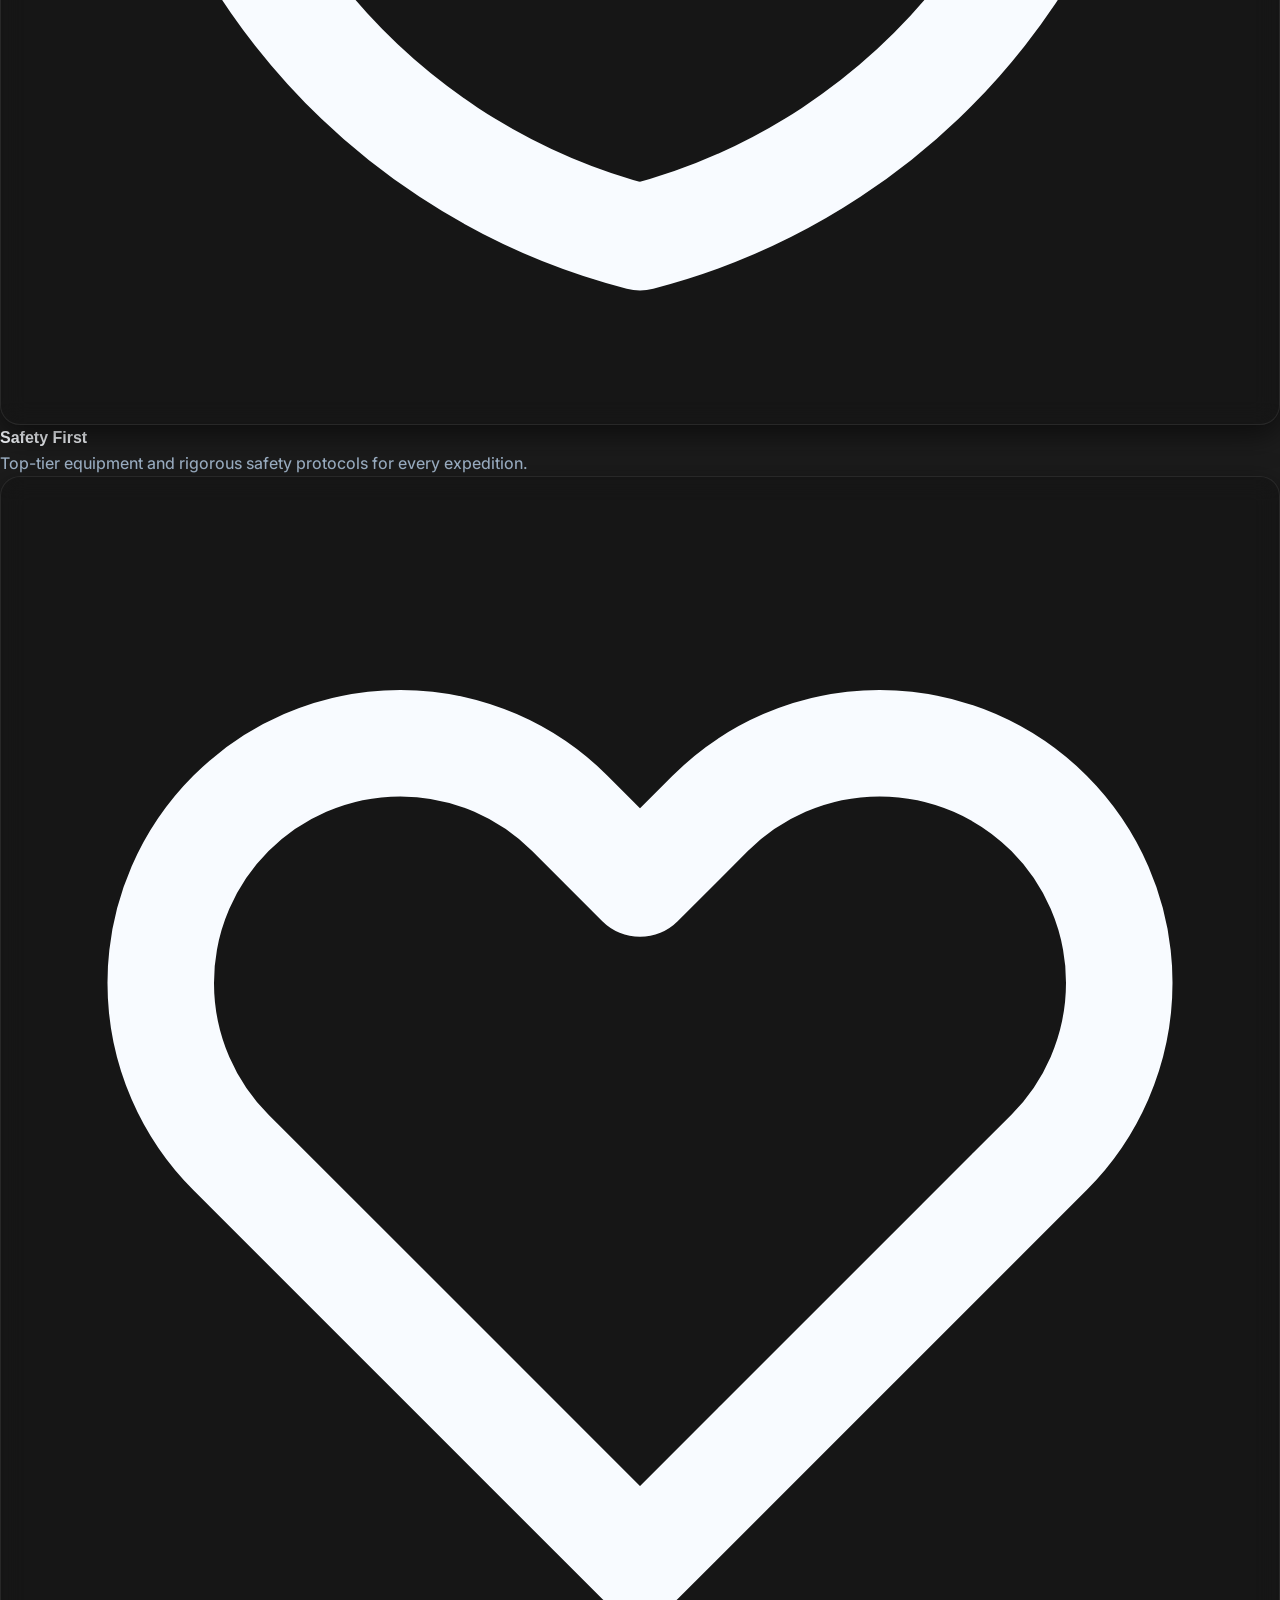
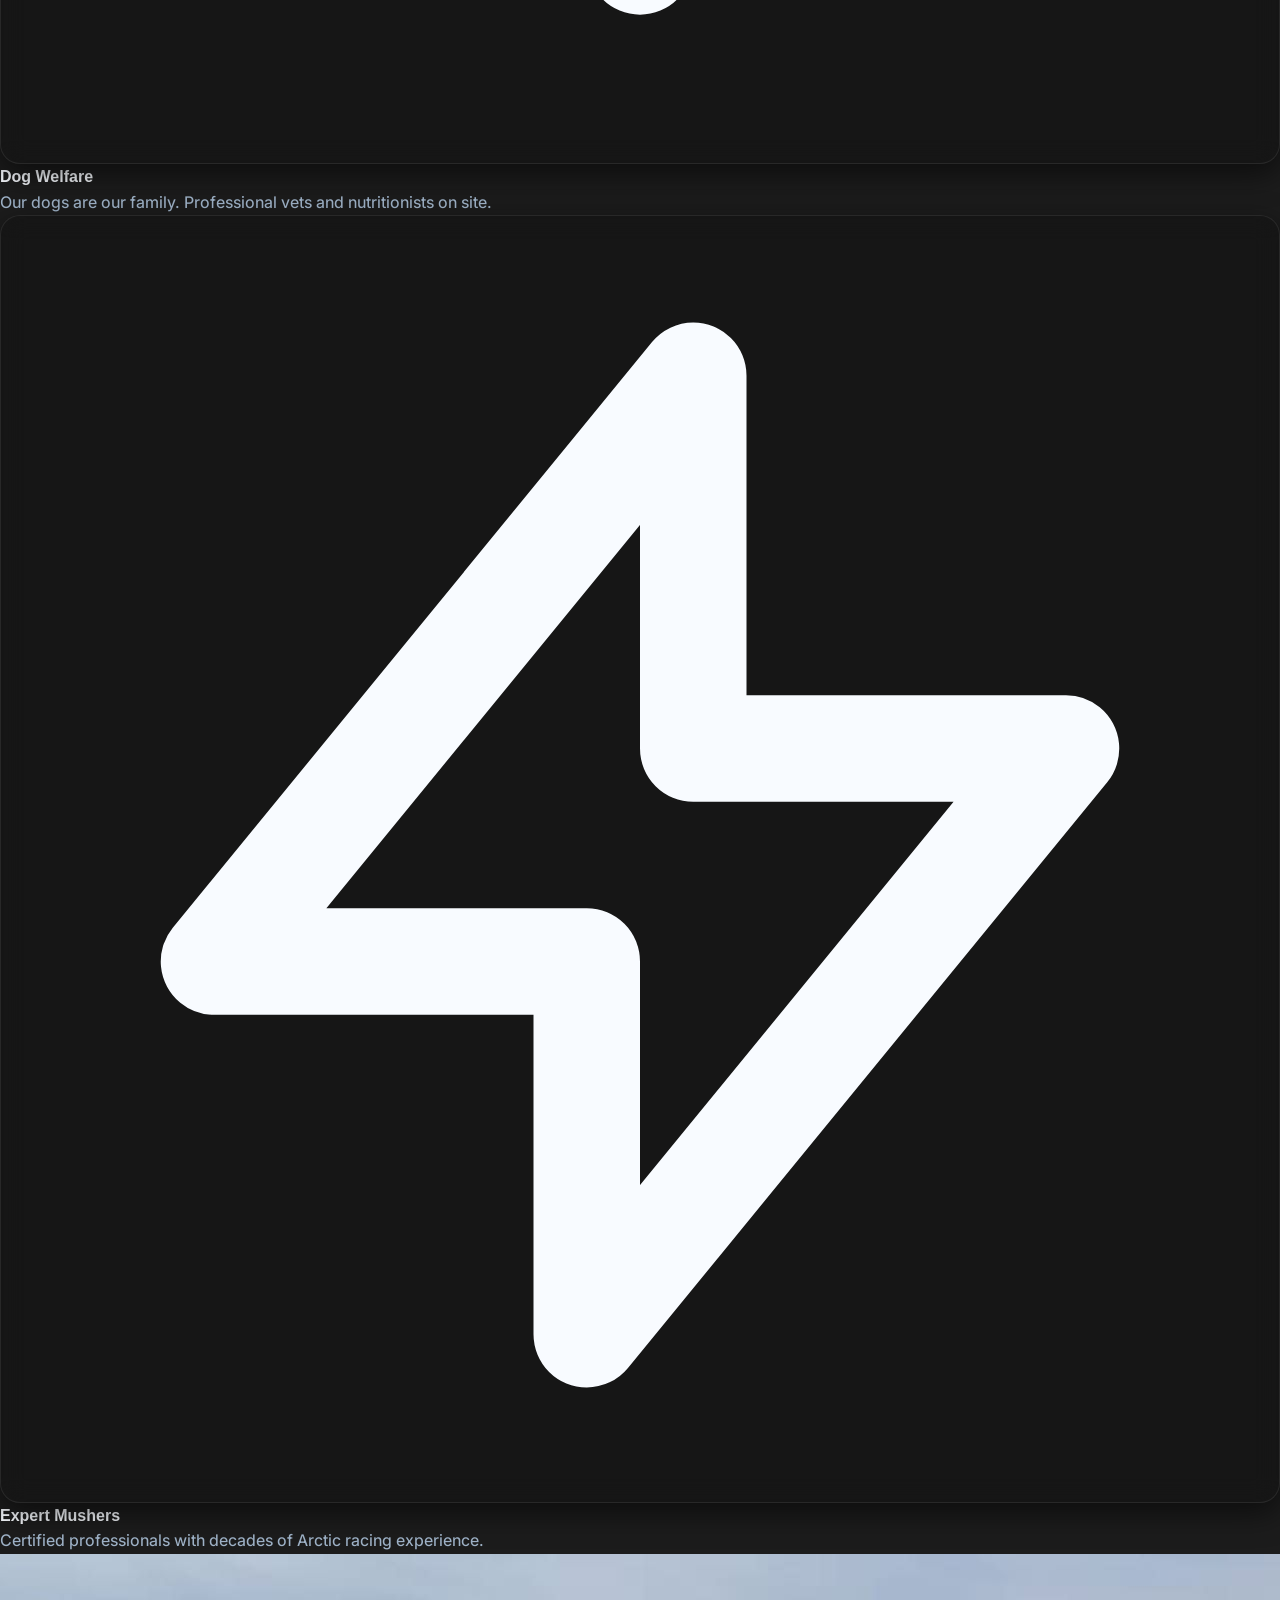
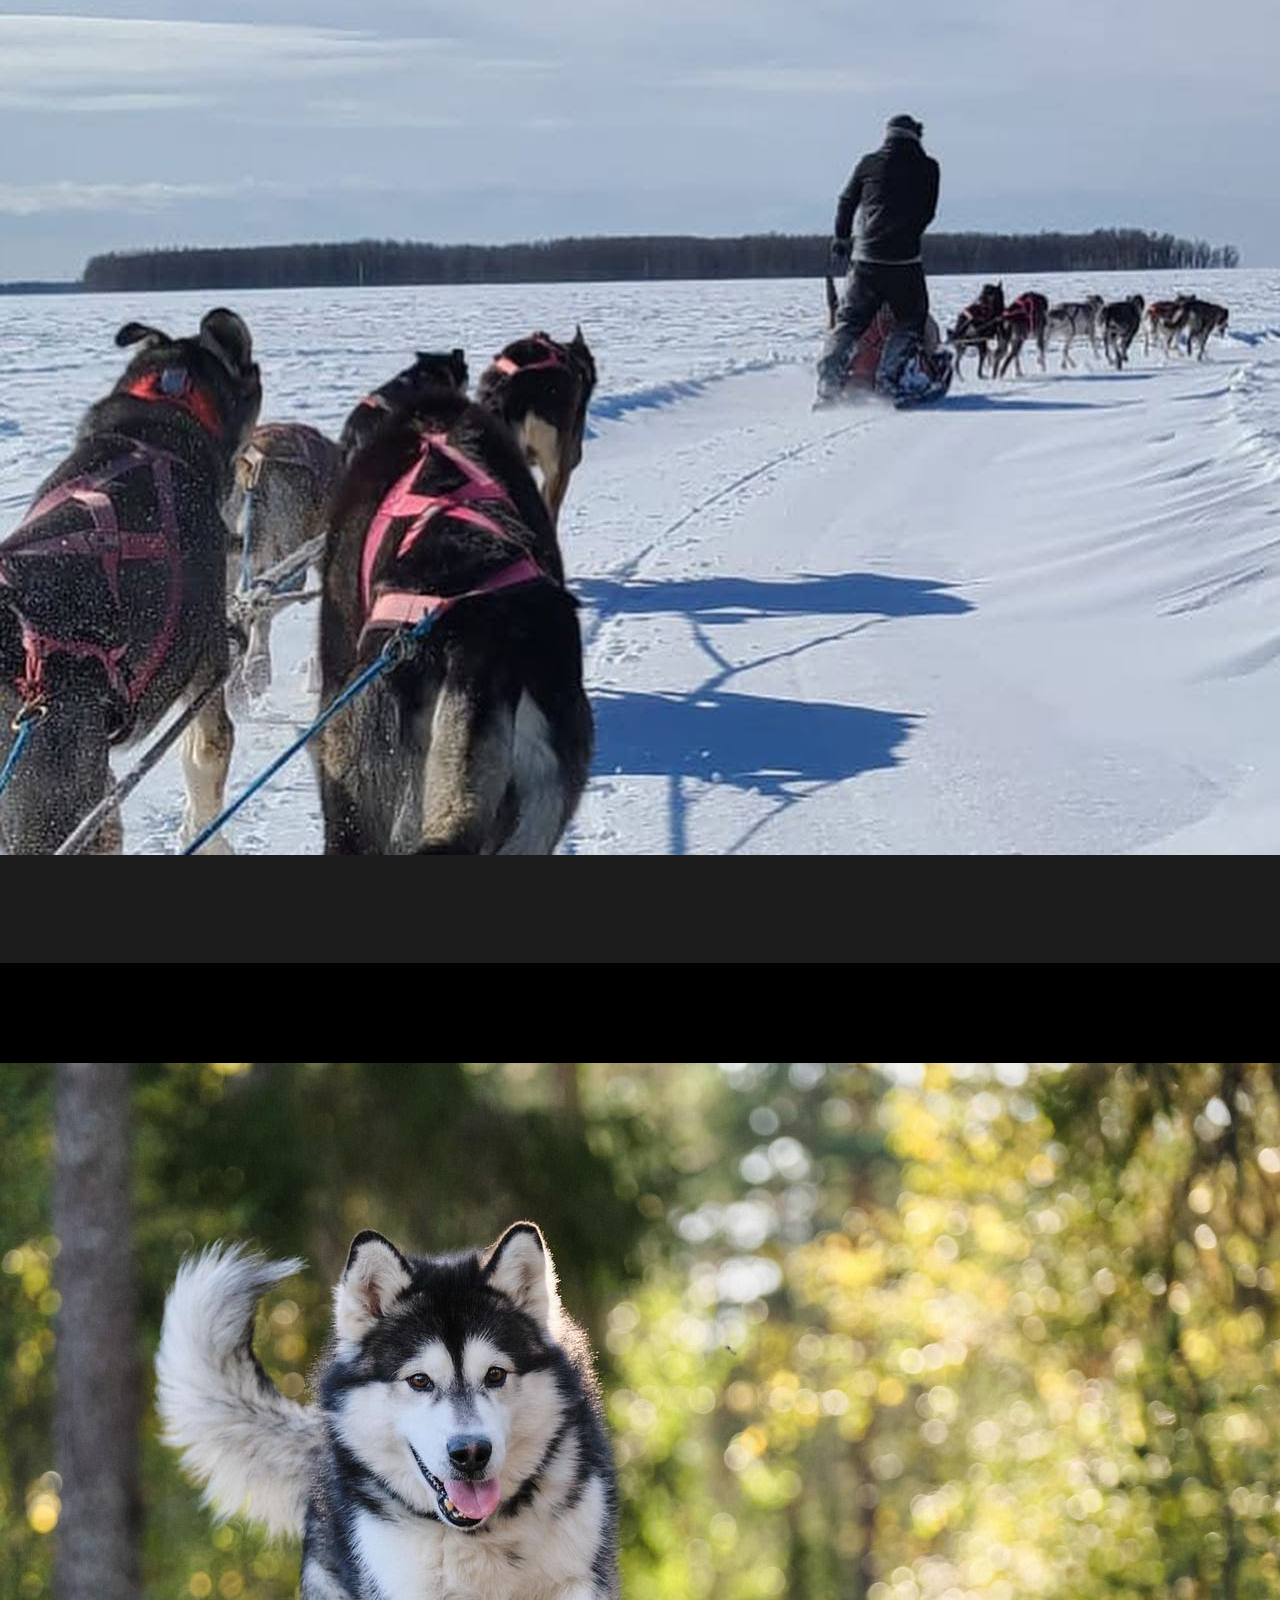
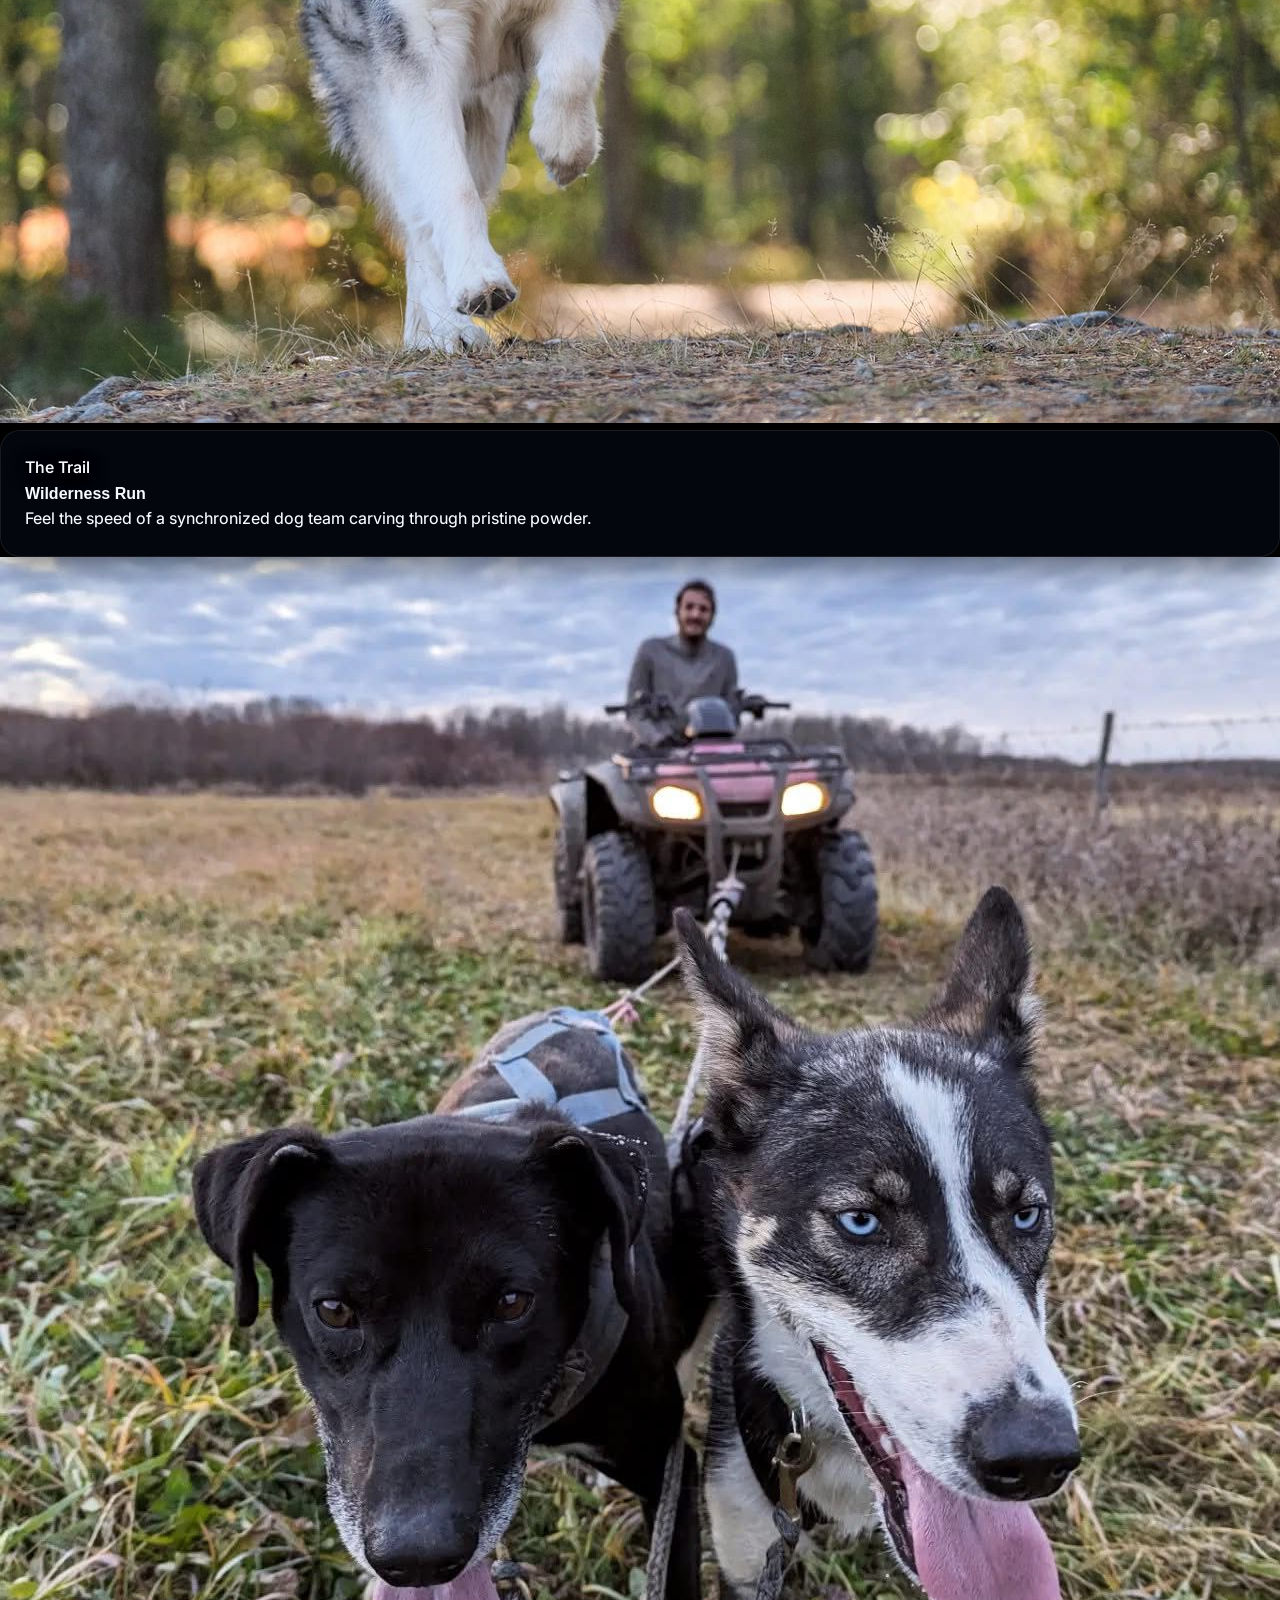
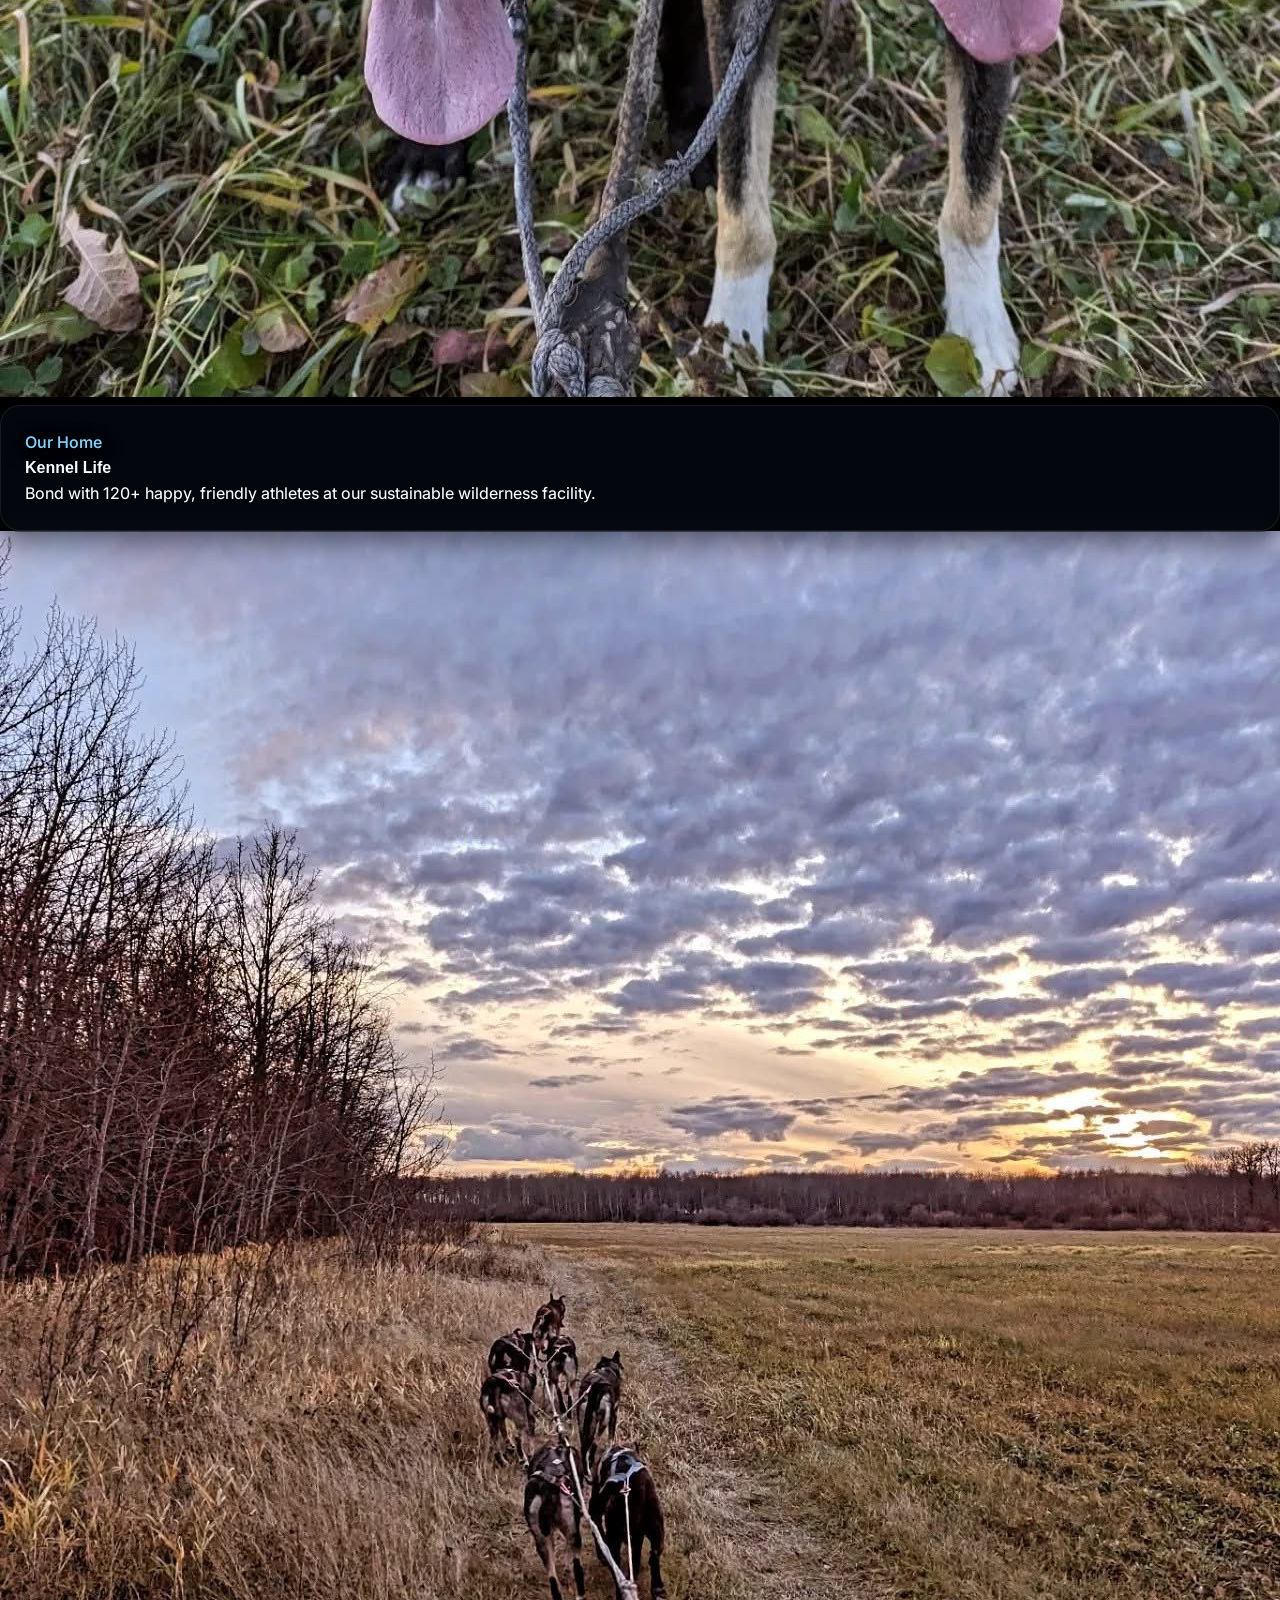
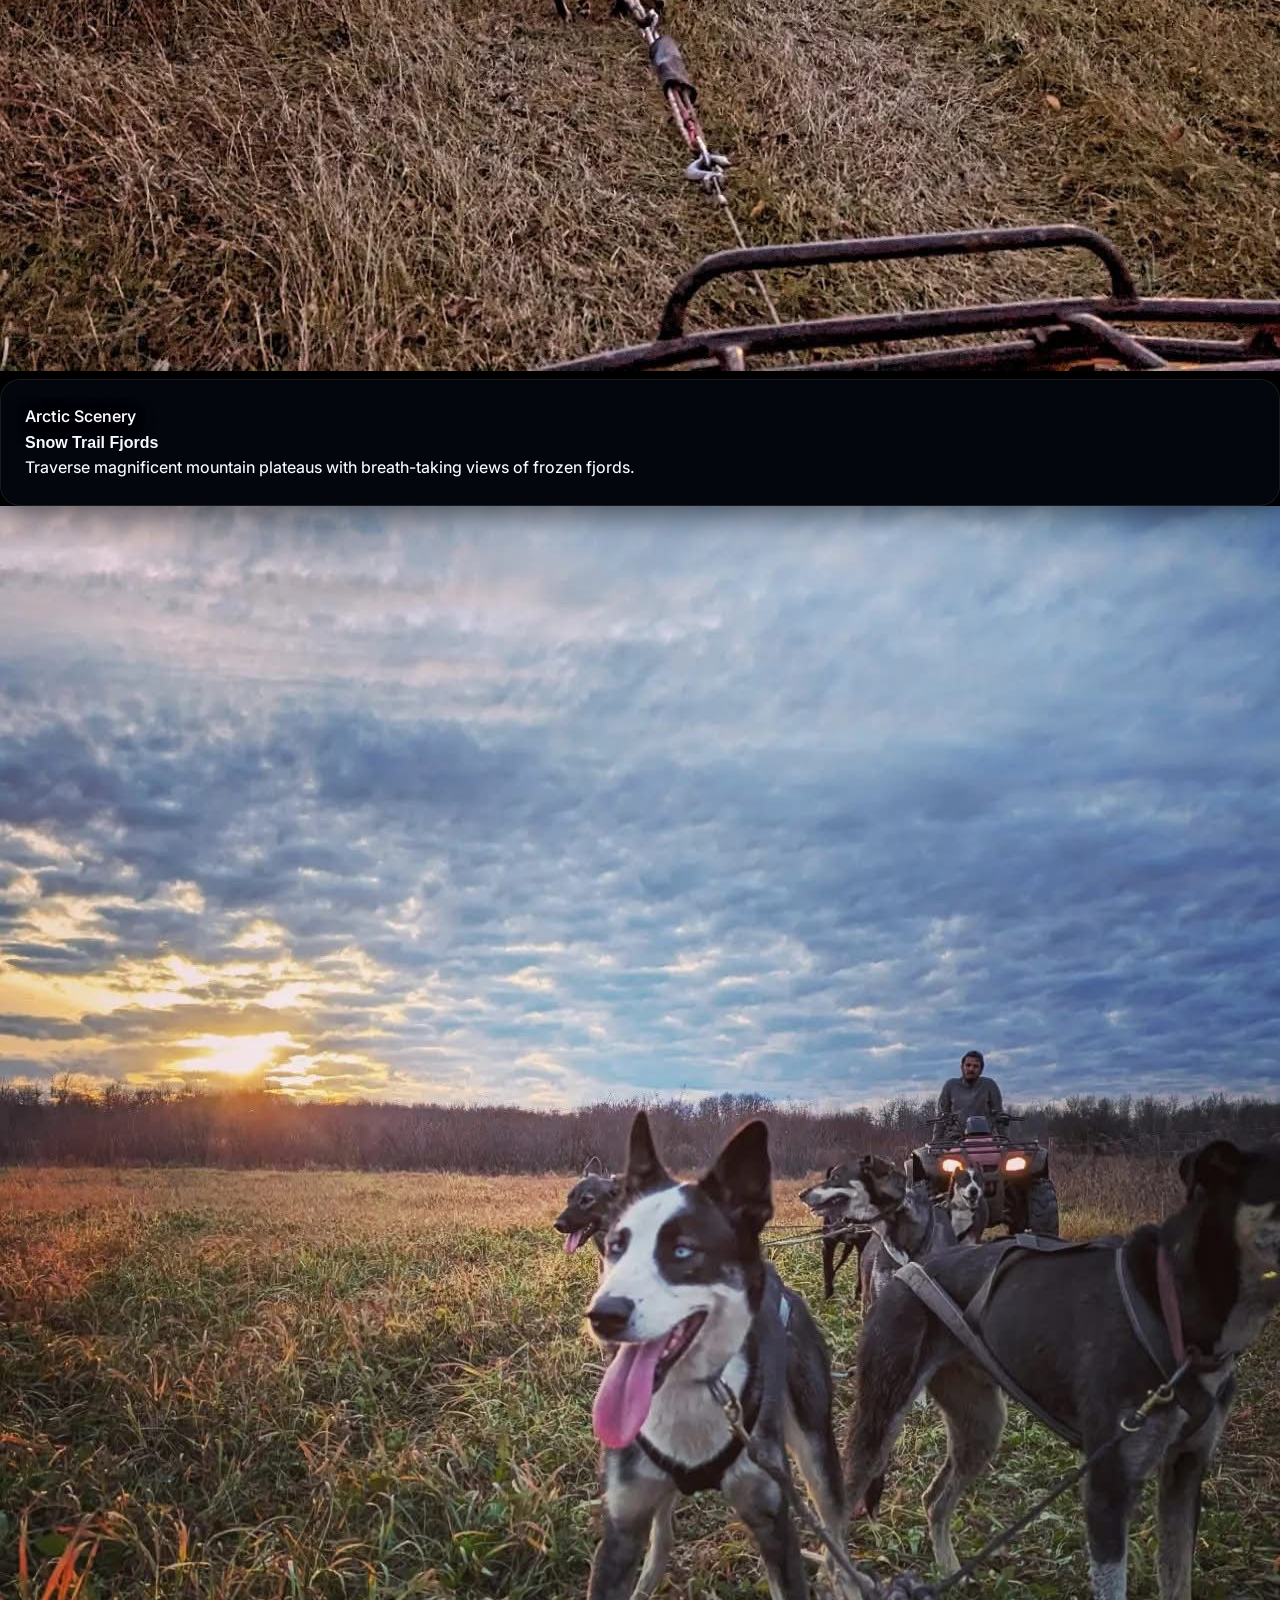
==== commit ba04641d: "w" ====
--- a/index.html
+++ b/index.html
@@ -192,19 +192,27 @@
         <div class="container max-w-5xl">
             <div class="grid grid-cols-2 md:grid-cols-4 gap-8 text-center">
                 <div class="py-4 md:border-r border-white/10 last:border-r-0">
-                    <h3 class="text-5xl font-poppins font-extrabold text-transparent bg-clip-text bg-gradient-to-r from-ice to-glacier drop-shadow-[0_0_15px_rgba(56,189,248,0.25)] mb-2">120+</h3>
+                    <h3
+                        class="text-5xl font-poppins font-extrabold text-transparent bg-clip-text bg-gradient-to-r from-ice to-glacier drop-shadow-[0_0_15px_rgba(56,189,248,0.25)] mb-2">
+                        120+</h3>
                     <p class="text-muted uppercase tracking-[0.2em] text-xs font-semibold">Sled Dogs</p>
                 </div>
                 <div class="py-4 md:border-r border-white/10 last:border-r-0">
-                    <h3 class="text-5xl font-poppins font-extrabold text-transparent bg-clip-text bg-gradient-to-r from-ice to-glacier drop-shadow-[0_0_15px_rgba(56,189,248,0.25)] mb-2">15k</h3>
+                    <h3
+                        class="text-5xl font-poppins font-extrabold text-transparent bg-clip-text bg-gradient-to-r from-ice to-glacier drop-shadow-[0_0_15px_rgba(56,189,248,0.25)] mb-2">
+                        15k</h3>
                     <p class="text-muted uppercase tracking-[0.2em] text-xs font-semibold">Miles Traveled</p>
                 </div>
                 <div class="py-4 md:border-r border-white/10 last:border-r-0">
-                    <h3 class="text-5xl font-poppins font-extrabold text-transparent bg-clip-text bg-gradient-to-r from-ice to-glacier drop-shadow-[0_0_15px_rgba(56,189,248,0.25)] mb-2">25</h3>
+                    <h3
+                        class="text-5xl font-poppins font-extrabold text-transparent bg-clip-text bg-gradient-to-r from-ice to-glacier drop-shadow-[0_0_15px_rgba(56,189,248,0.25)] mb-2">
+                        25</h3>
                     <p class="text-muted uppercase tracking-[0.2em] text-xs font-semibold">Expert Mushers</p>
                 </div>
                 <div class="py-4">
-                    <h3 class="text-5xl font-poppins font-extrabold text-transparent bg-clip-text bg-gradient-to-r from-ice to-glacier drop-shadow-[0_0_15px_rgba(56,189,248,0.25)] mb-2">4.9</h3>
+                    <h3
+                        class="text-5xl font-poppins font-extrabold text-transparent bg-clip-text bg-gradient-to-r from-ice to-glacier drop-shadow-[0_0_15px_rgba(56,189,248,0.25)] mb-2">
+                        4.9</h3>
                     <p class="text-muted uppercase tracking-[0.2em] text-xs font-semibold">Avg Rating</p>
                 </div>
             </div>
@@ -218,7 +226,8 @@
             <span class="text-ice font-bold uppercase tracking-[0.4em] mb-3 block">Expeditions</span>
             <h2 class="text-4xl md:text-5xl font-poppins font-extrabold mb-4">Elite <span
                     class="text-transparent bg-clip-text bg-gradient-to-r from-ice to-glacier">Expeditions</span></h2>
-            <p class="text-soft max-w-xl mx-auto">Discover our most sought-after Arctic adventures, tailored for every level of explorer.</p>
+            <p class="text-soft max-w-xl mx-auto">Discover our most sought-after Arctic adventures, tailored for every
+                level of explorer.</p>
         </div>
 
         <div class="container relative z-10">
@@ -228,7 +237,9 @@
                     <div class="h-64 overflow-hidden relative">
                         <img src="image/WhatsApp Image 2026-05-09 at 3.18.49 PM.jpeg" alt="Tour"
                             class="w-full h-full object-cover transition-transform duration-700 group-hover:scale-110">
-                        <div class="absolute top-4 right-4 bg-black/50 backdrop-blur-md text-white border border-white/10 rounded-full px-4 py-1 text-xs font-bold uppercase">Popular</div>
+                        <div
+                            class="absolute top-4 right-4 bg-black/50 backdrop-blur-md text-white border border-white/10 rounded-full px-4 py-1 text-xs font-bold uppercase">
+                            Popular</div>
                     </div>
                     <div class="p-8">
                         <h3 class="text-2xl font-bold mb-4">Beginner Forest Ride</h3>
@@ -246,7 +257,9 @@
                     <div class="h-64 overflow-hidden relative">
                         <img src="image/WhatsApp Image 2026-05-09 at 3.19.07 PM.jpeg" alt="Tour"
                             class="w-full h-full object-cover transition-transform duration-700 group-hover:scale-110">
-                        <div class="absolute top-4 right-4 bg-black/50 backdrop-blur-md text-white border border-white/10 rounded-full px-4 py-1 text-xs font-bold uppercase">Magical</div>
+                        <div
+                            class="absolute top-4 right-4 bg-black/50 backdrop-blur-md text-white border border-white/10 rounded-full px-4 py-1 text-xs font-bold uppercase">
+                            Magical</div>
                     </div>
                     <div class="p-8">
                         <h3 class="text-2xl font-bold mb-4">Aurora Night Chase</h3>
@@ -264,7 +277,9 @@
                     <div class="h-64 overflow-hidden relative">
                         <img src="image/WhatsApp Image 2026-05-09 at 3.18.57 PM.jpeg" alt="Tour"
                             class="w-full h-full object-cover transition-transform duration-700 group-hover:scale-110">
-                        <div class="absolute top-4 right-4 bg-black/50 backdrop-blur-md text-white border border-white/10 rounded-full px-4 py-1 text-xs font-bold uppercase">Expert</div>
+                        <div
+                            class="absolute top-4 right-4 bg-black/50 backdrop-blur-md text-white border border-white/10 rounded-full px-4 py-1 text-xs font-bold uppercase">
+                            Expert</div>
                     </div>
                     <div class="p-8">
                         <h3 class="text-2xl font-bold mb-4">Full Day Snow Expedition</h3>
@@ -285,9 +300,9 @@
     </section>
 
     <!-- Why Choose Us - Redesigned Immersive Full-Width Split Layout -->
-    <section class="py-0 relative overflow-hidden bg-section flex flex-col md:flex-row items-stretch min-h-[80vh]">
+    <section class="py-0 relative overflow-hidden bg-section flex flex-col xl:flex-row items-stretch min-h-[80vh]">
         <!-- Left Side: Content Box with generous padding -->
-        <div class="w-full md:w-1/2 px-6 md:px-20 py-24 flex flex-col justify-center relative z-10">
+        <div class="w-full xl:w-1/2 px-6 md:px-20 py-24 flex flex-col justify-center relative z-10">
             <h2 class="text-4xl md:text-5xl font-poppins font-extrabold mb-8 leading-tight">The <span
                     class="text-primary-accent">Elite</span> Standard of Dog Care</h2>
             <div class="space-y-8">
@@ -333,11 +348,11 @@
         </div>
 
         <!-- Right Side: Immersive Full-Width Sled Dog Image -->
-        <div class="w-full md:w-1/2 relative min-h-[45vh] md:min-h-auto">
+        <div class="w-full xl:w-1/2 relative min-h-[45vh] xl:min-h-auto">
             <img src="image/WhatsApp Image 2026-05-09 at 3.18.56 PM.jpeg" alt="Musher and Sled Dogs"
                 class="absolute inset-0 w-full h-full object-cover">
             <!-- Overlay to make the image transition elegantly to the left side bg -->
-            <div class="absolute inset-0 bg-gradient-to-r from-section via-transparent to-transparent hidden md:block">
+            <div class="absolute inset-0 bg-gradient-to-r from-section via-transparent to-transparent hidden xl:block">
             </div>
         </div>
     </section>
@@ -351,10 +366,13 @@
                 <img src="image/WhatsApp Image 2026-05-09 at 3.18.50 PM.jpeg" alt="Sled Dog Trail Run"
                     class="absolute inset-0 w-full h-full object-cover transition-transform duration-[1.5s] ease-out group-hover:scale-110">
                 <div class="absolute inset-0 bg-gradient-to-t from-black via-black/40 to-transparent"></div>
-                <div class="absolute bottom-6 left-6 right-6 z-10 overlay-glass-card">
+                <div class="absolute bottom-6 left-6 right-6 z-10 overlay-glass-card h-[220px] flex flex-col justify-center">
                     <span class="text-xs font-bold uppercase tracking-[0.3em] text-ice mb-1.5 block">The Trail</span>
-                    <h4 class="text-xl font-poppins font-semibold text-white uppercase tracking-wider mb-1.5 leading-tight">Wilderness Run</h4>
-                    <p class="text-sm text-soft/90 font-light leading-relaxed">Feel the speed of a synchronized dog team carving through pristine powder.</p>
+                    <h4
+                        class="text-xl font-poppins font-semibold text-white uppercase tracking-wider mb-1.5 leading-tight">
+                        Wilderness Run</h4>
+                    <p class="text-sm text-soft/90 font-light leading-relaxed">Feel the speed of a synchronized dog team
+                        carving through pristine powder.</p>
                 </div>
             </div>
             <!-- Item 2: Kennel Life -->
@@ -362,10 +380,13 @@
                 <img src="image/WhatsApp Image 2026-05-09 at 3.19.00 PM (1).jpeg" alt="Kennel Experience"
                     class="absolute inset-0 w-full h-full object-cover transition-transform duration-[1.5s] ease-out group-hover:scale-110">
                 <div class="absolute inset-0 bg-gradient-to-t from-black via-black/40 to-transparent"></div>
-                <div class="absolute bottom-6 left-6 right-6 z-10 overlay-glass-card">
+                <div class="absolute bottom-6 left-6 right-6 z-10 overlay-glass-card h-[220px] flex flex-col justify-center">
                     <span class="text-xs font-bold uppercase tracking-[0.3em] text-aurora mb-1.5 block">Our Home</span>
-                    <h4 class="text-xl font-poppins font-semibold text-white uppercase tracking-wider mb-1.5 leading-tight">Kennel Life</h4>
-                    <p class="text-sm text-soft/90 font-light leading-relaxed">Bond with 120+ happy, friendly athletes at our sustainable wilderness facility.</p>
+                    <h4
+                        class="text-xl font-poppins font-semibold text-white uppercase tracking-wider mb-1.5 leading-tight">
+                        Kennel Life</h4>
+                    <p class="text-sm text-soft/90 font-light leading-relaxed">Bond with 120+ happy, friendly athletes
+                        at our sustainable wilderness facility.</p>
                 </div>
             </div>
             <!-- Item 3: Snow Trail Highlights -->
@@ -373,10 +394,14 @@
                 <img src="image/WhatsApp Image 2026-05-09 at 3.18.59 PM (1).jpeg" alt="Snow Trail Highlights"
                     class="absolute inset-0 w-full h-full object-cover transition-transform duration-[1.5s] ease-out group-hover:scale-110">
                 <div class="absolute inset-0 bg-gradient-to-t from-black via-black/40 to-transparent"></div>
-                <div class="absolute bottom-6 left-6 right-6 z-10 overlay-glass-card">
-                    <span class="text-xs font-bold uppercase tracking-[0.3em] text-ice mb-1.5 block">Arctic Scenery</span>
-                    <h4 class="text-xl font-poppins font-semibold text-white uppercase tracking-wider mb-1.5 leading-tight">Snow Trail Fjords</h4>
-                    <p class="text-sm text-soft/90 font-light leading-relaxed">Traverse magnificent mountain plateaus with breath-taking views of frozen fjords.</p>
+                <div class="absolute bottom-6 left-6 right-6 z-10 overlay-glass-card h-[220px] flex flex-col justify-center">
+                    <span class="text-xs font-bold uppercase tracking-[0.3em] text-ice mb-1.5 block">Arctic
+                        Scenery</span>
+                    <h4
+                        class="text-xl font-poppins font-semibold text-white uppercase tracking-wider mb-1.5 leading-tight">
+                        Snow Trail Fjords</h4>
+                    <p class="text-sm text-soft/90 font-light leading-relaxed">Traverse magnificent mountain plateaus
+                        with breath-taking views of frozen fjords.</p>
                 </div>
             </div>
             <!-- Item 4: Happy Huskies -->
@@ -384,10 +409,14 @@
                 <img src="image/WhatsApp Image 2026-05-09 at 3.19.00 PM.jpeg" alt="Happy Husky Puppy"
                     class="absolute inset-0 w-full h-full object-cover transition-transform duration-[1.5s] ease-out group-hover:scale-110">
                 <div class="absolute inset-0 bg-gradient-to-t from-black via-black/40 to-transparent"></div>
-                <div class="absolute bottom-6 left-6 right-6 z-10 overlay-glass-card">
-                    <span class="text-xs font-bold uppercase tracking-[0.3em] text-aurora mb-1.5 block">Alpha Bond</span>
-                    <h4 class="text-xl font-poppins font-semibold text-white uppercase tracking-wider mb-1.5 leading-tight">Kennel Bond</h4>
-                    <p class="text-sm text-soft/90 font-light leading-relaxed">Connect deeply with our affectionate pups and experience their joyous spirit.</p>
+                <div class="absolute bottom-6 left-6 right-6 z-10 overlay-glass-card h-[220px] flex flex-col justify-center">
+                    <span class="text-xs font-bold uppercase tracking-[0.3em] text-aurora mb-1.5 block">Alpha
+                        Bond</span>
+                    <h4
+                        class="text-xl font-poppins font-semibold text-white uppercase tracking-wider mb-1.5 leading-tight">
+                        Kennel Bond</h4>
+                    <p class="text-sm text-soft/90 font-light leading-relaxed">Connect deeply with our affectionate pups
+                        and experience their joyous spirit.</p>
                 </div>
             </div>
         </div>
@@ -403,37 +432,47 @@
         </div>
         <div class="container grid grid-cols-1 md:grid-cols-3 gap-8">
             <!-- Sarah Jenkins -->
-            <div class="relative bg-white/5 border border-white/5 rounded-3xl p-8 hover:border-ice/20 transition-all duration-300 flex flex-col items-center text-center testimonial-card-redesign">
+            <div
+                class="relative bg-white/5 border border-white/5 rounded-3xl p-8 hover:border-ice/20 transition-all duration-300 flex flex-col items-center text-center testimonial-card-redesign h-full">
                 <div class="absolute top-6 right-8 text-6xl font-serif text-white/5 select-none">&ldquo;</div>
-                <div class="w-20 h-20 rounded-full mb-6 overflow-hidden border-2 border-ice/30 shadow-[0_0_15px_rgba(56,189,248,0.2)]">
+                <div
+                    class="w-20 h-20 rounded-full mb-6 overflow-hidden border-2 border-ice/30 shadow-[0_0_15px_rgba(56,189,248,0.2)]">
                     <img src="https://encrypted-tbn0.gstatic.com/images?q=tbn:ANd9GcSBmpq8s_S3Lfe2bGwec5-TaOzXnh_7d4KVjQ&s"
                         alt="Sarah Jenkins" class="w-full h-full object-cover object-center scale-110">
                 </div>
-                <p class="italic text-soft mb-6 relative z-10 leading-relaxed font-light">"The night tour was life-changing. Seeing the Aurora while gliding through the silent forest."</p>
-                <h5 class="font-semibold text-lg text-white">Sarah Jenkins</h5>
+                <p class="italic text-soft mb-6 relative z-10 leading-relaxed font-light">"The night tour was
+                    life-changing. Seeing the Aurora while gliding through the silent forest."</p>
+                <h5 class="font-semibold text-lg text-white mt-auto">Sarah Jenkins</h5>
                 <span class="text-ice text-xs uppercase tracking-widest mt-1.5 block font-medium">Global Explorer</span>
             </div>
             <!-- David Chen -->
-            <div class="relative bg-white/5 border border-white/5 rounded-3xl p-8 hover:border-ice/20 transition-all duration-300 flex flex-col items-center text-center testimonial-card-redesign">
+            <div
+                class="relative bg-white/5 border border-white/5 rounded-3xl p-8 hover:border-ice/20 transition-all duration-300 flex flex-col items-center text-center testimonial-card-redesign h-full">
                 <div class="absolute top-6 right-8 text-6xl font-serif text-white/5 select-none">&ldquo;</div>
-                <div class="w-20 h-20 rounded-full mb-6 overflow-hidden border-2 border-ice/30 shadow-[0_0_15px_rgba(56,189,248,0.2)]">
+                <div
+                    class="w-20 h-20 rounded-full mb-6 overflow-hidden border-2 border-ice/30 shadow-[0_0_15px_rgba(56,189,248,0.2)]">
                     <img src="https://encrypted-tbn0.gstatic.com/images?q=tbn:ANd9GcSc7eV_7l5lJ1XzDpO284-W4KR4ESjreD2Z5g&s"
                         alt="David Chen" class="w-full h-full object-cover object-center scale-110">
                 </div>
-                <p class="italic text-soft mb-6 relative z-10 leading-relaxed font-light">"Expertly organized. The safety training was clear, and driving the sled was a thrilling challenge."</p>
-                <h5 class="font-semibold text-lg text-white">David Chen</h5>
-                <span class="text-ice text-xs uppercase tracking-widest mt-1.5 block font-medium">Travel Photographer</span>
+                <p class="italic text-soft mb-6 relative z-10 leading-relaxed font-light">"Expertly organized. The
+                    safety training was clear, and driving the sled was a thrilling challenge."</p>
+                <h5 class="font-semibold text-lg text-white mt-auto">David Chen</h5>
+                <span class="text-ice text-xs uppercase tracking-widest mt-1.5 block font-medium">Photographer</span>
             </div>
             <!-- Marcus Thorne -->
-            <div class="relative bg-white/5 border border-white/5 rounded-3xl p-8 hover:border-ice/20 transition-all duration-300 flex flex-col items-center text-center testimonial-card-redesign">
+            <div
+                class="relative bg-white/5 border border-white/5 rounded-3xl p-8 hover:border-ice/20 transition-all duration-300 flex flex-col items-center text-center testimonial-card-redesign h-full">
                 <div class="absolute top-6 right-8 text-6xl font-serif text-white/5 select-none">&ldquo;</div>
-                <div class="w-20 h-20 rounded-full mb-6 overflow-hidden border-2 border-ice/30 shadow-[0_0_15px_rgba(56,189,248,0.2)]">
+                <div
+                    class="w-20 h-20 rounded-full mb-6 overflow-hidden border-2 border-ice/30 shadow-[0_0_15px_rgba(56,189,248,0.2)]">
                     <img src="https://pbs.twimg.com/profile_images/1930021940569260032/qqsk6dw5.jpg" alt="Marcus Thorne"
                         class="w-full h-full object-cover object-center scale-110">
                 </div>
-                <p class="italic text-soft mb-6 relative z-10 leading-relaxed font-light">"An absolutely spiritual experience. The bond between the mushers and dogs is incredible."</p>
-                <h5 class="font-semibold text-lg text-white">Marcus Thorne</h5>
-                <span class="text-ice text-xs uppercase tracking-widest mt-1.5 block font-medium">Adventure Blogger</span>
+                <p class="italic text-soft mb-6 relative z-10 leading-relaxed font-light">"An absolutely spiritual
+                    experience. The bond between the mushers and dogs is incredible."</p>
+                <h5 class="font-semibold text-lg text-white mt-auto">Marcus Thorne</h5>
+                <span class="text-ice text-xs uppercase tracking-widest mt-1.5 block font-medium">Adventure
+                    Blogger</span>
             </div>
         </div>
     </section>
@@ -480,7 +519,8 @@
                     class="text-transparent bg-clip-text bg-gradient-to-r from-ice to-glacier">Luxury</span></h2>
             <div class="grid grid-cols-1 md:grid-cols-3 gap-8">
                 <!-- Card 1 -->
-                <div class="bg-white/5 border border-white/5 rounded-3xl overflow-hidden hover:border-ice/25 transition-all duration-300 flex flex-col commit-premium-card">
+                <div
+                    class="bg-white/5 border border-white/5 rounded-3xl overflow-hidden hover:border-ice/25 transition-all duration-300 flex flex-col commit-premium-card">
                     <div class="h-48 overflow-hidden">
                         <img src="image/renewable-energy.png" alt="Renewable Energy"
                             class="w-full h-full object-cover transition-transform duration-500 hover:scale-110">
@@ -493,11 +533,13 @@
                                 </path>
                             </svg></div>
                         <h4 class="text-xl font-bold mb-3">Renewable Energy</h4>
-                        <p class="text-muted text-sm leading-relaxed">Our base camps are powered by 100% solar and wind energy harvested from the Arctic winds.</p>
+                        <p class="text-muted text-sm leading-relaxed">Our base camps are powered by 100% solar and wind
+                            energy harvested from the Arctic winds.</p>
                     </div>
                 </div>
                 <!-- Card 2 -->
-                <div class="bg-white/5 border border-white/5 rounded-3xl overflow-hidden hover:border-ice/25 transition-all duration-300 flex flex-col commit-premium-card">
+                <div
+                    class="bg-white/5 border border-white/5 rounded-3xl overflow-hidden hover:border-ice/25 transition-all duration-300 flex flex-col commit-premium-card">
                     <div class="h-48 overflow-hidden">
                         <img src="image/local-sourcing.png" alt="Local Sourcing"
                             class="w-full h-full object-cover transition-transform duration-500 hover:scale-110">
@@ -510,11 +552,13 @@
                                 </path>
                             </svg></div>
                         <h4 class="text-xl font-bold mb-3">Local Sourcing</h4>
-                        <p class="text-muted text-sm leading-relaxed">Every meal and material is sourced from local Tromsø artisans to support the community.</p>
+                        <p class="text-muted text-sm leading-relaxed">Every meal and material is sourced from local
+                            Tromsø artisans to support the community.</p>
                     </div>
                 </div>
                 <!-- Card 3 -->
-                <div class="bg-white/5 border border-white/5 rounded-3xl overflow-hidden hover:border-ice/25 transition-all duration-300 flex flex-col commit-premium-card">
+                <div
+                    class="bg-white/5 border border-white/5 rounded-3xl overflow-hidden hover:border-ice/25 transition-all duration-300 flex flex-col commit-premium-card">
                     <div class="h-48 overflow-hidden">
                         <img src="image/wildlife-protection.png" alt="Wildlife Protection"
                             class="w-full h-full object-cover transition-transform duration-500 hover:scale-110">
@@ -527,13 +571,14 @@
                                 </path>
                             </svg></div>
                         <h4 class="text-xl font-bold mb-3">Wildlife Protection</h4>
-                        <p class="text-muted text-sm leading-relaxed">A portion of every booking goes directly to Arctic fox and reindeer conservation programs.</p>
-                    </div>
-                </div>
-            </div>
-        </div>
-    </section>
-        </div>
+                        <p class="text-muted text-sm leading-relaxed">A portion of every booking goes directly to Arctic
+                            fox and reindeer conservation programs.</p>
+                    </div>
+                </div>
+            </div>
+        </div>
+    </section>
+    </div>
     </section>
 
     <!-- Final CTA -->
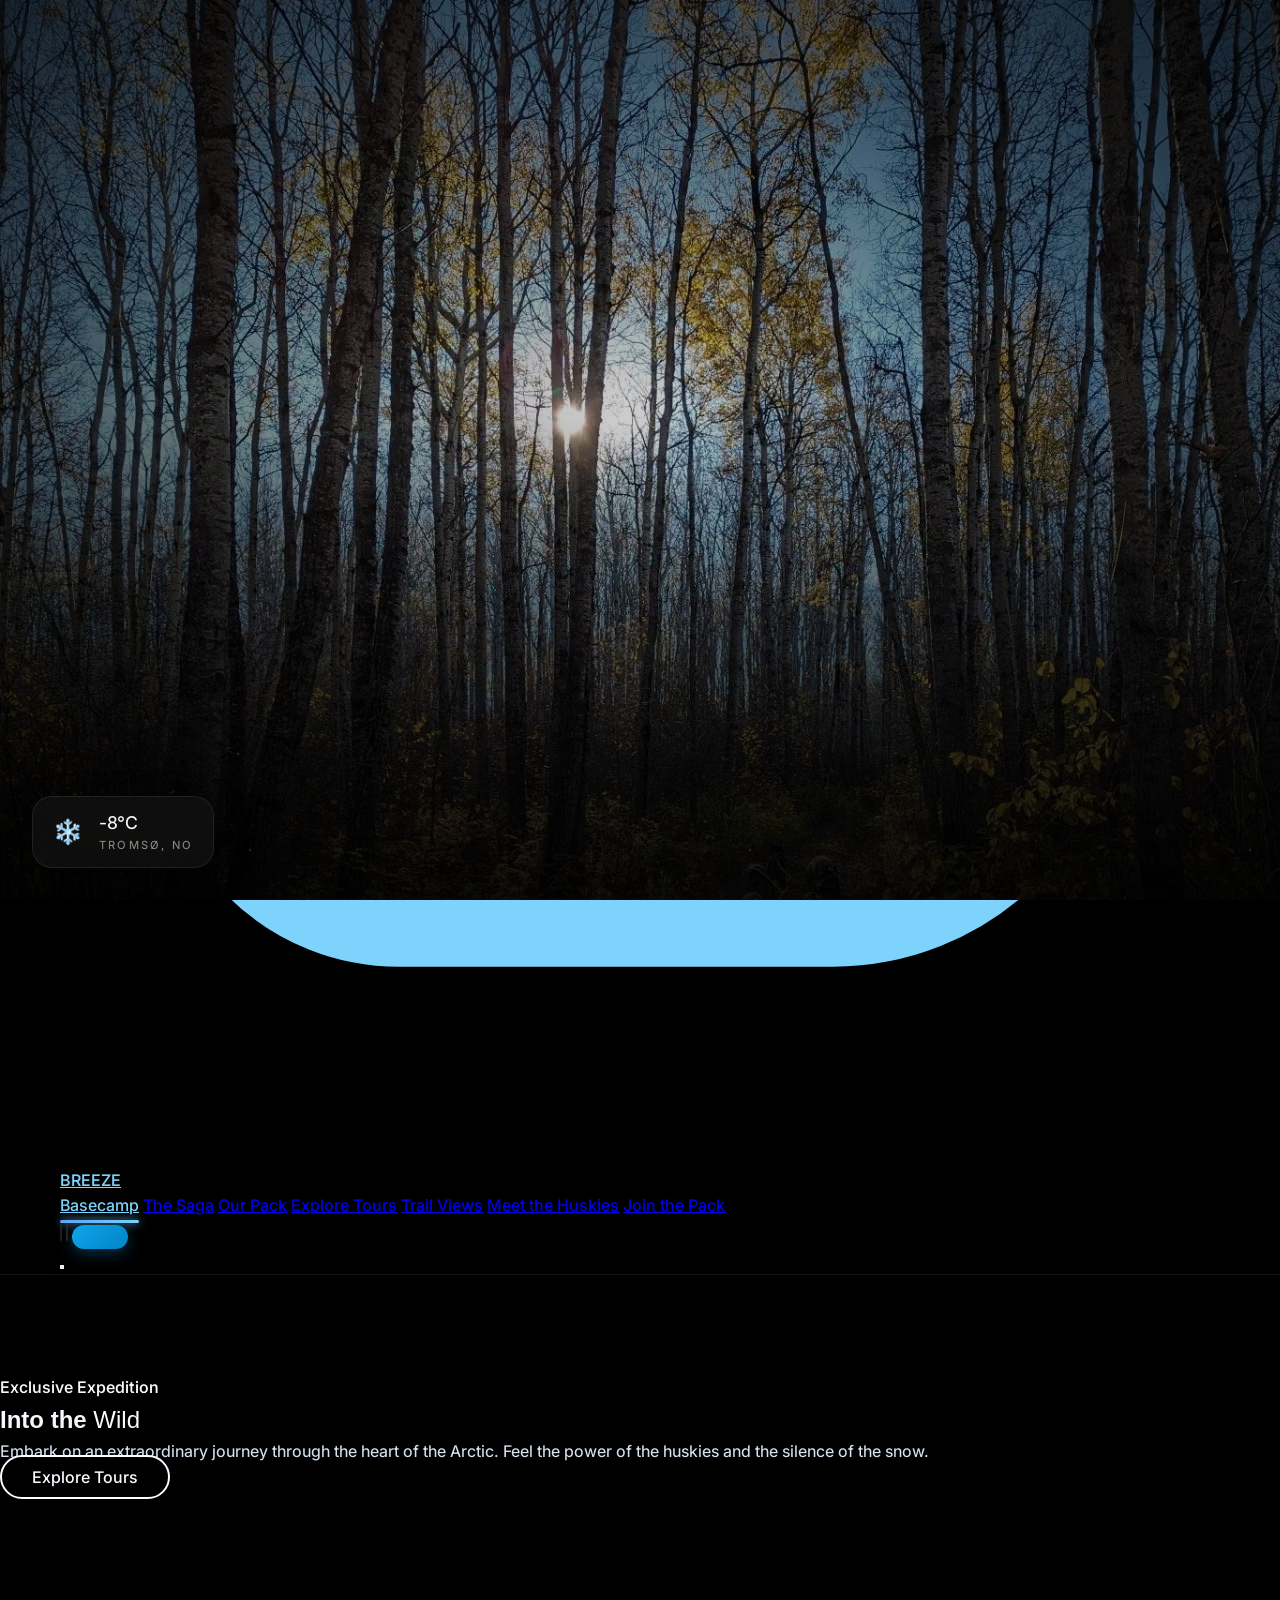
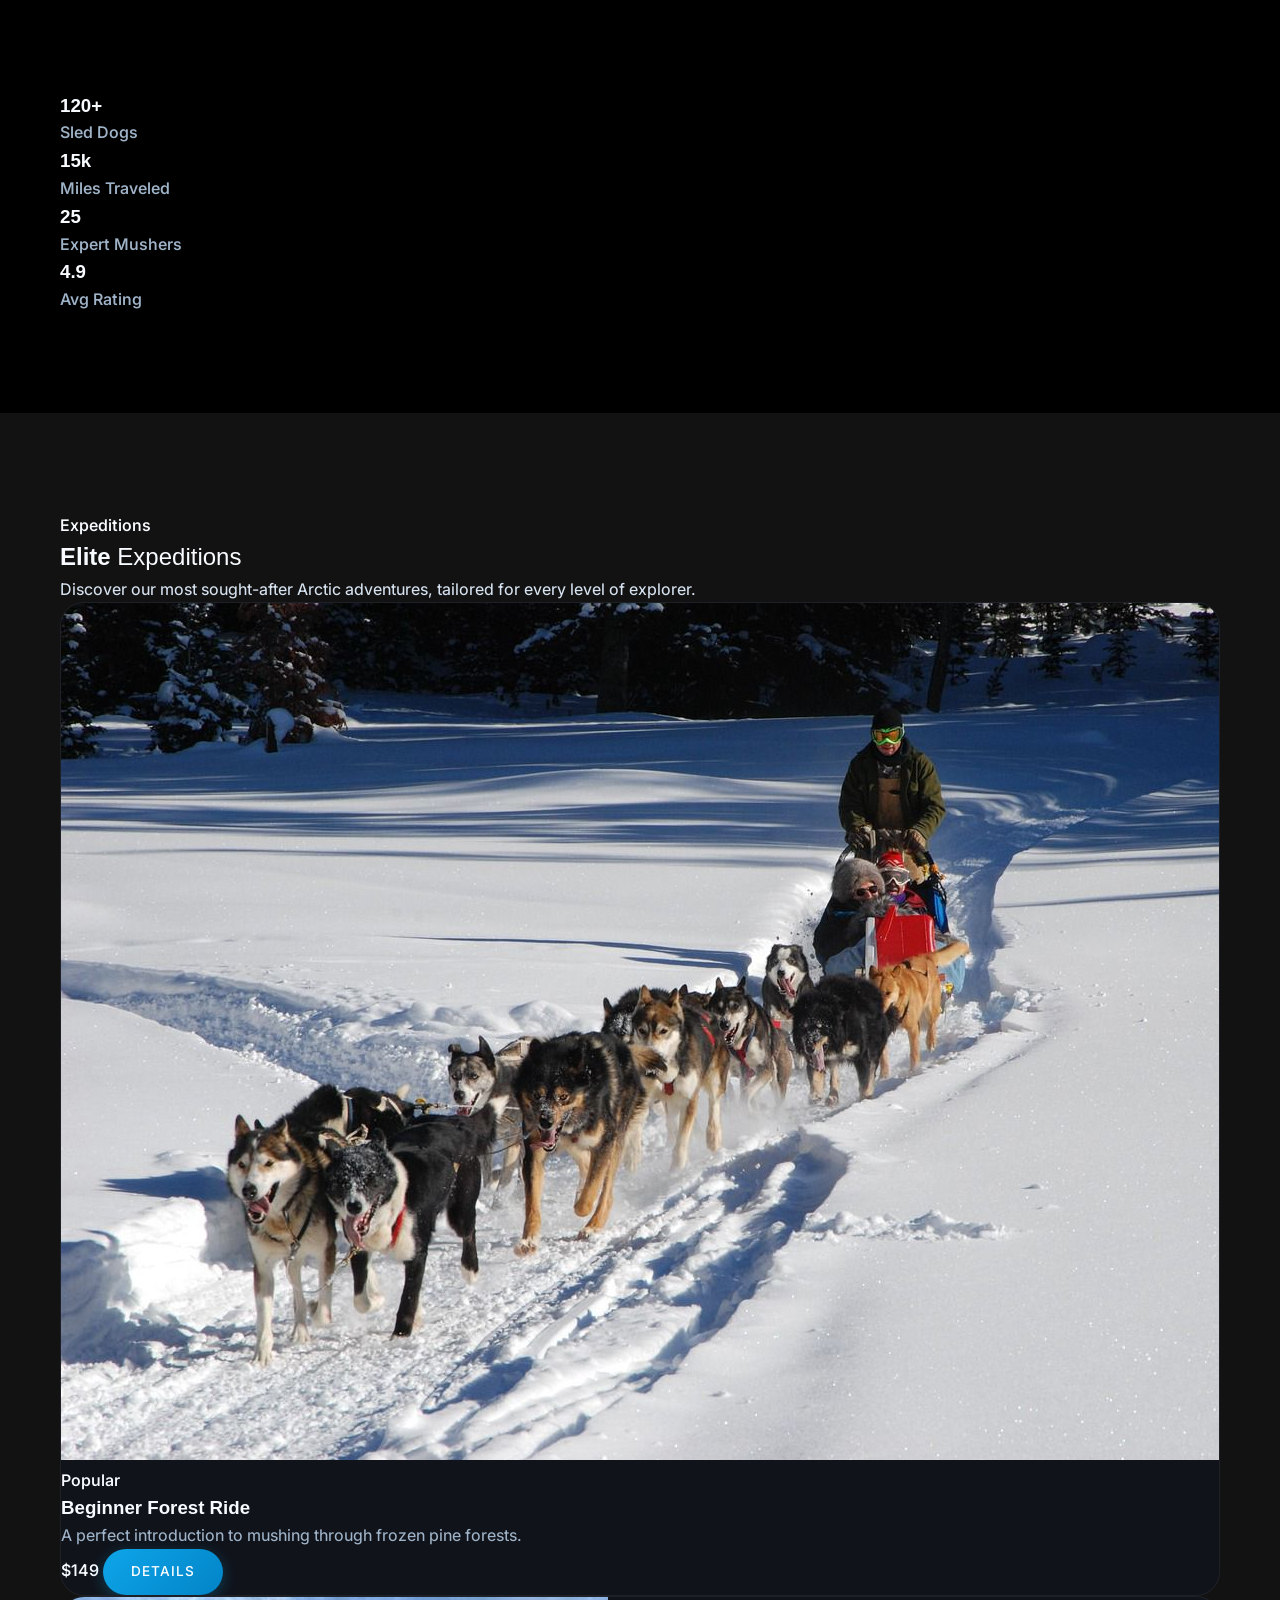
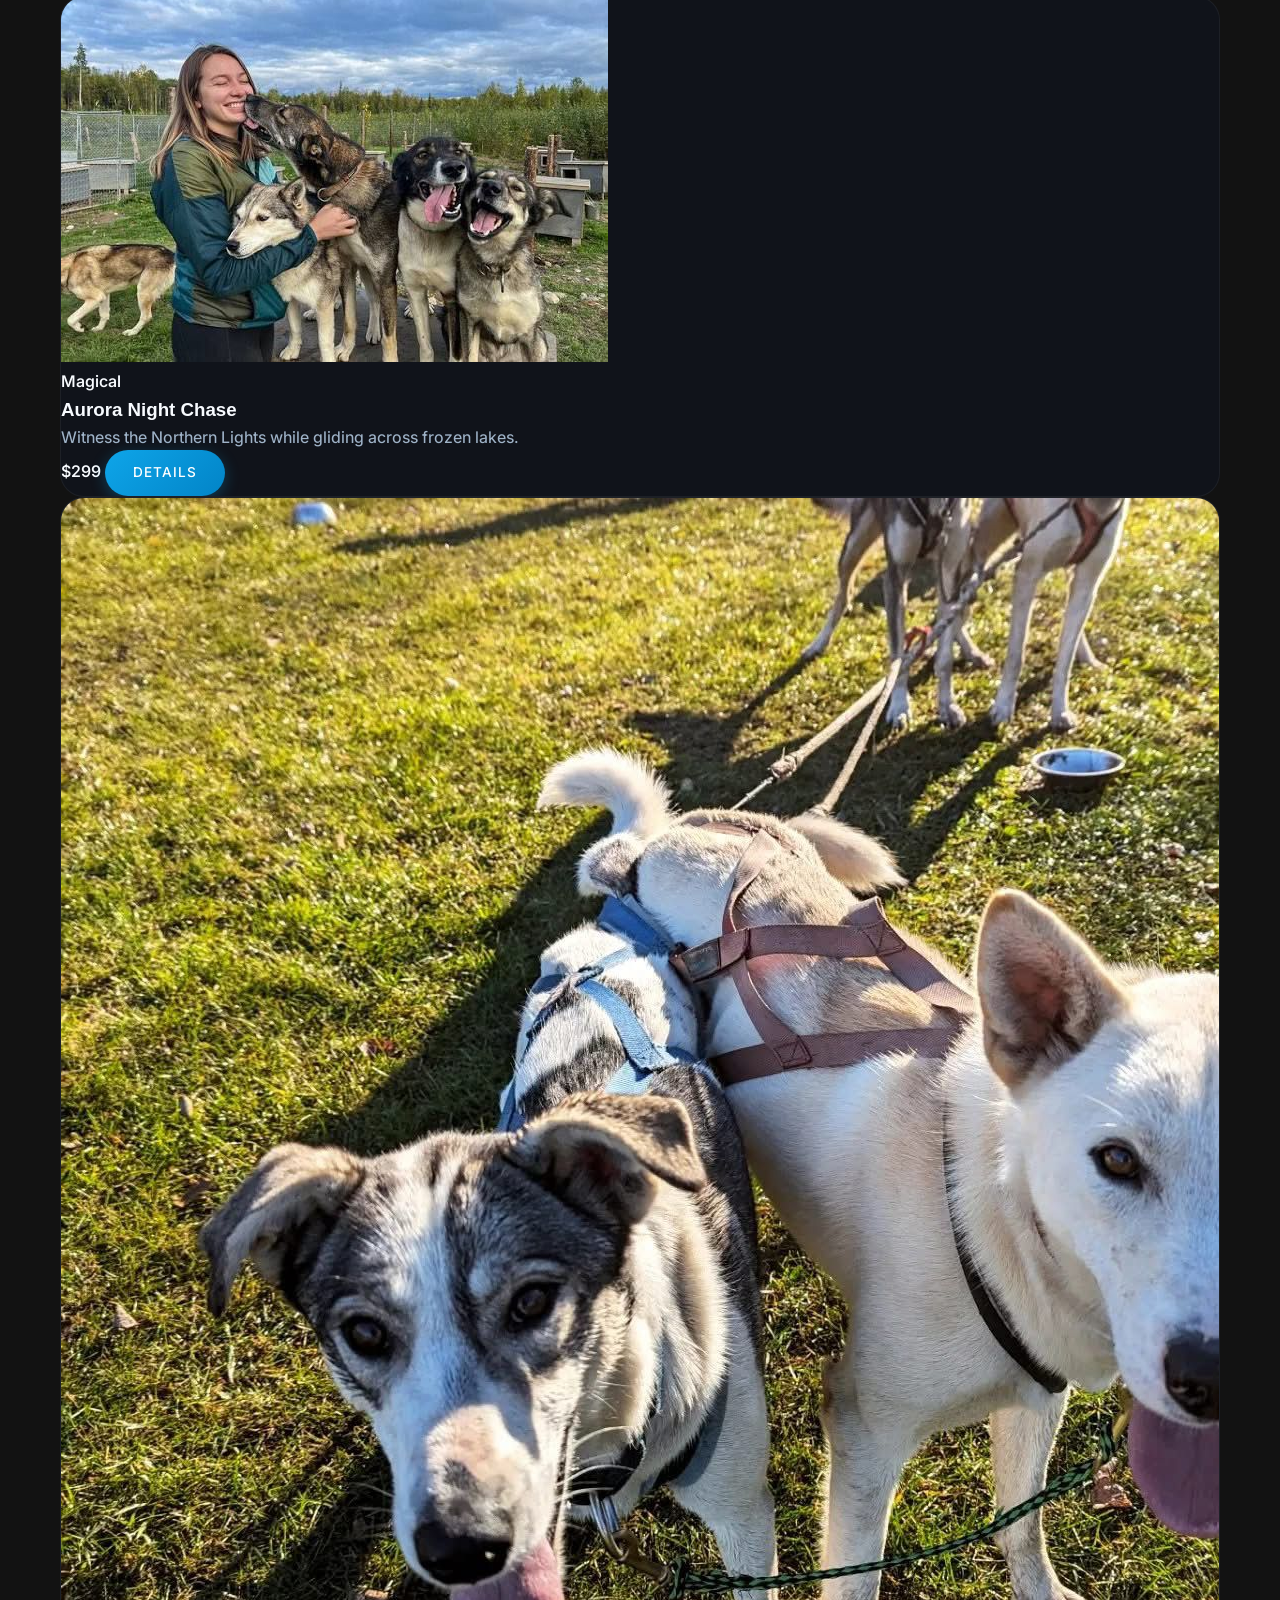
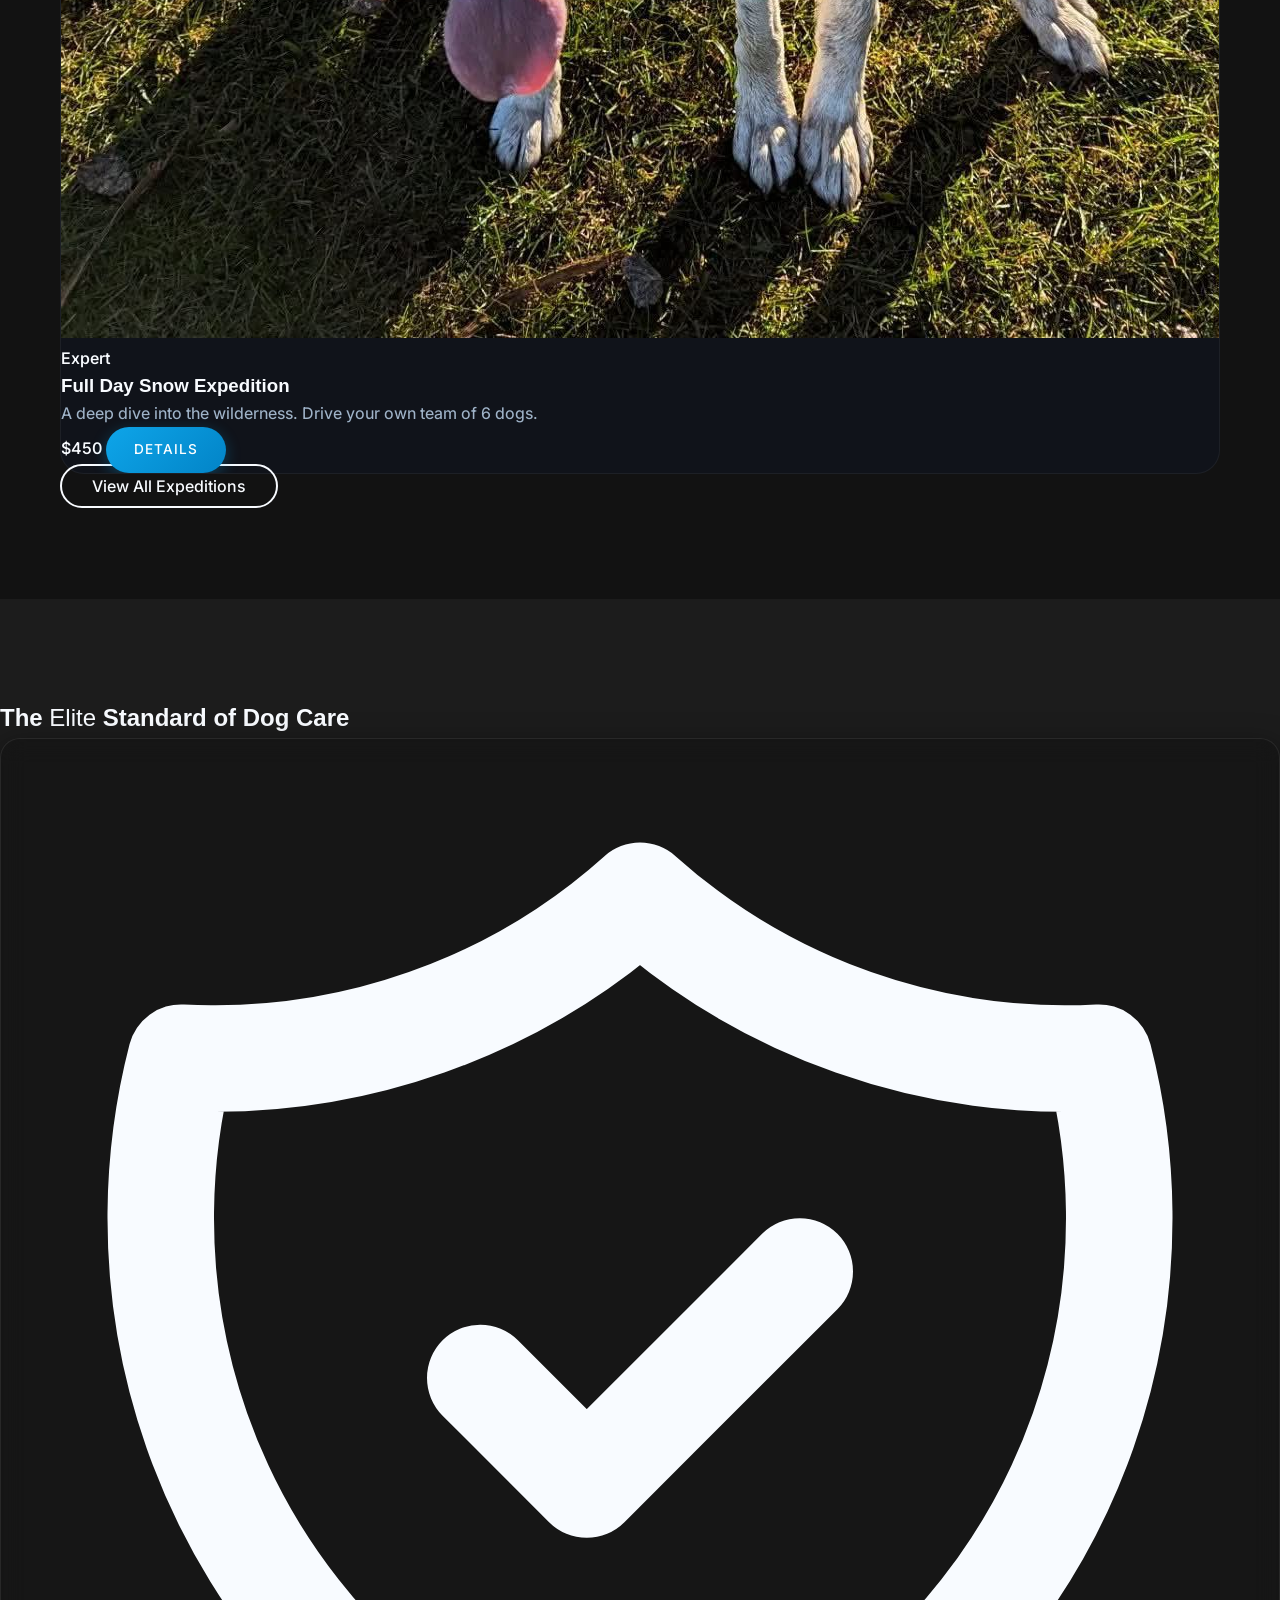
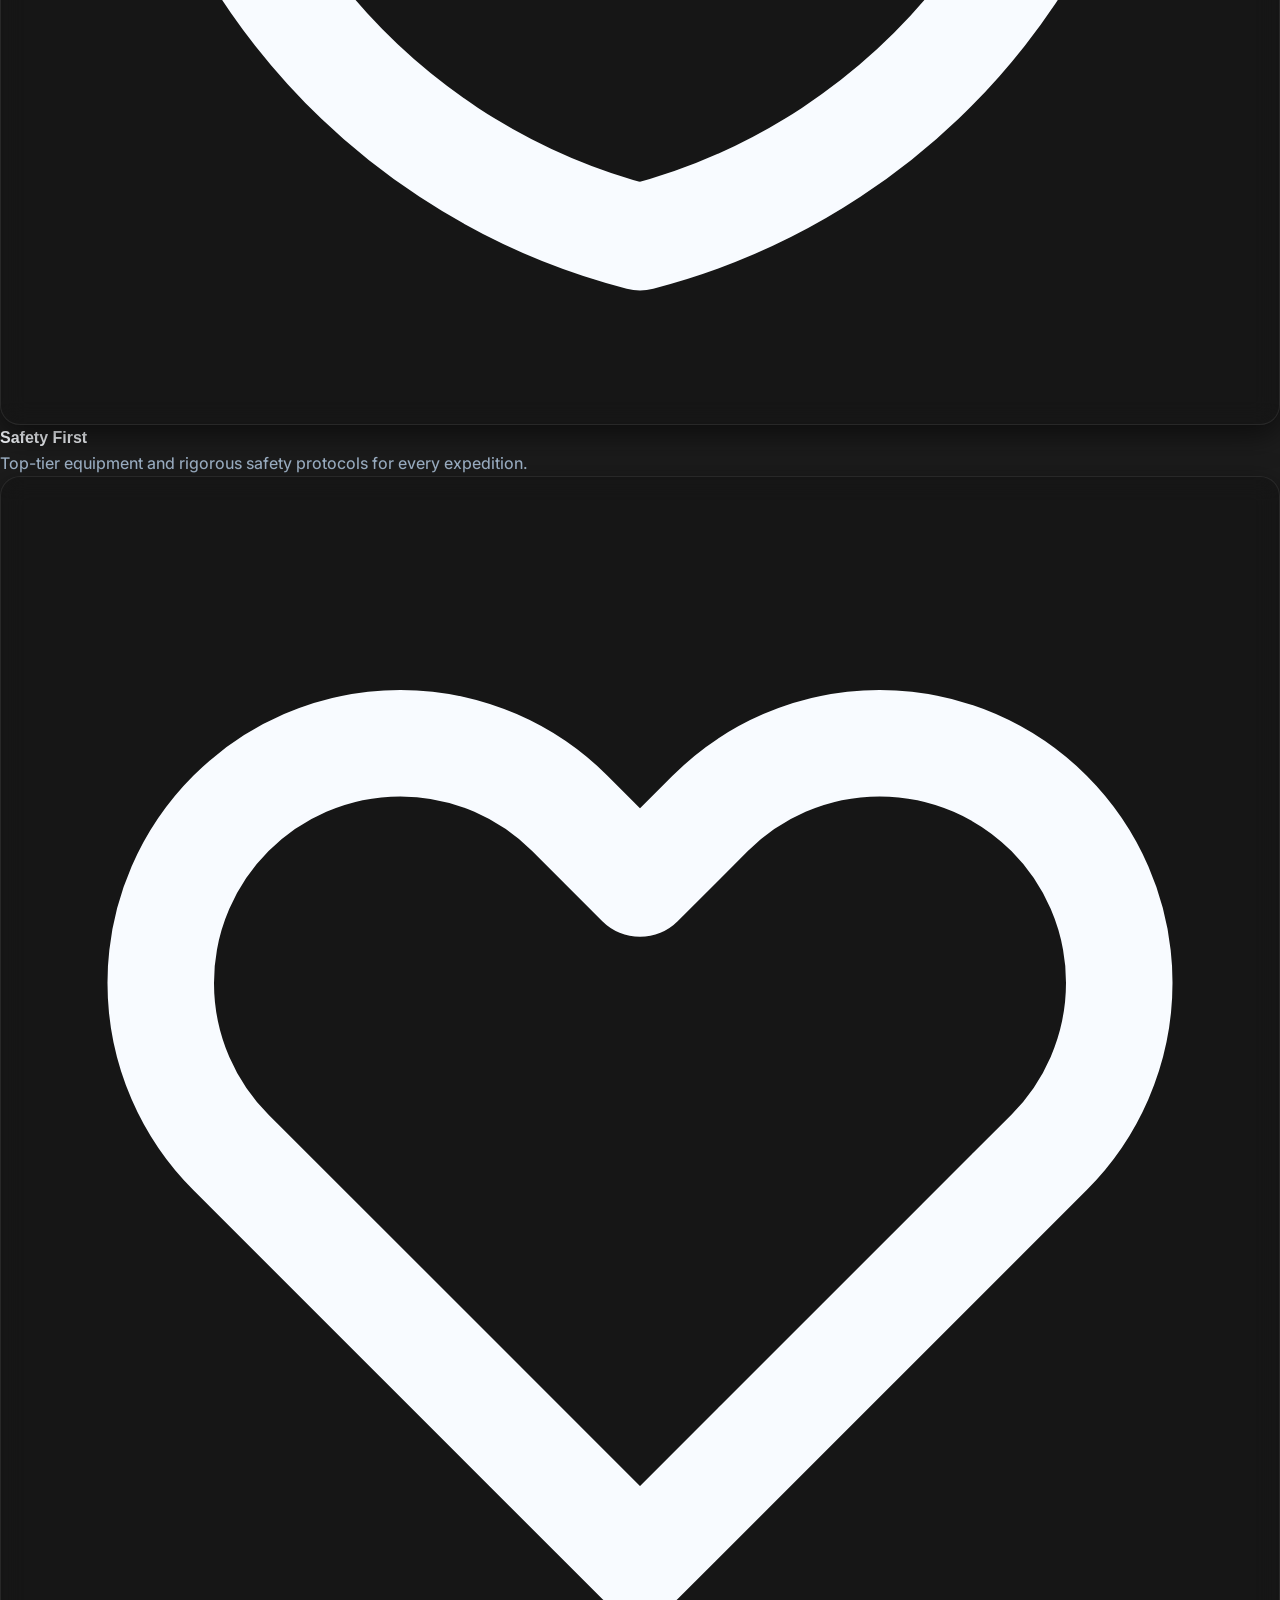
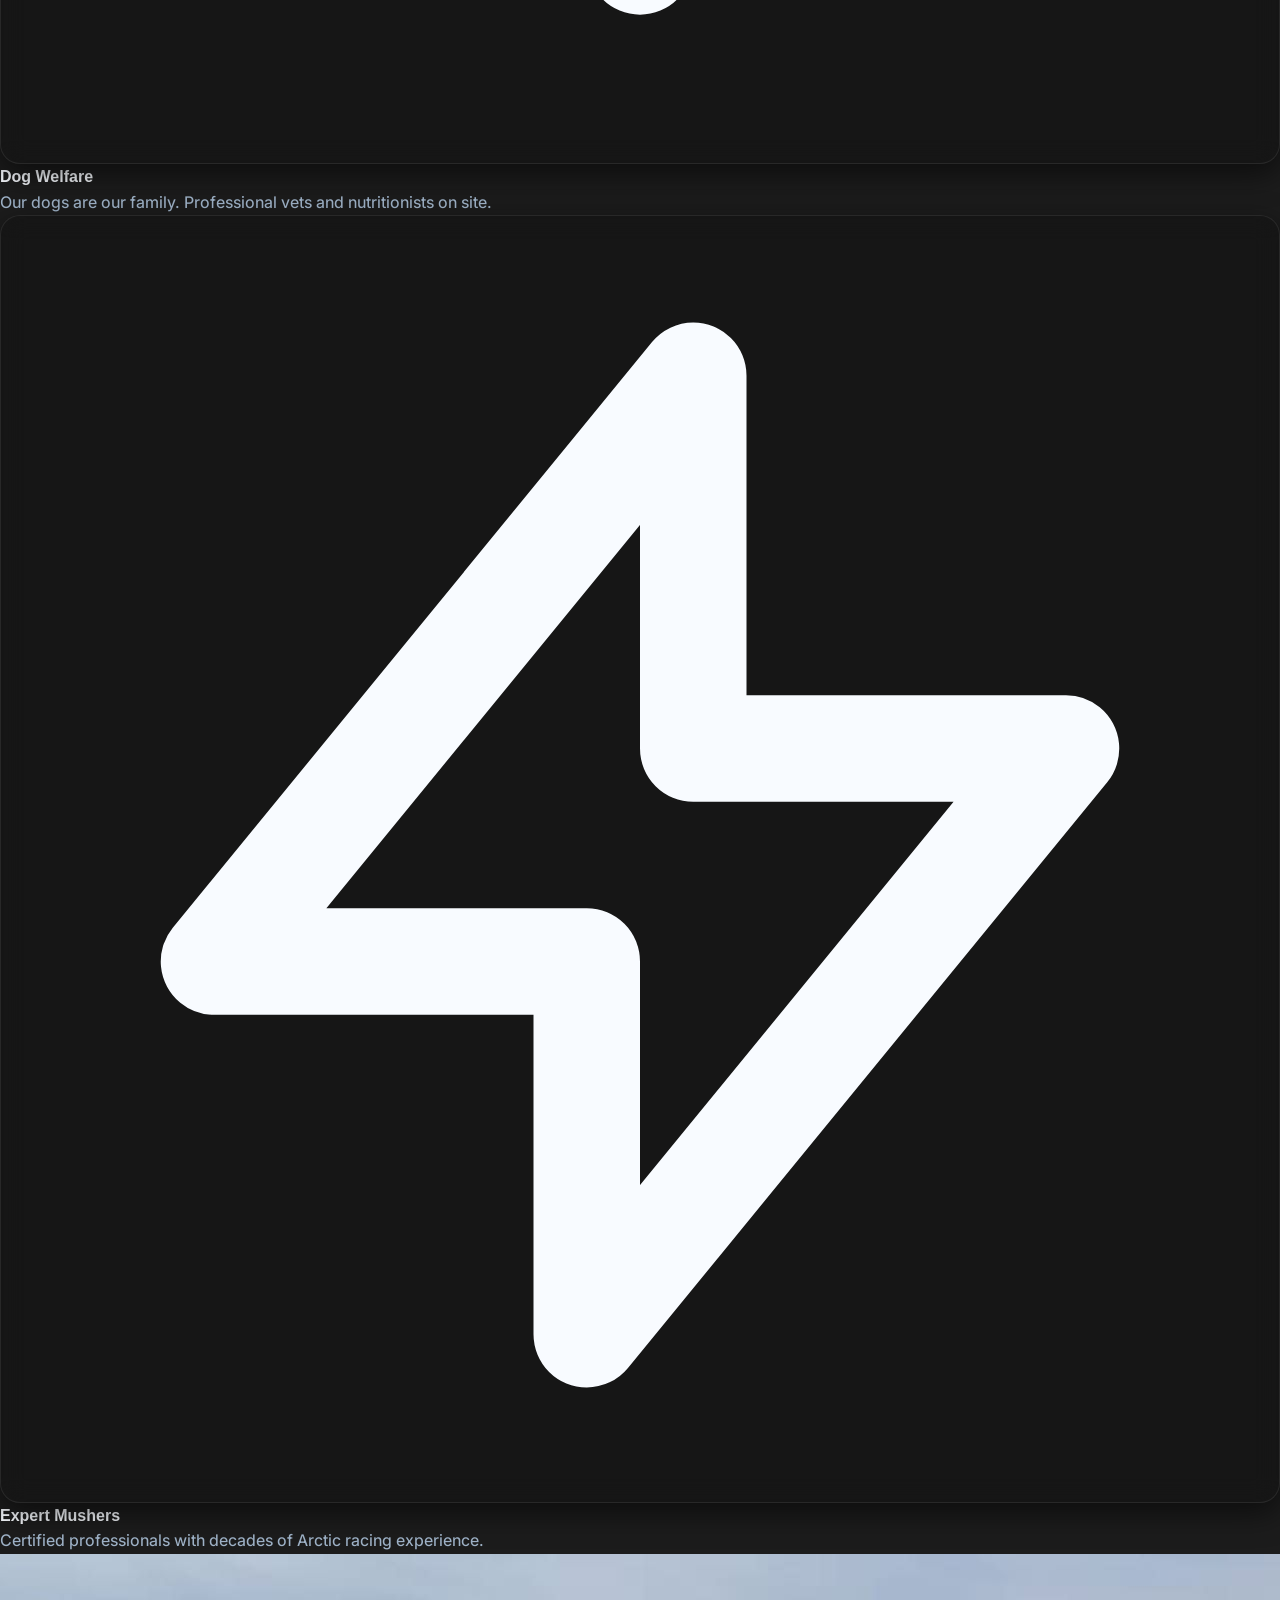
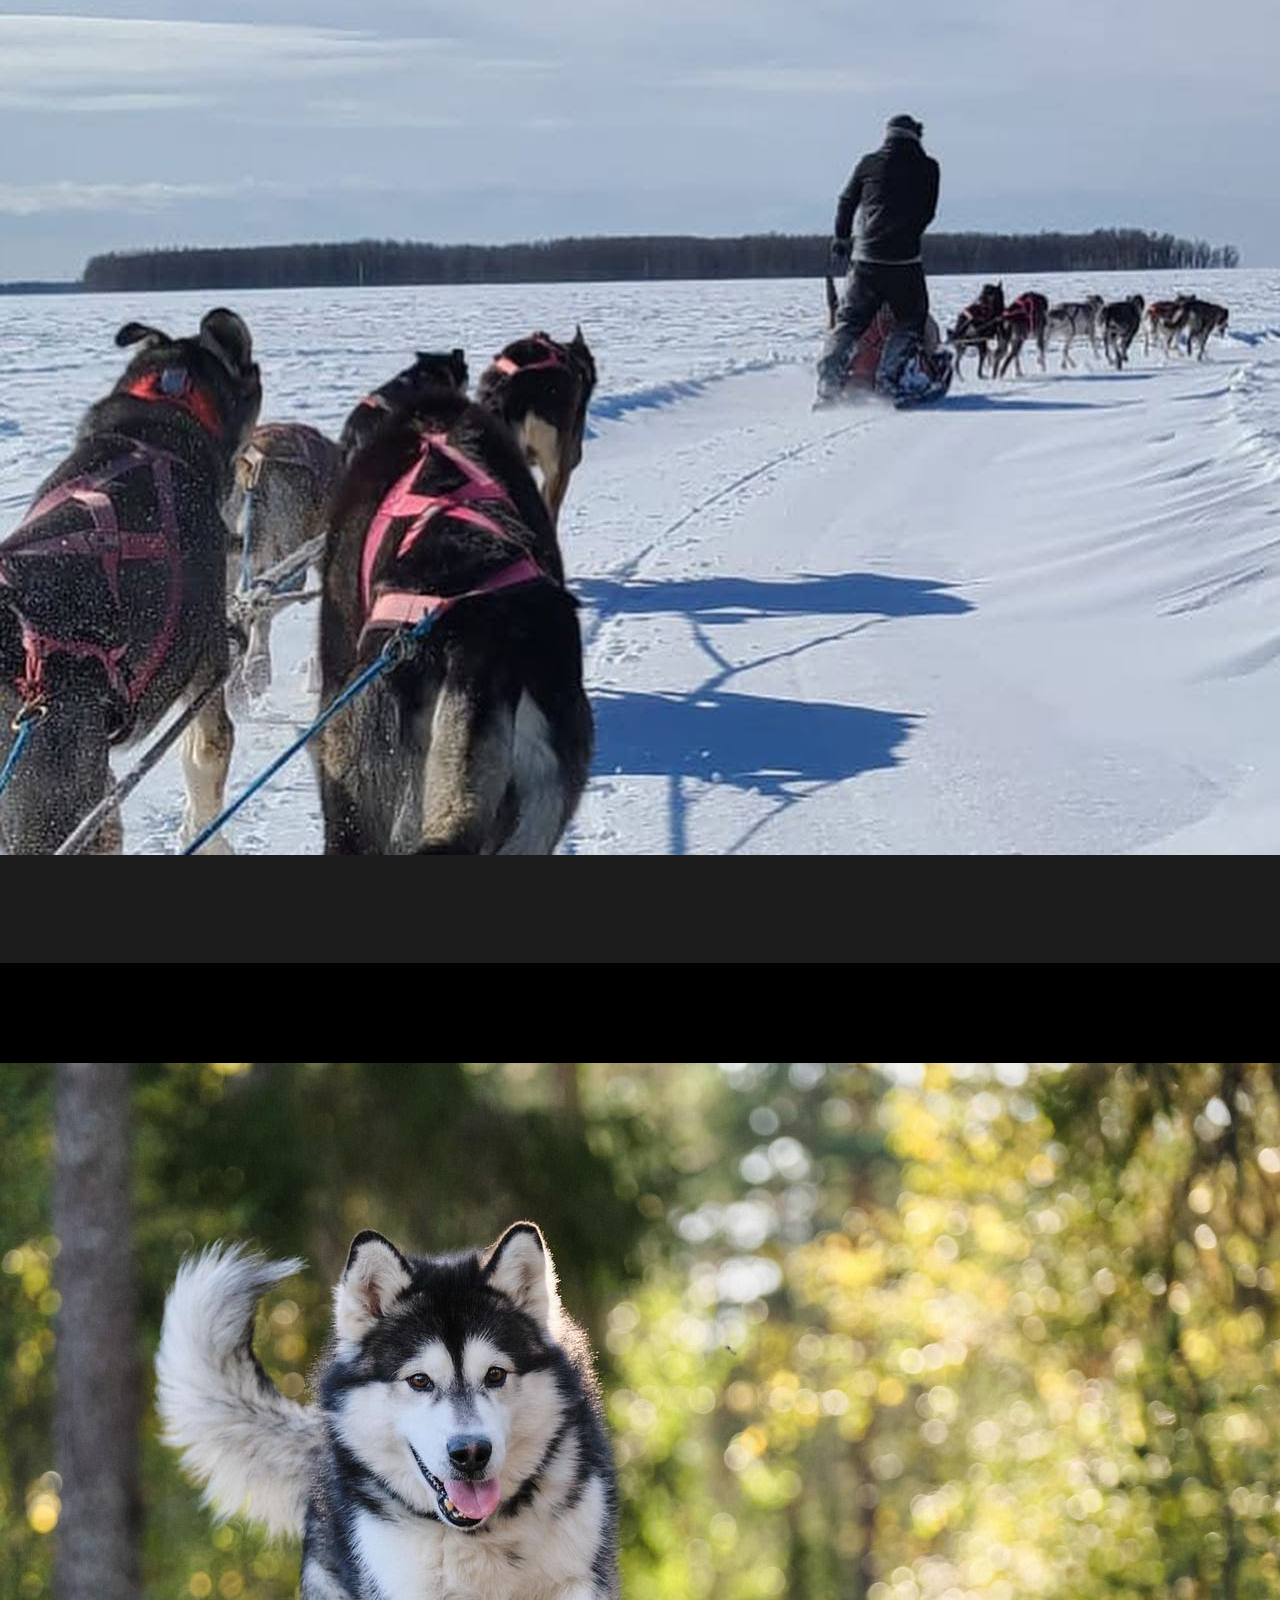
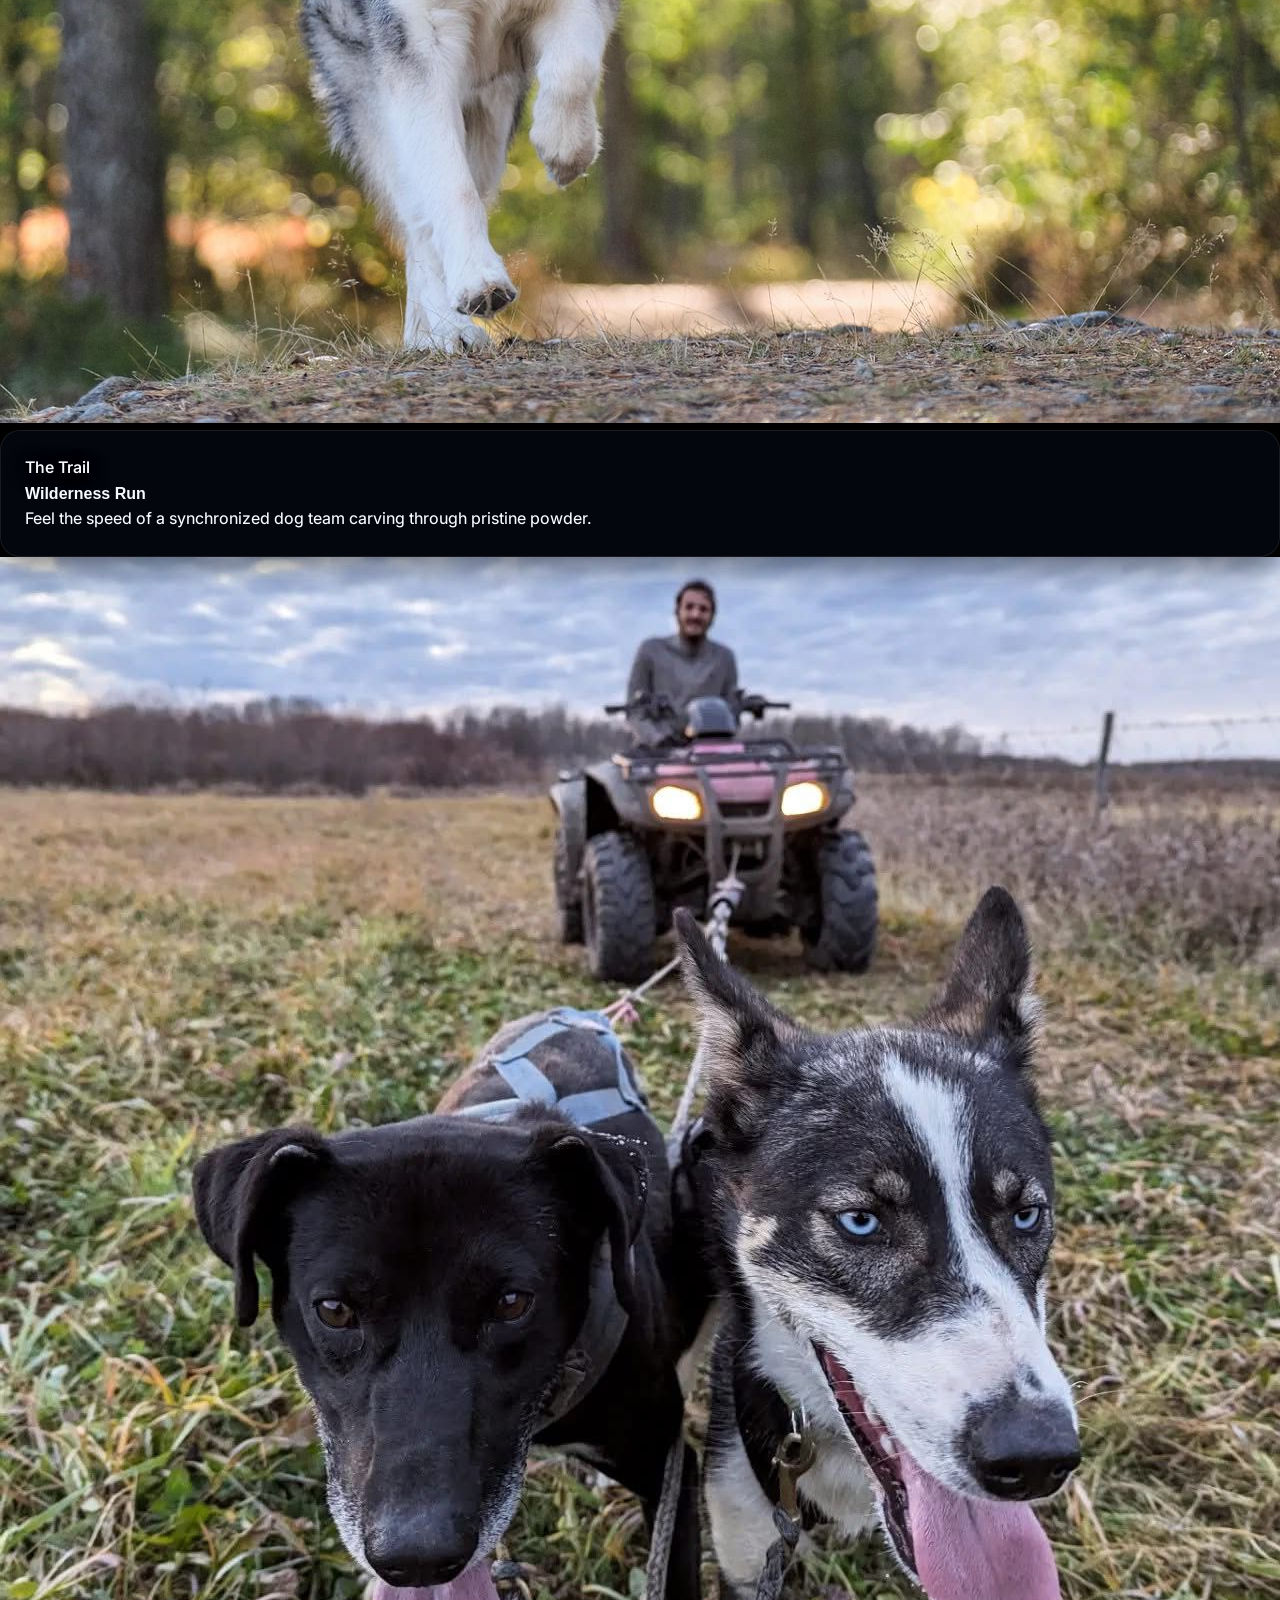
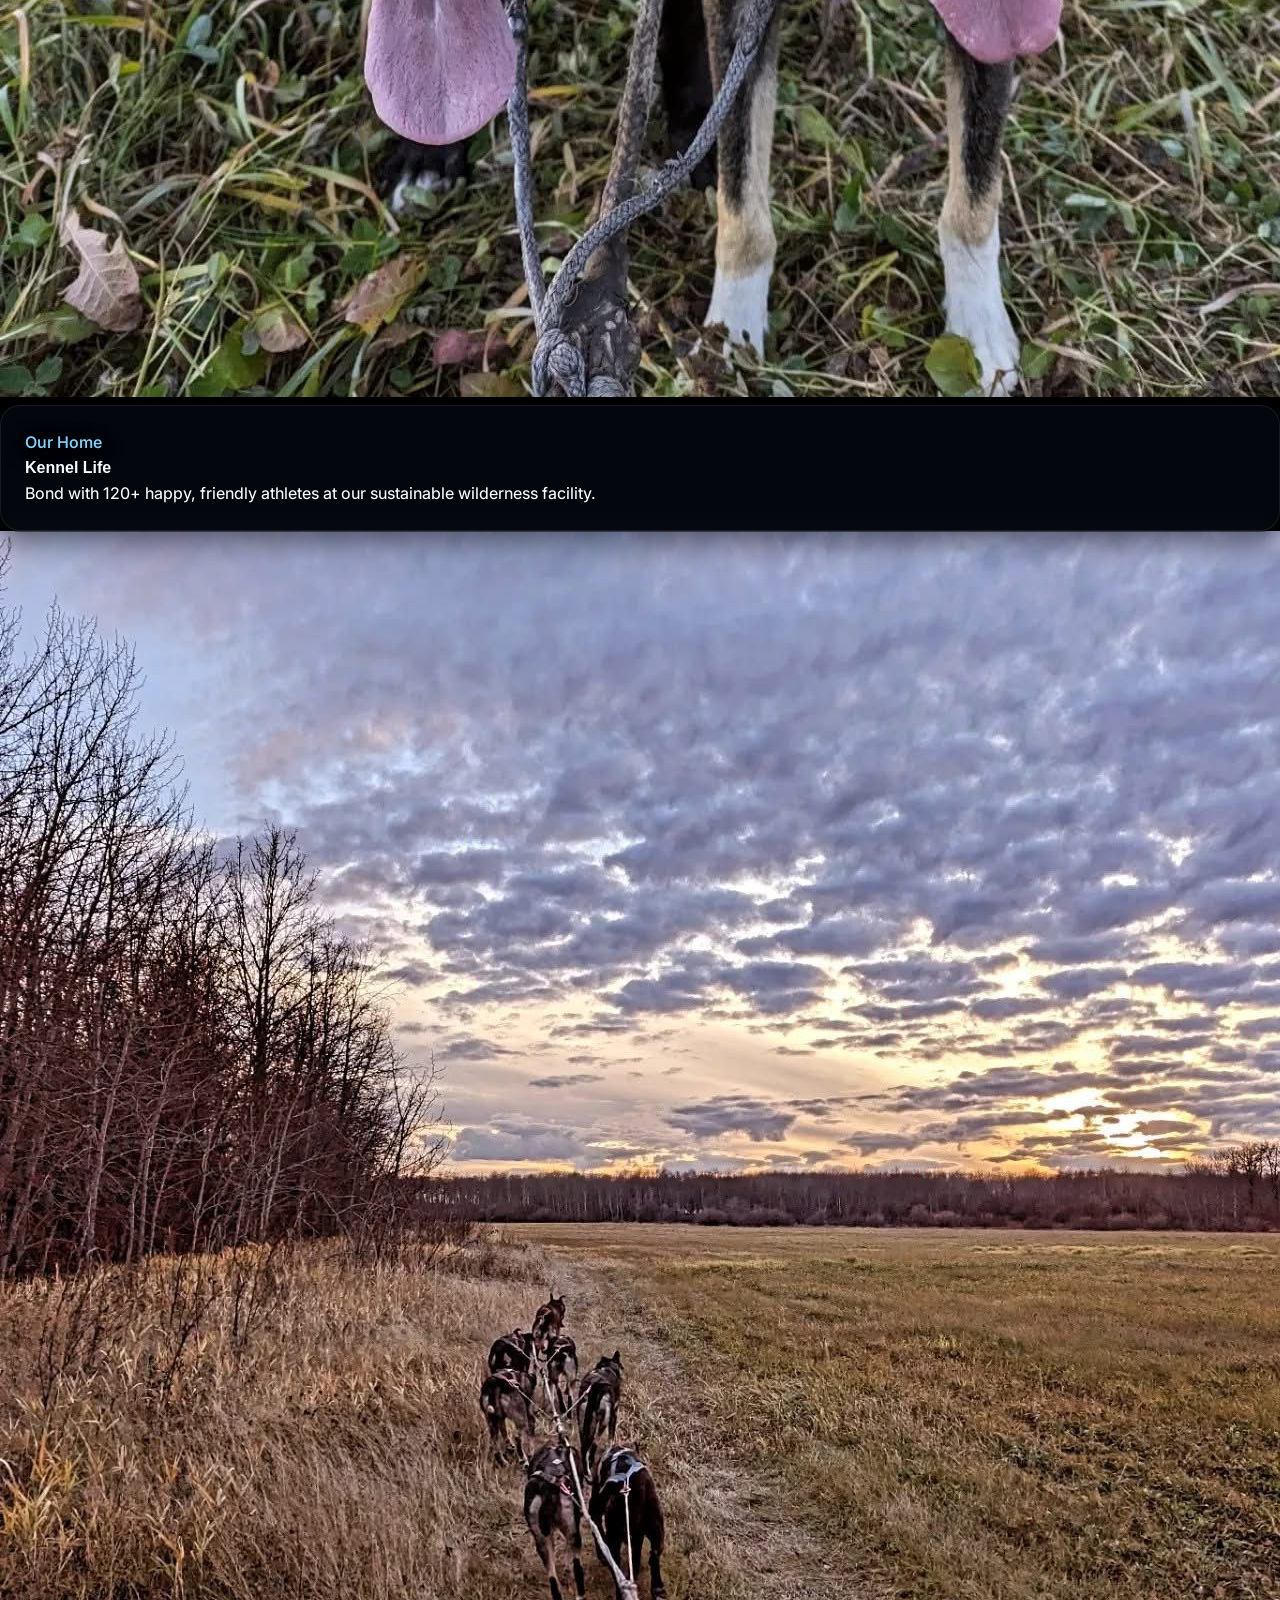
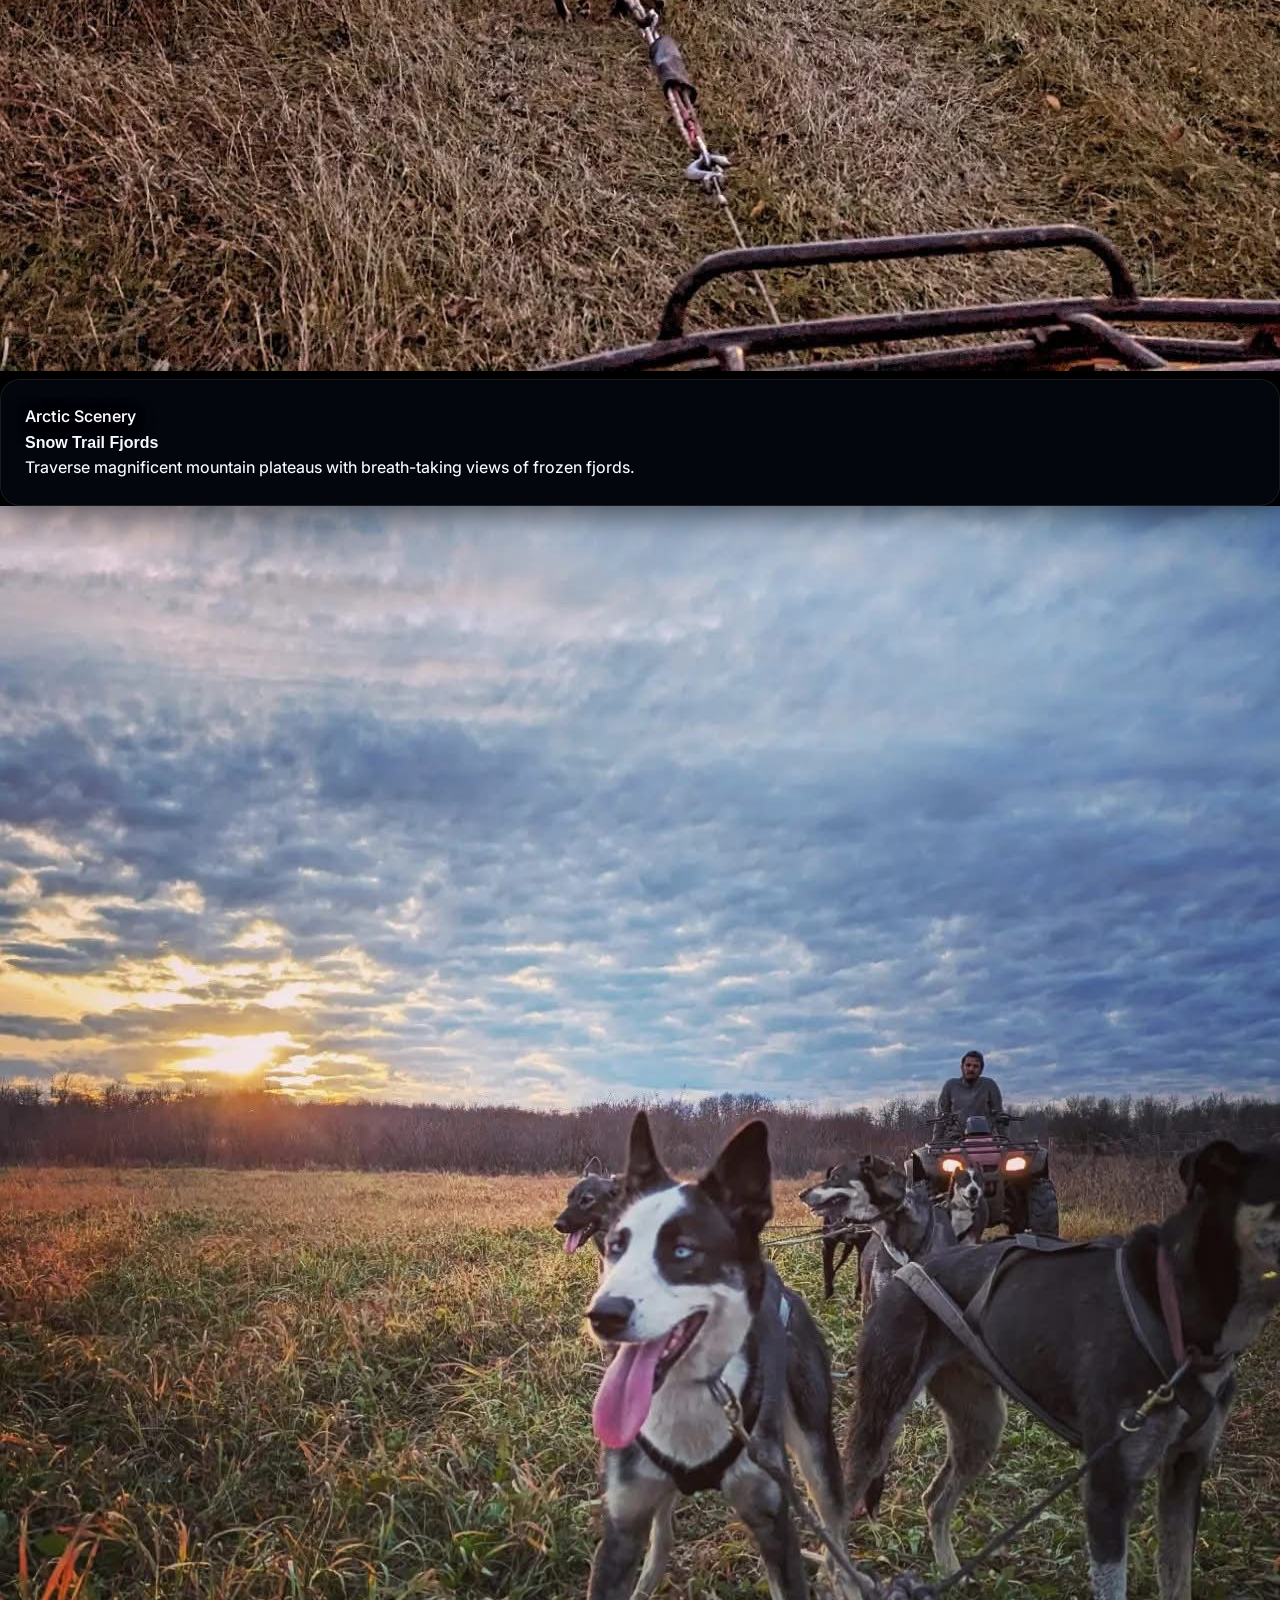
==== commit 964671f7: "FF" ====
--- a/index.html
+++ b/index.html
@@ -152,7 +152,7 @@
     </div>
 
     <!-- Hero Section -->
-    <section class="h-screen relative flex items-center justify-center text-center px-4 overflow-hidden">
+    <section class="h-screen relative flex items-center justify-center text-center px-4 overflow-hidden pt-24">
         <!-- Interactive Video Hero with Sled Dog Background Image -->
         <div class="hero-video-container bg-cover bg-center"
             style="background-image: url('image/WhatsApp Image 2026-05-09 at 3.18.58 PM.jpeg');">
@@ -170,8 +170,8 @@
             <div class="stars-overlay opacity-20 z-20"></div>
         </div>
 
-        <div class="relative z-10 hero-content max-w-4xl">
-            <span class="text-aurora font-bold uppercase tracking-[0.5em] mb-4 block">Exclusive Expedition</span>
+        <div class="relative z-30 hero-content max-w-4xl mt-24">
+            <span class="text-black font-bold uppercase tracking-[0.5em] mb-4 block">Exclusive Expedition</span>
             <h1
                 class="text-5xl md:text-8xl font-poppins font-extrabold mb-6 leading-tight glow-text uppercase tracking-widest">
                 Into the <span class="text-primary-accent">Wild</span>
--- a/css/style.css
+++ b/css/style.css
@@ -625,7 +625,8 @@
     color: #0A1220 !important;
 }
 
-.light-mode .mobile-menu a:hover {
+.light-mode .mobile-menu a:hover,
+.light-mode .mobile-menu a.active {
     color: #38BDF8 !important;
 }
 
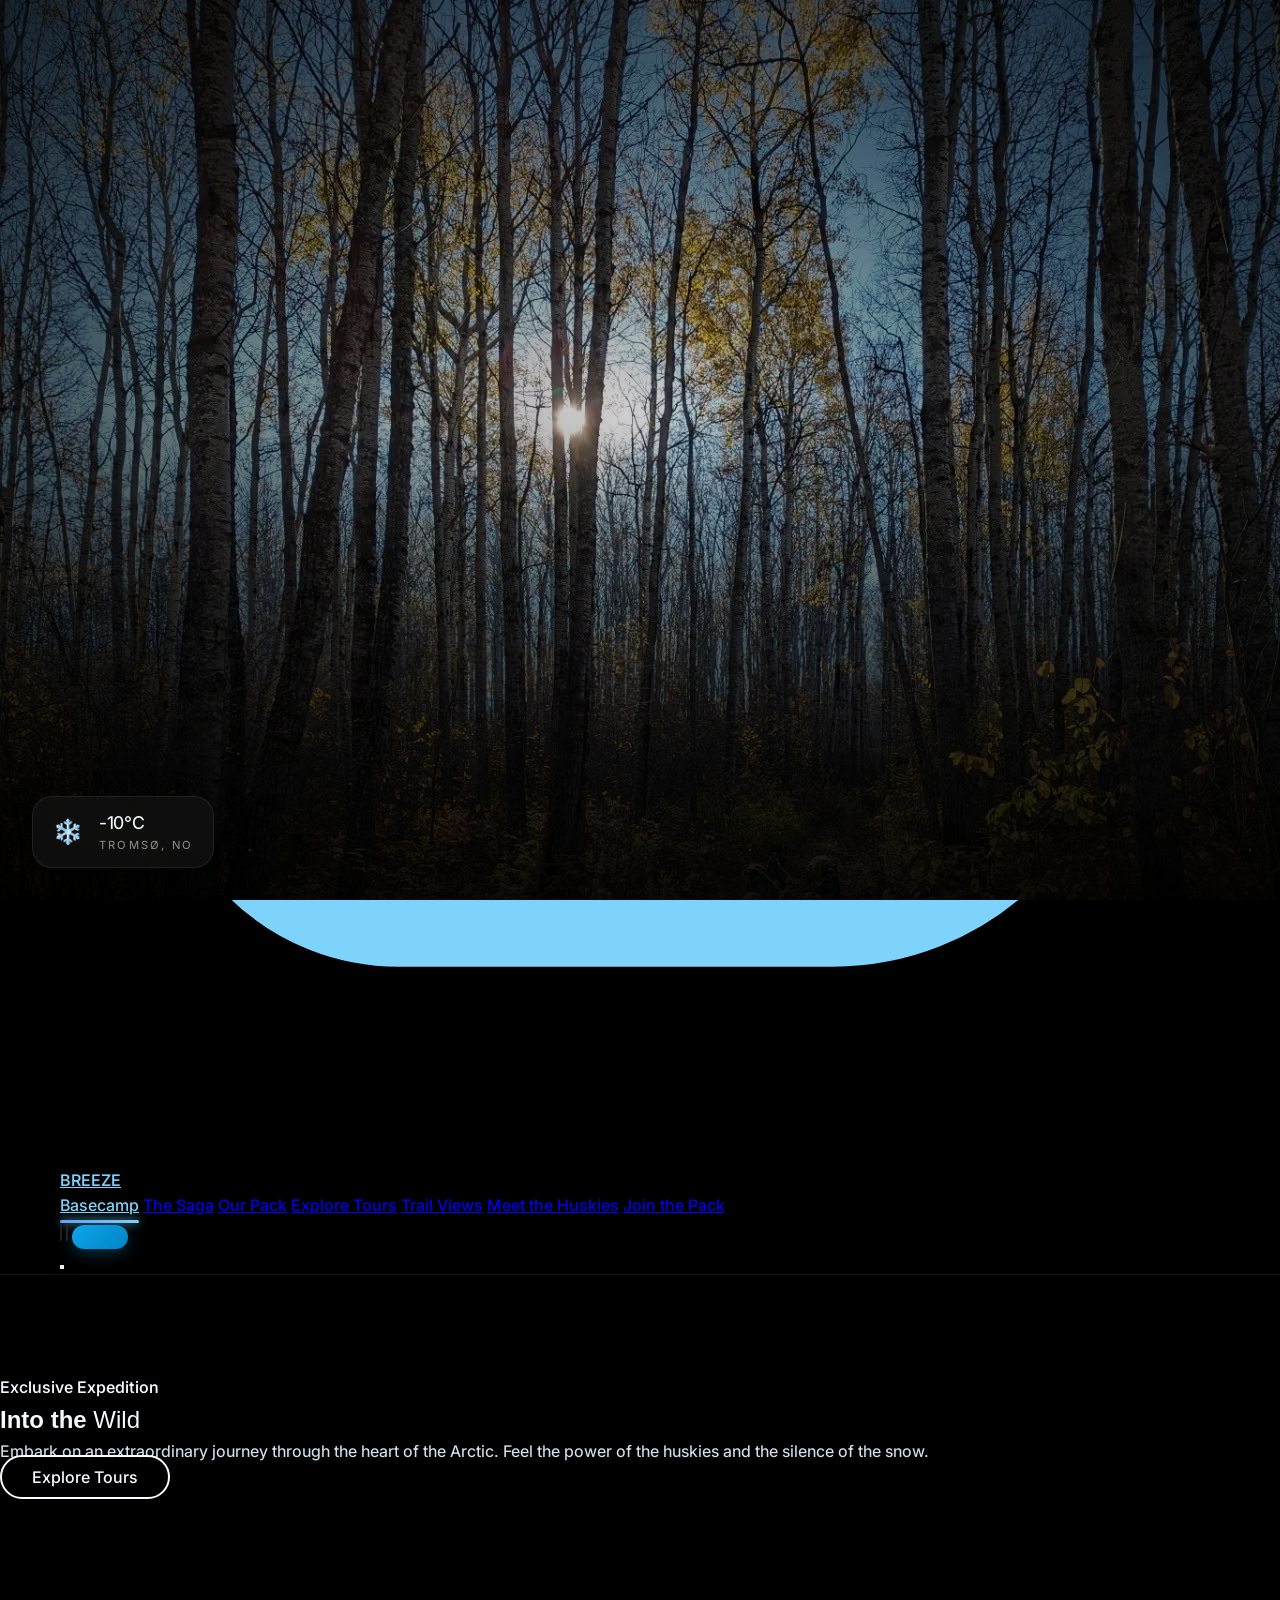
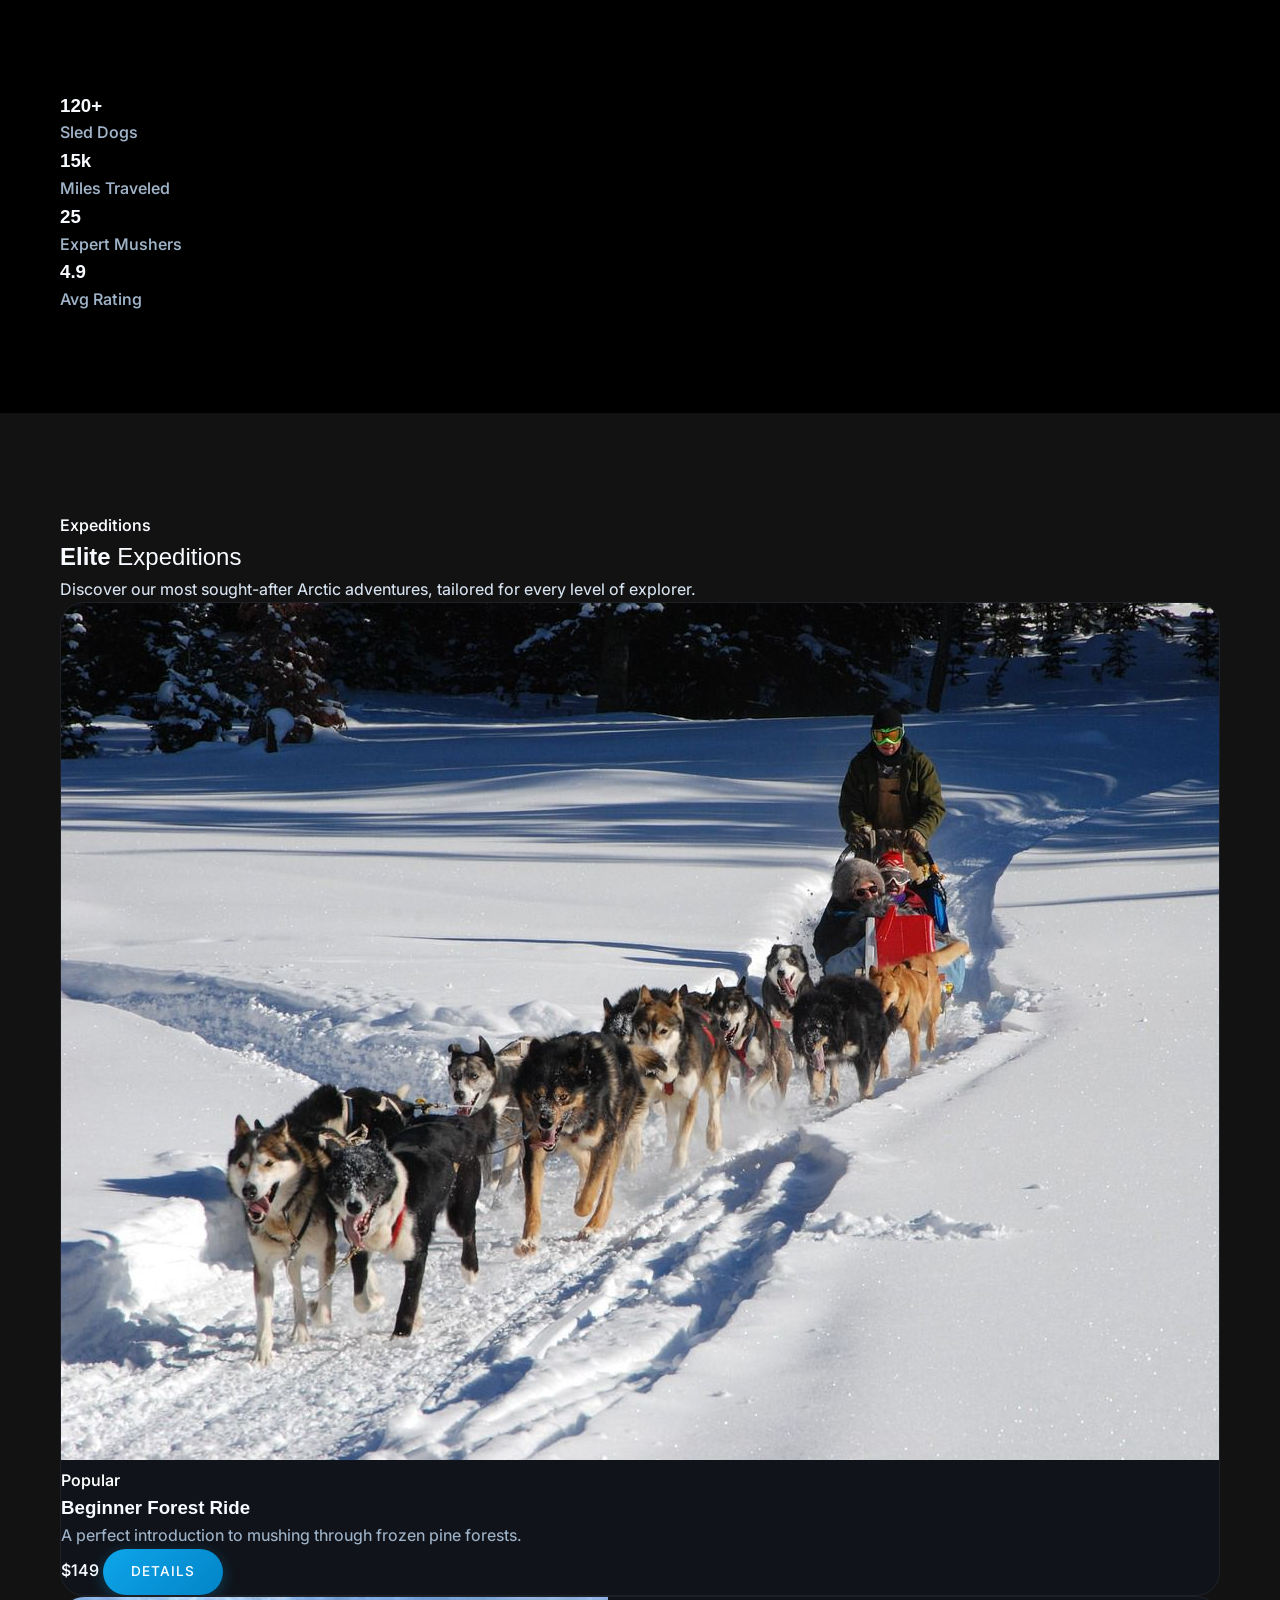
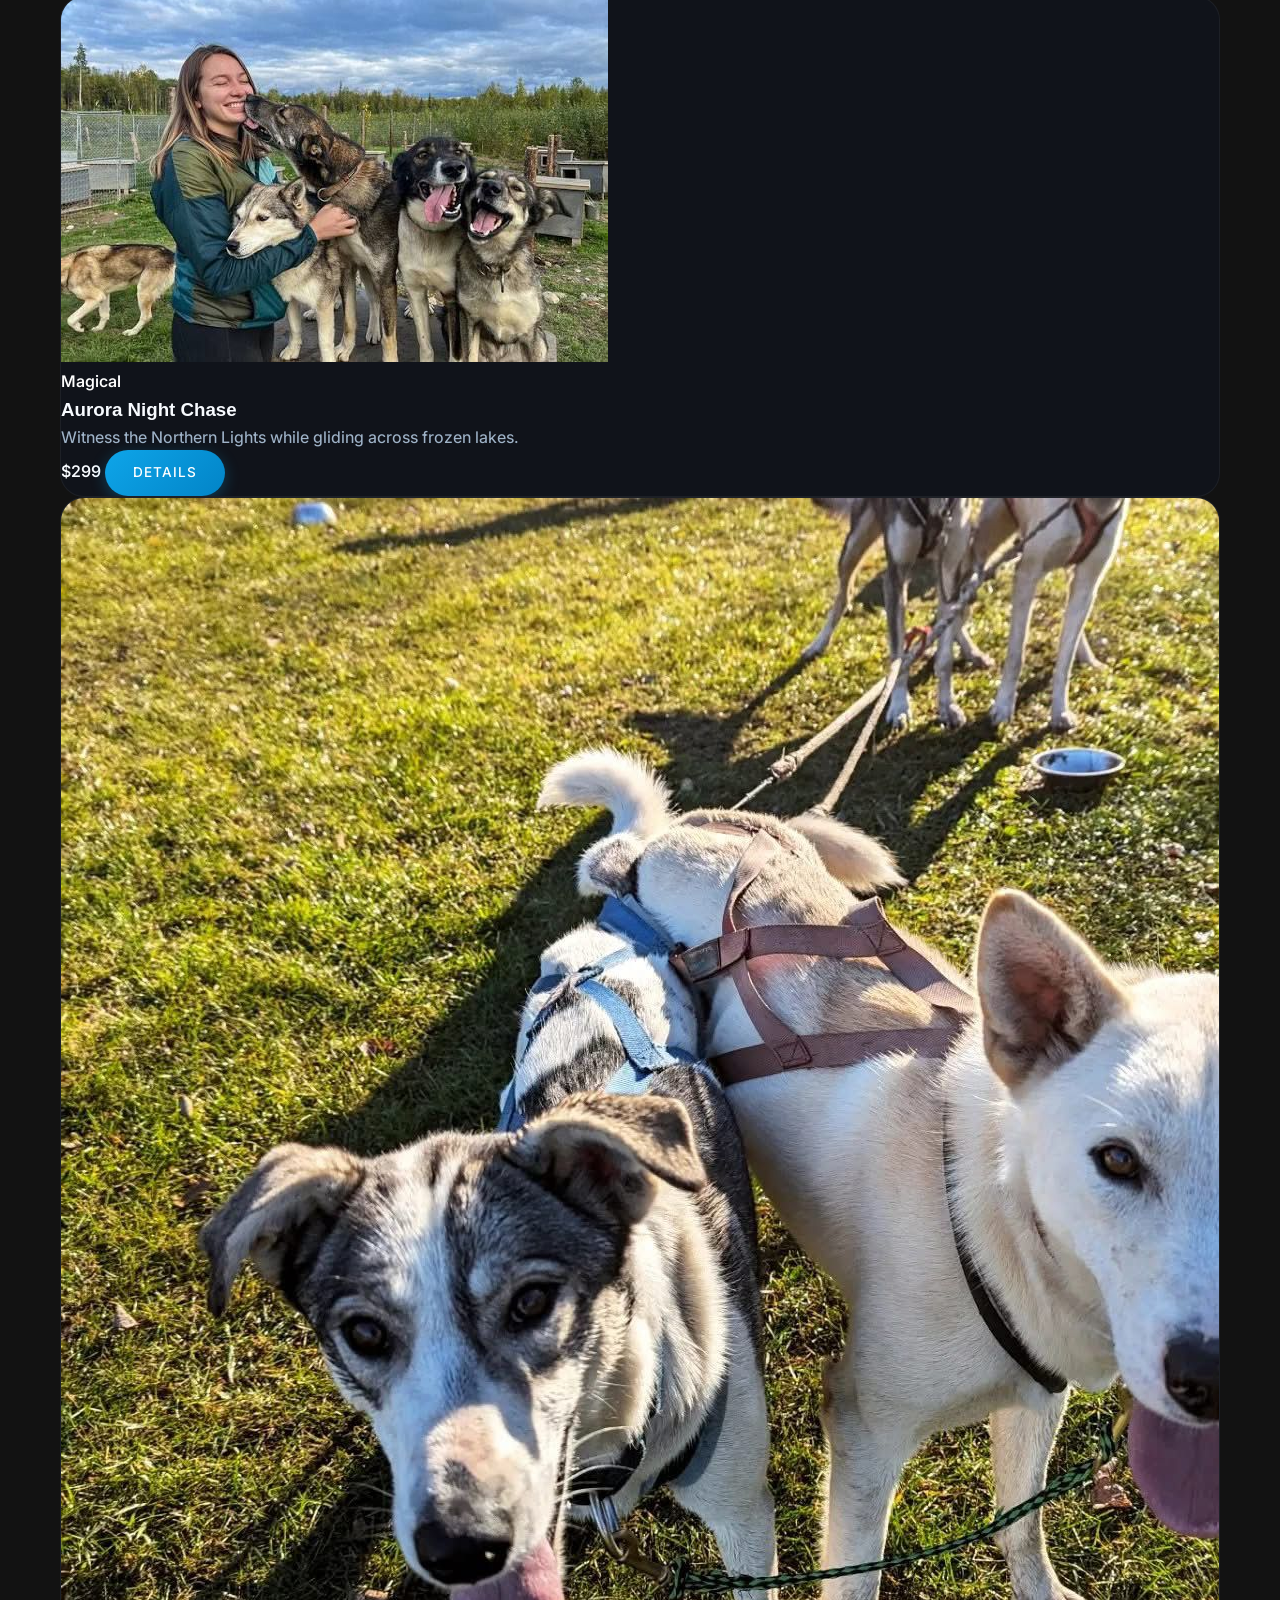
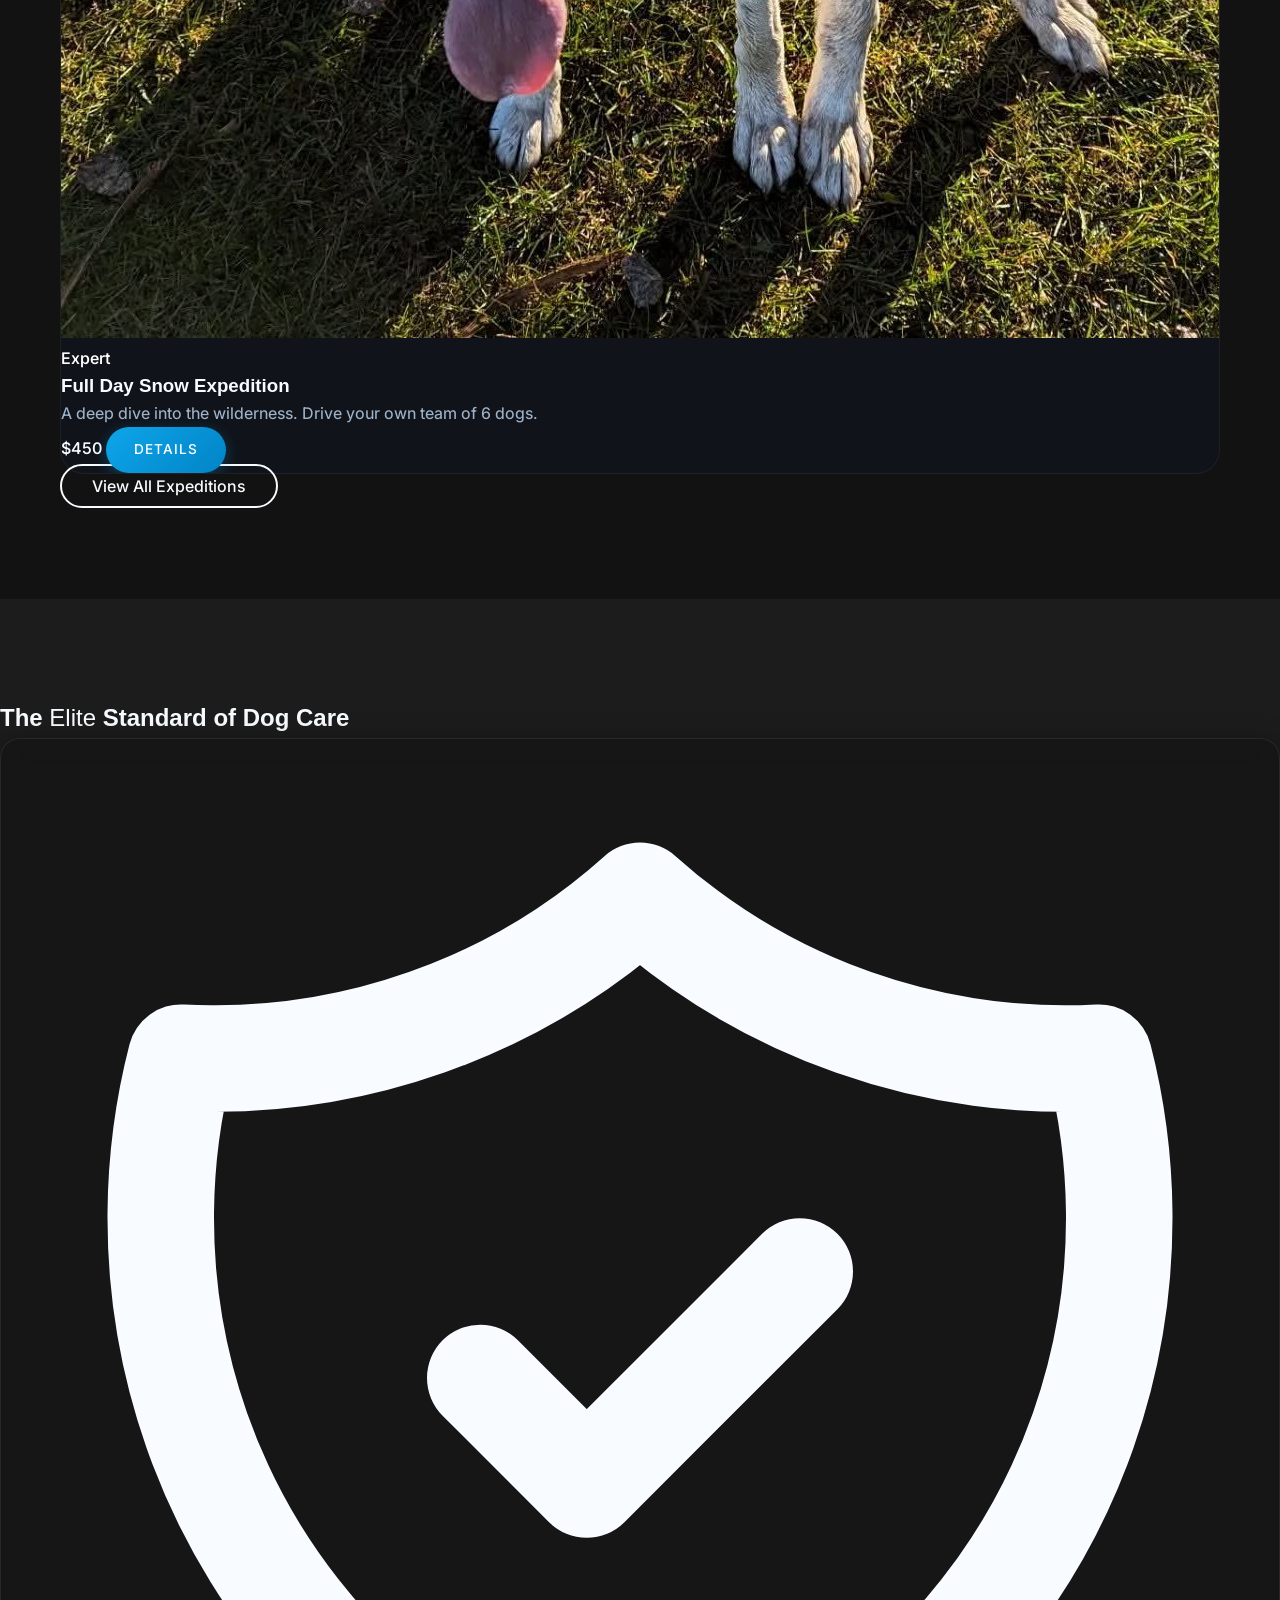
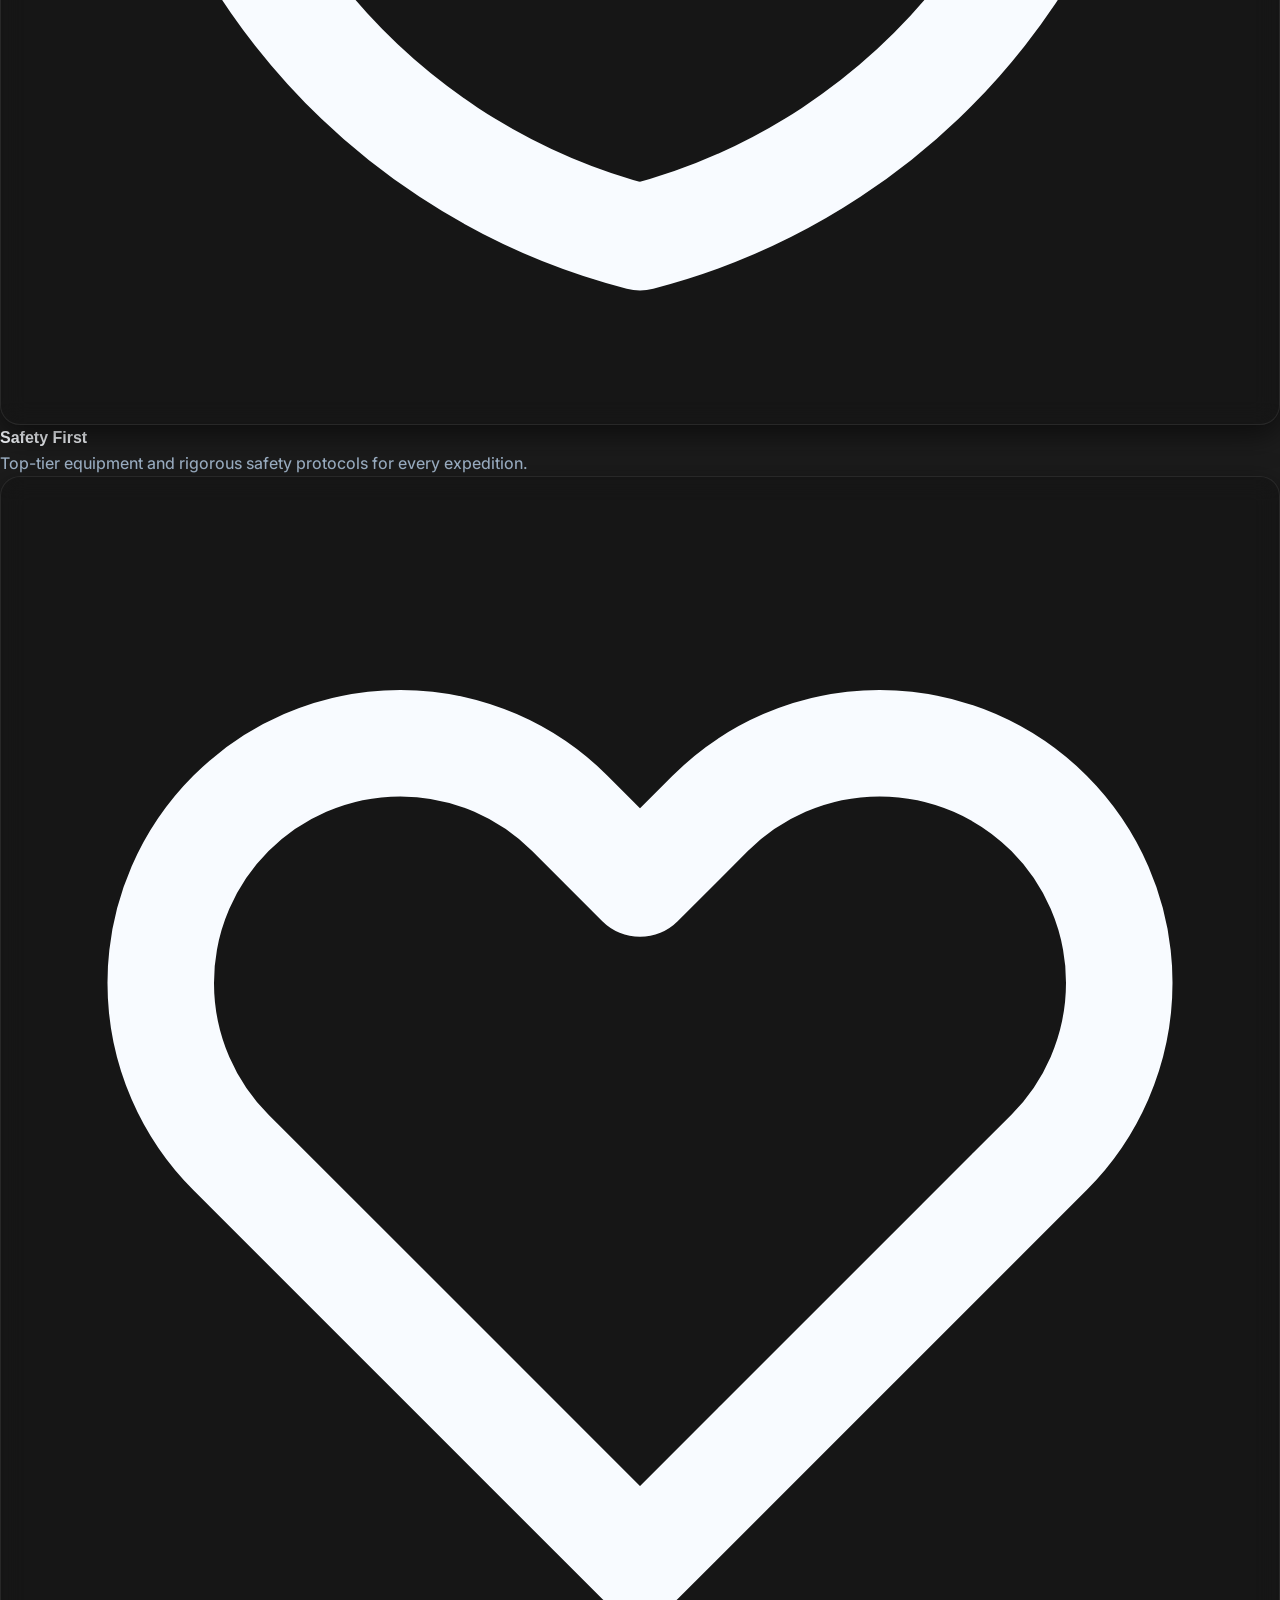
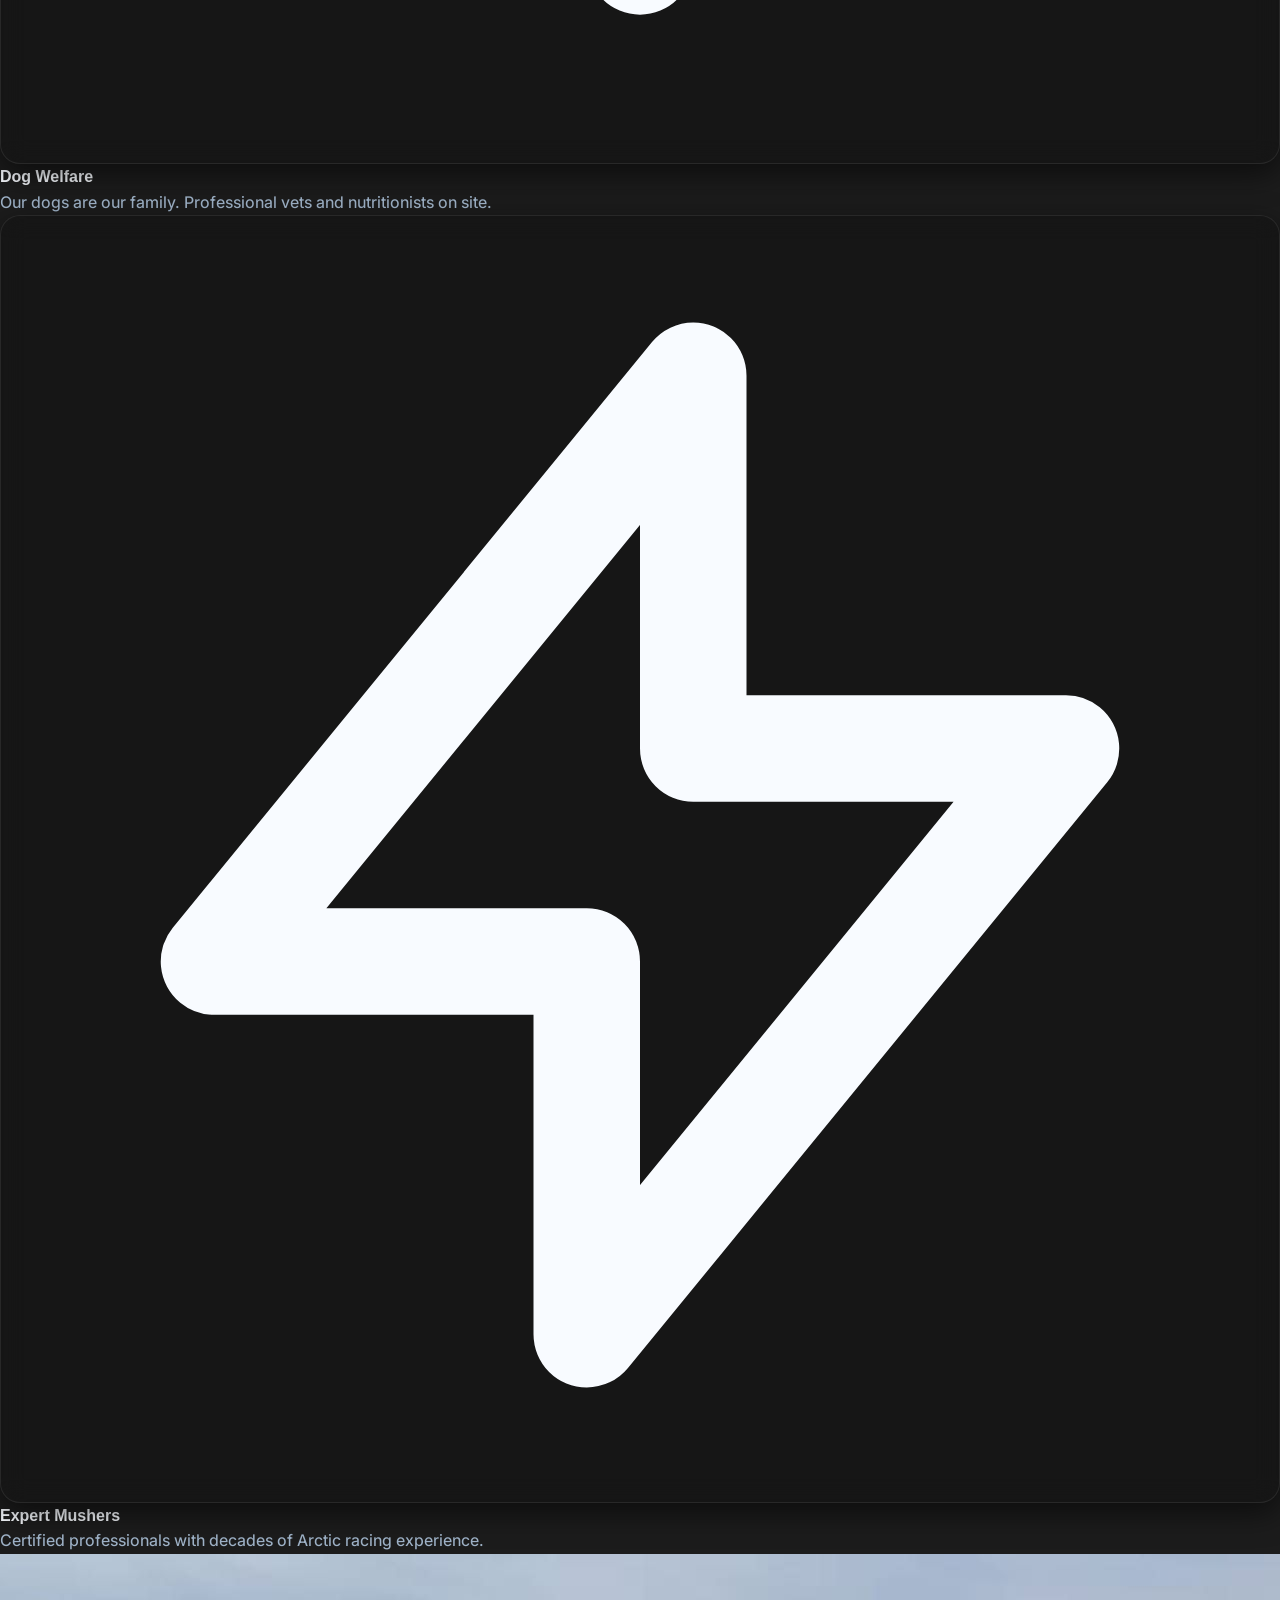
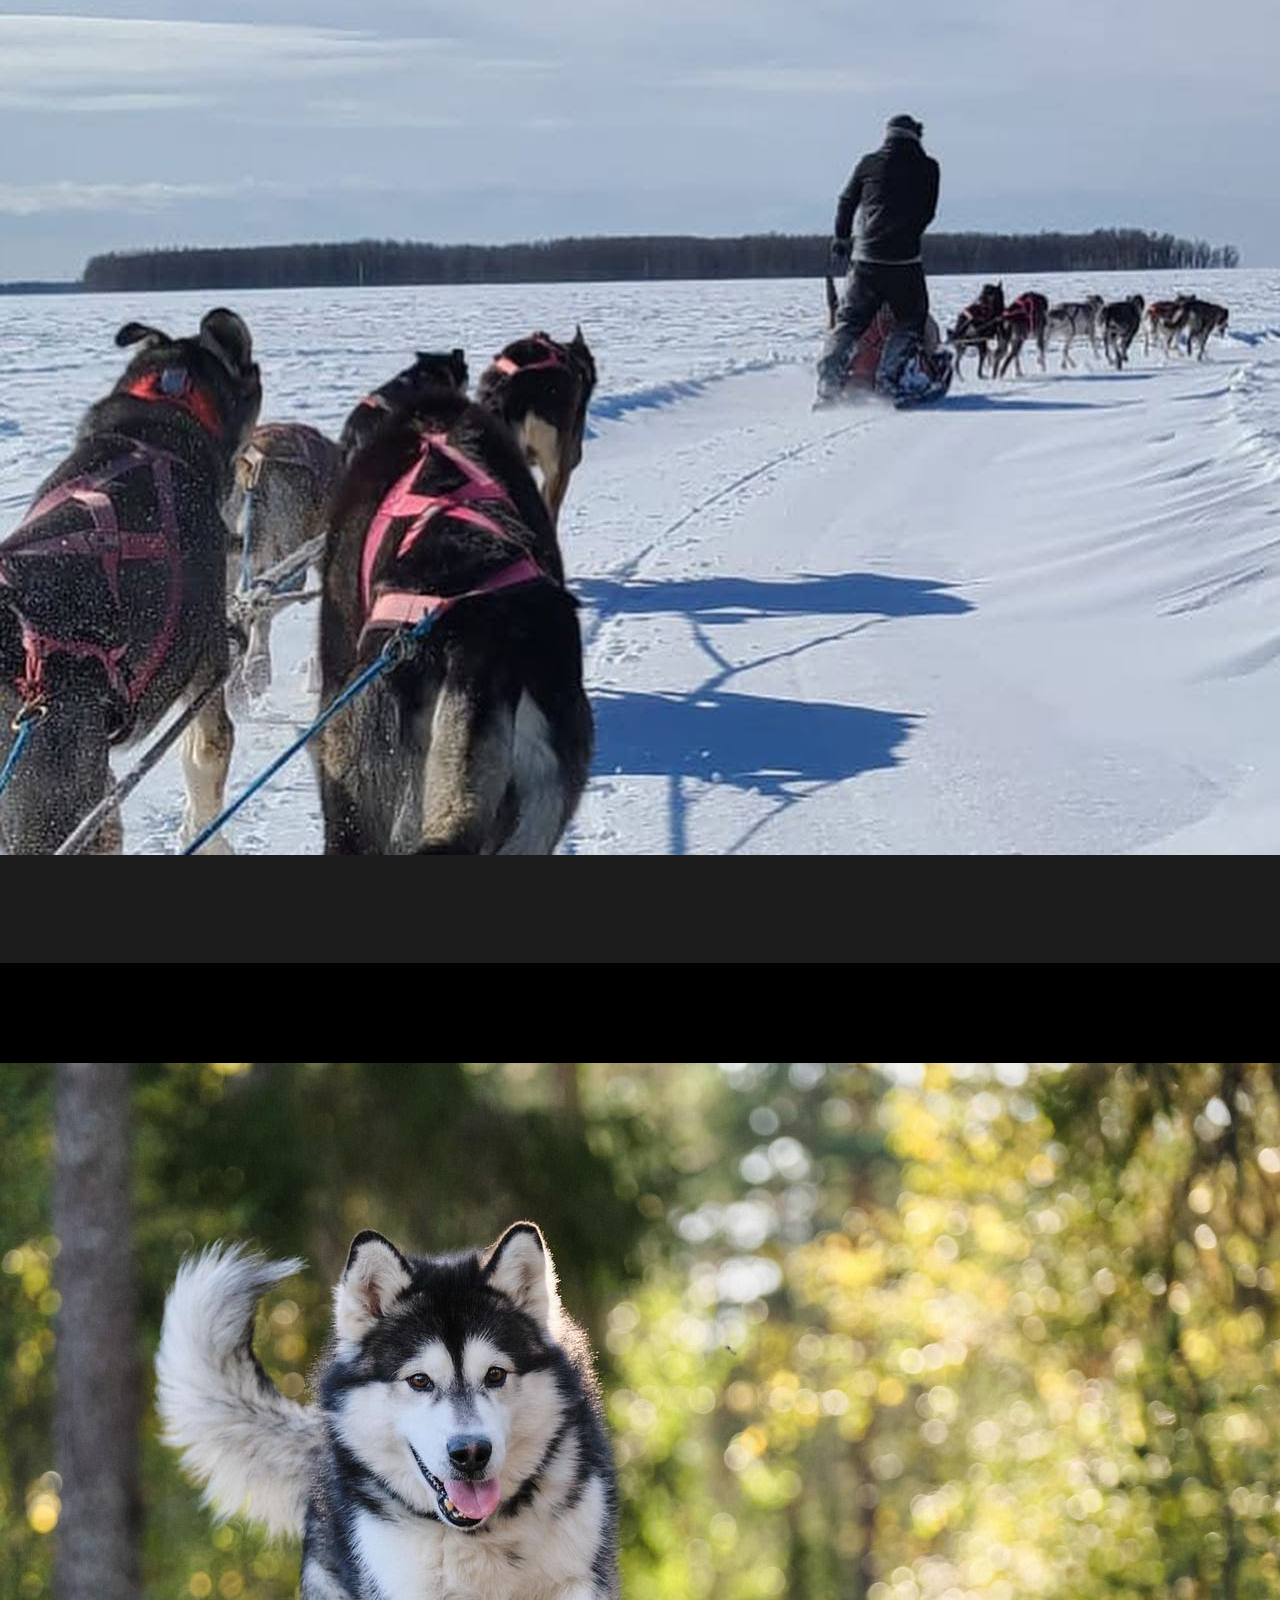
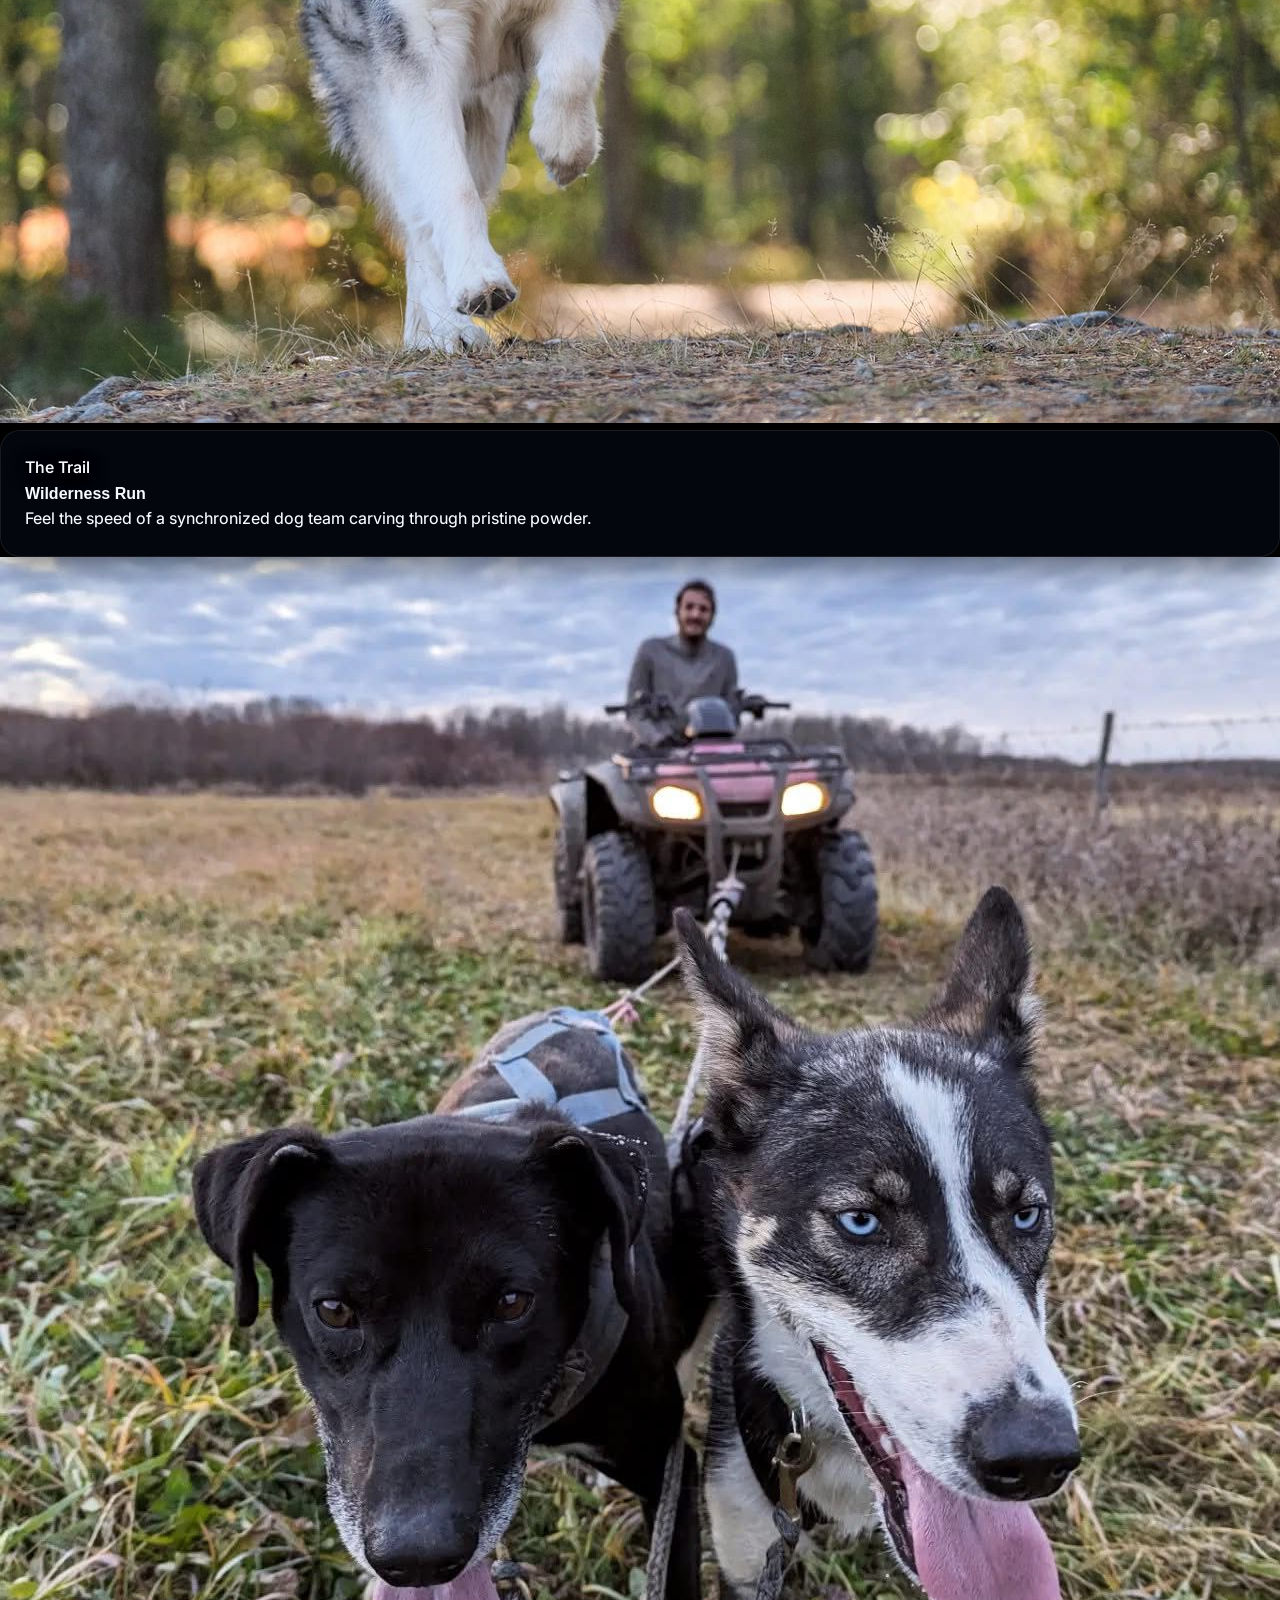
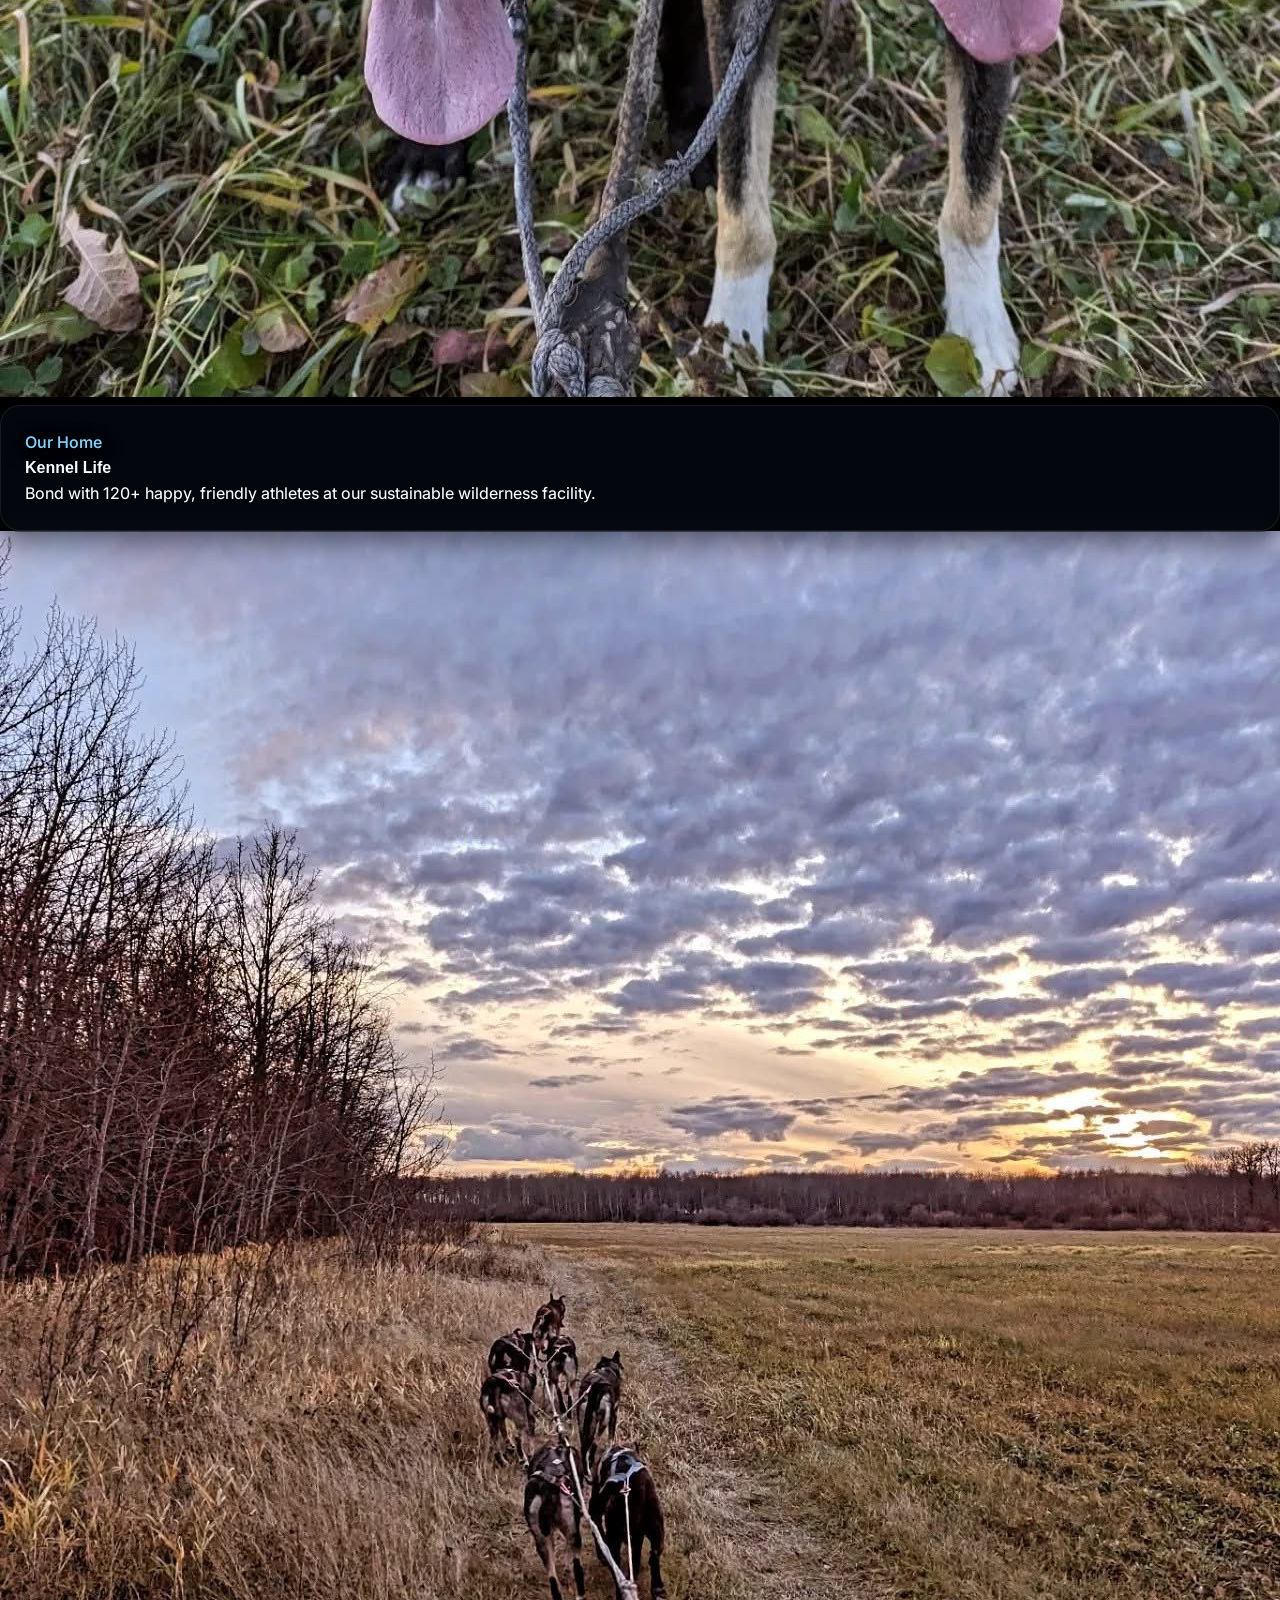
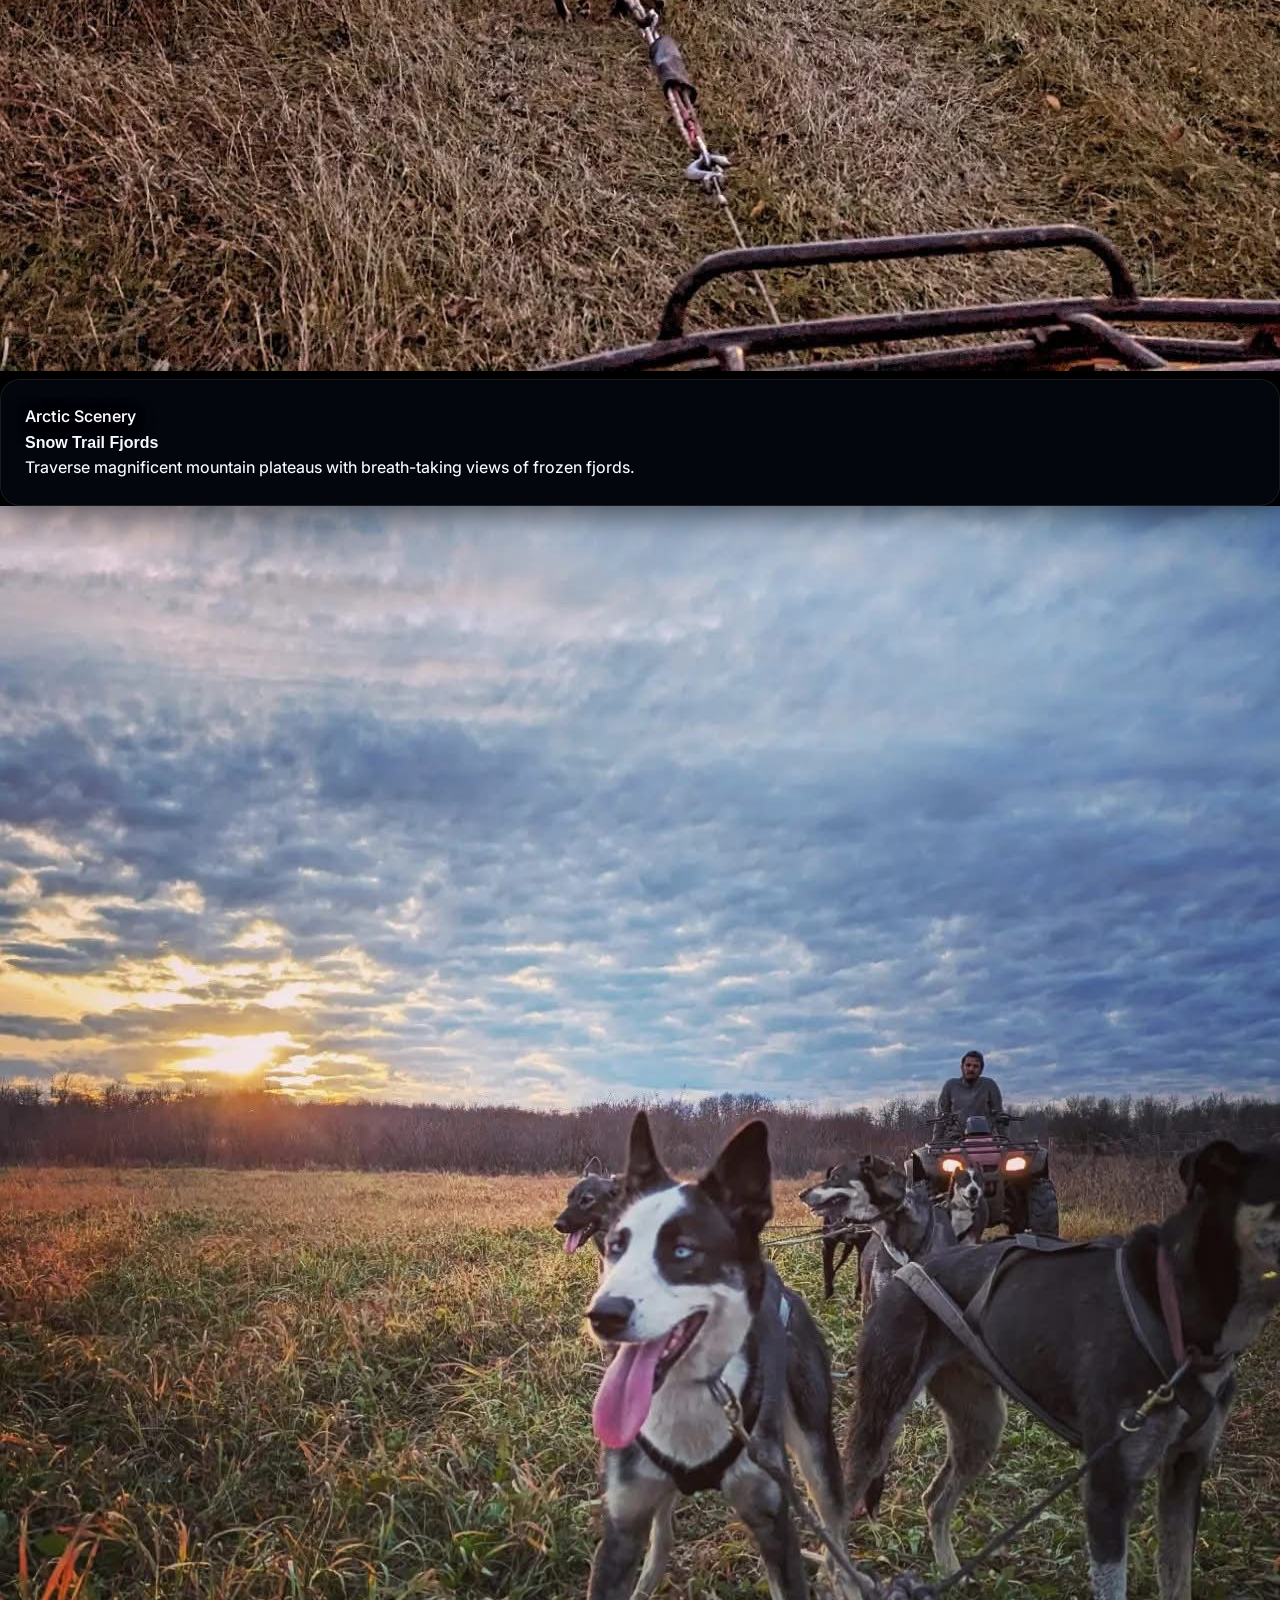
==== commit 65ddc3bb: "ok" ====
--- a/index.html
+++ b/index.html
@@ -171,7 +171,7 @@
         </div>
 
         <div class="relative z-30 hero-content max-w-4xl mt-24">
-            <span class="text-black font-bold uppercase tracking-[0.5em] mb-4 block">Exclusive Expedition</span>
+            <span class="text-white font-bold uppercase tracking-[0.5em] mb-4 block">Exclusive Expedition</span>
             <h1
                 class="text-5xl md:text-8xl font-poppins font-extrabold mb-6 leading-tight glow-text uppercase tracking-widest">
                 Into the <span class="text-primary-accent">Wild</span>
@@ -238,7 +238,7 @@
                         <img src="image/WhatsApp Image 2026-05-09 at 3.18.49 PM.jpeg" alt="Tour"
                             class="w-full h-full object-cover transition-transform duration-700 group-hover:scale-110">
                         <div
-                            class="absolute top-4 right-4 bg-black/50 backdrop-blur-md text-white border border-white/10 rounded-full px-4 py-1 text-xs font-bold uppercase">
+                            class="absolute top-4 right-4 bg-black/50 backdrop-blur-md text-always-white border border-white/10 rounded-full px-4 py-1 text-xs font-bold uppercase">
                             Popular</div>
                     </div>
                     <div class="p-8">
@@ -258,7 +258,7 @@
                         <img src="image/WhatsApp Image 2026-05-09 at 3.19.07 PM.jpeg" alt="Tour"
                             class="w-full h-full object-cover transition-transform duration-700 group-hover:scale-110">
                         <div
-                            class="absolute top-4 right-4 bg-black/50 backdrop-blur-md text-white border border-white/10 rounded-full px-4 py-1 text-xs font-bold uppercase">
+                            class="absolute top-4 right-4 bg-black/50 backdrop-blur-md text-always-white border border-white/10 rounded-full px-4 py-1 text-xs font-bold uppercase">
                             Magical</div>
                     </div>
                     <div class="p-8">
@@ -278,7 +278,7 @@
                         <img src="image/WhatsApp Image 2026-05-09 at 3.18.57 PM.jpeg" alt="Tour"
                             class="w-full h-full object-cover transition-transform duration-700 group-hover:scale-110">
                         <div
-                            class="absolute top-4 right-4 bg-black/50 backdrop-blur-md text-white border border-white/10 rounded-full px-4 py-1 text-xs font-bold uppercase">
+                            class="absolute top-4 right-4 bg-black/50 backdrop-blur-md text-always-white border border-white/10 rounded-full px-4 py-1 text-xs font-bold uppercase">
                             Expert</div>
                     </div>
                     <div class="p-8">
--- a/css/style.css
+++ b/css/style.css
@@ -1006,3 +1006,7 @@
     color: #334155 !important;
 }
 
+.text-always-white {
+    color: #ffffff !important;
+}
+
